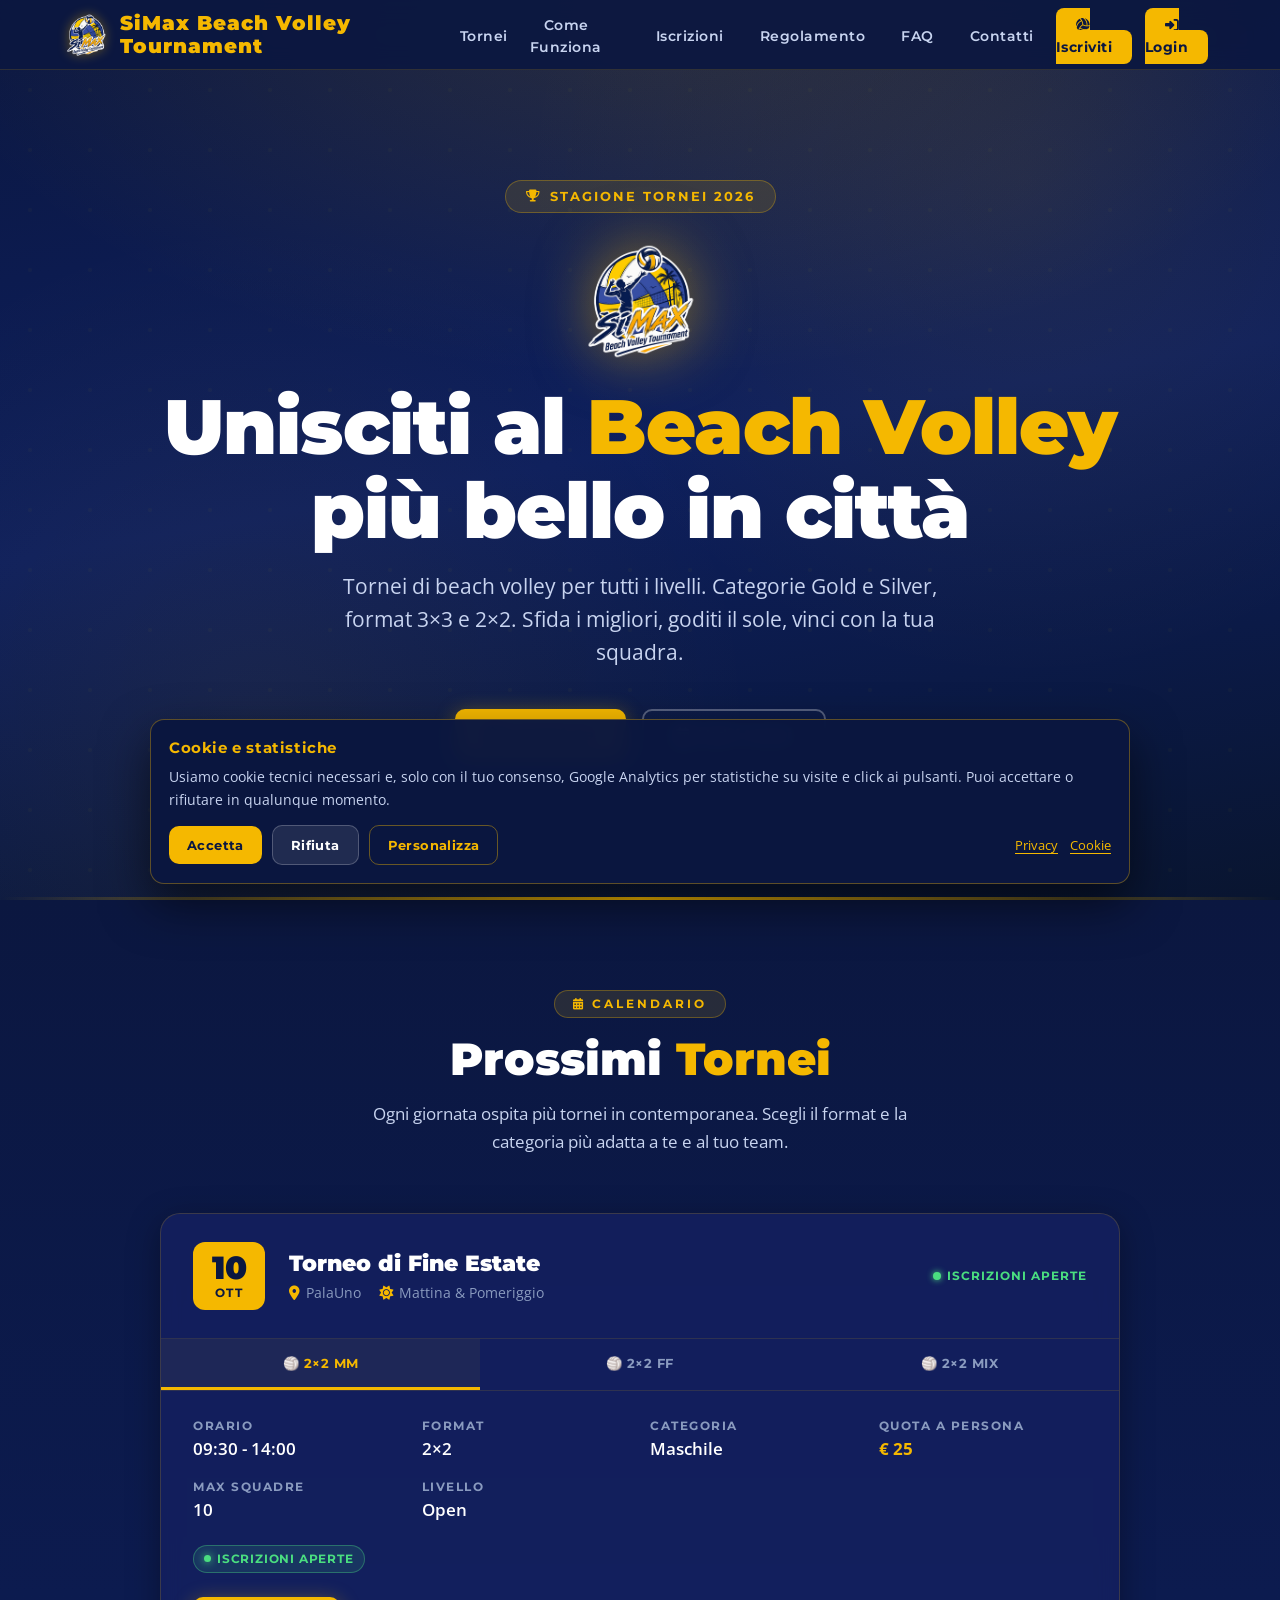
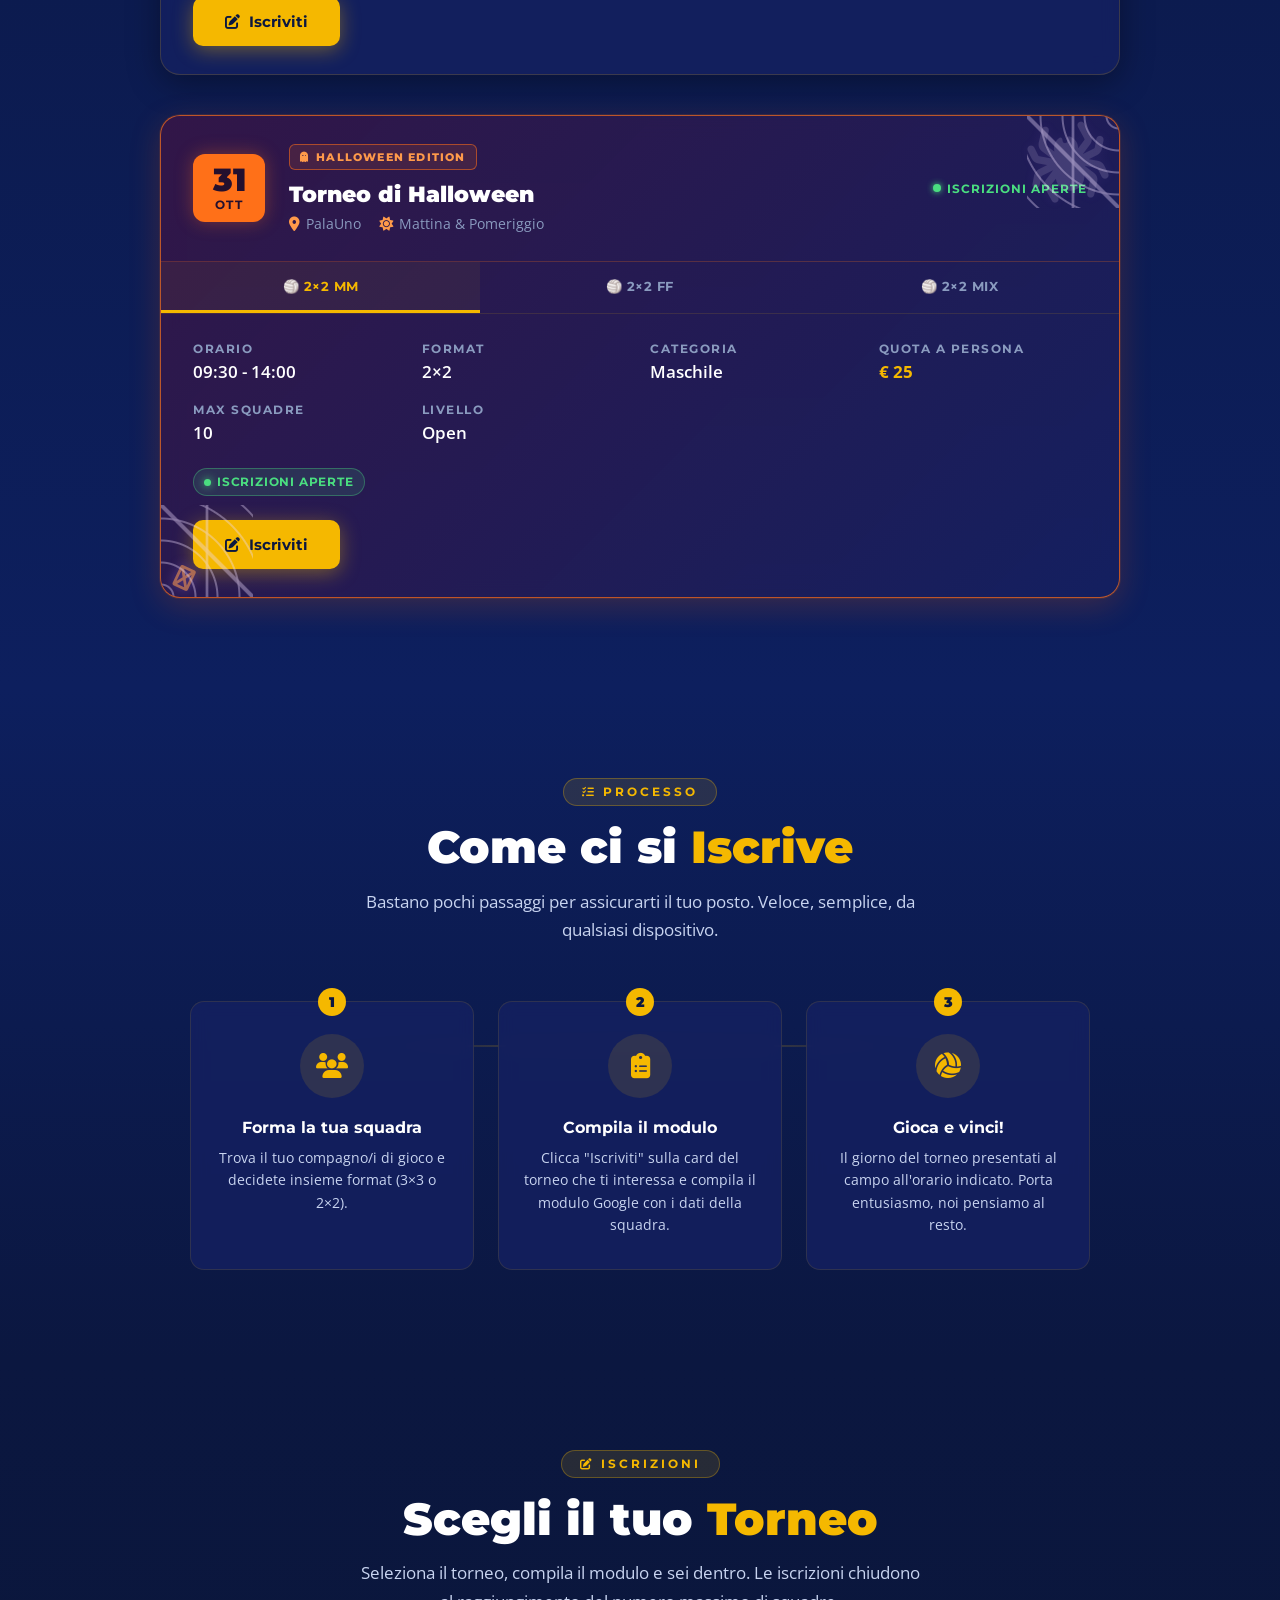
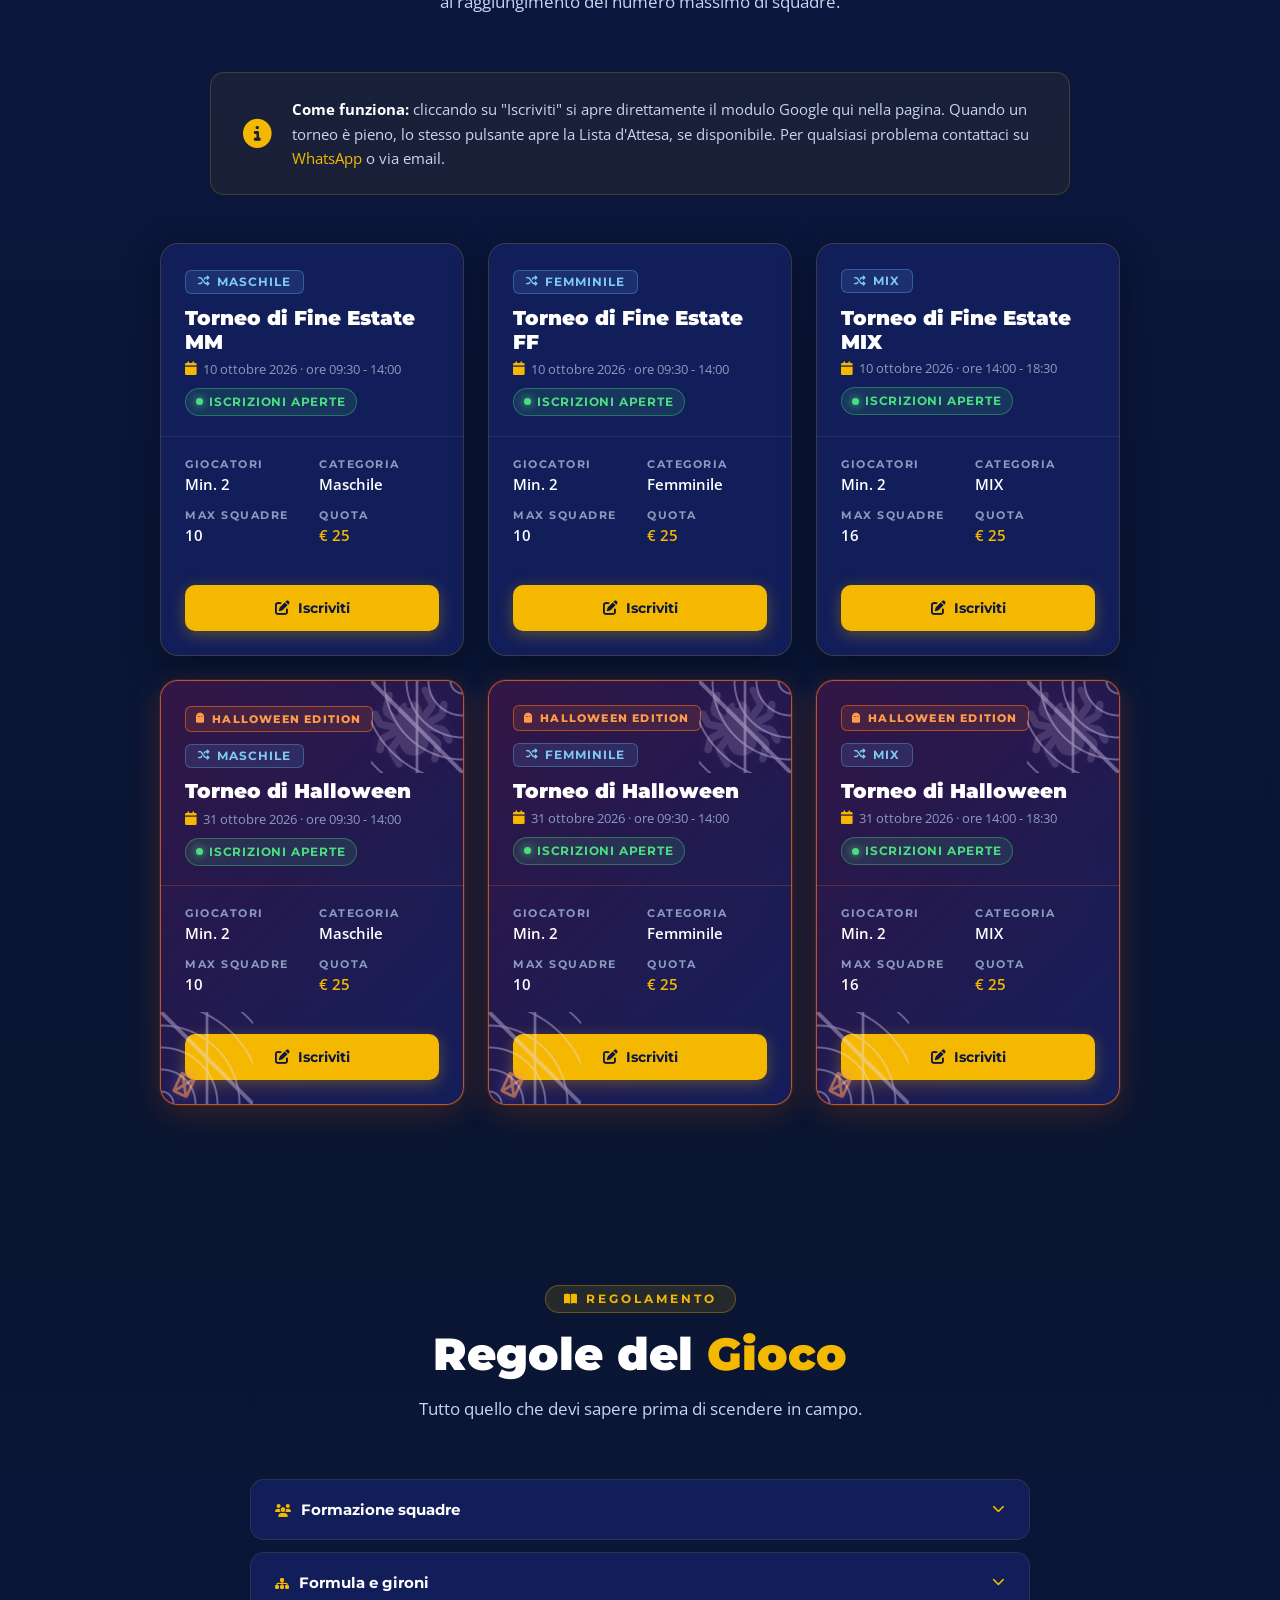
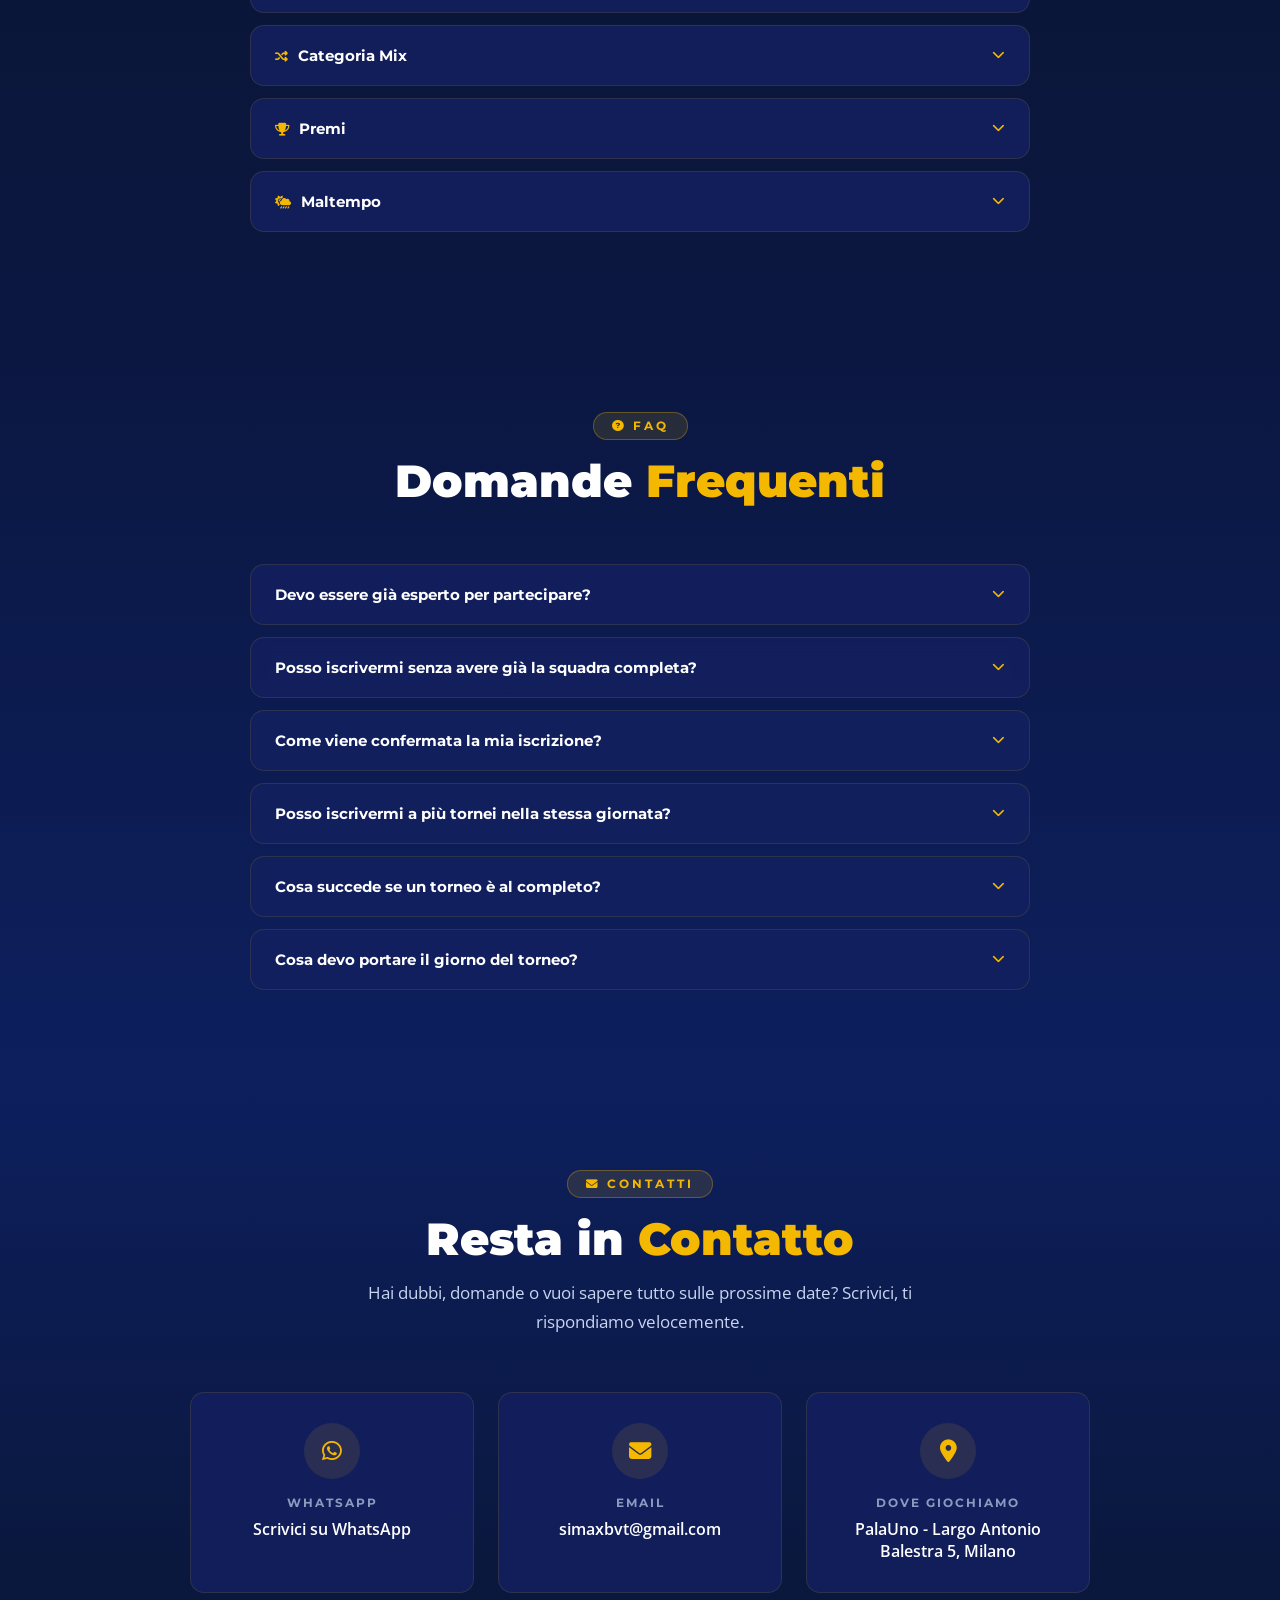
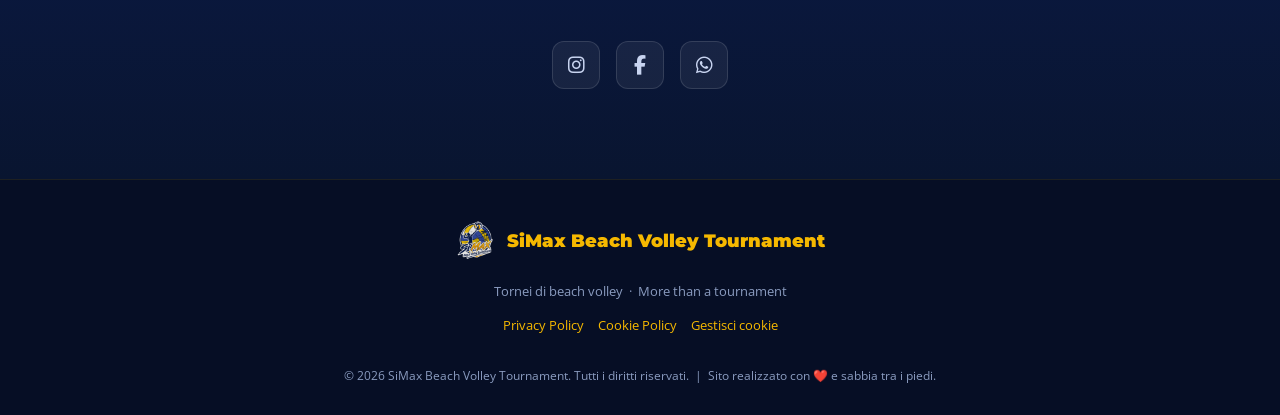
==== index.html @ d3b95872 "Fix admin link to Azure-hosted UI" ====
<!DOCTYPE html>
<html lang="it">
<head>
  <meta charset="UTF-8" />
  <meta name="viewport" content="width=device-width, initial-scale=1.0" />
  <title>SIMAX Beach Volley Tournament</title>
  <meta name="description" content="Iscriviti ai tornei di beach volley SiMax. Categorie Gold e Silver, format 3x3 e 2x2. Divertiti, vinci, fai squadra!" />
  <link rel="icon" href="Tornei/logo.png" type="image/png" />
  <link rel="preconnect" href="https://fonts.googleapis.com" />
  <link rel="preconnect" href="https://fonts.gstatic.com" crossorigin />
  <link href="https://fonts.googleapis.com/css2?family=Montserrat:wght@400;600;700;900&family=Open+Sans:wght@400;500;600&display=swap" rel="stylesheet" />
  <link rel="stylesheet" href="https://cdnjs.cloudflare.com/ajax/libs/font-awesome/6.5.0/css/all.min.css" />

  <style>
    /* ===========================
       VARIABLES & RESET
    =========================== */
    :root {
      --navy:        #0b1740;
      --navy-mid:    #152060;
      --navy-light:  #1e2f80;
      --gold:        #f5b800;
      --gold-dark:   #c99200;
      --gold-light:  #ffe066;
      --sand:        #fdf6e3;
      --white:       #ffffff;
      --text-light:  #c8d4f0;
      --text-muted:  #8a9bbf;
      --card-bg:     rgba(21, 32, 96, 0.85);
      --radius:      14px;
      --shadow:      0 8px 32px rgba(0,0,0,0.35);
      --transition:  0.3s cubic-bezier(.4,0,.2,1);
    }

    *, *::before, *::after { box-sizing: border-box; margin: 0; padding: 0; }

    html { scroll-behavior: smooth; font-size: 16px; }

    body {
      font-family: 'Open Sans', sans-serif;
      background: var(--navy);
      color: var(--white);
      overflow-x: hidden;
    }

    h1, h2, h3, h4 { font-family: 'Montserrat', sans-serif; }

    a { text-decoration: none; color: inherit; }

    img { max-width: 100%; }

    /* ===========================
       SCROLLBAR
    =========================== */
    ::-webkit-scrollbar { width: 6px; }
    ::-webkit-scrollbar-track { background: var(--navy); }
    ::-webkit-scrollbar-thumb { background: var(--gold); border-radius: 3px; }

    /* ===========================
       NAVBAR
    =========================== */
    #navbar {
      position: fixed;
      top: 0; left: 0; right: 0;
      z-index: 1000;
      display: flex;
      align-items: center;
      justify-content: space-between;
      padding: 0 5%;
      height: 70px;
      background: rgba(11, 23, 64, 0.92);
      backdrop-filter: blur(12px);
      border-bottom: 1px solid rgba(245,184,0,0.15);
      transition: box-shadow var(--transition);
    }

    #navbar.scrolled {
      box-shadow: 0 4px 24px rgba(0,0,0,0.5);
    }

    .nav-logo {
      display: flex;
      align-items: center;
      gap: 12px;
      font-family: 'Montserrat', sans-serif;
      font-weight: 900;
      font-size: 1.25rem;
      letter-spacing: 1px;
    }

    .nav-logo img {
      height: 44px;
      width: auto;
      filter: drop-shadow(0 0 6px rgba(245,184,0,0.4));
    }

    .nav-logo span {
      color: var(--gold);
      display: inline-block;
      line-height: 1.15;
    }

    .nav-links {
      display: flex;
      align-items: center;
      gap: 8px;
      list-style: none;
    }

    .nav-links a {
      padding: 8px 14px;
      border-radius: 8px;
      font-family: 'Montserrat', sans-serif;
      font-weight: 600;
      font-size: 0.85rem;
      letter-spacing: 0.5px;
      color: var(--text-light);
      transition: color var(--transition), background var(--transition);
    }

    .nav-links a:hover,
    .nav-links a.active {
      color: var(--gold);
      background: rgba(245,184,0,0.08);
    }

    .nav-links .btn-nav {
      background: var(--gold);
      color: var(--navy) !important;
      padding: 9px 20px;
      border-radius: 8px;
      font-weight: 700;
      transition: background var(--transition), transform var(--transition);
    }

    .nav-links .btn-nav:hover {
      background: var(--gold-light);
      transform: translateY(-1px);
    }

    /* Hamburger */
    #hamburger {
      display: none;
      flex-direction: column;
      gap: 5px;
      cursor: pointer;
      padding: 6px;
      border-radius: 8px;
      background: none;
      border: none;
    }

    #hamburger span {
      display: block;
      width: 24px;
      height: 2px;
      background: var(--gold);
      border-radius: 2px;
      transition: var(--transition);
    }

    #hamburger.open span:nth-child(1) { transform: translateY(7px) rotate(45deg); }
    #hamburger.open span:nth-child(2) { opacity: 0; }
    #hamburger.open span:nth-child(3) { transform: translateY(-7px) rotate(-45deg); }

    /* Mobile nav */
    #mobile-nav {
      display: none;
      position: fixed;
      top: 70px; left: 0; right: 0;
      background: rgba(11, 23, 64, 0.98);
      backdrop-filter: blur(16px);
      z-index: 999;
      padding: 20px 5% 28px;
      border-bottom: 2px solid var(--gold);
      transform: translateY(-10px);
      opacity: 0;
      transition: opacity var(--transition), transform var(--transition);
    }

    #mobile-nav.open {
      display: block;
      opacity: 1;
      transform: translateY(0);
    }

    #mobile-nav a {
      display: block;
      padding: 14px 0;
      font-family: 'Montserrat', sans-serif;
      font-weight: 600;
      font-size: 1.05rem;
      color: var(--text-light);
      border-bottom: 1px solid rgba(245,184,0,0.1);
      transition: color var(--transition);
    }

    #mobile-nav a:hover { color: var(--gold); }

    #mobile-nav .btn-mobile {
      display: block;
      margin-top: 16px;
      text-align: center;
      background: var(--gold);
      color: var(--navy) !important;
      padding: 14px;
      border-radius: 10px;
      font-weight: 700;
      font-size: 1rem;
    }

    /* ===========================
       HERO
    =========================== */
    #hero {
      min-height: 100vh;
      display: flex;
      flex-direction: column;
      align-items: center;
      justify-content: center;
      text-align: center;
      padding: 100px 5% 60px;
      position: relative;
      overflow: hidden;
      background:
        radial-gradient(ellipse 80% 60% at 50% 0%, rgba(245,184,0,0.12) 0%, transparent 70%),
        linear-gradient(170deg, #0b1740 0%, #0d1f5e 50%, #091530 100%);
    }

    /* Animated sand particles */
    #hero::before {
      content: '';
      position: absolute;
      inset: 0;
      background-image:
        radial-gradient(circle at 20% 80%, rgba(245,184,0,0.06) 0%, transparent 40%),
        radial-gradient(circle at 80% 20%, rgba(245,184,0,0.08) 0%, transparent 40%),
        url("data:image/svg+xml,%3Csvg width='60' height='60' viewBox='0 0 60 60' xmlns='http://www.w3.org/2000/svg'%3E%3Cg fill='none' fill-rule='evenodd'%3E%3Cg fill='%23f5b800' fill-opacity='0.03'%3E%3Ccircle cx='30' cy='30' r='2'/%3E%3C/g%3E%3C/g%3E%3C/svg%3E");
      pointer-events: none;
    }

    /* Volleyball net line */
    #hero::after {
      content: '';
      position: absolute;
      bottom: 0; left: 0; right: 0;
      height: 3px;
      background: linear-gradient(90deg, transparent, var(--gold), transparent);
    }

    .hero-badge {
      display: inline-flex;
      align-items: center;
      gap: 8px;
      background: rgba(245,184,0,0.12);
      border: 1px solid rgba(245,184,0,0.3);
      border-radius: 50px;
      padding: 8px 20px;
      font-family: 'Montserrat', sans-serif;
      font-weight: 700;
      font-size: 0.8rem;
      letter-spacing: 2px;
      text-transform: uppercase;
      color: var(--gold);
      margin-bottom: 28px;
      animation: fadeInDown 0.6s ease both;
    }

    .hero-badge i { font-size: 0.75rem; }

    .hero-logo {
      height: 120px;
      width: auto;
      margin-bottom: 24px;
      filter: drop-shadow(0 0 30px rgba(245,184,0,0.5));
      animation: fadeInDown 0.7s ease 0.1s both;
    }

    #hero h1 {
      font-size: clamp(2.4rem, 6vw, 5rem);
      font-weight: 900;
      line-height: 1.1;
      letter-spacing: -1px;
      margin-bottom: 16px;
      animation: fadeInUp 0.7s ease 0.2s both;
    }

    #hero h1 span { color: var(--gold); }

    .hero-sub {
      font-size: clamp(1rem, 2.5vw, 1.3rem);
      color: var(--text-light);
      max-width: 600px;
      margin: 0 auto 40px;
      line-height: 1.6;
      animation: fadeInUp 0.7s ease 0.3s both;
    }

    .hero-ctas {
      display: flex;
      gap: 16px;
      flex-wrap: wrap;
      justify-content: center;
      animation: fadeInUp 0.7s ease 0.4s both;
    }

    /* ===========================
       BUTTONS
    =========================== */
    .btn-primary {
      display: inline-flex;
      align-items: center;
      gap: 9px;
      background: var(--gold);
      color: var(--navy);
      font-family: 'Montserrat', sans-serif;
      font-weight: 700;
      font-size: 0.95rem;
      padding: 15px 32px;
      border-radius: 10px;
      border: none;
      cursor: pointer;
      transition: background var(--transition), transform var(--transition), box-shadow var(--transition);
      box-shadow: 0 4px 20px rgba(245,184,0,0.4);
    }

    .btn-primary:hover {
      background: var(--gold-light);
      transform: translateY(-2px);
      box-shadow: 0 8px 32px rgba(245,184,0,0.5);
    }

    .btn-primary.disabled {
      background: rgba(255,255,255,0.12);
      color: var(--text-muted);
      cursor: not-allowed;
      box-shadow: none;
      transform: none;
    }

    .btn-outline {
      display: inline-flex;
      align-items: center;
      gap: 9px;
      background: transparent;
      color: var(--white);
      font-family: 'Montserrat', sans-serif;
      font-weight: 700;
      font-size: 0.95rem;
      padding: 14px 32px;
      border-radius: 10px;
      border: 2px solid rgba(255,255,255,0.3);
      cursor: pointer;
      transition: border-color var(--transition), background var(--transition), transform var(--transition);
    }

    .btn-outline:hover {
      border-color: var(--gold);
      color: var(--gold);
      transform: translateY(-2px);
    }

    /* ===========================
       COUNTDOWN
    =========================== */
    #countdown-section {
      padding: 20px 5% 40px;
      text-align: center;
      background: linear-gradient(180deg, #091530 0%, #0b1740 100%);
    }

    .countdown-label {
      font-family: 'Montserrat', sans-serif;
      font-weight: 700;
      font-size: 0.8rem;
      letter-spacing: 3px;
      text-transform: uppercase;
      color: var(--gold);
      margin-bottom: 20px;
    }

    .countdown-grid {
      display: inline-flex;
      gap: 12px;
      flex-wrap: wrap;
      justify-content: center;
    }

    .countdown-box {
      display: flex;
      flex-direction: column;
      align-items: center;
      background: var(--card-bg);
      border: 1px solid rgba(245,184,0,0.2);
      border-radius: var(--radius);
      padding: 16px 24px;
      min-width: 80px;
      backdrop-filter: blur(8px);
    }

    .countdown-number {
      font-family: 'Montserrat', sans-serif;
      font-weight: 900;
      font-size: 2.2rem;
      color: var(--gold);
      line-height: 1;
    }

    .countdown-unit {
      font-family: 'Montserrat', sans-serif;
      font-size: 0.65rem;
      font-weight: 700;
      letter-spacing: 2px;
      text-transform: uppercase;
      color: var(--text-muted);
      margin-top: 6px;
    }

    /* ===========================
       SECTIONS
    =========================== */
    section { scroll-margin-top: 70px; }

    .section-header {
      text-align: center;
      margin-bottom: 56px;
    }

    .section-tag {
      display: inline-block;
      background: rgba(245,184,0,0.12);
      border: 1px solid rgba(245,184,0,0.3);
      color: var(--gold);
      font-family: 'Montserrat', sans-serif;
      font-weight: 700;
      font-size: 0.72rem;
      letter-spacing: 3px;
      text-transform: uppercase;
      padding: 6px 18px;
      border-radius: 50px;
      margin-bottom: 16px;
    }

    .section-title {
      font-size: clamp(1.9rem, 4vw, 2.8rem);
      font-weight: 900;
      line-height: 1.15;
      margin-bottom: 14px;
    }

    .section-title span { color: var(--gold); }

    .section-desc {
      color: var(--text-light);
      font-size: 1.05rem;
      max-width: 560px;
      margin: 0 auto;
      line-height: 1.7;
    }

    .section-pad { padding: 90px 5%; }

    /* ===========================
       TORNEI – CALENDAR
    =========================== */
    #tornei { background: linear-gradient(180deg, #0b1740 0%, #0d1f5e 100%); }

    .events-list { display: flex; flex-direction: column; gap: 40px; max-width: 960px; margin: 0 auto; }

    .tournament-loader {
      display: flex;
      flex-direction: column;
      align-items: center;
      justify-content: center;
      gap: 16px;
      min-height: 180px;
      color: var(--text-light);
      text-align: center;
    }

    .tournament-loader-spinner {
      width: 42px;
      height: 42px;
      border: 4px solid rgba(245,184,0,0.2);
      border-top-color: var(--gold);
      border-radius: 50%;
      animation: tournament-spin 0.8s linear infinite;
    }

    @keyframes tournament-spin {
      to { transform: rotate(360deg); }
    }

    .event-card {
      background: var(--card-bg);
      border: 1px solid rgba(245,184,0,0.18);
      border-radius: 20px;
      overflow: hidden;
      backdrop-filter: blur(10px);
      box-shadow: var(--shadow);
      transition: transform var(--transition), box-shadow var(--transition);
    }

    .event-card:hover {
      transform: translateY(-4px);
      box-shadow: 0 16px 48px rgba(0,0,0,0.45);
    }

    .event-card.halloween-event,
    .reg-card.halloween-event {
      position: relative;
      border-color: rgba(255,112,24,0.7);
      background: linear-gradient(135deg, rgba(53,22,71,0.94), rgba(21,32,96,0.88));
      box-shadow: 0 8px 32px rgba(255,91,0,0.2), 0 0 0 1px rgba(255,112,24,0.12);
    }

    .event-card.halloween-event::before,
    .event-card.halloween-event::after,
    .reg-card.halloween-event::before,
    .reg-card.halloween-event::after {
      position: absolute;
      z-index: 2;
      color: rgba(238,220,255,0.72);
      font-family: 'Font Awesome 6 Free';
      font-size: 4.8rem;
      font-weight: 900;
      line-height: 1;
      pointer-events: none;
      text-shadow: 0 0 12px rgba(183,127,255,0.35);
    }

    .event-card.halloween-event::before,
    .reg-card.halloween-event::before {
      content: '\f717';
      top: 8px;
      right: 12px;
      transform: rotate(-8deg);
      opacity: 0.22;
    }

    .event-card.halloween-event::after,
    .reg-card.halloween-event::after {
      content: '\f707';
      bottom: 8px;
      left: 14px;
      transform: rotate(25deg);
      font-size: 1.4rem;
      color: rgba(255,154,74,0.55);
    }

    .halloween-web {
      position: absolute;
      z-index: 3;
      width: 92px;
      height: 92px;
      pointer-events: none;
      opacity: 0.52;
    }

    .halloween-web::before,
    .halloween-web::after {
      content: '';
      position: absolute;
      inset: 0;
      background: repeating-radial-gradient(circle at 100% 0, transparent 0 11px, rgba(238,220,255,0.7) 12px 13px, transparent 14px 22px);
    }

    .halloween-web::after {
      background: linear-gradient(45deg, transparent 48%, rgba(238,220,255,0.72) 49% 51%, transparent 52%), linear-gradient(90deg, transparent 48%, rgba(238,220,255,0.72) 49% 51%, transparent 52%);
    }

    .halloween-web.top-right { top: 0; right: 0; }
    .halloween-web.bottom-left { bottom: 0; left: 0; transform: rotate(180deg); }

    .event-card.halloween-event:hover,
    .reg-card.halloween-event:hover {
      box-shadow: 0 16px 48px rgba(255,91,0,0.3), 0 0 0 1px rgba(255,112,24,0.22);
    }

    .halloween-ribbon {
      display: inline-flex;
      align-items: center;
      gap: 7px;
      width: fit-content;
      margin-bottom: 10px;
      padding: 5px 10px;
      border: 1px solid rgba(255,112,24,0.55);
      border-radius: 6px;
      color: #ff9a4a;
      background: rgba(255,112,24,0.12);
      font-family: 'Montserrat', sans-serif;
      font-size: 0.68rem;
      font-weight: 800;
      letter-spacing: 1.2px;
      text-transform: uppercase;
      animation: halloween-flicker 3s ease-in-out infinite;
    }

    .halloween-event .event-date-badge {
      background: #ff7018;
      color: #24102e;
      box-shadow: 0 0 18px rgba(255,112,24,0.35);
    }

    .halloween-event .event-header,
    .halloween-event .reg-card-top {
      border-color: rgba(255,112,24,0.24);
    }

    .halloween-event .event-meta span i,
    .halloween-event .event-date-small i {
      color: #ff9a4a;
    }

    @keyframes halloween-flicker {
      0%, 100% { opacity: 1; }
      48% { opacity: 1; }
      50% { opacity: 0.72; }
      52% { opacity: 1; }
    }

    .event-header {
      display: flex;
      align-items: center;
      gap: 24px;
      padding: 28px 32px;
      border-bottom: 1px solid rgba(245,184,0,0.12);
      flex-wrap: wrap;
    }

    .event-date-badge {
      display: flex;
      flex-direction: column;
      align-items: center;
      background: var(--gold);
      color: var(--navy);
      border-radius: 12px;
      padding: 10px 18px;
      min-width: 72px;
      flex-shrink: 0;
    }

    .event-date-badge .day {
      font-family: 'Montserrat', sans-serif;
      font-weight: 900;
      font-size: 2rem;
      line-height: 1;
    }

    .event-date-badge .month {
      font-family: 'Montserrat', sans-serif;
      font-weight: 700;
      font-size: 0.72rem;
      letter-spacing: 1.5px;
      text-transform: uppercase;
      margin-top: 2px;
    }

    .event-info { flex: 1; }

    .event-info h3 {
      font-size: 1.4rem;
      font-weight: 900;
      margin-bottom: 6px;
    }

    .event-meta {
      display: flex;
      gap: 18px;
      flex-wrap: wrap;
    }

    .event-meta span {
      display: flex;
      align-items: center;
      gap: 6px;
      color: var(--text-muted);
      font-size: 0.88rem;
    }

    .event-meta span i { color: var(--gold); }

    .event-status {
      display: flex;
      align-items: center;
      gap: 6px;
      font-family: 'Montserrat', sans-serif;
      font-weight: 700;
      font-size: 0.78rem;
      text-transform: uppercase;
      letter-spacing: 1px;
    }

    .status-open { color: #4ade80; }
    .status-open::before { content: ''; display: block; width: 8px; height: 8px; background: #4ade80; border-radius: 50%; box-shadow: 0 0 8px #4ade80; animation: pulse-green 1.5s infinite; }
    .status-soon { color: var(--gold); }
    .status-soon::before { content: ''; display: block; width: 8px; height: 8px; background: var(--gold); border-radius: 50%; }
    .status-blink { color: #4ade80; }
    .status-blink::before { background: #4ade80; box-shadow: 0 0 6px #4ade80; animation: pulse-green 1.1s infinite; }
    .status-full { color: #f87171; }
    .status-full::before { content: ''; display: block; width: 8px; height: 8px; background: #f87171; border-radius: 50%; }

    .tournament-status-pill {
      display: inline-flex;
      align-items: center;
      gap: 6px;
      padding: 6px 10px;
      border-radius: 999px;
      font-family: 'Montserrat', sans-serif;
      font-weight: 700;
      font-size: 0.72rem;
      letter-spacing: 0.8px;
      text-transform: uppercase;
      border: 1px solid transparent;
      width: fit-content;
      white-space: nowrap;
      vertical-align: middle;
    }

    .tournament-status-pill::before {
      content: '';
      width: 7px;
      height: 7px;
      border-radius: 50%;
      display: block;
    }

    .tournament-status-pill.open {
      color: #4ade80;
      background: rgba(74, 222, 128, 0.12);
      border-color: rgba(74, 222, 128, 0.35);
    }

    .tournament-status-pill.open::before {
      background: #4ade80;
      box-shadow: 0 0 8px #4ade80;
    }

    .tournament-status-pill.sold-out {
      color: #f87171;
      background: rgba(248, 113, 113, 0.12);
      border-color: rgba(248, 113, 113, 0.35);
      box-shadow: inset 0 0 0 1px rgba(255,255,255,0.04);
    }

    .tournament-status-pill.sold-out::before {
      background: #f87171;
      box-shadow: 0 0 8px rgba(248, 113, 113, 0.65);
    }

    .waitlist-count {
      display: inline-flex;
      align-items: center;
      gap: 6px;
      margin-top: 8px;
      padding: 7px 10px;
      color: var(--white);
      background: rgba(255,255,255,0.07);
      border: 1px solid rgba(245,184,0,0.2);
      border-radius: 999px;
      font-size: 0.76rem;
      font-weight: 700;
      letter-spacing: 0.02em;
      font-family: 'Montserrat', sans-serif;
    }

    .waitlist-count::before {
      content: '';
      width: 7px;
      height: 7px;
      border-radius: 50%;
      background: var(--gold);
      box-shadow: 0 0 8px rgba(245, 184, 0, 0.65);
    }

    .waitlist-count.hidden {
      display: none;
    }

    .waitlist-note {
      display: block;
      max-width: 560px;
      margin-top: 8px;
      padding: 10px 12px;
      color: var(--text-light);
      background: rgba(255,255,255,0.05);
      border-left: 3px solid var(--gold);
      border-radius: 8px;
      font-size: 0.84rem;
      line-height: 1.55;
    }

    .waitlist-note.hidden {
      display: none;
    }

    .reg-card-top .waitlist-count:not(.hidden) {
      display: flex;
      width: fit-content;
    }

    @keyframes pulse-green {
      0%, 100% { box-shadow: 0 0 6px #4ade80; }
      50% { box-shadow: 0 0 14px #4ade80; }
    }

    /* Tournament tabs */
    .tournament-tabs {
      display: flex;
      gap: 0;
      border-bottom: 1px solid rgba(245,184,0,0.12);
      overflow-x: auto;
    }

    .tab-btn {
      flex: 1;
      min-width: 120px;
      padding: 16px 20px;
      background: none;
      border: none;
      cursor: pointer;
      font-family: 'Montserrat', sans-serif;
      font-weight: 700;
      font-size: 0.82rem;
      letter-spacing: 0.5px;
      color: var(--text-muted);
      transition: color var(--transition), background var(--transition);
      border-bottom: 3px solid transparent;
      white-space: nowrap;
    }

    .tab-btn:hover { color: var(--white); background: rgba(255,255,255,0.03); }

    .tab-btn.active {
      color: var(--gold);
      border-bottom-color: var(--gold);
      background: rgba(245,184,0,0.05);
    }

    .tab-content { display: none; padding: 28px 32px; }
    .tab-content.active { display: block; }

    .tournament-grid {
      display: grid;
      grid-template-columns: repeat(auto-fit, minmax(180px, 1fr));
      gap: 20px;
      margin-bottom: 24px;
    }

    .info-cell {
      display: flex;
      flex-direction: column;
      gap: 4px;
    }

    .info-cell .label {
      font-size: 0.72rem;
      text-transform: uppercase;
      letter-spacing: 1.5px;
      color: var(--text-muted);
      font-family: 'Montserrat', sans-serif;
      font-weight: 700;
    }

    .info-cell .value {
      font-size: 1.05rem;
      font-weight: 600;
      color: var(--white);
    }

    .info-cell .value.gold { color: var(--gold); font-weight: 700; }

    /* Spots progress bar */
    .spots-bar-wrap { margin-bottom: 24px; }

    .spots-bar-label {
      display: flex;
      align-items: center;
      justify-content: space-between;
      margin-bottom: 8px;
      font-size: 0.82rem;
      color: var(--text-muted);
    }

    .spots-loading-spinner {
      display: inline-block;
      width: 12px;
      height: 12px;
      margin-left: 6px;
      border: 2px solid rgba(255,255,255,0.22);
      border-top-color: var(--gold);
      border-radius: 50%;
      vertical-align: -2px;
      animation: spots-spin 0.8s linear infinite;
    }

    .js-spots-available { display: none; }

    @keyframes spots-spin {
      to { transform: rotate(360deg); }
    }

    .spots-bar {
      display: none;
      height: 8px;
      background: rgba(255,255,255,0.1);
      border-radius: 4px;
      overflow: hidden;
    }

    .spots-bar-fill {
      height: 100%;
      border-radius: 4px;
      background: linear-gradient(90deg, var(--gold-dark), var(--gold));
      transition: width 1s ease;
    }

    .spots-bar-wrap.sold-out .js-spots-available,
    .spots-bar-wrap.sold-out .spots-bar {
      display: none;
    }

    .spots-bar-wrap.sold-out .spots-bar-label {
      justify-content: flex-start;
      margin-bottom: 0;
    }

    .spots-bar-wrap.sold-out .waitlist-count:not(.hidden) {
      display: flex;
      width: fit-content;
    }

    .tab-actions {
      display: flex;
      gap: 12px;
      flex-wrap: wrap;
    }

    /* ===========================
       HOW IT WORKS
    =========================== */
    #come-funziona {
      background: linear-gradient(180deg, #0d1f5e 0%, #0b1740 100%);
    }

    .steps-grid {
      display: grid;
      grid-template-columns: repeat(auto-fit, minmax(220px, 1fr));
      gap: 24px;
      max-width: 900px;
      margin: 0 auto;
      position: relative;
    }

    /* Connector line */
    .steps-grid::before {
      content: '';
      position: absolute;
      top: 44px;
      left: calc(100% / 6);
      right: calc(100% / 6);
      height: 2px;
      background: linear-gradient(90deg, transparent, var(--gold), transparent);
      opacity: 0.3;
    }

    .step-card {
      text-align: center;
      padding: 32px 24px;
      background: var(--card-bg);
      border: 1px solid rgba(245,184,0,0.12);
      border-radius: var(--radius);
      backdrop-filter: blur(8px);
      position: relative;
    }

    .step-number {
      position: absolute;
      top: -14px;
      left: 50%;
      transform: translateX(-50%);
      background: var(--gold);
      color: var(--navy);
      font-family: 'Montserrat', sans-serif;
      font-weight: 900;
      font-size: 0.85rem;
      width: 28px;
      height: 28px;
      border-radius: 50%;
      display: flex;
      align-items: center;
      justify-content: center;
    }

    .step-icon {
      width: 64px;
      height: 64px;
      background: rgba(245,184,0,0.12);
      border-radius: 50%;
      display: flex;
      align-items: center;
      justify-content: center;
      margin: 0 auto 20px;
      font-size: 1.6rem;
      color: var(--gold);
    }

    .step-card h4 {
      font-size: 1rem;
      font-weight: 700;
      margin-bottom: 10px;
    }

    .step-card p {
      font-size: 0.88rem;
      color: var(--text-light);
      line-height: 1.6;
    }

    /* ===========================
       ISCRIZIONI
    =========================== */
    #iscrizioni { background: linear-gradient(180deg, #0b1740 0%, #091530 100%); }

    .reg-intro {
      max-width: 860px;
      margin: 0 auto 48px;
      background: rgba(245,184,0,0.06);
      border: 1px solid rgba(245,184,0,0.2);
      border-radius: var(--radius);
      padding: 24px 32px;
      display: flex;
      align-items: center;
      gap: 20px;
    }

    .reg-intro i { font-size: 1.8rem; color: var(--gold); flex-shrink: 0; }

    .reg-intro p { color: var(--text-light); font-size: 0.95rem; line-height: 1.6; }

    .reg-intro p strong { color: var(--white); }

    .reg-cards {
      display: grid;
      grid-template-columns: repeat(auto-fit, minmax(280px, 1fr));
      gap: 24px;
      max-width: 960px;
      margin: 0 auto;
    }

    .reg-cards .tournament-loader {
      grid-column: 1 / -1;
      width: 100%;
    }

    .reg-card {
      background: var(--card-bg);
      border: 1px solid rgba(245,184,0,0.18);
      border-radius: 18px;
      overflow: hidden;
      backdrop-filter: blur(10px);
      box-shadow: var(--shadow);
      display: flex;
      flex-direction: column;
      transition: transform var(--transition);
    }

    .reg-card:hover { transform: translateY(-4px); }

    .reg-card-top {
      padding: 24px 24px 20px;
      border-bottom: 1px solid rgba(245,184,0,0.1);
    }

    .category-badge {
      display: inline-flex;
      align-items: center;
      gap: 6px;
      border-radius: 6px;
      padding: 4px 12px;
      font-family: 'Montserrat', sans-serif;
      font-weight: 700;
      font-size: 0.72rem;
      letter-spacing: 1px;
      text-transform: uppercase;
      margin-bottom: 12px;
    }

    .badge-silver { background: rgba(192,192,192,0.15); color: #c0c0c0; border: 1px solid rgba(192,192,192,0.3); }
    .badge-gold   { background: rgba(245,184,0,0.15);   color: var(--gold); border: 1px solid rgba(245,184,0,0.4); }
    .badge-mix    { background: rgba(100,180,255,0.12); color: #7ec8f5;    border: 1px solid rgba(100,180,255,0.35); }

    .reg-card h3 { font-size: 1.25rem; font-weight: 900; margin-bottom: 6px; }

    .reg-card .event-date-small {
      font-size: 0.83rem;
      color: var(--text-muted);
      display: flex;
      align-items: center;
      gap: 6px;
    }

    .reg-card .event-date-small i { color: var(--gold); }

    .reg-card-body { padding: 20px 24px; flex: 1; }

    .reg-detail-grid {
      display: grid;
      grid-template-columns: 1fr 1fr;
      gap: 14px;
      margin-bottom: 20px;
    }

    .reg-detail { display: flex; flex-direction: column; gap: 3px; }
    .reg-detail .lbl { font-size: 0.7rem; text-transform: uppercase; letter-spacing: 1.5px; color: var(--text-muted); font-family: 'Montserrat', sans-serif; font-weight: 700; }
    .reg-detail .val { font-size: 0.95rem; font-weight: 600; }
    .reg-detail .val.gold { color: var(--gold); }

    .reg-card-actions {
      padding: 0 24px 24px;
      display: flex;
      flex-direction: column;
      gap: 10px;
    }

    .btn-register {
      display: flex;
      align-items: center;
      justify-content: center;
      gap: 9px;
      background: var(--gold);
      color: var(--navy);
      font-family: 'Montserrat', sans-serif;
      font-weight: 700;
      font-size: 0.9rem;
      padding: 14px 20px;
      border-radius: 10px;
      border: none;
      cursor: pointer;
      transition: background var(--transition), transform var(--transition), box-shadow var(--transition);
      box-shadow: 0 4px 16px rgba(245,184,0,0.3);
    }

    .btn-register:hover {
      background: var(--gold-light);
      transform: translateY(-1px);
      box-shadow: 0 6px 24px rgba(245,184,0,0.45);
    }

    .btn-register.disabled {
      background: rgba(255,255,255,0.1);
      color: var(--text-muted);
      cursor: not-allowed;
      box-shadow: none;
    }

    .btn-outline.disabled {
      border-color: rgba(255,255,255,0.18);
      color: var(--text-muted);
      background: rgba(255,255,255,0.05);
      cursor: not-allowed;
      pointer-events: none;
    }

    /* ===========================
       REGOLAMENTO
    =========================== */
    #regolamento { background: linear-gradient(180deg, #091530 0%, #0b1740 100%); }

    .accordion-list { max-width: 780px; margin: 0 auto; display: flex; flex-direction: column; gap: 12px; }

    .accordion-item {
      background: var(--card-bg);
      border: 1px solid rgba(245,184,0,0.12);
      border-radius: var(--radius);
      overflow: hidden;
      backdrop-filter: blur(8px);
    }

    .accordion-trigger {
      width: 100%;
      background: none;
      border: none;
      display: flex;
      align-items: center;
      justify-content: space-between;
      gap: 16px;
      padding: 20px 24px;
      cursor: pointer;
      text-align: left;
      font-family: 'Montserrat', sans-serif;
      font-weight: 700;
      font-size: 0.95rem;
      color: var(--white);
      transition: color var(--transition);
    }

    .accordion-trigger:hover { color: var(--gold); }

    .accordion-trigger i {
      color: var(--gold);
      font-size: 0.8rem;
      transition: transform var(--transition);
      flex-shrink: 0;
    }

    .accordion-item.open .accordion-trigger i { transform: rotate(180deg); }

    .accordion-body {
      display: none;
      padding: 0 24px 20px;
      color: var(--text-light);
      font-size: 0.92rem;
      line-height: 1.75;
    }

    .accordion-item.open .accordion-body { display: block; }

    .accordion-body ul { padding-left: 20px; }
    .accordion-body li { margin-bottom: 6px; }
    .accordion-body strong { color: var(--white); }

    /* ===========================
       FAQ
    =========================== */
    #faq { background: linear-gradient(180deg, #0b1740 0%, #0d1f5e 100%); }

    /* ===========================
       CONTATTI
    =========================== */
    #contatti { background: linear-gradient(180deg, #0d1f5e 0%, #091530 100%); }

    .contact-grid {
      display: grid;
      grid-template-columns: repeat(auto-fit, minmax(240px, 1fr));
      gap: 24px;
      max-width: 900px;
      margin: 0 auto 48px;
    }

    .contact-card {
      background: var(--card-bg);
      border: 1px solid rgba(245,184,0,0.12);
      border-radius: var(--radius);
      padding: 30px 24px;
      text-align: center;
      backdrop-filter: blur(8px);
      transition: transform var(--transition), border-color var(--transition);
    }

    .contact-card:hover {
      transform: translateY(-4px);
      border-color: rgba(245,184,0,0.4);
    }

    .contact-icon {
      width: 56px;
      height: 56px;
      border-radius: 50%;
      background: rgba(245,184,0,0.1);
      display: flex;
      align-items: center;
      justify-content: center;
      margin: 0 auto 16px;
      font-size: 1.4rem;
      color: var(--gold);
    }

    .contact-card h4 {
      font-size: 0.78rem;
      text-transform: uppercase;
      letter-spacing: 2px;
      color: var(--text-muted);
      margin-bottom: 8px;
    }

    .contact-card a, .contact-card p {
      color: var(--white);
      font-size: 0.97rem;
      font-weight: 600;
      transition: color var(--transition);
    }

    .contact-card a:hover { color: var(--gold); }

    .social-row {
      display: flex;
      justify-content: center;
      gap: 16px;
      margin-top: 32px;
    }

    .social-btn {
      width: 48px;
      height: 48px;
      border-radius: 12px;
      background: rgba(255,255,255,0.06);
      border: 1px solid rgba(255,255,255,0.12);
      display: flex;
      align-items: center;
      justify-content: center;
      font-size: 1.2rem;
      color: var(--text-light);
      transition: background var(--transition), color var(--transition), transform var(--transition);
    }

    .social-btn:hover {
      background: var(--gold);
      color: var(--navy);
      border-color: var(--gold);
      transform: translateY(-3px);
    }

    /* ===========================
       FOOTER
    =========================== */
    footer {
      background: #060e25;
      border-top: 1px solid rgba(245,184,0,0.1);
      padding: 40px 5% 28px;
      text-align: center;
    }

    .footer-logo {
      display: flex;
      align-items: center;
      justify-content: center;
      gap: 12px;
      margin-bottom: 20px;
    }

    .footer-logo img { height: 40px; filter: brightness(0.9); }

    .footer-logo span {
      font-family: 'Montserrat', sans-serif;
      font-weight: 900;
      font-size: 1.1rem;
      color: var(--gold);
    }

    footer p {
      color: var(--text-muted);
      font-size: 0.82rem;
      line-height: 1.7;
    }

    footer a { color: var(--gold); }

    /* ===========================
       MODAL (Google Form)
    =========================== */
    .modal-overlay {
      display: none;
      position: fixed;
      inset: 0;
      background: rgba(6, 14, 37, 0.92);
      backdrop-filter: blur(8px);
      z-index: 2000;
      align-items: center;
      justify-content: center;
      padding: 20px;
    }

    .modal-overlay.open { display: flex; }

    .modal-box {
      background: var(--navy-mid);
      border: 1px solid rgba(245,184,0,0.25);
      border-radius: 20px;
      width: 100%;
      max-width: 700px;
      max-height: 90vh;
      display: flex;
      flex-direction: column;
      overflow: hidden;
      box-shadow: 0 24px 80px rgba(0,0,0,0.6);
      animation: modalIn 0.3s ease;
    }

    @keyframes modalIn {
      from { opacity: 0; transform: scale(0.95) translateY(10px); }
      to   { opacity: 1; transform: scale(1) translateY(0); }
    }

    .modal-header {
      display: flex;
      align-items: center;
      justify-content: space-between;
      padding: 20px 24px;
      border-bottom: 1px solid rgba(245,184,0,0.12);
      flex-shrink: 0;
    }

    .modal-header h3 { font-size: 1.1rem; font-weight: 700; }

    .modal-close {
      width: 36px;
      height: 36px;
      border-radius: 8px;
      background: rgba(255,255,255,0.07);
      border: none;
      cursor: pointer;
      color: var(--white);
      font-size: 1rem;
      display: flex;
      align-items: center;
      justify-content: center;
      transition: background var(--transition);
    }

    .modal-close:hover { background: rgba(255,255,255,0.15); }

    .modal-body { flex: 1; overflow-y: auto; padding: 0; }

    .modal-iframe {
      width: 100%;
      height: 600px;
      border: none;
      display: block;
    }

    .modal-fallback {
      padding: 32px 24px;
      text-align: center;
    }

    .modal-fallback p {
      color: var(--text-light);
      margin-bottom: 20px;
      line-height: 1.6;
    }

    /* ===========================
       COOKIE BANNER
    =========================== */
    .cookie-banner {
      position: fixed;
      left: 16px;
      right: 16px;
      bottom: 16px;
      z-index: 2500;
      background: rgba(11, 23, 64, 0.98);
      border: 1px solid rgba(245,184,0,0.35);
      border-radius: 14px;
      box-shadow: 0 20px 48px rgba(0,0,0,0.55);
      backdrop-filter: blur(10px);
      padding: 18px;
      display: none;
      max-width: 980px;
      margin: 0 auto;
    }

    .cookie-banner.open {
      display: block;
      animation: fadeInUp 0.25s ease both;
    }

    .cookie-banner h4 {
      font-family: 'Montserrat', sans-serif;
      font-size: 0.95rem;
      margin-bottom: 8px;
      color: var(--gold);
      letter-spacing: 0.6px;
    }

    .cookie-banner p {
      color: var(--text-light);
      line-height: 1.6;
      font-size: 0.9rem;
      margin-bottom: 14px;
    }

    .cookie-actions {
      display: flex;
      flex-wrap: wrap;
      gap: 10px;
      align-items: center;
    }

    .btn-cookie {
      border: none;
      border-radius: 10px;
      padding: 11px 18px;
      font-family: 'Montserrat', sans-serif;
      font-weight: 700;
      font-size: 0.82rem;
      letter-spacing: 0.4px;
      cursor: pointer;
      transition: transform var(--transition), background var(--transition), border-color var(--transition), color var(--transition);
    }

    .btn-cookie:hover {
      transform: translateY(-1px);
    }

    .btn-cookie.accept {
      background: var(--gold);
      color: var(--navy);
    }

    .btn-cookie.reject {
      background: rgba(255,255,255,0.09);
      color: var(--white);
      border: 1px solid rgba(255,255,255,0.22);
    }

    .btn-cookie.manage {
      background: transparent;
      color: var(--gold);
      border: 1px solid rgba(245,184,0,0.4);
    }

    .cookie-links {
      margin-left: auto;
      display: flex;
      gap: 12px;
      flex-wrap: wrap;
    }

    .cookie-links a {
      color: var(--gold);
      font-size: 0.8rem;
      text-decoration: underline;
      text-underline-offset: 3px;
    }

    .cookie-customize {
      margin-top: 14px;
      padding: 14px;
      border: 1px solid rgba(245,184,0,0.22);
      border-radius: 10px;
      background: rgba(255,255,255,0.03);
      display: none;
    }

    .cookie-customize.open {
      display: block;
    }

    .cookie-pref-row {
      display: flex;
      justify-content: space-between;
      align-items: flex-start;
      gap: 12px;
      margin-bottom: 10px;
    }

    .cookie-pref-row:last-child {
      margin-bottom: 0;
    }

    .cookie-pref-title {
      font-family: 'Montserrat', sans-serif;
      font-weight: 700;
      font-size: 0.83rem;
      margin-bottom: 3px;
      color: var(--white);
    }

    .cookie-pref-help {
      font-size: 0.78rem;
      color: var(--text-muted);
      max-width: 660px;
      line-height: 1.5;
    }

    .cookie-switch {
      width: 18px;
      height: 18px;
      accent-color: var(--gold);
      margin-top: 2px;
      cursor: pointer;
      flex-shrink: 0;
    }

    .cookie-switch[disabled] {
      cursor: not-allowed;
      opacity: 0.7;
    }

    /* ===========================
       ANIMATIONS
    =========================== */
    @keyframes fadeInDown {
      from { opacity: 0; transform: translateY(-20px); }
      to   { opacity: 1; transform: translateY(0); }
    }

    @keyframes fadeInUp {
      from { opacity: 0; transform: translateY(20px); }
      to   { opacity: 1; transform: translateY(0); }
    }

    .reveal {
      opacity: 0;
      transform: translateY(30px);
      transition: opacity 0.65s ease, transform 0.65s ease;
    }

    .reveal.visible {
      opacity: 1;
      transform: translateY(0);
    }

    /* ===========================
       RESPONSIVE
    =========================== */
    @media (max-width: 768px) {
      .nav-links { display: none; }
      #hamburger { display: flex; }

      .hero-logo { height: 90px; }
      .event-header { padding: 20px; }
      .tab-content { padding: 20px; }
      .reg-intro { flex-direction: column; text-align: center; }
      .tournament-grid { grid-template-columns: 1fr 1fr; }
      .steps-grid::before { display: none; }

      .section-pad { padding: 70px 5%; }
    }

    @media (max-width: 480px) {
      .tab-btn { font-size: 0.75rem; padding: 14px 12px; }
      .reg-detail-grid { grid-template-columns: 1fr 1fr; }
      .hero-ctas { flex-direction: column; align-items: center; }

      .cookie-actions {
        flex-direction: column;
        align-items: stretch;
      }

      .cookie-links {
        margin-left: 0;
      }

      .btn-cookie {
        width: 100%;
      }

      .cookie-pref-row {
        flex-direction: row;
      }
    }
  </style>
</head>
<body>

<!-- ============================================================
     NAVBAR
============================================================ -->
<nav id="navbar">
  <a href="#hero" class="nav-logo">
    <img src="Tornei/logo.png" alt="SIMAX Logo" onerror="this.style.display='none'" />
    <span id="nav-title">SiMax Beach Volley Tournament</span>
  </a>

  <ul class="nav-links">
    <li><a href="#tornei">Tornei</a></li>
    <li><a href="#come-funziona">Come Funziona</a></li>
    <li><a href="#iscrizioni">Iscrizioni</a></li>
    <li><a href="#regolamento">Regolamento</a></li>
    <li><a href="#faq">FAQ</a></li>
    <li><a href="#contatti">Contatti</a></li>
    <li><a href="#iscrizioni" class="btn-nav"><i class="fas fa-volleyball-ball"></i> Iscriviti</a></li>
    <li><a href="https://simax-api-bedpb4drgrhygbey.westeurope-01.azurewebsites.net/admin/index.html" class="btn-nav"><i class="fas fa-right-to-bracket"></i> Login</a></li>
  </ul>

  <button id="hamburger" aria-label="Menu" onclick="toggleMobileNav()">
    <span></span><span></span><span></span>
  </button>
</nav>

<!-- Mobile nav -->
<nav id="mobile-nav">
  <a href="#tornei" onclick="closeMobileNav()">Tornei</a>
  <a href="#come-funziona" onclick="closeMobileNav()">Come Funziona</a>
  <a href="#iscrizioni" onclick="closeMobileNav()">Iscrizioni</a>
  <a href="#regolamento" onclick="closeMobileNav()">Regolamento</a>
  <a href="#faq" onclick="closeMobileNav()">FAQ</a>
  <a href="#contatti" onclick="closeMobileNav()">Contatti</a>
  <a href="#iscrizioni" class="btn-mobile" onclick="closeMobileNav()">🏐 Iscriviti ora</a>
  <a href="https://simax-api-bedpb4drgrhygbey.westeurope-01.azurewebsites.net/admin/index.html" class="btn-mobile" onclick="closeMobileNav()"><i class="fas fa-right-to-bracket"></i> Login</a>
</nav>

<!-- ============================================================
     HERO
============================================================ -->
<section id="hero">
  <div class="hero-badge">
    <i class="fas fa-trophy"></i>
    Stagione Tornei 2026
  </div>
  <img class="hero-logo" src="Tornei/logo.png" alt="SIMAX Logo" onerror="this.style.display='none'" />
  <h1>Unisciti al <span>Beach Volley</span><br>più bello in città</h1>
  <p class="hero-sub">Tornei di beach volley per tutti i livelli. Categorie Gold e Silver, format 3×3 e 2×2. Sfida i migliori, goditi il sole, vinci con la tua squadra.</p>
  <div class="hero-ctas">
    <a href="#iscrizioni" class="btn-primary"><i class="fas fa-clipboard-list"></i> Iscriviti ora</a>
    <a href="#tornei" class="btn-outline"><i class="fas fa-calendar-alt"></i> Vedi i tornei</a>
  </div>
</section>

<!-- ============================================================
     COUNTDOWN
============================================================ -->
<div id="countdown-section">
  <p class="countdown-label"><i class="fas fa-clock"></i> &nbsp;Prossimo torneo tra</p>
  <div class="countdown-grid">
    <div class="countdown-box"><span class="countdown-number" id="cd-giorni">--</span><span class="countdown-unit">Giorni</span></div>
    <div class="countdown-box"><span class="countdown-number" id="cd-ore">--</span><span class="countdown-unit">Ore</span></div>
    <div class="countdown-box"><span class="countdown-number" id="cd-min">--</span><span class="countdown-unit">Minuti</span></div>
    <div class="countdown-box"><span class="countdown-number" id="cd-sec">--</span><span class="countdown-unit">Secondi</span></div>
  </div>
</div>

<!-- ============================================================
     TORNEI
============================================================ -->
<section id="tornei" class="section-pad">
  <div class="section-header reveal">
    <div class="section-tag"><i class="fas fa-calendar-days"></i> Calendario</div>
    <h2 class="section-title">Prossimi <span>Tornei</span></h2>
    <p class="section-desc">Ogni giornata ospita più tornei in contemporanea. Scegli il format e la categoria più adatta a te e al tuo team.</p>
  </div>

  <div class="events-list">

    <!-- ── EVENTO 2: Placeholder prossima data ── -->
    <!--
      Per aggiungere una nuova giornata, copia il blocco .event-card qui sopra,
      cambia le date, gli ID dei tab (es. ev2-t1, ev2-t2) e i link ai moduli.
    -->
    <div class="event-card reveal" style="opacity:0.55; pointer-events:none;">
      <div class="event-header">
        <div class="event-date-badge" style="background:rgba(255,255,255,0.08); color:var(--text-muted);">
          <span class="day">??</span>
          <span class="month">TBA</span>
        </div>
        <div class="event-info">
          <h3 style="color:var(--text-muted)">Prossima data – Coming Soon</h3>
          <div class="event-meta">
            <span><i class="fas fa-hourglass-half"></i> Data e dettagli in arrivo</span>
          </div>
        </div>
        <div class="event-status status-soon">Coming soon</div>
      </div>
      <div style="padding:20px 32px; color:var(--text-muted); font-size:0.9rem; text-align:center;">
        <i class="fas fa-bell" style="color:var(--gold); margin-right:8px;"></i>
        Segui i nostri social o contattaci per essere il primo a sapere quando apriranno le iscrizioni.
      </div>
    </div>

  </div>
</section>

<!-- ============================================================
     COME FUNZIONA
============================================================ -->
<section id="come-funziona" class="section-pad">
  <div class="section-header reveal">
    <div class="section-tag"><i class="fas fa-list-check"></i> Processo</div>
    <h2 class="section-title">Come ci si <span>Iscrive</span></h2>
    <p class="section-desc">Bastano pochi passaggi per assicurarti il tuo posto. Veloce, semplice, da qualsiasi dispositivo.</p>
  </div>

  <div class="steps-grid">
    <div class="step-card reveal">
      <div class="step-number">1</div>
      <div class="step-icon"><i class="fas fa-users"></i></div>
      <h4>Forma la tua squadra</h4>
      <p>Trova il tuo compagno/i di gioco e decidete insieme format (3×3 o 2×2).</p>
    </div>
    <div class="step-card reveal">
      <div class="step-number">2</div>
      <div class="step-icon"><i class="fas fa-clipboard-list"></i></div>
      <h4>Compila il modulo</h4>
      <p>Clicca "Iscriviti" sulla card del torneo che ti interessa e compila il modulo Google con i dati della squadra.</p>
    </div>
    <div class="step-card reveal">
      <div class="step-number">3</div>
      <div class="step-icon"><i class="fas fa-volleyball-ball"></i></div>
      <h4>Gioca e vinci!</h4>
      <p>Il giorno del torneo presentati al campo all'orario indicato. Porta entusiasmo, noi pensiamo al resto.</p>
    </div>
  </div>
</section>

<!-- ============================================================
     ISCRIZIONI (Schede rapide)
============================================================ -->
<section id="iscrizioni" class="section-pad">
  <div class="section-header reveal">
    <div class="section-tag"><i class="fas fa-pen-to-square"></i> Iscrizioni</div>
    <h2 class="section-title">Scegli il tuo <span>Torneo</span></h2>
    <p class="section-desc">Seleziona il torneo, compila il modulo e sei dentro. Le iscrizioni chiudono al raggiungimento del numero massimo di squadre.</p>
  </div>

  <div class="reg-intro reveal">
    <i class="fas fa-circle-info"></i>
    <p>
      <strong>Come funziona:</strong> cliccando su "Iscriviti" si apre direttamente il modulo Google qui nella pagina.
      Quando un torneo è pieno, lo stesso pulsante apre la Lista d'Attesa, se disponibile.
      Per qualsiasi problema contattaci su <a href="https://wa.me/393273521791" style="color:var(--gold);" target="_blank" rel="noopener">WhatsApp</a> o via email.
    </p>
  </div>

  <div class="reg-cards">

  </div>
</section>

<!-- ============================================================
     REGOLAMENTO
============================================================ -->
<section id="regolamento" class="section-pad">
  <div class="section-header reveal">
    <div class="section-tag"><i class="fas fa-book-open"></i> Regolamento</div>
    <h2 class="section-title">Regole del <span>Gioco</span></h2>
    <p class="section-desc">Tutto quello che devi sapere prima di scendere in campo.</p>
  </div>

  <div class="accordion-list">

    <div class="accordion-item reveal">
      <button class="accordion-trigger" onclick="toggleAccordion(this)">
        <span><i class="fas fa-users" style="color:var(--gold);margin-right:10px"></i>Formazione squadre</span>
        <i class="fas fa-chevron-down"></i>
      </button>
      <div class="accordion-body">
        <ul>
          <li>Ogni squadra deve registrare <strong>tutti i propri giocatori</strong> nel modulo di iscrizione.</li>
          <li>Format <strong>3×3 Mix</strong>: 3 giocatori titolari (almeno 1 donna), 2 riserve facoltative.</li>
          <li>Format <strong>2×2 Mix</strong>: 2 giocatori titolari.</li>
          <li>È possibile iscrivere giocatori a più tornei nella stessa giornata.</li>
        </ul>
      </div>
    </div>

    <div class="accordion-item reveal">
      <button class="accordion-trigger" onclick="toggleAccordion(this)">
        <span><i class="fas fa-sitemap" style="color:var(--gold);margin-right:10px"></i>Formula e gironi</span>
        <i class="fas fa-chevron-down"></i>
      </button>
      <div class="accordion-body">
        <ul>
          <li>Fase a <strong>gironi</strong>: le squadre vengono divise in 3 gironi da 4 squadre, si gioca tutti contro tutti.</li>
          <li>Le prime, le seconde e le 2 migliori terze classificate accedono alle <strong>fasi ad eliminazione diretta del torneo GOLD</strong>.</li>
          <li>Le ultime classificate e la peggiore terza accedono alle <strong>fasi ad eliminazione diretta del torneo SILVER</strong>.</li>
          <li>Il regolamento dettagliato sarà comunicato prima del torneo.</li>
        </ul>
      </div>
    </div>

    <div class="accordion-item reveal">
      <button class="accordion-trigger" onclick="toggleAccordion(this)">
        <span><i class="fas fa-shuffle" style="color:var(--gold);margin-right:10px"></i>Categoria Mix</span>
        <i class="fas fa-chevron-down"></i>
      </button>
      <div class="accordion-body">
        <p><strong>Mix:</strong> ogni squadra deve essere composta da giocatori di sesso diverso (uomini e donne insieme). La categoria è aperta a tutti i livelli.</p><br>
        <p>Obiettivo: divertirsi, giocare insieme e condividere il beach volley indipendentemente dal livello tecnico.</p>
      </div>
    </div>

    <div class="accordion-item reveal">
      <button class="accordion-trigger" onclick="toggleAccordion(this)">
        <span><i class="fas fa-trophy" style="color:var(--gold);margin-right:10px"></i>Premi</span>
        <i class="fas fa-chevron-down"></i>
      </button>
      <div class="accordion-body">
        <ul>
          <li>Per ciascun torneo è previsto un trofeo per i primi e secondi classificati della categoria GOLD e SILVER.</li>
          <li>Durante i tornei sono messi in palio diversi gadget sulla base di giochi e challenge.</li>
          <li>I dettagli sui premi verranno comunicati prima dell'evento.</li>
        </ul>
      </div>
    </div>

    <div class="accordion-item reveal">
      <button class="accordion-trigger" onclick="toggleAccordion(this)">
        <span><i class="fas fa-cloud-sun-rain" style="color:var(--gold);margin-right:10px"></i>Maltempo</span>
        <i class="fas fa-chevron-down"></i>
      </button>
      <div class="accordion-body">
        <p>In caso di maltempo, la decisione di rinviare o annullare il torneo sarà comunicata via WhatsApp/social almeno <strong>2 ore prima</strong> dell'orario di inizio.</p>
      </div>
    </div>

  </div>
</section>

<!-- ============================================================
     FAQ
============================================================ -->
<section id="faq" class="section-pad">
  <div class="section-header reveal">
    <div class="section-tag"><i class="fas fa-circle-question"></i> FAQ</div>
    <h2 class="section-title">Domande <span>Frequenti</span></h2>
  </div>

  <div class="accordion-list">

    <div class="accordion-item reveal">
      <button class="accordion-trigger" onclick="toggleAccordion(this)">
        <span>Devo essere già esperto per partecipare?</span>
        <i class="fas fa-chevron-down"></i>
      </button>
      <div class="accordion-body">
        <p>No! Il torneo è aperto a chiunque abbia voglia di giocare e spirito di squadra.</p>
      </div>
    </div>

    <div class="accordion-item reveal">
      <button class="accordion-trigger" onclick="toggleAccordion(this)">
        <span>Posso iscrivermi senza avere già la squadra completa?</span>
        <i class="fas fa-chevron-down"></i>
      </button>
      <div class="accordion-body">
        <p>Ti consigliamo di avere già il gruppo completo prima di iscriverti. Tuttavia, se stai cercando compagni di gioco, scrivici: proveremo a metterti in contatto con altri giocatori nella stessa situazione.</p>
      </div>
    </div>

    <div class="accordion-item reveal">
      <button class="accordion-trigger" onclick="toggleAccordion(this)">
        <span>Come viene confermata la mia iscrizione?</span>
        <i class="fas fa-chevron-down"></i>
      </button>
      <div class="accordion-body">
        <p>Dopo la compilazione del modulo, riceverai una <strong>email di conferma</strong>. Se non la ricevi entro 24 ore, contattaci sui canali social o su WhatsApp.</p>
      </div>
    </div>

    <div class="accordion-item reveal">
      <button class="accordion-trigger" onclick="toggleAccordion(this)">
        <span>Posso iscrivermi a più tornei nella stessa giornata?</span>
        <i class="fas fa-chevron-down"></i>
      </button>
      <div class="accordion-body">
        <p>Sì. Controlla gli orari nelle card dei singoli tornei prima di procedere.</p>
      </div>
    </div>

    <div class="accordion-item reveal">
      <button class="accordion-trigger" onclick="toggleAccordion(this)">
        <span>Cosa succede se un torneo è al completo?</span>
        <i class="fas fa-chevron-down"></i>
      </button>
      <div class="accordion-body">
        <p>Quando i posti sono esauriti, l'iscrizione viene chiusa. Ti consigliamo di non aspettare! Puoi contattarci per essere inserito in una <strong>lista d'attesa</strong> poichè magari il numero di squadre potrebbe essere allargato in caso di molte squadre.</p>
      </div>
    </div>

    <div class="accordion-item reveal">
      <button class="accordion-trigger" onclick="toggleAccordion(this)">
        <span>Cosa devo portare il giorno del torneo?</span>
        <i class="fas fa-chevron-down"></i>
      </button>
      <div class="accordion-body">
        <ul>
          <li>Abbigliamento da beach volley (consigliato)</li>
          <li>Acqua e snack</li>
          <li>Crema solare</li>
          <li>Spirito di squadra 🏐</li>
          <li>Tanta voglia di divertirsi</li>
        </ul>
        <p style="margin-top:10px">I palloni saranno forniti dall'organizzazione ma si raccomanda di portarne uno personale per riscaldarsi durante le attese.</p>
      </div>
    </div>

  </div>
</section>

<!-- ============================================================
     CONTATTI
============================================================ -->
<section id="contatti" class="section-pad">
  <div class="section-header reveal">
    <div class="section-tag"><i class="fas fa-envelope"></i> Contatti</div>
    <h2 class="section-title">Resta in <span>Contatto</span></h2>
    <p class="section-desc">Hai dubbi, domande o vuoi sapere tutto sulle prossime date? Scrivici, ti rispondiamo velocemente.</p>
  </div>

  <div class="contact-grid">
    <div class="contact-card reveal">
      <div class="contact-icon"><i class="fab fa-whatsapp"></i></div>
      <h4>WhatsApp</h4>
      <a href="https://wa.me/393273521791?text=Ciao!%20Vorrei%20informazioni%20sui%20tornei%20SIMAX%20🏐" target="_blank" rel="noopener">Scrivici su WhatsApp</a>
    </div>
    <div class="contact-card reveal">
      <div class="contact-icon"><i class="fas fa-envelope"></i></div>
      <h4>Email</h4>
      <!-- Sostituisci con la tua email reale -->
      <a href="mailto:simaxbvt@gmail.com">simaxbvt@gmail.com</a>
    </div>
    <div class="contact-card reveal">
      <div class="contact-icon"><i class="fas fa-map-marker-alt"></i></div>
      <h4>Dove giochiamo</h4>
      <a href="https://www.google.com/maps/search/?api=1&query=PalaUno%20-%20Largo%20Antonio%20Balestra%205%2C%20Milano" target="_blank" rel="noopener">PalaUno - Largo Antonio Balestra 5, Milano</a>
    </div>
  </div>

  <div class="social-row reveal">
    <!-- Sostituisci i # con i link reali ai profili social -->
    <a href="https://www.instagram.com/simax_beachvolley_tournament/" class="social-btn" target="_blank" rel="noopener" aria-label="Instagram"><i class="fab fa-instagram"></i></a>
    <a href="https://www.facebook.com/profile.php?id=61592584564135" class="social-btn" target="_blank" rel="noopener" aria-label="Facebook"><i class="fab fa-facebook-f"></i></a>
    <a href="https://wa.me/393273521791" class="social-btn" target="_blank" rel="noopener" aria-label="WhatsApp"><i class="fab fa-whatsapp"></i></a>
  </div>
</section>

<!-- ============================================================
     FOOTER
============================================================ -->
<footer>
  <div class="footer-logo">
    <img src="Tornei/logo.png" alt="SIMAX Logo" onerror="this.style.display='none'" />
    <span>SiMax Beach Volley Tournament</span>
  </div>
  <p>Tornei di beach volley &nbsp;·&nbsp; More than a tournament</p>
  <p style="margin-top:12px; font-size:0.8rem; display:flex; justify-content:center; gap:14px; flex-wrap:wrap;">
    <a href="privacy.html">Privacy Policy</a>
    <a href="cookie.html">Cookie Policy</a>
    <a href="#" id="manage-cookies-link">Gestisci cookie</a>
  </p>
  <br>
  <p style="font-size:0.75rem; margin-top:8px;">
    &copy; <span id="year"></span> SiMax Beach Volley Tournament. Tutti i diritti riservati.
    &nbsp;|&nbsp; Sito realizzato con ❤️ e sabbia tra i piedi.
  </p>
</footer>

<!-- ============================================================
     COOKIE BANNER
============================================================ -->
<div class="cookie-banner" id="cookie-banner" role="dialog" aria-live="polite" aria-label="Preferenze cookie">
  <h4>Cookie e statistiche</h4>
  <p>
    Usiamo cookie tecnici necessari e, solo con il tuo consenso, Google Analytics per statistiche su visite e click ai pulsanti.
    Puoi accettare o rifiutare in qualunque momento.
  </p>
  <div class="cookie-actions">
    <button class="btn-cookie accept" type="button" id="cookie-accept">Accetta</button>
    <button class="btn-cookie reject" type="button" id="cookie-reject">Rifiuta</button>
    <button class="btn-cookie manage" type="button" id="cookie-manage">Personalizza</button>
    <div class="cookie-links">
      <a href="privacy.html">Privacy</a>
      <a href="cookie.html">Cookie</a>
    </div>
  </div>
  <div class="cookie-customize" id="cookie-customize">
    <div class="cookie-pref-row">
      <div>
        <div class="cookie-pref-title">Cookie tecnici necessari</div>
        <div class="cookie-pref-help">Sempre attivi: servono al funzionamento essenziale del sito.</div>
      </div>
      <input class="cookie-switch" type="checkbox" checked disabled aria-label="Cookie tecnici necessari" />
    </div>
    <div class="cookie-pref-row">
      <div>
        <div class="cookie-pref-title">Cookie statistici (Google Analytics)</div>
        <div class="cookie-pref-help">Se attivi, raccogliamo dati aggregati su visite e click ai pulsanti principali.</div>
      </div>
      <input class="cookie-switch" type="checkbox" id="cookie-analytics-toggle" aria-label="Cookie statistici" />
    </div>
    <button class="btn-cookie accept" type="button" id="cookie-save-preferences">Salva preferenze</button>
  </div>
</div>

<!-- ============================================================
     MODAL – Google Form embed
============================================================ -->
<div class="modal-overlay" id="modal" onclick="closeModalOutside(event)">
  <div class="modal-box">
    <div class="modal-header">
      <h3 id="modal-title">Iscrizione</h3>
      <button class="modal-close" onclick="closeModal()"><i class="fas fa-times"></i></button>
    </div>
    <div class="modal-body" id="modal-body">
      <!-- L'iframe o il fallback vengono inseriti via JS -->
    </div>
  </div>
</div>

<!-- ============================================================
     JAVASCRIPT
============================================================ -->
<script>
  /* ---------- Cookie + Analytics ---------- */
  const GA_MEASUREMENT_ID = 'G-0E0QKFFMEB';
  const CONSENT_STORAGE_KEY = 'simax_analytics_consent';
  let analyticsLoaded = false;

  window.dataLayer = window.dataLayer || [];
  function gtag(){ dataLayer.push(arguments); }

  function getConsentState() {
    return localStorage.getItem(CONSENT_STORAGE_KEY);
  }

  function setConsentState(state) {
    localStorage.setItem(CONSENT_STORAGE_KEY, state);
  }

  function openCookieBanner() {
    const banner = document.getElementById('cookie-banner');
    if (banner) banner.classList.add('open');
  }

  function closeCookieBanner() {
    const banner = document.getElementById('cookie-banner');
    if (banner) banner.classList.remove('open');
  }

  function setCustomizationOpen(isOpen) {
    const box = document.getElementById('cookie-customize');
    if (!box) return;
    box.classList.toggle('open', Boolean(isOpen));
  }

  function syncCustomizationWithConsent() {
    const toggle = document.getElementById('cookie-analytics-toggle');
    if (!toggle) return;
    toggle.checked = getConsentState() === 'granted';
  }

  function loadAnalytics() {
    if (analyticsLoaded) return;

    const existing = document.querySelector('script[data-ga-loader="true"]');
    if (existing) {
      analyticsLoaded = true;
      return;
    }

    const gaScript = document.createElement('script');
    gaScript.async = true;
    gaScript.src = 'https://www.googletagmanager.com/gtag/js?id=' + encodeURIComponent(GA_MEASUREMENT_ID);
    gaScript.setAttribute('data-ga-loader', 'true');
    document.head.appendChild(gaScript);

    gtag('js', new Date());
    gtag('config', GA_MEASUREMENT_ID);

    analyticsLoaded = true;
  }

  function updateAnalyticsByConsent() {
    if (getConsentState() === 'granted') {
      loadAnalytics();
    }
  }

  function setCookieConsent(state) {
    setConsentState(state);
    syncCustomizationWithConsent();
    setCustomizationOpen(false);
    closeCookieBanner();
    updateAnalyticsByConsent();
  }

  function trackEvent(eventName, params) {
    if (!analyticsLoaded || typeof window.gtag !== 'function') return;
    gtag('event', eventName, params || {});
  }

  function setupCookieControls() {
    const acceptBtn = document.getElementById('cookie-accept');
    const rejectBtn = document.getElementById('cookie-reject');
    const manageBtn = document.getElementById('cookie-manage');
    const manageFooterLink = document.getElementById('manage-cookies-link');
    const savePreferencesBtn = document.getElementById('cookie-save-preferences');
    const analyticsToggle = document.getElementById('cookie-analytics-toggle');

    if (acceptBtn) {
      acceptBtn.addEventListener('click', () => setCookieConsent('granted'));
    }

    if (rejectBtn) {
      rejectBtn.addEventListener('click', () => setCookieConsent('denied'));
    }

    if (manageBtn) {
      manageBtn.addEventListener('click', () => {
        syncCustomizationWithConsent();
        setCustomizationOpen(true);
        openCookieBanner();
      });
    }

    if (savePreferencesBtn && analyticsToggle) {
      savePreferencesBtn.addEventListener('click', () => {
        setCookieConsent(analyticsToggle.checked ? 'granted' : 'denied');
      });
    }

    if (manageFooterLink) {
      manageFooterLink.addEventListener('click', (event) => {
        event.preventDefault();
        syncCustomizationWithConsent();
        setCustomizationOpen(true);
        openCookieBanner();
      });
    }

    const current = getConsentState();
    if (!current) {
      setCustomizationOpen(false);
      openCookieBanner();
    } else {
      syncCustomizationWithConsent();
      setCustomizationOpen(false);
      updateAnalyticsByConsent();
    }
  }

  function setupClickTracking() {
    document.addEventListener('click', (event) => {
      const target = event.target.closest('button, a');
      if (!target) return;

      const buttonText = (target.textContent || '').trim().replace(/\s+/g, ' ').slice(0, 120);
      const href = target.getAttribute('href') || '';
      const section = target.closest('section, nav, footer, .modal-box');
      const sectionId = section && section.id ? section.id : 'global';
      const commonParams = {
        button_text: buttonText,
        cta_location: sectionId,
        destination_url: href || undefined
      };

      if (target.classList.contains('social-btn')) {
        trackEvent('click_social_link', {
          ...commonParams,
          social_network: target.getAttribute('aria-label') || 'social'
        });
        return;
      }

      if (
        target.classList.contains('btn-primary') ||
        target.classList.contains('btn-outline') ||
        target.classList.contains('btn-register') ||
        target.classList.contains('btn-nav') ||
        target.classList.contains('btn-mobile')
      ) {
        trackEvent('click_cta', commonParams);
      }
    });
  }

  /* ---------- Navbar scroll ---------- */
  window.addEventListener('scroll', () => {
    document.getElementById('navbar').classList.toggle('scrolled', window.scrollY > 20);
    highlightNav();
  });

  /* ---------- Active nav highlight ---------- */
  function highlightNav() {
    const sections = document.querySelectorAll('section[id]');
    const links = document.querySelectorAll('.nav-links a');
    let current = '';
    sections.forEach(s => {
      if (window.scrollY >= s.offsetTop - 100) current = s.id;
    });
    links.forEach(a => {
      a.classList.toggle('active', a.getAttribute('href') === '#' + current);
    });
  }

  /* ---------- Mobile nav ---------- */
  function toggleMobileNav() {
    const btn = document.getElementById('hamburger');
    const nav = document.getElementById('mobile-nav');
    btn.classList.toggle('open');
    nav.classList.toggle('open');
  }

  function closeMobileNav() {
    document.getElementById('hamburger').classList.remove('open');
    document.getElementById('mobile-nav').classList.remove('open');
  }

  /* ---------- Tab switcher ---------- */
  function switchTab(btn, targetId) {
    const card = btn.closest('.event-card');
    if (!card) return;

    const targetPanel = Array.from(card.querySelectorAll('.tab-content'))
      .find(panel => panel.id === targetId);
    if (!targetPanel) return;

    card.querySelectorAll('.tab-btn').forEach(b => b.classList.remove('active'));
    card.querySelectorAll('.tab-content').forEach(c => c.classList.remove('active'));
    btn.classList.add('active');
    targetPanel.classList.add('active');
  }

  /* ---------- Accordion ---------- */
  function toggleAccordion(btn) {
    const item = btn.closest('.accordion-item');
    const isOpen = item.classList.contains('open');
    // Chiudi tutti
    document.querySelectorAll('.accordion-item.open').forEach(i => i.classList.remove('open'));
    if (!isOpen) item.classList.add('open');
  }

  /* ---------- Countdown timer ---------- */
  const ITALIAN_MONTHS = {
    gennaio: 0, febbraio: 1, marzo: 2, aprile: 3, maggio: 4, giugno: 5,
    luglio: 6, agosto: 7, settembre: 8, ottobre: 9, novembre: 10, dicembre: 11
  };
  let nextEventDate = null;

  function getEventDate(event) {
    const dateLabel = String(event.dateLabel || '').trim();
    const match = dateLabel.match(/^(\d{1,2})\s+([a-zA-Z]+)\s+(\d{4})$/);
    let eventDate;

    if (match) {
      const month = ITALIAN_MONTHS[match[2].toLowerCase()];
      if (month === undefined) return null;
      eventDate = new Date(Number(match[3]), month, Number(match[1]));
    } else {
      eventDate = new Date(dateLabel);
      if (Number.isNaN(eventDate.getTime())) return null;
    }

    const firstTournament = event.tournaments[0];
    const timeMatch = String(firstTournament && firstTournament.time || '').match(/(\d{1,2}):(\d{2})/);
    const hours = timeMatch ? Number(timeMatch[1]) : 0;
    const minutes = timeMatch ? Number(timeMatch[2]) : 0;
    eventDate.setHours(hours, minutes, 0, 0);
    return eventDate;
  }

  function setNextEvent(events) {
    const now = new Date();
    nextEventDate = events
      .map(getEventDate)
      .filter((date) => date && date > now)
      .sort((first, second) => first - second)[0] || null;

    document.getElementById('countdown-section').style.display = nextEventDate ? '' : 'none';
  }

  function isHalloweenEvent(event) {
    const eventDate = getEventDate(event);
    return Boolean(eventDate && eventDate.getMonth() === 9 && eventDate.getDate() === 31);
  }

  function updateCountdown() {
    const now = new Date();
    const diff = nextEventDate - now;
    if (diff <= 0) {
      document.getElementById('countdown-section').style.display = 'none';
      return;
    }
    const d = Math.floor(diff / 86400000);
    const h = Math.floor((diff % 86400000) / 3600000);
    const m = Math.floor((diff % 3600000) / 60000);
    const s = Math.floor((diff % 60000) / 1000);
    document.getElementById('cd-giorni').textContent = String(d).padStart(2, '0');
    document.getElementById('cd-ore').textContent    = String(h).padStart(2, '0');
    document.getElementById('cd-min').textContent    = String(m).padStart(2, '0');
    document.getElementById('cd-sec').textContent    = String(s).padStart(2, '0');
  }

  setInterval(updateCountdown, 1000);

  /* ---------- Configurazione API ---------- */
  const EVENTS_CONFIG_URL = new URL('./events.json', document.baseURI).toString();
  const EVENTS_CONFIG_REQUEST_TIMEOUT = 60000;
  const WAITLIST_NOTE_TEXT = 'Se si libera un posto o allarghiamo il torneo, ti contattiamo in ordine di Lista d\'Attesa.';

  /* ---------- Stato tornei letto dalla configurazione statica ---------- */
  const TOURNAMENT_STATUS_FALLBACK = {};
  let tournamentStatusMap = { ...TOURNAMENT_STATUS_FALLBACK };

  function escapeHtml(value) {
    return String(value || '')
      .replace(/&/g, '&amp;')
      .replace(/</g, '&lt;')
      .replace(/>/g, '&gt;')
      .replace(/"/g, '&quot;')
      .replace(/'/g, '&#39;');
  }

  function getCategoryBadgeClass(category) {
    const normalized = String(category || '').trim().toLowerCase();
    if (normalized === 'gold') return 'badge-gold';
    if (normalized === 'silver') return 'badge-silver';
    return 'badge-mix';
  }

  function normalizeEventDate(event) {
    const rawDate = String(event.date || '').trim();
    const dateMatch = rawDate.match(/^(\d{4})-(\d{2})-(\d{2})/);
    if (!dateMatch) {
      return {
        day: String(event.day || '').trim(),
        month: String(event.month || '').trim(),
        dateLabel: String(event.dateLabel || '').trim()
      };
    }

    const eventDate = new Date(Number(dateMatch[1]), Number(dateMatch[2]) - 1, Number(dateMatch[3]));
    const month = new Intl.DateTimeFormat('it-IT', { month: 'short' })
      .format(eventDate)
      .replace('.', '');
    const dateLabel = new Intl.DateTimeFormat('it-IT', {
      day: 'numeric',
      month: 'long',
      year: 'numeric'
    }).format(eventDate);

    return {
      day: String(eventDate.getDate()).padStart(2, '0'),
      month: month.charAt(0).toUpperCase() + month.slice(1),
      dateLabel: dateLabel.charAt(0).toUpperCase() + dateLabel.slice(1)
    };
  }

  function formatTournamentTime(startTime, endTime, fallback) {
    const getHoursAndMinutes = (value) => {
      const match = String(value || '').match(/(\d{1,2}):(\d{2})/);
      return match ? match[1].padStart(2, '0') + ':' + match[2] : '';
    };
    const start = getHoursAndMinutes(startTime);
    const end = getHoursAndMinutes(endTime);
    return start && end ? start + ' - ' + end : String(fallback || '').trim();
  }

  function formatTournamentPrice(price) {
    const value = String(price ?? '').trim();
    if (!value || value.startsWith('€')) return value;
    return '€ ' + value;
  }

  function normalizeJsonPropertyNames(value) {
    if (Array.isArray(value)) return value.map(normalizeJsonPropertyNames);
    if (!value || typeof value !== 'object') return value;

    return Object.fromEntries(Object.entries(value).map(([key, item]) => [
      key.charAt(0).toLowerCase() + key.slice(1),
      normalizeJsonPropertyNames(item)
    ]));
  }

  function normalizeTournamentConfig(events) {
    if (!Array.isArray(events)) return [];

    return events
      .map((event) => {
        const normalizedDate = normalizeEventDate(event);
        return {
          id: String(event.id || '').trim(),
          title: String(event.title || '').trim(),
          day: normalizedDate.day,
          month: normalizedDate.month,
          dateLabel: normalizedDate.dateLabel,
          location: String(event.location || '').trim(),
          periodLabel: String(event.periodLabel || '').trim(),
          tournaments: Array.isArray(event.tournaments) ? event.tournaments : []
        };
      })
      .filter((event) => event.id && event.tournaments.length > 0)
      .map((event) => ({
        ...event,
        tournaments: event.tournaments
          .map((tournament) => ({
            id: String(tournament.id || '').trim(),
            sortOrder: Number.isFinite(Number(tournament.sortOrder)) ? Number(tournament.sortOrder) : 999,
            tabLabel: String(tournament.tabLabel || tournament.title || '').trim(),
            title: String(tournament.title || '').trim(),
            format: String(tournament.format || '').trim(),
            category: String(tournament.category?.name || tournament.category || '').trim(),
            time: formatTournamentTime(tournament.startTime, tournament.endTime, tournament.time),
            price: formatTournamentPrice(tournament.price),
            maxTeams: Number.isFinite(Number(tournament.maxTeams)) ? Number(tournament.maxTeams) : null,
            maxTeamsLabel: String(tournament.maxTeamsLabel || '').trim(),
            level: String(tournament.level || '').trim(),
            playersLabel: Number.isFinite(Number(tournament.minPlayers))
              ? 'Min. ' + Number(tournament.minPlayers)
              : String(tournament.playersLabel || '').trim(),
            formUrl: String(tournament.formUrl || '').trim(),
            waitlistFormUrl: String(tournament.waitlistFormUrl || '').trim(),
            defaultStatus: tournament.defaultStatus ? String(tournament.defaultStatus) : 'OPEN',
            availableSpots: Number.isFinite(tournament.availableSpots) ? tournament.availableSpots : null,
            waitlistCount: Number.isFinite(tournament.waitlistCount) ? tournament.waitlistCount : 0
          }))
          .filter((tournament) => tournament.id && tournament.title)
          .sort((first, second) => first.sortOrder - second.sortOrder)
      }))
      .filter((event) => event.tournaments.length > 0);
  }

  function syncTournamentStatusConfig(events) {
    Object.keys(TOURNAMENT_STATUS_FALLBACK).forEach((key) => delete TOURNAMENT_STATUS_FALLBACK[key]);

    events.forEach((event) => {
      event.tournaments.forEach((tournament) => {
        TOURNAMENT_STATUS_FALLBACK[tournament.id] = {
          status: tournament.defaultStatus || 'OPEN',
          availableSpots: Number.isFinite(tournament.availableSpots) ? tournament.availableSpots : null,
          maxSpots: tournament.maxTeams,
          waitlistCount: Number.isFinite(tournament.waitlistCount) ? tournament.waitlistCount : 0
        };
      });
    });

    tournamentStatusMap = { ...TOURNAMENT_STATUS_FALLBACK };
    Object.entries(TOURNAMENT_STATUS_FALLBACK).forEach(([tournamentId, fallback]) => {
      if (normalizeStatus(fallback.status) !== 'SOLD_OUT') return;
      tournamentStatusMap[tournamentId] = {
        ...tournamentStatusMap[tournamentId],
        status: 'SOLD_OUT',
        availableSpots: 0
      };
    });
  }

  function renderTournamentInfoGrid(tournament) {
    return `
        <div class="tournament-grid">
          <div class="info-cell"><span class="label">Orario</span><span class="value">${escapeHtml(tournament.time || 'n/d')}</span></div>
          <div class="info-cell"><span class="label">Format</span><span class="value">${escapeHtml(tournament.format || 'n/d')}</span></div>
          <div class="info-cell"><span class="label">Categoria</span><span class="value">${escapeHtml(tournament.category || 'Open')}</span></div>
          <div class="info-cell"><span class="label">Quota a persona</span><span class="value gold">${escapeHtml(tournament.price || 'n/d')}</span></div>
          <div class="info-cell"><span class="label">Max squadre</span><span class="value">${escapeHtml(tournament.maxTeamsLabel || tournament.maxTeams || 'n/d')}</span></div>
          <div class="info-cell"><span class="label">Livello</span><span class="value">${escapeHtml(tournament.level || 'Open')}</span></div>
        </div>`;
  }

  function renderTournamentTabContent(tournament, isActive) {
    return `
      <div id="${escapeHtml(tournament.id)}" class="tab-content${isActive ? ' active' : ''}">
${renderTournamentInfoGrid(tournament)}
        <div class="spots-bar-wrap">
          <div class="spots-bar-label">
            <span class="js-spots-available" data-tournament-id="${escapeHtml(tournament.id)}" role="status" aria-label="Caricamento posti disponibili">Posti disponibili: <span class="spots-loading-spinner" aria-hidden="true"></span></span>
            <span class="tournament-status-pill js-tournament-status" data-tournament-id="${escapeHtml(tournament.id)}">Iscrizioni aperte</span>
          </div>
          <span class="waitlist-count js-waitlist-count hidden" data-tournament-id="${escapeHtml(tournament.id)}">Lista d'Attesa: non attiva</span>
          <span class="waitlist-note js-waitlist-note hidden" data-tournament-id="${escapeHtml(tournament.id)}">${escapeHtml(WAITLIST_NOTE_TEXT)}</span>
          <div class="spots-bar"><div class="spots-bar-fill js-spots-bar-fill" data-tournament-id="${escapeHtml(tournament.id)}" data-default-max-spots="${escapeHtml(tournament.maxTeams || '')}" style="width: 0%"></div></div>
        </div>
        <div class="tab-actions">
          <button class="btn-primary js-register-btn" data-tournament-id="${escapeHtml(tournament.id)}" data-title="Iscrizione ${escapeHtml(tournament.tabLabel || tournament.title)}" data-form-url="${escapeHtml(tournament.formUrl)}" data-waitlist-title="Lista d'Attesa ${escapeHtml(tournament.tabLabel || tournament.title)}" data-waitlist-form-url="${escapeHtml(tournament.waitlistFormUrl)}" onclick="handleRegisterClick(this)">
            <i class="fas fa-pen-to-square"></i> Iscriviti
          </button>
        </div>
      </div>`;
  }

  function renderEventCard(event) {
    const halloweenClass = isHalloweenEvent(event) ? ' halloween-event' : '';
    const halloweenRibbon = isHalloweenEvent(event)
      ? '<span class="halloween-ribbon"><i class="fas fa-ghost"></i> Halloween Edition</span><span class="halloween-web top-right" aria-hidden="true"></span><span class="halloween-web bottom-left" aria-hidden="true"></span>'
      : '';
    const tabs = event.tournaments.map((tournament, index) => `
        <button class="tab-btn${index === 0 ? ' active' : ''}" onclick="switchTab(this, '${escapeHtml(tournament.id)}')">🏐 ${escapeHtml(tournament.tabLabel || tournament.title)}</button>`).join('');
    const tabContents = event.tournaments.map((tournament, index) => renderTournamentTabContent(tournament, index === 0)).join('');

    return `
    <div class="event-card${halloweenClass}">
      <div class="event-header">
        <div class="event-date-badge">
          <span class="day">${escapeHtml(event.day || '??')}</span>
          <span class="month">${escapeHtml(event.month || 'TBA')}</span>
        </div>
        <div class="event-info">
          ${halloweenRibbon}
          <h3>${escapeHtml(event.title)}</h3>
          <div class="event-meta">
            <span><i class="fas fa-map-marker-alt"></i> ${escapeHtml(event.location)}</span>
            <span><i class="fas fa-sun"></i> ${escapeHtml(event.periodLabel || event.dateLabel)}</span>
          </div>
        </div>
        <div class="event-status status-soon status-blink js-event-status" data-event-id="${escapeHtml(event.id)}">Iscrizioni aperte</div>
      </div>
      <div class="tournament-tabs">${tabs}
      </div>${tabContents}
    </div>`;
  }

  function renderRegistrationCard(event, tournament) {
    const halloweenClass = isHalloweenEvent(event) ? ' halloween-event' : '';
    const halloweenRibbon = isHalloweenEvent(event)
      ? '<span class="halloween-ribbon"><i class="fas fa-ghost"></i> Halloween Edition</span><span class="halloween-web top-right" aria-hidden="true"></span><span class="halloween-web bottom-left" aria-hidden="true"></span>'
      : '';
    return `
    <div class="reg-card${halloweenClass}">
      <div class="reg-card-top">
        ${halloweenRibbon}
        <div class="category-badge ${escapeHtml(getCategoryBadgeClass(tournament.category))}"><i class="fas fa-shuffle"></i> ${escapeHtml(tournament.category || 'Open')}</div>
        <h3>${escapeHtml(tournament.title)}</h3>
        <p class="event-date-small"><i class="fas fa-calendar"></i> ${escapeHtml(event.dateLabel)} · ore ${escapeHtml(tournament.time || 'n/d')}</p>
        <span class="tournament-status-pill js-tournament-status" data-tournament-id="${escapeHtml(tournament.id)}" style="margin-top:10px;">Iscrizioni aperte</span>
        <span class="waitlist-count js-waitlist-count hidden" data-tournament-id="${escapeHtml(tournament.id)}">Lista d'Attesa: non attiva</span>
        <span class="waitlist-note js-waitlist-note hidden" data-tournament-id="${escapeHtml(tournament.id)}">${escapeHtml(WAITLIST_NOTE_TEXT)}</span>
      </div>
      <div class="reg-card-body">
        <div class="reg-detail-grid">
          <div class="reg-detail"><span class="lbl">Giocatori</span><span class="val">${escapeHtml(tournament.playersLabel || 'n/d')}</span></div>
          <div class="reg-detail"><span class="lbl">Categoria</span><span class="val">${escapeHtml(tournament.category || 'Open')}</span></div>
          <div class="reg-detail"><span class="lbl">Max squadre</span><span class="val">${escapeHtml(tournament.maxTeams || 'n/d')}</span></div>
          <div class="reg-detail"><span class="lbl">Quota</span><span class="val gold">${escapeHtml(tournament.price || 'n/d')}</span></div>
        </div>
      </div>
      <div class="reg-card-actions">
        <button class="btn-register js-register-btn" data-tournament-id="${escapeHtml(tournament.id)}" data-title="Iscrizione ${escapeHtml(tournament.tabLabel || tournament.title)}" data-form-url="${escapeHtml(tournament.formUrl)}" data-waitlist-title="Lista d'Attesa ${escapeHtml(tournament.tabLabel || tournament.title)}" data-waitlist-form-url="${escapeHtml(tournament.waitlistFormUrl)}" onclick="handleRegisterClick(this)">
          <i class="fas fa-pen-to-square"></i> Iscriviti
        </button>
      </div>
    </div>`;
  }

  function renderTournamentConfig(events) {
    const eventsList = document.querySelector('.events-list');
    const registrationCards = document.querySelector('.reg-cards');
    if (!eventsList || !registrationCards) return;

    if (events.length === 0) {
      eventsList.innerHTML = '<div class="tournament-loader" role="status">Al momento non ci sono tornei in programma.</div>';
      registrationCards.innerHTML = '<div class="tournament-loader" role="status">Non ci sono tornei disponibili per l\'iscrizione.</div>';
      return;
    }

    eventsList.innerHTML = events.map(renderEventCard).join('');
    registrationCards.innerHTML = events
      .flatMap((event) => event.tournaments.map((tournament) => renderRegistrationCard(event, tournament)))
      .join('');
  }

  function applyTournamentEvents(events) {
    syncTournamentStatusConfig(events);
    renderTournamentConfig(events);
    setNextEvent(events);
    updateCountdown();
  }

  function setTournamentLoadingState(isLoading, message) {
    const eventsList = document.querySelector('.events-list');
    const registrationCards = document.querySelector('.reg-cards');
    if (!eventsList || !registrationCards) return;

    if (isLoading) {
      const loader = `
        <div class="tournament-loader" role="status" aria-live="polite">
          <span class="tournament-loader-spinner" aria-hidden="true"></span>
          <span>Caricamento tornei...</span>
        </div>`;
      eventsList.innerHTML = loader;
      registrationCards.innerHTML = loader;
      return;
    }

    if (message) {
      const errorMessage = `<div class="tournament-loader" role="alert"><span>${escapeHtml(message)}</span></div>`;
      eventsList.innerHTML = errorMessage;
      registrationCards.innerHTML = errorMessage;
    }
  }

  async function loadTournamentConfig() {
    const controller = new AbortController();
    const timeoutId = setTimeout(() => controller.abort(), EVENTS_CONFIG_REQUEST_TIMEOUT);

    try {
      const response = await fetch(EVENTS_CONFIG_URL, { cache: 'no-store', signal: controller.signal });
      if (!response.ok) {
        throw new Error('HTTP ' + response.status);
      }

      const payload = await response.json();
      const eventData = Array.isArray(payload) ? payload : payload.events;
      const events = normalizeTournamentConfig(normalizeJsonPropertyNames(eventData));

      applyTournamentEvents(events);
      applyTournamentStatuses();
      return true;
    } finally {
      clearTimeout(timeoutId);
    }
  }

  async function initializeTournamentData() {
    setTournamentLoadingState(true);

    try {
      await loadTournamentConfig();
    } catch (error) {
      console.error('Errore caricamento tornei:', error.message || error);
      setTournamentLoadingState(false, 'Impossibile caricare il calendario dei tornei. Riprova più tardi.');
      document.getElementById('countdown-section').style.display = 'none';
    }
  }

  function normalizeStatus(status) {
    return String(status || '').trim().toUpperCase();
  }

  function isTournamentSoldOut(tournamentId) {
    const tournamentData = tournamentStatusMap[tournamentId] || {};
    return normalizeStatus(tournamentData.status) === 'SOLD_OUT';
  }

  function hasWaitlistForm(tournamentId) {
    return Array.from(document.querySelectorAll('.js-register-btn[data-tournament-id="' + tournamentId + '"]'))
      .some((button) => String(button.dataset.waitlistFormUrl || '').trim());
  }

  function updateWaitlistCountUI() {
    document.querySelectorAll('.js-waitlist-count[data-tournament-id]').forEach((label) => {
      const tournamentId = label.dataset.tournamentId;
      const tournamentData = tournamentStatusMap[tournamentId] || {};
      const waitlistCount = Number.isFinite(tournamentData.waitlistCount) ? Math.max(0, tournamentData.waitlistCount) : 0;
      const isSoldOut = isTournamentSoldOut(tournamentId);

      if (!isSoldOut || !hasWaitlistForm(tournamentId)) {
        label.textContent = 'Lista d\'Attesa: non attiva';
        label.classList.add('hidden');
        return;
      }

      if (waitlistCount > 0) {
        const suffix = waitlistCount === 1 ? 'squadra' : 'squadre';
        label.textContent = waitlistCount + ' ' + suffix + ' in Lista d\'Attesa';
      } else {
        label.textContent = 'Lista d\'Attesa attiva';
      }

      label.classList.remove('hidden');
    });

    document.querySelectorAll('.js-waitlist-note[data-tournament-id]').forEach((note) => {
      const tournamentId = note.dataset.tournamentId;
      const shouldShow = isTournamentSoldOut(tournamentId) && hasWaitlistForm(tournamentId);
      note.classList.toggle('hidden', !shouldShow);
    });
  }

  // Legge disponibilita e capienza gia normalizzate nella configurazione del torneo.
  function updateSpotsAvailabilityUI() {
    document.querySelectorAll('.spots-bar-wrap').forEach((wrap) => {
      const tournamentId = wrap.querySelector('[data-tournament-id]')?.dataset?.tournamentId;
      wrap.classList.toggle('sold-out', Boolean(tournamentId && isTournamentSoldOut(tournamentId)));
    });

    document.querySelectorAll('.js-spots-available[data-tournament-id]').forEach((label) => {
      const tournamentId = label.dataset.tournamentId;
      const tournamentData = tournamentStatusMap[tournamentId] || {};
      const availableSpots = Number.isFinite(tournamentData.availableSpots) ? tournamentData.availableSpots : null;
      const maxSpots = Number.isFinite(tournamentData.maxSpots) ? tournamentData.maxSpots : null;

      if (Number.isFinite(availableSpots) && Number.isFinite(maxSpots)) {
        label.textContent = 'Posti disponibili: ' + availableSpots + ' / ' + maxSpots;
        label.setAttribute('aria-label', 'Posti disponibili: ' + availableSpots + ' su ' + maxSpots);
      } else {
        label.textContent = Number.isFinite(maxSpots)
          ? 'Posti disponibili: n/d / ' + maxSpots
          : 'Posti disponibili: n/d';
        label.setAttribute('aria-label', 'Disponibilità posti non disponibile');
      }
    });

    document.querySelectorAll('.js-spots-bar-fill[data-tournament-id]').forEach((barFill) => {
      const tournamentId = barFill.dataset.tournamentId;
      const tournamentData = tournamentStatusMap[tournamentId] || {};
      const defaultMax = Number(barFill.dataset.defaultMaxSpots || 0);
      const maxSpots = Number.isFinite(tournamentData.maxSpots) && tournamentData.maxSpots > 0
        ? tournamentData.maxSpots
        : (defaultMax > 0 ? defaultMax : null);
      const availableSpots = Number.isFinite(tournamentData.availableSpots) ? tournamentData.availableSpots : null;

      if (!Number.isFinite(maxSpots) || !Number.isFinite(availableSpots)) {
        barFill.style.width = '0%';
        return;
      }

      // La barra rappresenta la quota occupata: (capienza - posti liberi) / capienza.
      const occupiedSpots = Math.max(0, maxSpots - availableSpots);
      const occupiedRatio = Math.min(1, occupiedSpots / maxSpots);
      barFill.style.width = String(Math.round(occupiedRatio * 100)) + '%';
    });
  }

  function setButtonSoldOut(button) {
    const waitlistUrl = String(button.dataset.waitlistFormUrl || '').trim();
    const waitlistLabel = button.dataset.waitlistTitle || 'Lista d\'Attesa';

    if (waitlistUrl) {
      button.disabled = false;
      button.classList.remove('disabled');
      button.setAttribute('aria-disabled', 'false');
      button.innerHTML = '<i class="fas fa-user-clock"></i> Iscriviti in Lista d\'Attesa';
      return;
    }

    button.disabled = true;
    button.classList.add('disabled');
    button.setAttribute('aria-disabled', 'true');
    button.innerHTML = '<i class="fas fa-ban"></i> Sold Out';
  }

  function setButtonOpen(button) {
    const title = button.dataset.title || 'Iscrizione torneo';
    button.disabled = false;
    button.classList.remove('disabled');
    button.setAttribute('aria-disabled', 'false');
    button.innerHTML = '<i class="fas fa-pen-to-square"></i> Iscriviti';
    button.setAttribute('aria-label', title);
  }

  function updateGlobalEventBadge() {
    const dynamicBadges = document.querySelectorAll('.js-event-status[data-event-id]');
    const badges = dynamicBadges.length > 0 ? dynamicBadges : [document.getElementById('status-global-ev1')].filter(Boolean);

    badges.forEach((badge) => {
      const eventCard = badge.closest('.event-card');
      const ids = Array.from(eventCard ? eventCard.querySelectorAll('.js-register-btn[data-tournament-id]') : document.querySelectorAll('.js-register-btn[data-tournament-id]'))
        .map(btn => btn.dataset.tournamentId)
        .filter((value, index, self) => value && self.indexOf(value) === index);

      if (ids.length === 0) return;

      const allSoldOut = ids.every(id => isTournamentSoldOut(id));

      if (allSoldOut) {
        badge.textContent = 'Sold Out';
        badge.classList.remove('status-soon', 'status-blink', 'status-open');
        badge.classList.add('status-full');
        return;
      }

      badge.textContent = 'Iscrizioni aperte';
      badge.classList.remove('status-full', 'status-soon');
      badge.classList.add('status-open', 'status-blink');
    });
  }

  function applyTournamentStatuses() {
    document.querySelectorAll('.js-register-btn[data-tournament-id]').forEach(button => {
      const tournamentId = button.dataset.tournamentId;
      if (isTournamentSoldOut(tournamentId)) {
        setButtonSoldOut(button);
      } else {
        setButtonOpen(button);
      }
    });

    document.querySelectorAll('.js-tournament-status[data-tournament-id]').forEach(statusTag => {
      const tournamentId = statusTag.dataset.tournamentId;
      if (isTournamentSoldOut(tournamentId)) {
        statusTag.textContent = 'Sold Out';
        statusTag.classList.remove('open');
        statusTag.classList.add('sold-out');
      } else {
        statusTag.textContent = 'Iscrizioni aperte';
        statusTag.classList.remove('sold-out');
        statusTag.classList.add('open');
      }
    });

    updateSpotsAvailabilityUI();
    updateWaitlistCountUI();
    updateGlobalEventBadge();
  }

  function handleRegisterClick(button) {
    const tournamentId = button?.dataset?.tournamentId;
    if (!tournamentId) return;

    const waitlistUrl = String(button.dataset.waitlistFormUrl || '').trim();
    const formUrl = button.dataset.formUrl;

    if (isTournamentSoldOut(tournamentId)) {
      if (waitlistUrl) {
        const title = button.dataset.waitlistTitle || (button.dataset.title ? 'Lista d\'Attesa – ' + button.dataset.title : 'Lista d\'Attesa');
        openModal(title, waitlistUrl);
      }
      return;
    }

    const title = button.dataset.title;
    if (!title || !formUrl) return;
    openModal(title, formUrl);
  }

  /* ---------- Modal (Google Form) ---------- */
  function openModal(title, formUrl) {
    document.getElementById('modal-title').textContent = title;

    const body = document.getElementById('modal-body');
    const isRealUrl = typeof formUrl === 'string' && formUrl.trim().startsWith('http');

    if (isRealUrl) {
      // Trasforma il link Google Form in versione embedded
      // Aggiunge ?embedded=true se non già presente
      const embedUrl = formUrl.includes('?')
        ? formUrl.replace('viewform', 'viewform').replace('?', '?embedded=true&')
        : formUrl + '?embedded=true';

      body.innerHTML = `<iframe class="modal-iframe" src="${embedUrl}" title="${title}">
        Caricamento del modulo...
      </iframe>`;
    } else {
      // Fallback: pulsante che apre Google Forms in nuova tab
      body.innerHTML = `
        <div class="modal-fallback">
          <p>Il modulo di iscrizione per <strong>${title}</strong> aprirà su Google Forms.<br>
          Clicca il pulsante qui sotto per procedere.</p>
          <a href="${formUrl}" target="_blank" rel="noopener" class="btn-primary" style="display:inline-flex;gap:9px;">
            <i class="fas fa-external-link-alt"></i> Apri modulo Google
          </a>
          <p style="margin-top:20px; font-size:0.82rem;">
            ⚙️ L'organizzatore non ha ancora configurato il link. Contattaci se hai urgenza.
          </p>
        </div>`;
    }

    document.getElementById('modal').classList.add('open');
    document.body.style.overflow = 'hidden';
  }

  function closeModal() {
    document.getElementById('modal').classList.remove('open');
    document.getElementById('modal-body').innerHTML = '';
    document.body.style.overflow = '';
  }

  function closeModalOutside(e) {
    if (e.target === document.getElementById('modal')) closeModal();
  }

  document.addEventListener('keydown', e => { if (e.key === 'Escape') closeModal(); });

  /* ---------- Scroll reveal ---------- */
  const observer = new IntersectionObserver((entries) => {
    entries.forEach(e => {
      if (e.isIntersecting) {
        e.target.classList.add('visible');
        observer.unobserve(e.target);
      }
    });
  }, { threshold: 0.1, rootMargin: '0px 0px -40px 0px' });

  document.querySelectorAll('.reveal').forEach(el => observer.observe(el));

  /* ---------- Footer year ---------- */
  document.getElementById('year').textContent = new Date().getFullYear();

  /* ---------- Dynamic nav title ---------- */
  const NAV_TITLE_FULL = 'SiMax Beach Volley Tournament';
  const NAV_TITLE_SHORT = 'SiMax BVT';

  function updateNavTitle() {
    const navTitle = document.getElementById('nav-title');
    if (!navTitle) return;

    navTitle.textContent = NAV_TITLE_FULL;
    const titleStyle = window.getComputedStyle(navTitle);
    const fontSize = parseFloat(titleStyle.fontSize) || 16;
    const lineHeight = parseFloat(titleStyle.lineHeight) || (fontSize * 1.15);
    const titleHeight = navTitle.getBoundingClientRect().height;
    const lines = Math.round(titleHeight / lineHeight);

    if (lines >= 3) {
      navTitle.textContent = NAV_TITLE_SHORT;
    }
  }

  updateNavTitle();
  window.addEventListener('resize', updateNavTitle);
  if (document.fonts && document.fonts.ready) {
    document.fonts.ready.then(updateNavTitle);
  }

  setupCookieControls();
  setupClickTracking();
  initializeTournamentData();
</script>

</body>
</html>
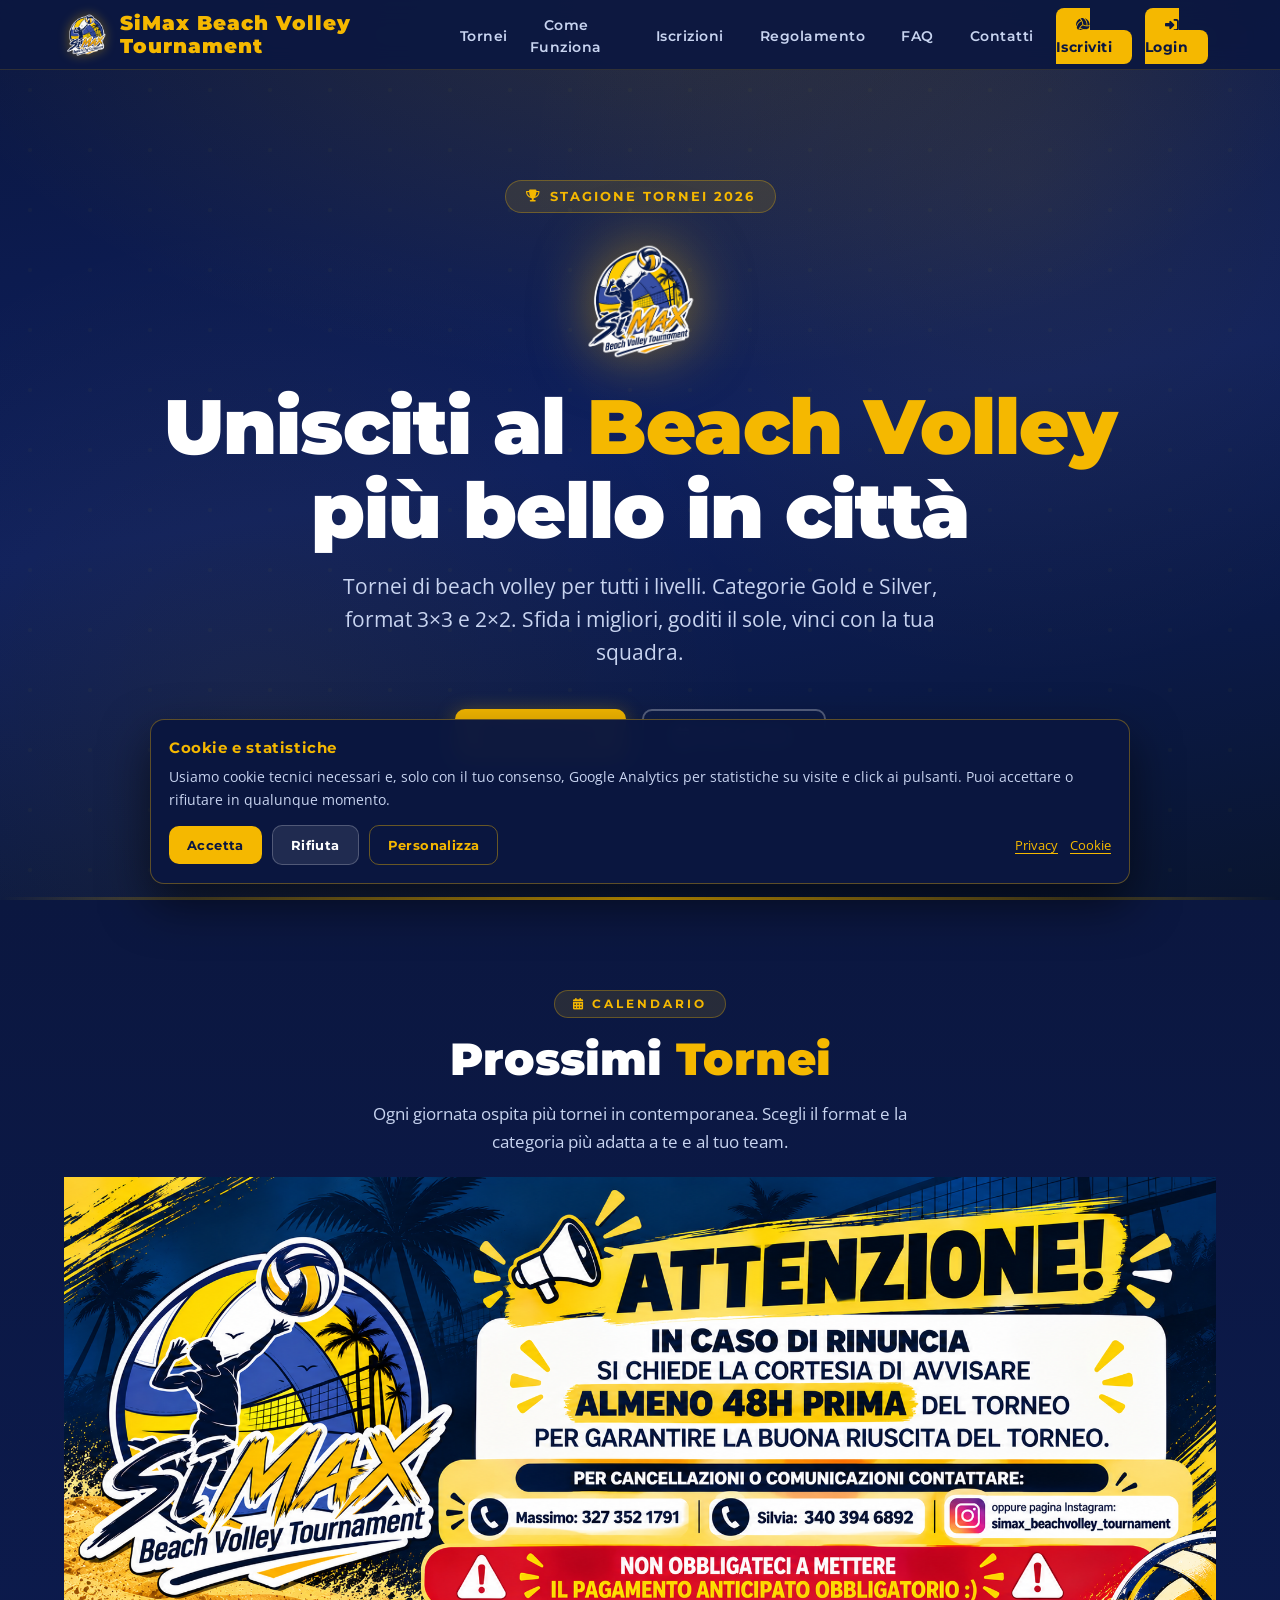
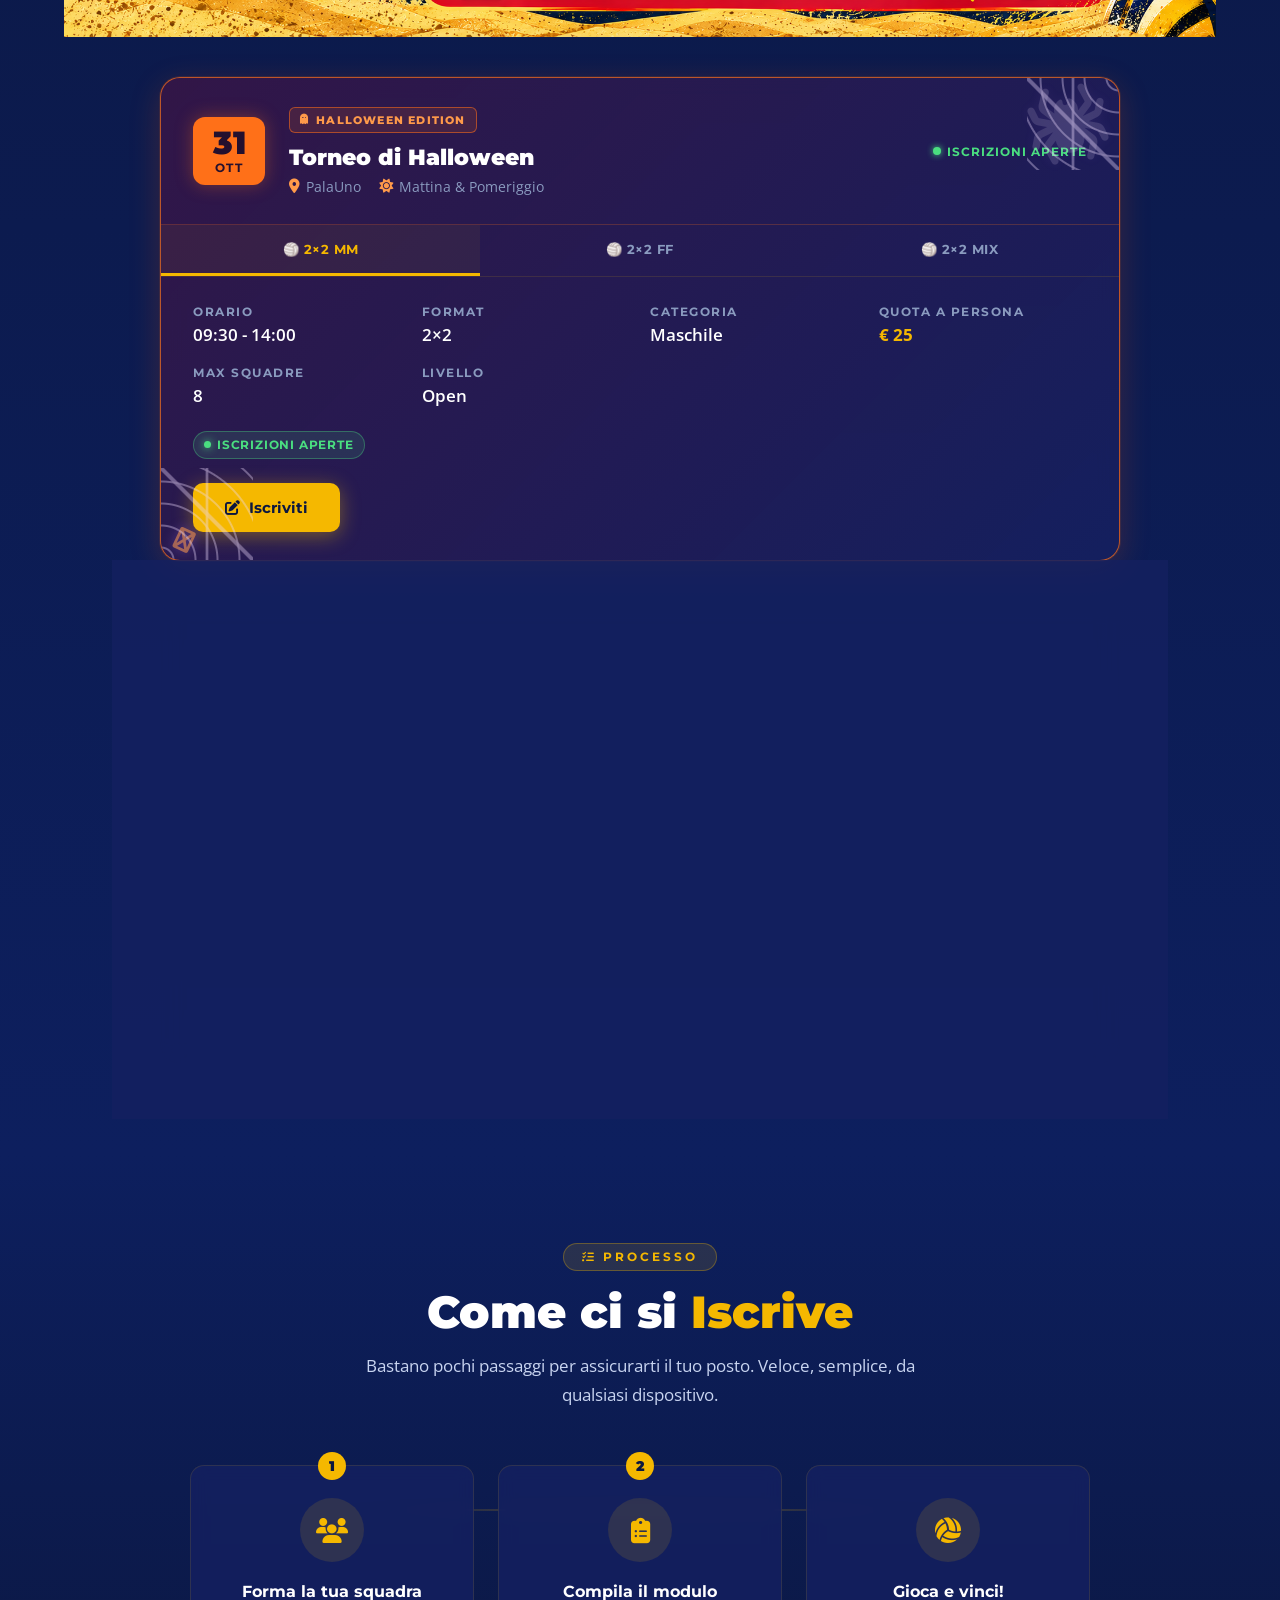
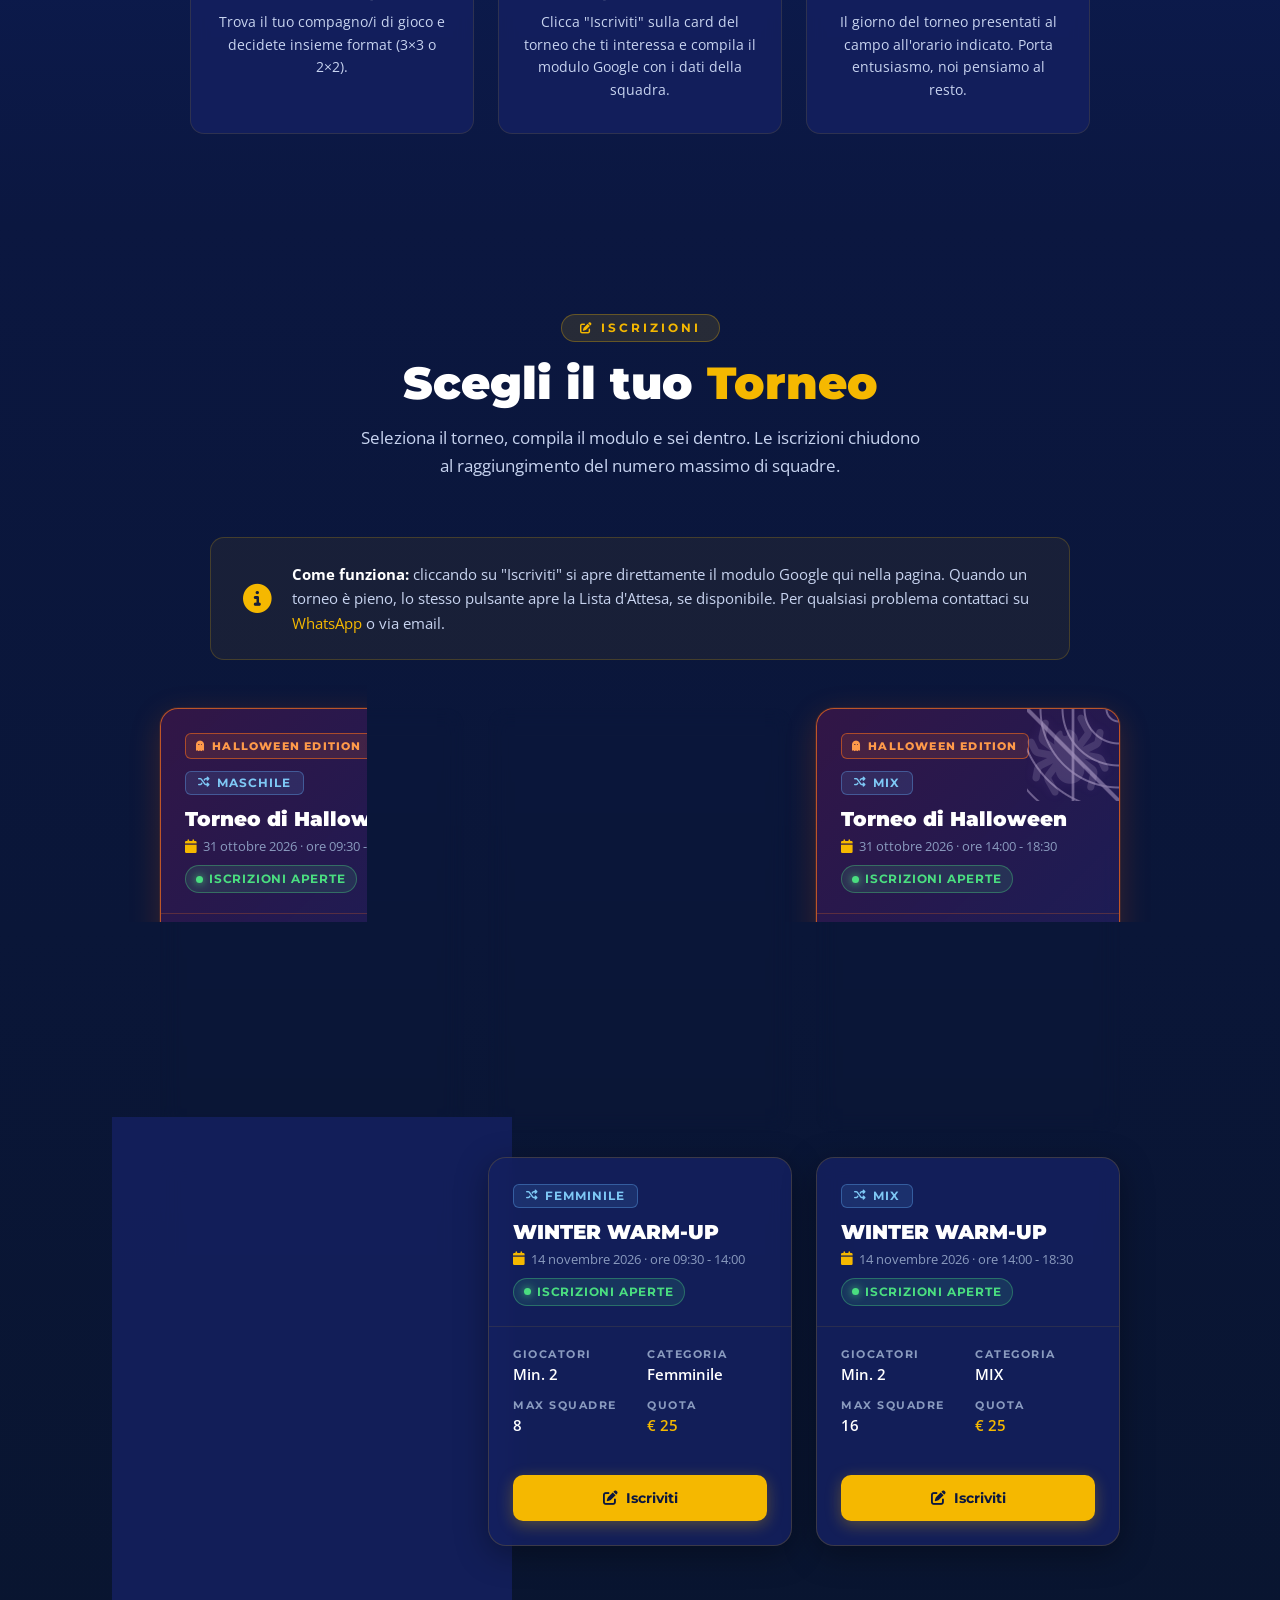
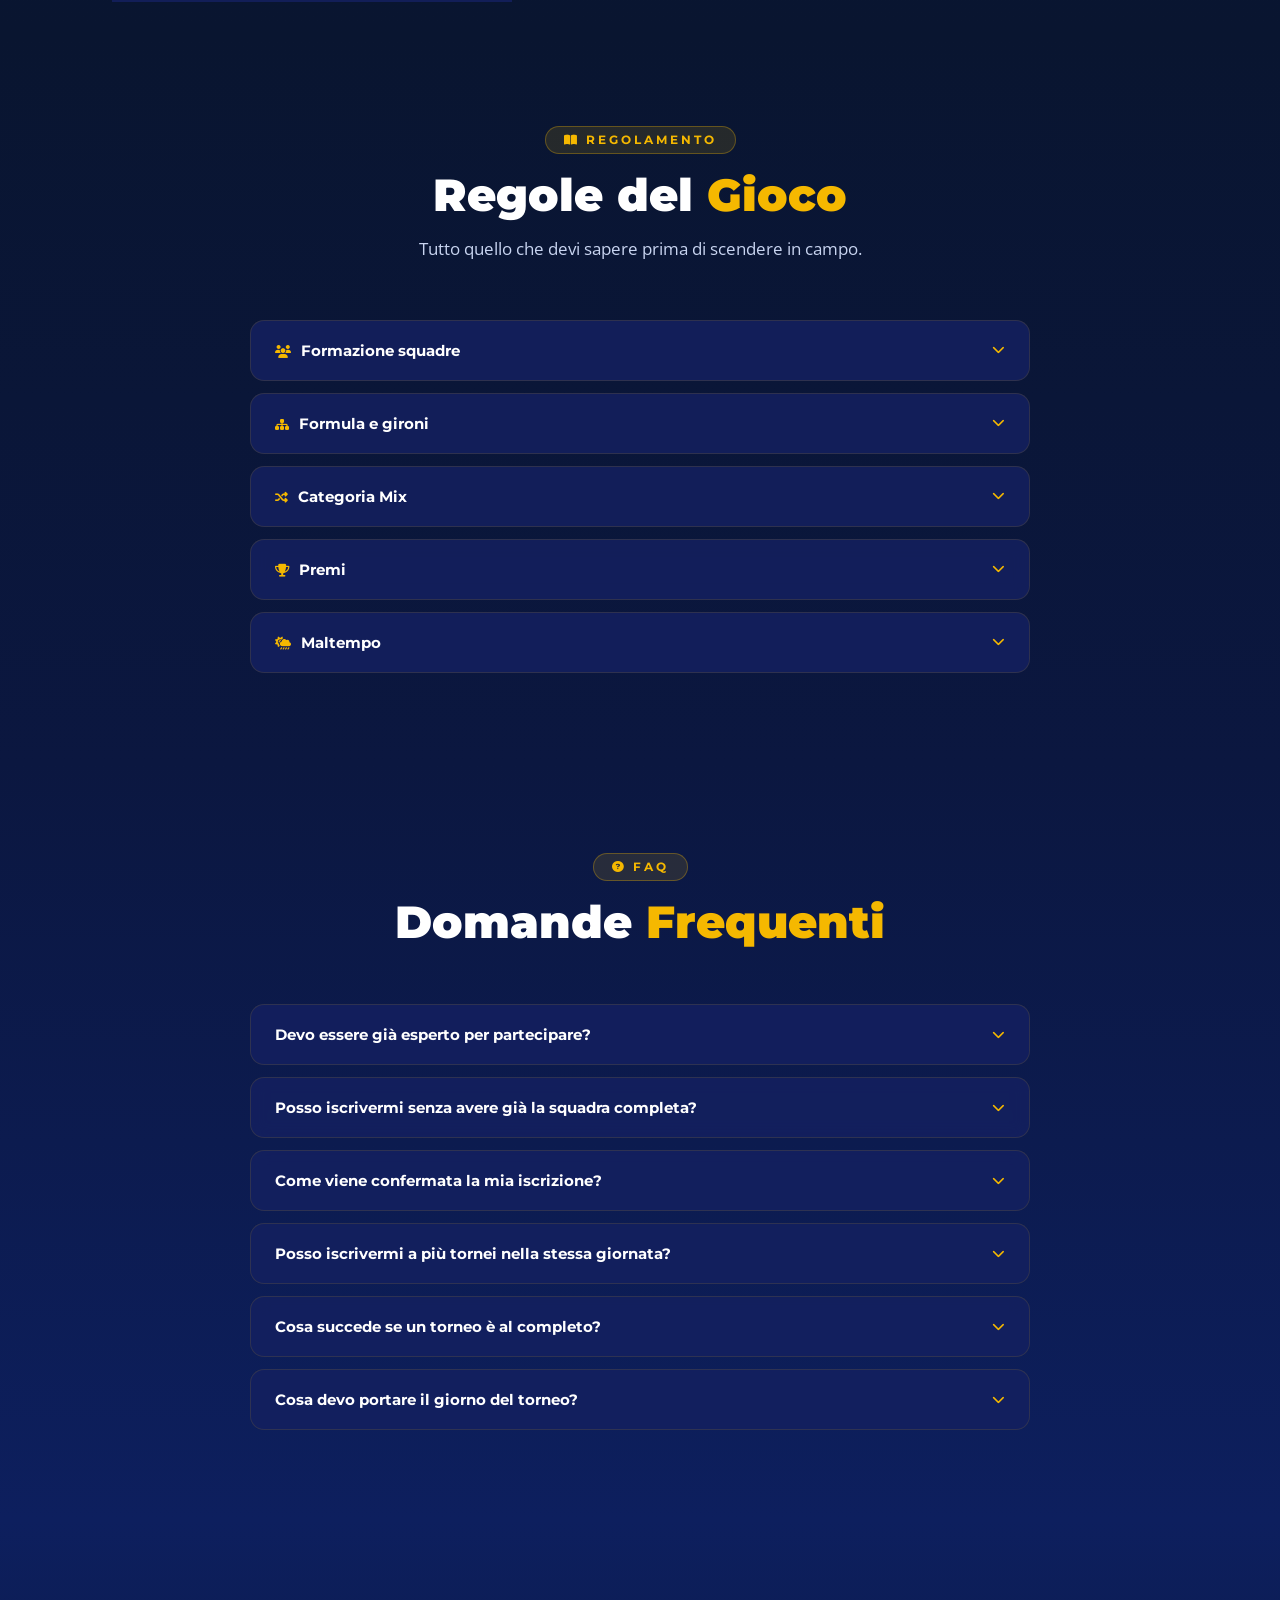
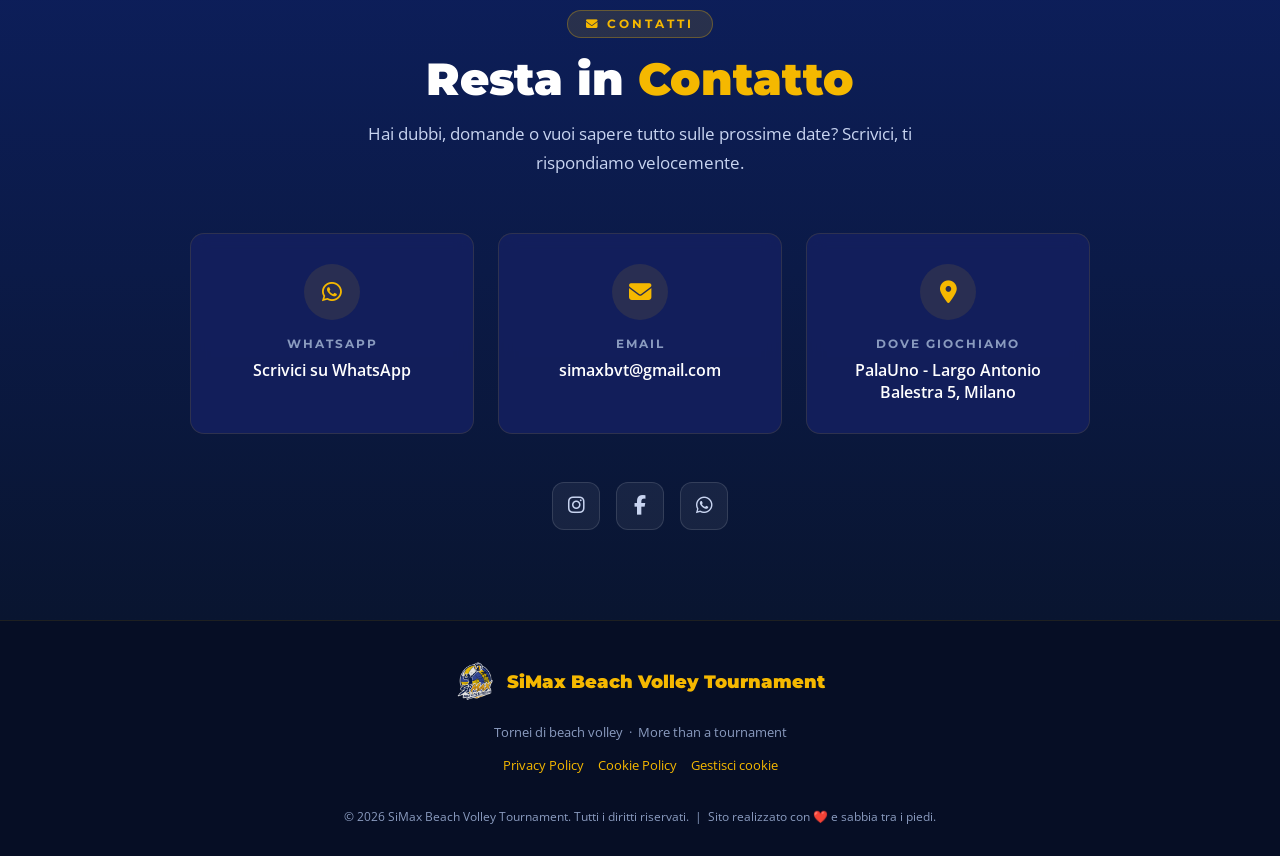
==== commit 25d60b8b: "Add tournament cancellation notice banner" ====
--- a/index.html
+++ b/index.html
@@ -465,6 +465,16 @@
     =========================== */
     #tornei { background: linear-gradient(180deg, #0b1740 0%, #0d1f5e 100%); }
 
+    #tornei .section-header { margin-bottom: 20px; }
+
+    .tournament-notice {
+      display: block;
+      width: 100%;
+      max-width: 1280px;
+      height: auto;
+      margin: 0 auto 40px;
+    }
+
     .events-list { display: flex; flex-direction: column; gap: 40px; max-width: 960px; margin: 0 auto; }
 
     .tournament-loader {
@@ -1721,6 +1731,8 @@
     <h2 class="section-title">Prossimi <span>Tornei</span></h2>
     <p class="section-desc">Ogni giornata ospita più tornei in contemporanea. Scegli il format e la categoria più adatta a te e al tuo team.</p>
   </div>
+
+  <img class="tournament-notice" src="Tornei/banner-rinunce.png" alt="Attenzione: in caso di rinuncia, avvisare almeno 48 ore prima del torneo." />
 
   <div class="events-list">
 
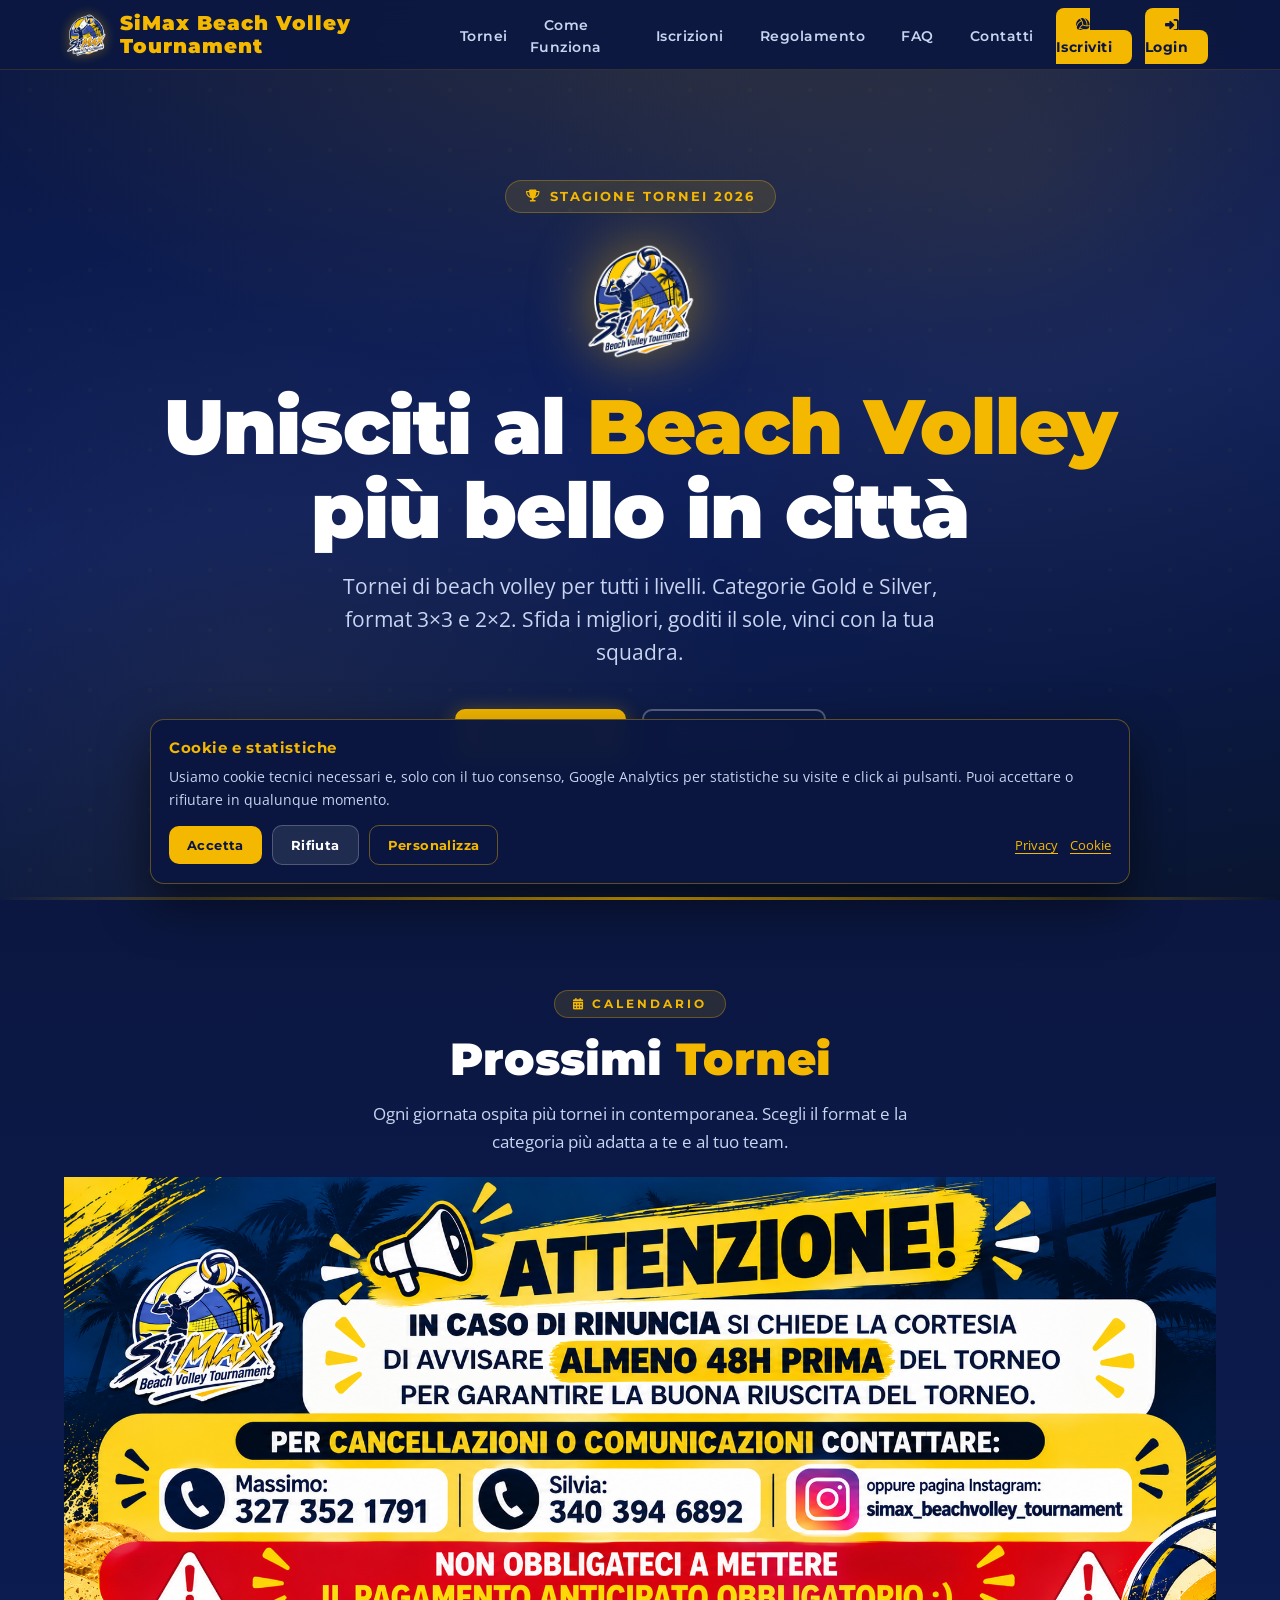
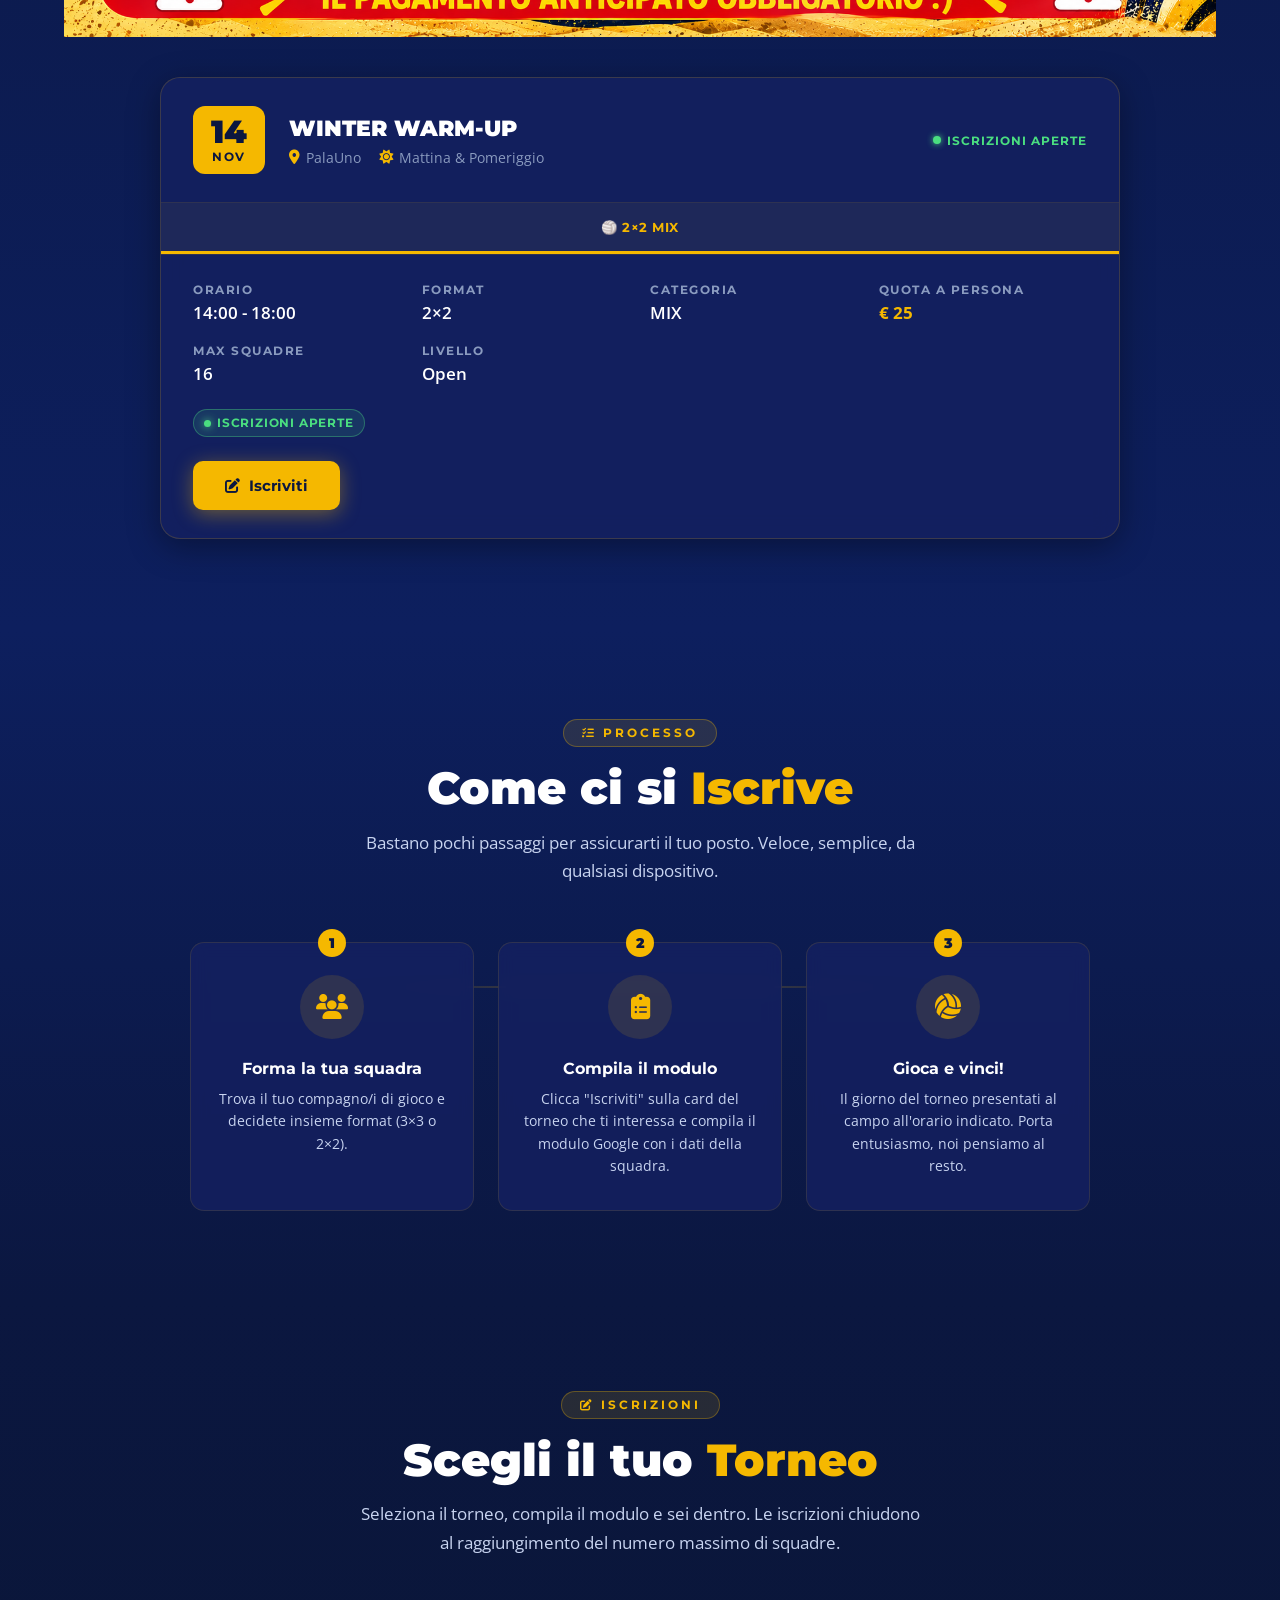
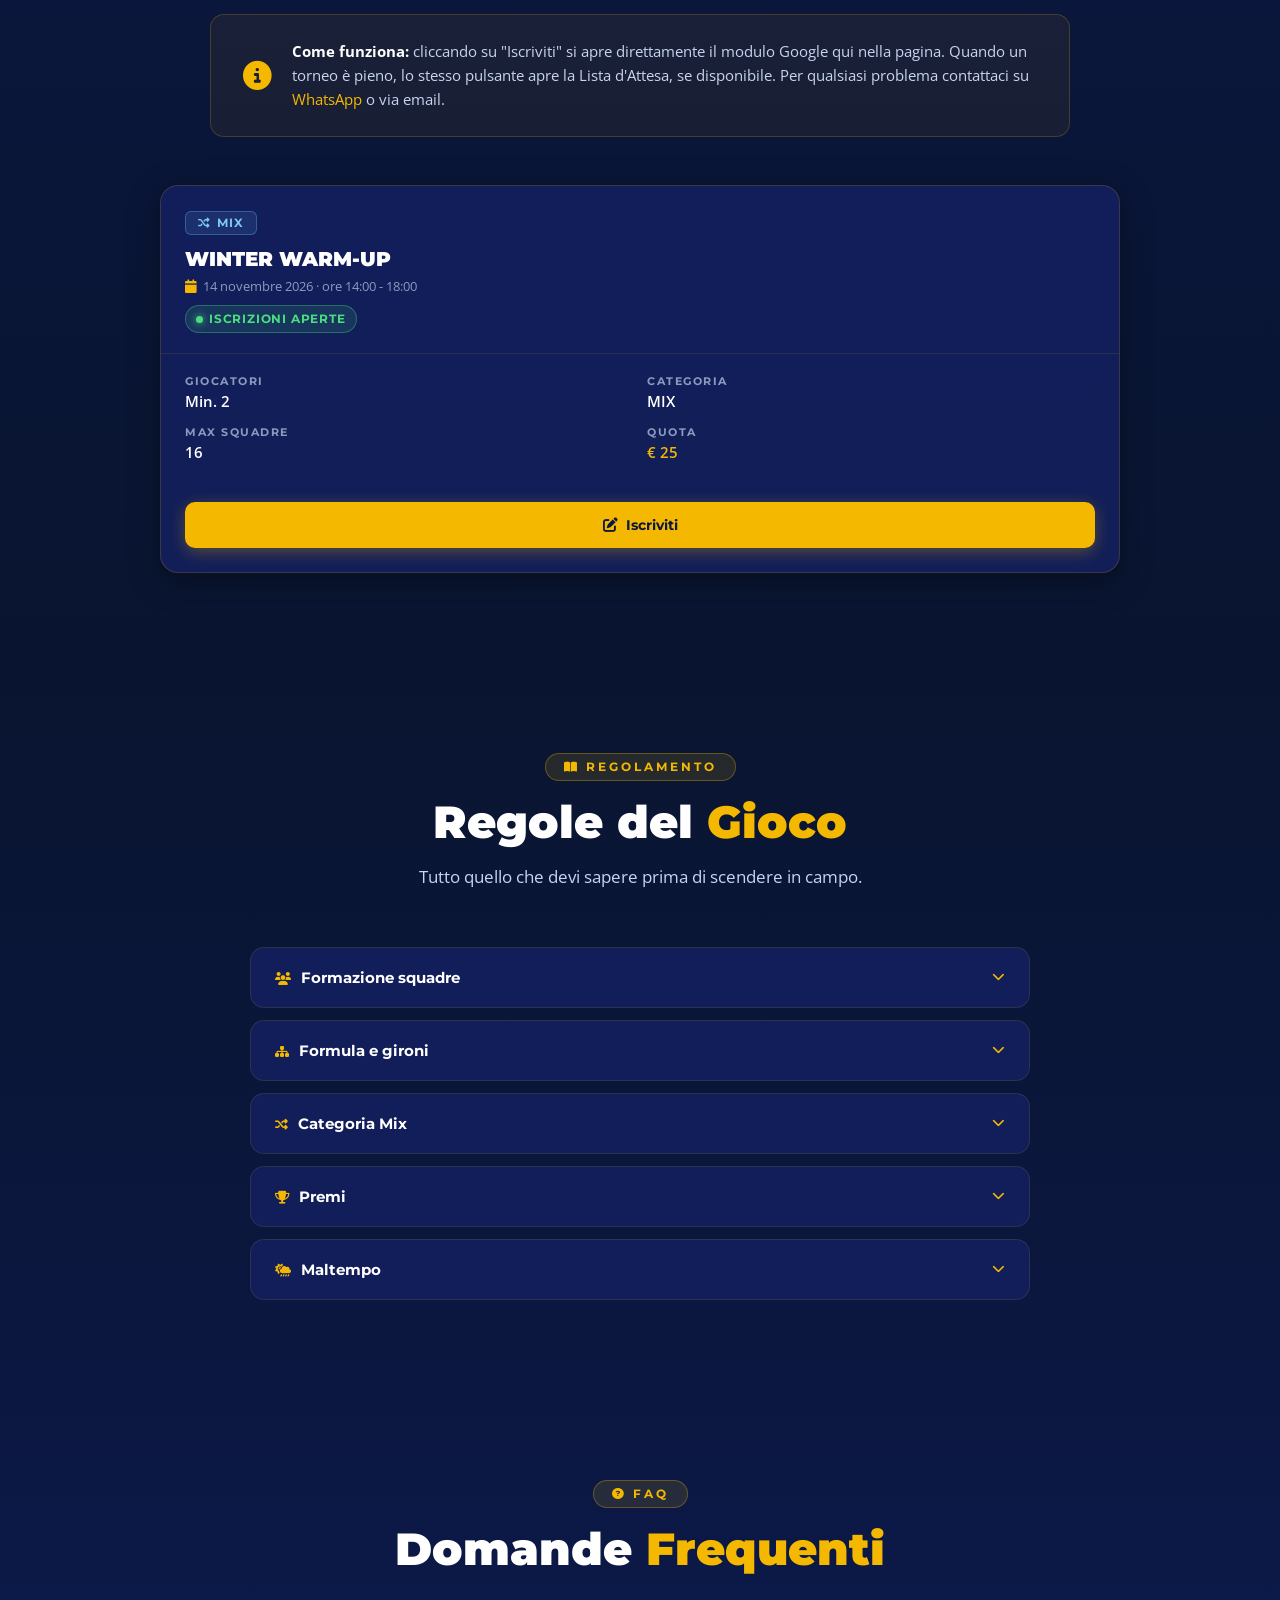
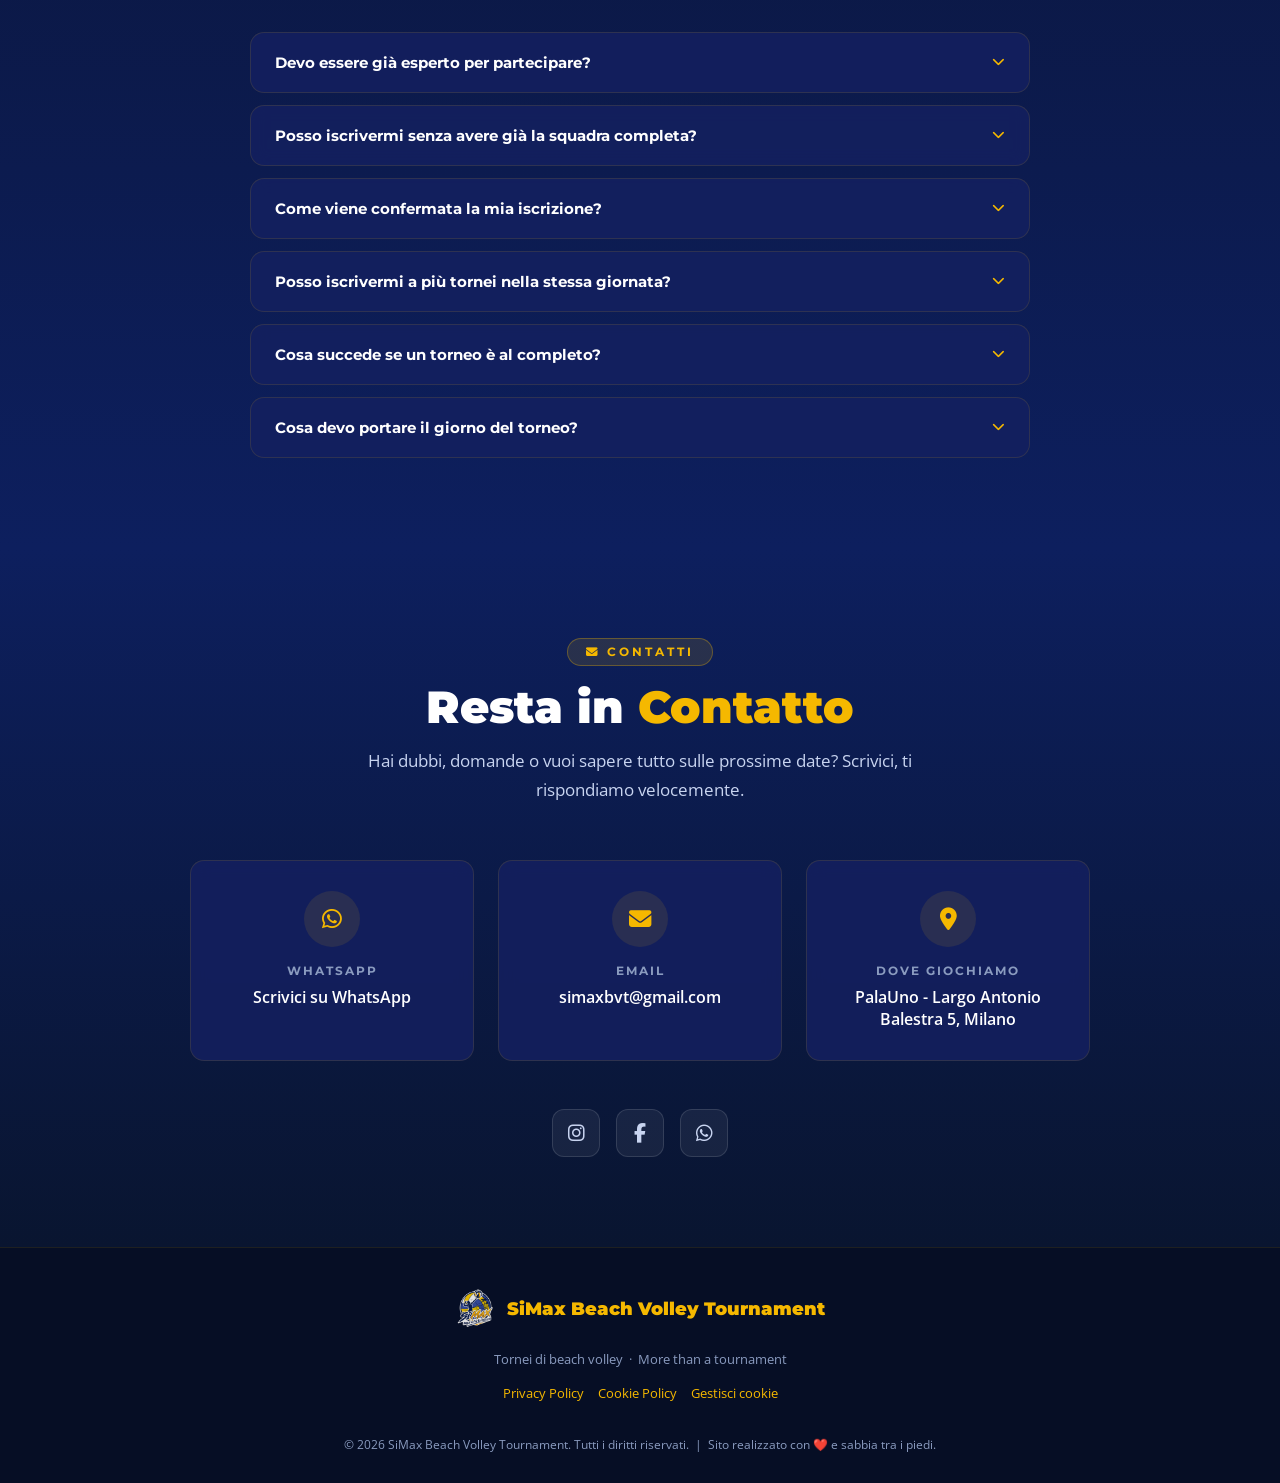
==== commit ea6fe627: "Add single tournament registration option" ====
--- a/index.html
+++ b/index.html
@@ -1161,6 +1161,19 @@
       background: rgba(255,255,255,0.1);
       color: var(--text-muted);
       cursor: not-allowed;
+      box-shadow: none;
+    }
+
+    .btn-single-register {
+      background: transparent;
+      color: var(--gold);
+      border: 1px solid var(--gold);
+      box-shadow: none;
+    }
+
+    .btn-single-register:hover {
+      background: rgba(245,184,0,0.12);
+      color: var(--gold-light);
       box-shadow: none;
     }
 
@@ -2493,6 +2506,7 @@
               ? 'Min. ' + Number(tournament.minPlayers)
               : String(tournament.playersLabel || '').trim(),
             formUrl: String(tournament.formUrl || '').trim(),
+            singleRegistrationFormUrl: String(tournament.singleRegistrationFormUrl || '').trim(),
             waitlistFormUrl: String(tournament.waitlistFormUrl || '').trim(),
             defaultStatus: tournament.defaultStatus ? String(tournament.defaultStatus) : 'OPEN',
             availableSpots: Number.isFinite(tournament.availableSpots) ? tournament.availableSpots : null,
@@ -2558,6 +2572,7 @@
           <button class="btn-primary js-register-btn" data-tournament-id="${escapeHtml(tournament.id)}" data-title="Iscrizione ${escapeHtml(tournament.tabLabel || tournament.title)}" data-form-url="${escapeHtml(tournament.formUrl)}" data-waitlist-title="Lista d'Attesa ${escapeHtml(tournament.tabLabel || tournament.title)}" data-waitlist-form-url="${escapeHtml(tournament.waitlistFormUrl)}" onclick="handleRegisterClick(this)">
             <i class="fas fa-pen-to-square"></i> Iscriviti
           </button>
+          ${tournament.singleRegistrationFormUrl ? `<button class="btn-primary btn-single-register" data-single-title="Iscrizione Singola ${escapeHtml(tournament.tabLabel || tournament.title)}" data-single-form-url="${escapeHtml(tournament.singleRegistrationFormUrl)}" onclick="handleSingleRegisterClick(this)"><i class="fas fa-user-plus"></i> Iscrizione Singola</button>` : ''}
         </div>
       </div>`;
   }
@@ -2621,6 +2636,7 @@
         <button class="btn-register js-register-btn" data-tournament-id="${escapeHtml(tournament.id)}" data-title="Iscrizione ${escapeHtml(tournament.tabLabel || tournament.title)}" data-form-url="${escapeHtml(tournament.formUrl)}" data-waitlist-title="Lista d'Attesa ${escapeHtml(tournament.tabLabel || tournament.title)}" data-waitlist-form-url="${escapeHtml(tournament.waitlistFormUrl)}" onclick="handleRegisterClick(this)">
           <i class="fas fa-pen-to-square"></i> Iscriviti
         </button>
+        ${tournament.singleRegistrationFormUrl ? `<button class="btn-register btn-single-register" data-single-title="Iscrizione Singola ${escapeHtml(tournament.tabLabel || tournament.title)}" data-single-form-url="${escapeHtml(tournament.singleRegistrationFormUrl)}" onclick="handleSingleRegisterClick(this)"><i class="fas fa-user-plus"></i> Iscrizione Singola</button>` : ''}
       </div>
     </div>`;
   }
@@ -2895,6 +2911,12 @@
     const title = button.dataset.title;
     if (!title || !formUrl) return;
     openModal(title, formUrl);
+  }
+
+  function handleSingleRegisterClick(button) {
+    const formUrl = String(button?.dataset?.singleFormUrl || '').trim();
+    if (!formUrl) return;
+    openModal(button.dataset.singleTitle || 'Iscrizione Singola', formUrl);
   }
 
   /* ---------- Modal (Google Form) ---------- */
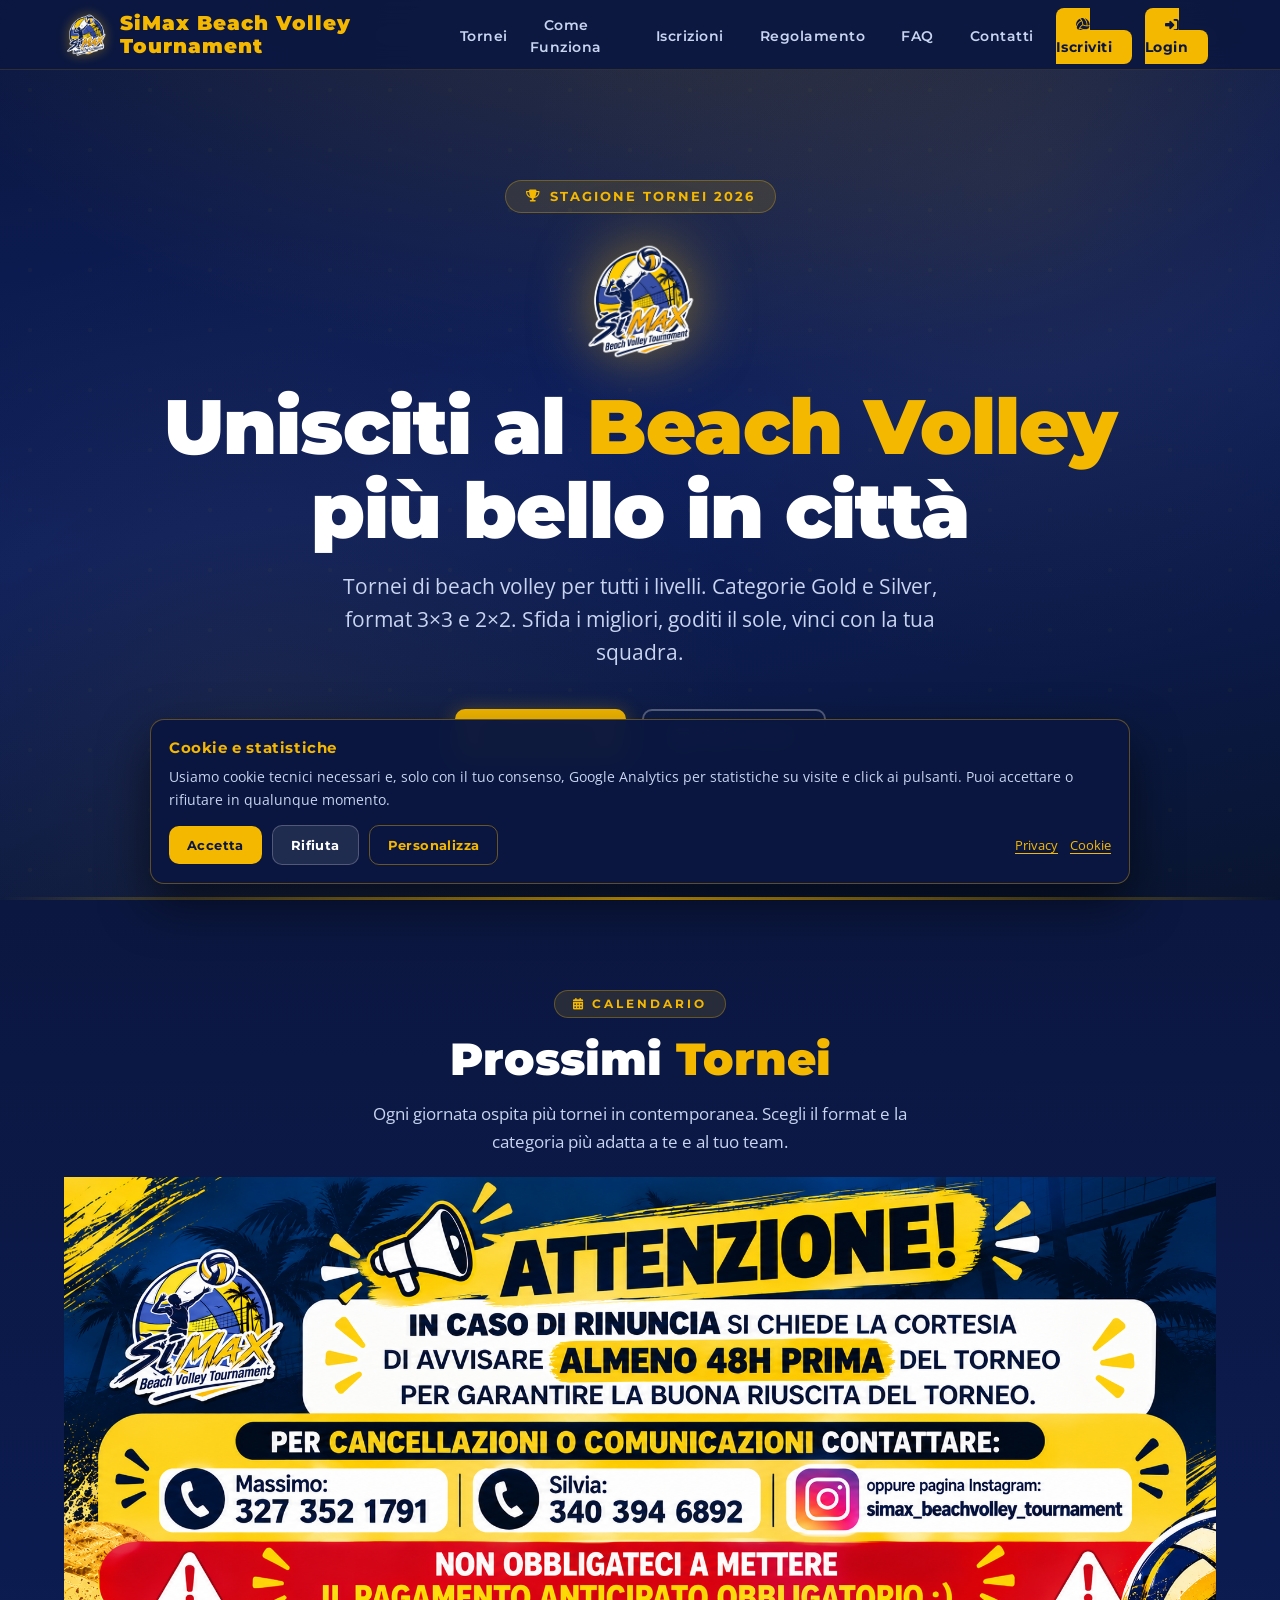
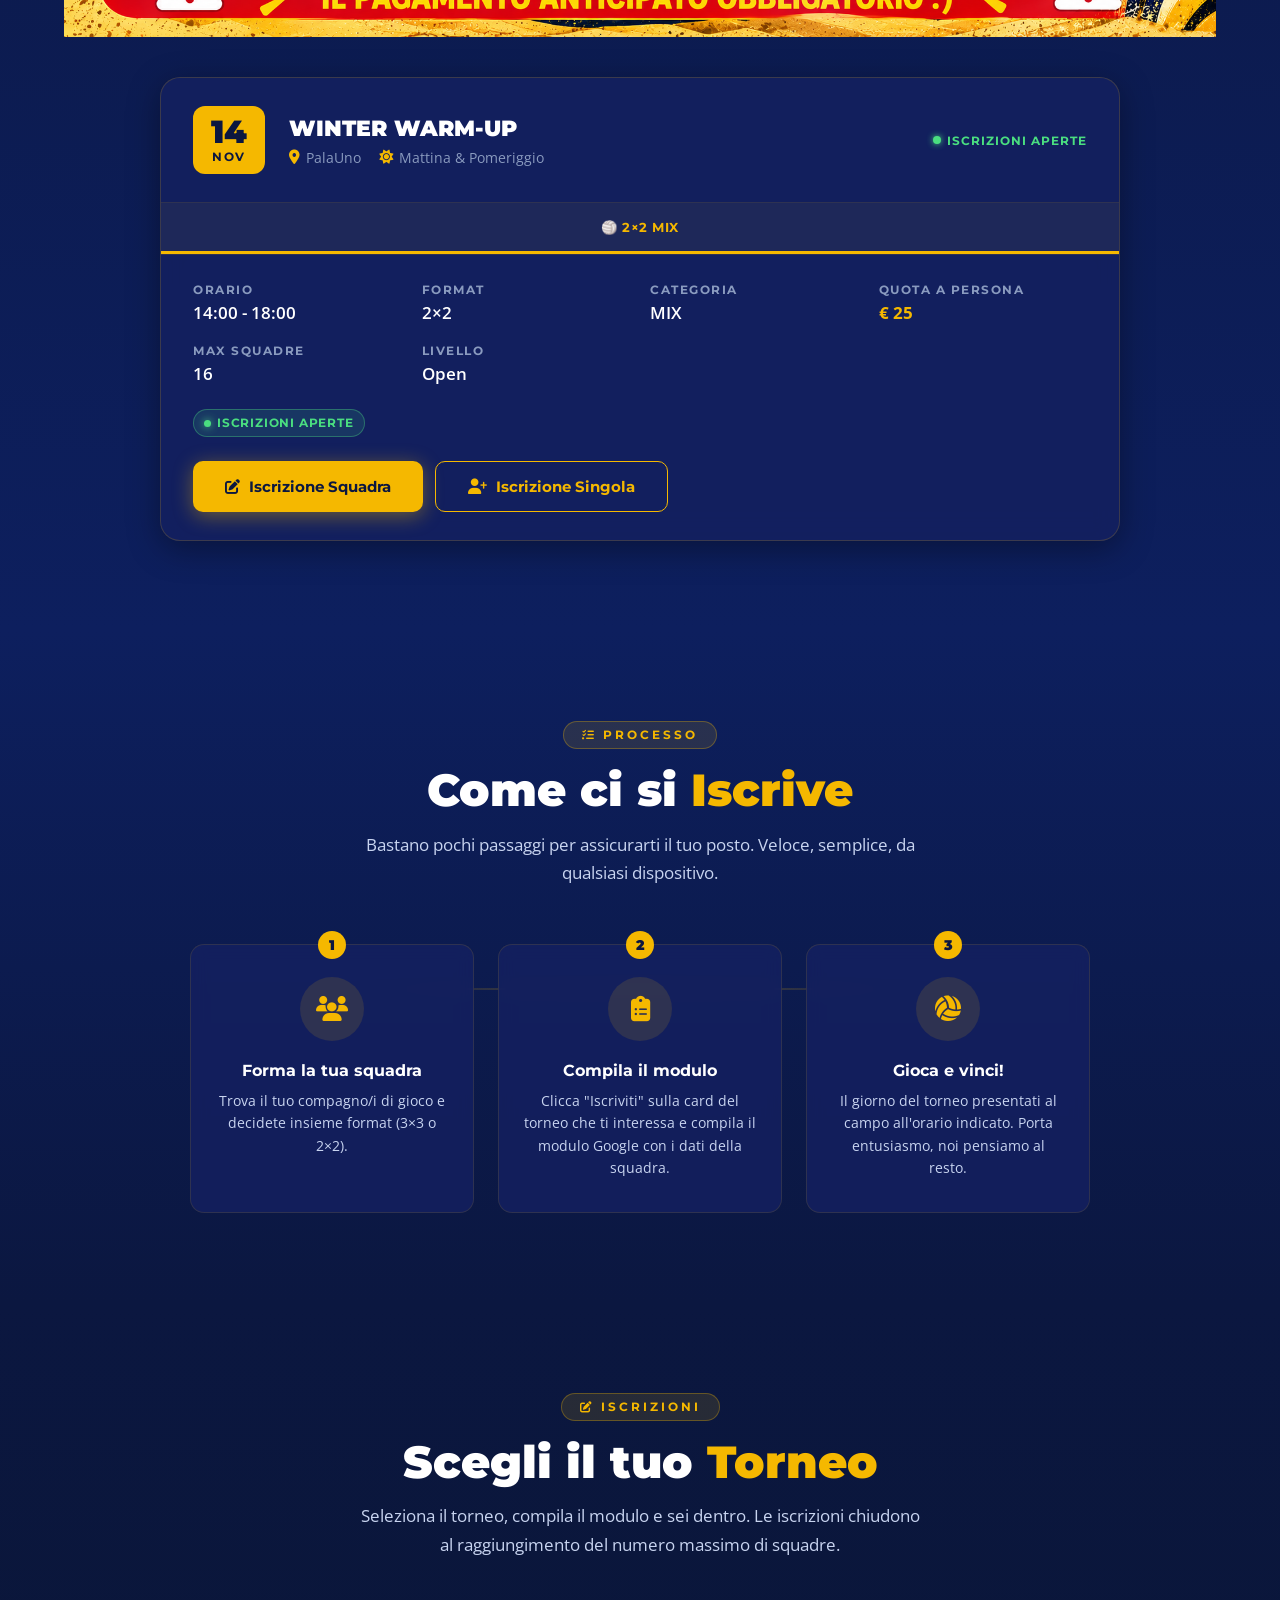
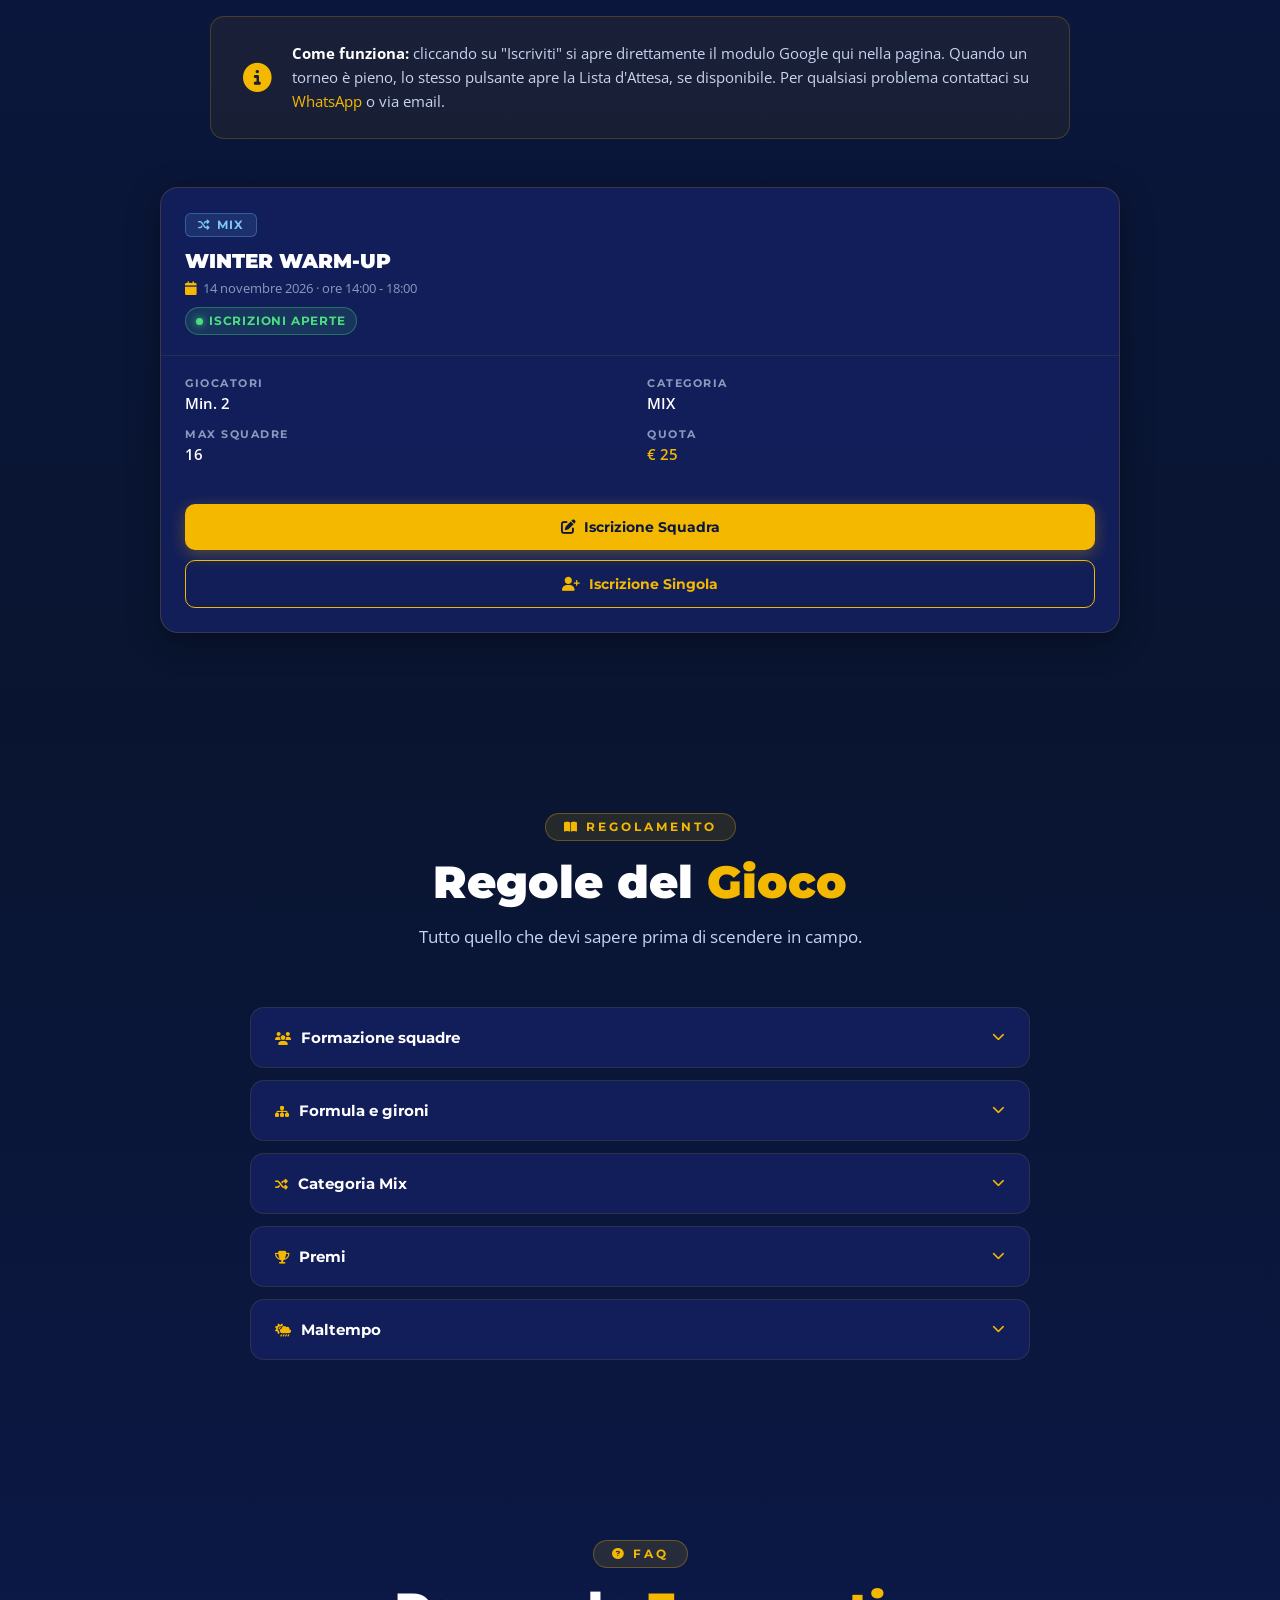
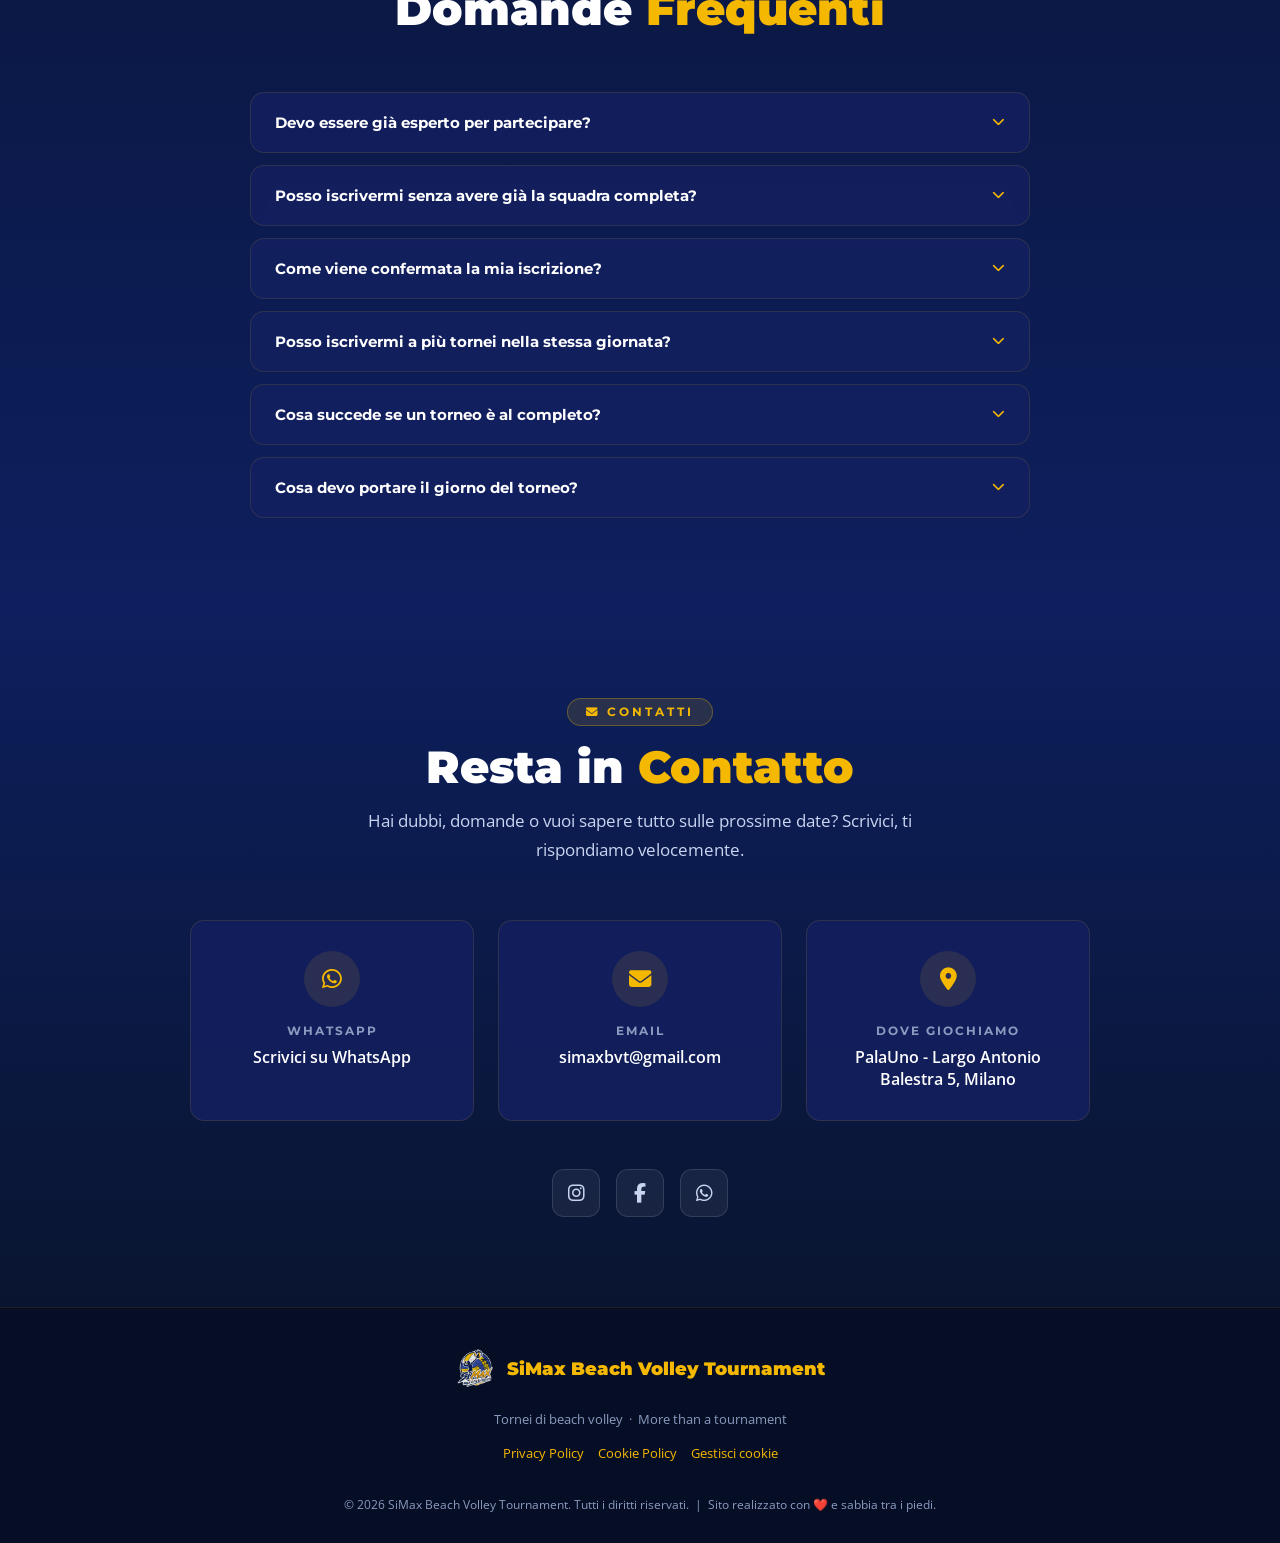
==== commit 9533857a: "Clarify team registration button label" ====
--- a/index.html
+++ b/index.html
@@ -2569,8 +2569,8 @@
           <div class="spots-bar"><div class="spots-bar-fill js-spots-bar-fill" data-tournament-id="${escapeHtml(tournament.id)}" data-default-max-spots="${escapeHtml(tournament.maxTeams || '')}" style="width: 0%"></div></div>
         </div>
         <div class="tab-actions">
-          <button class="btn-primary js-register-btn" data-tournament-id="${escapeHtml(tournament.id)}" data-title="Iscrizione ${escapeHtml(tournament.tabLabel || tournament.title)}" data-form-url="${escapeHtml(tournament.formUrl)}" data-waitlist-title="Lista d'Attesa ${escapeHtml(tournament.tabLabel || tournament.title)}" data-waitlist-form-url="${escapeHtml(tournament.waitlistFormUrl)}" onclick="handleRegisterClick(this)">
-            <i class="fas fa-pen-to-square"></i> Iscriviti
+          <button class="btn-primary js-register-btn" data-tournament-id="${escapeHtml(tournament.id)}" data-title="Iscrizione Squadra ${escapeHtml(tournament.tabLabel || tournament.title)}" data-form-url="${escapeHtml(tournament.formUrl)}" data-waitlist-title="Lista d'Attesa ${escapeHtml(tournament.tabLabel || tournament.title)}" data-waitlist-form-url="${escapeHtml(tournament.waitlistFormUrl)}" onclick="handleRegisterClick(this)">
+            <i class="fas fa-pen-to-square"></i> Iscrizione Squadra
           </button>
           ${tournament.singleRegistrationFormUrl ? `<button class="btn-primary btn-single-register" data-single-title="Iscrizione Singola ${escapeHtml(tournament.tabLabel || tournament.title)}" data-single-form-url="${escapeHtml(tournament.singleRegistrationFormUrl)}" onclick="handleSingleRegisterClick(this)"><i class="fas fa-user-plus"></i> Iscrizione Singola</button>` : ''}
         </div>
@@ -2633,8 +2633,8 @@
         </div>
       </div>
       <div class="reg-card-actions">
-        <button class="btn-register js-register-btn" data-tournament-id="${escapeHtml(tournament.id)}" data-title="Iscrizione ${escapeHtml(tournament.tabLabel || tournament.title)}" data-form-url="${escapeHtml(tournament.formUrl)}" data-waitlist-title="Lista d'Attesa ${escapeHtml(tournament.tabLabel || tournament.title)}" data-waitlist-form-url="${escapeHtml(tournament.waitlistFormUrl)}" onclick="handleRegisterClick(this)">
-          <i class="fas fa-pen-to-square"></i> Iscriviti
+        <button class="btn-register js-register-btn" data-tournament-id="${escapeHtml(tournament.id)}" data-title="Iscrizione Squadra ${escapeHtml(tournament.tabLabel || tournament.title)}" data-form-url="${escapeHtml(tournament.formUrl)}" data-waitlist-title="Lista d'Attesa ${escapeHtml(tournament.tabLabel || tournament.title)}" data-waitlist-form-url="${escapeHtml(tournament.waitlistFormUrl)}" onclick="handleRegisterClick(this)">
+          <i class="fas fa-pen-to-square"></i> Iscrizione Squadra
         </button>
         ${tournament.singleRegistrationFormUrl ? `<button class="btn-register btn-single-register" data-single-title="Iscrizione Singola ${escapeHtml(tournament.tabLabel || tournament.title)}" data-single-form-url="${escapeHtml(tournament.singleRegistrationFormUrl)}" onclick="handleSingleRegisterClick(this)"><i class="fas fa-user-plus"></i> Iscrizione Singola</button>` : ''}
       </div>
@@ -2834,7 +2834,7 @@
     button.disabled = false;
     button.classList.remove('disabled');
     button.setAttribute('aria-disabled', 'false');
-    button.innerHTML = '<i class="fas fa-pen-to-square"></i> Iscriviti';
+    button.innerHTML = '<i class="fas fa-pen-to-square"></i> Iscrizione Squadra';
     button.setAttribute('aria-label', title);
   }
 
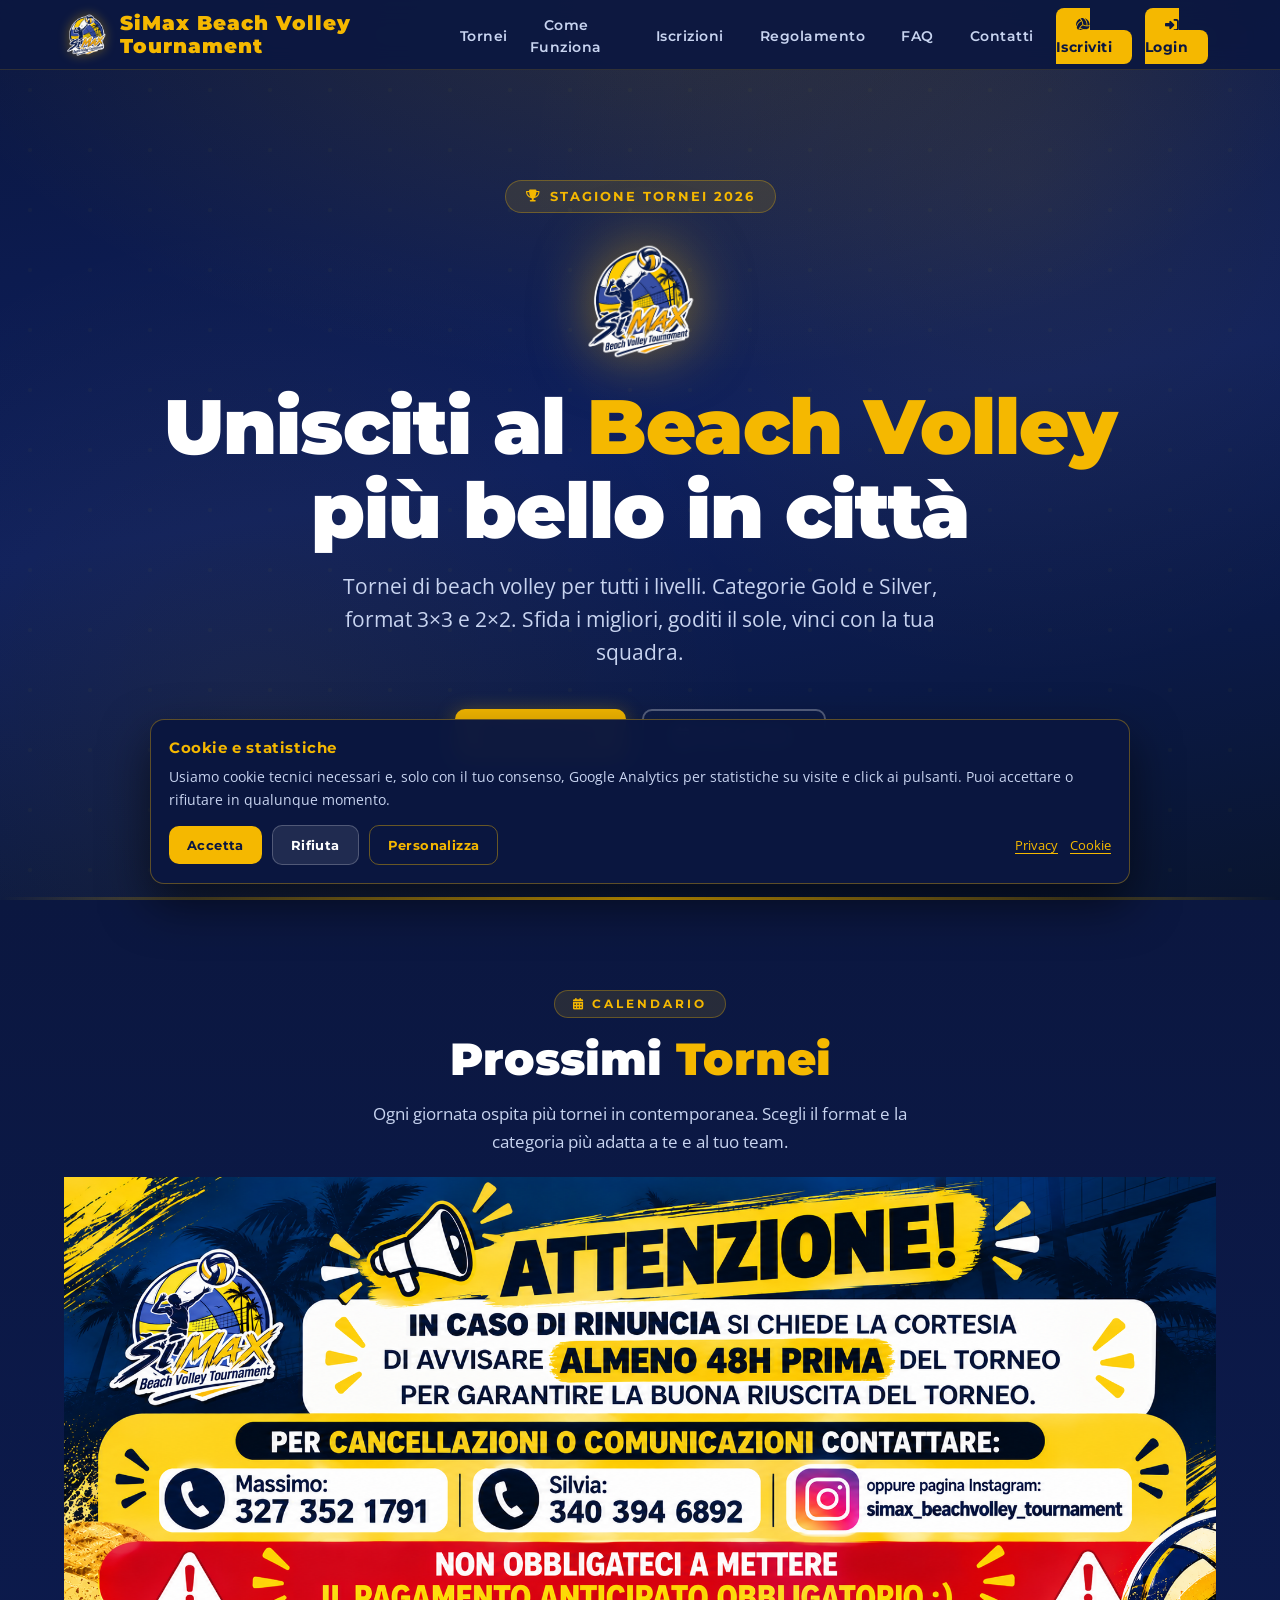
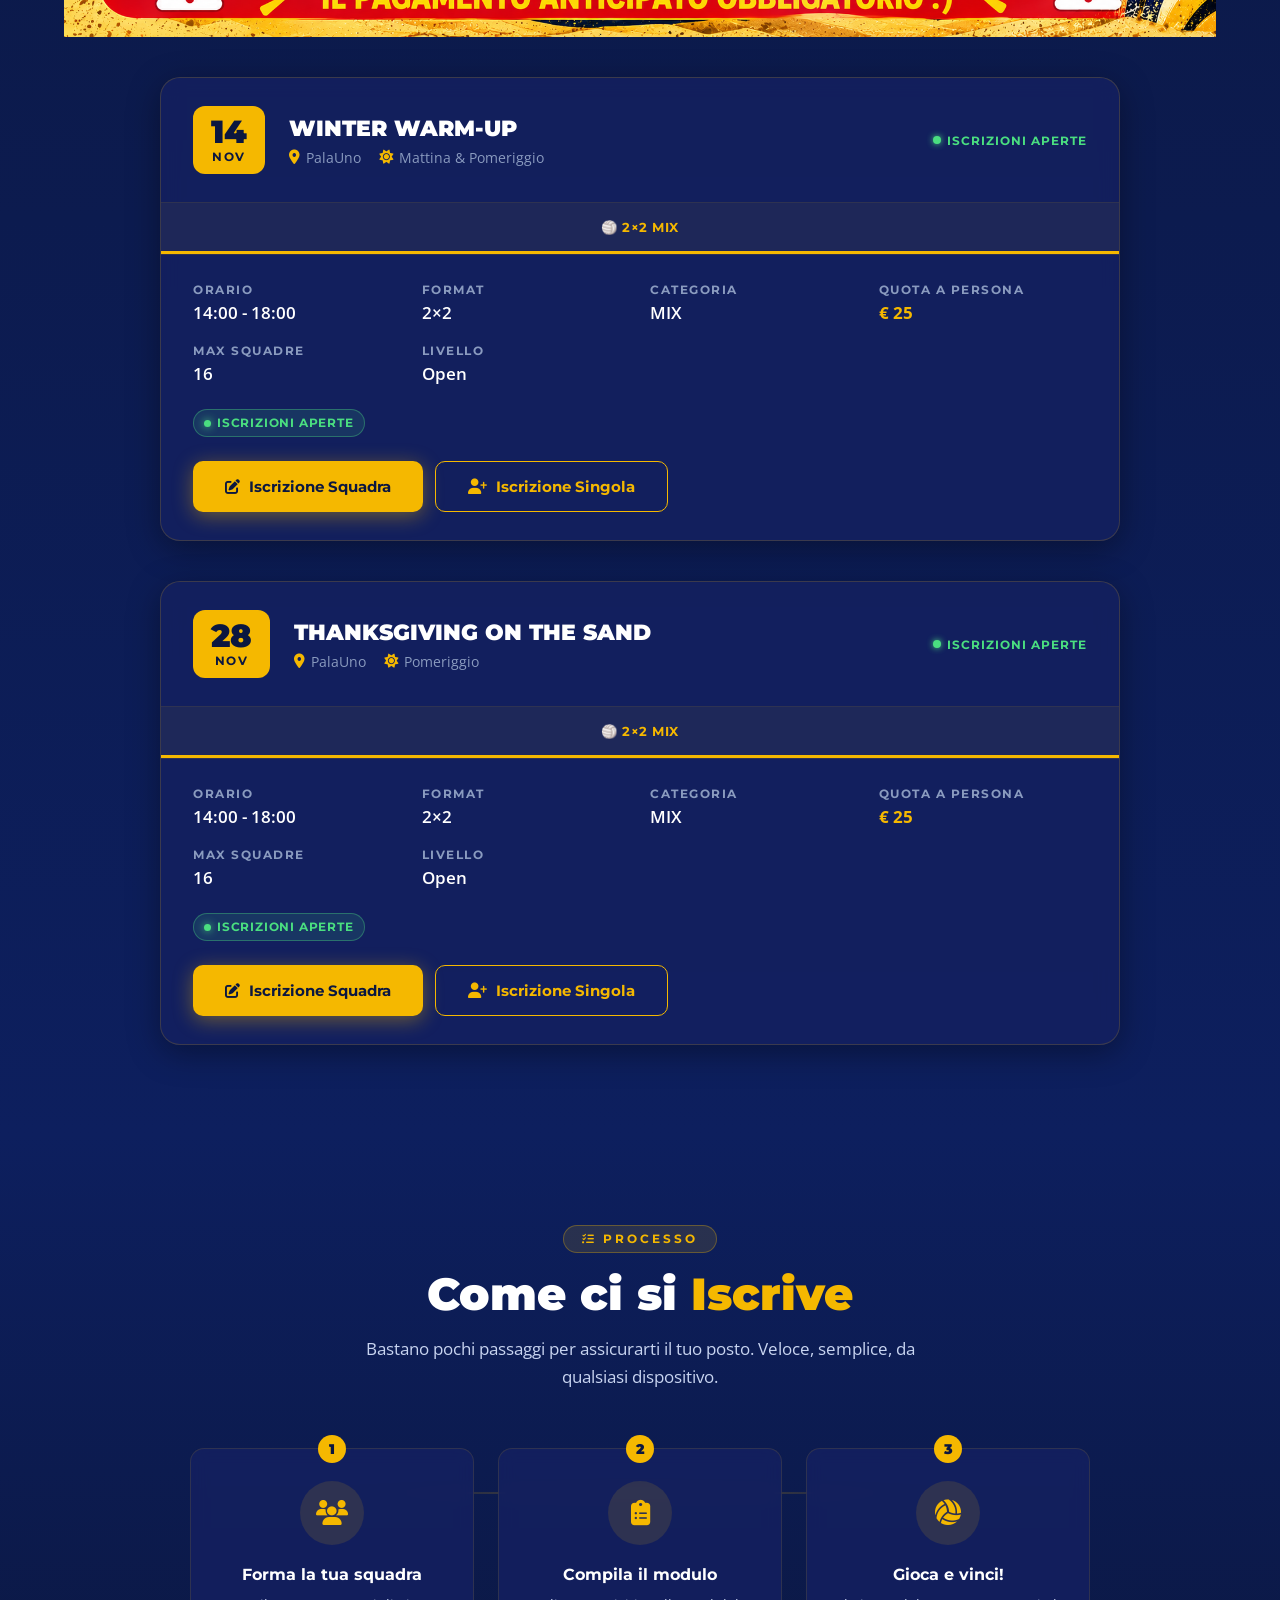
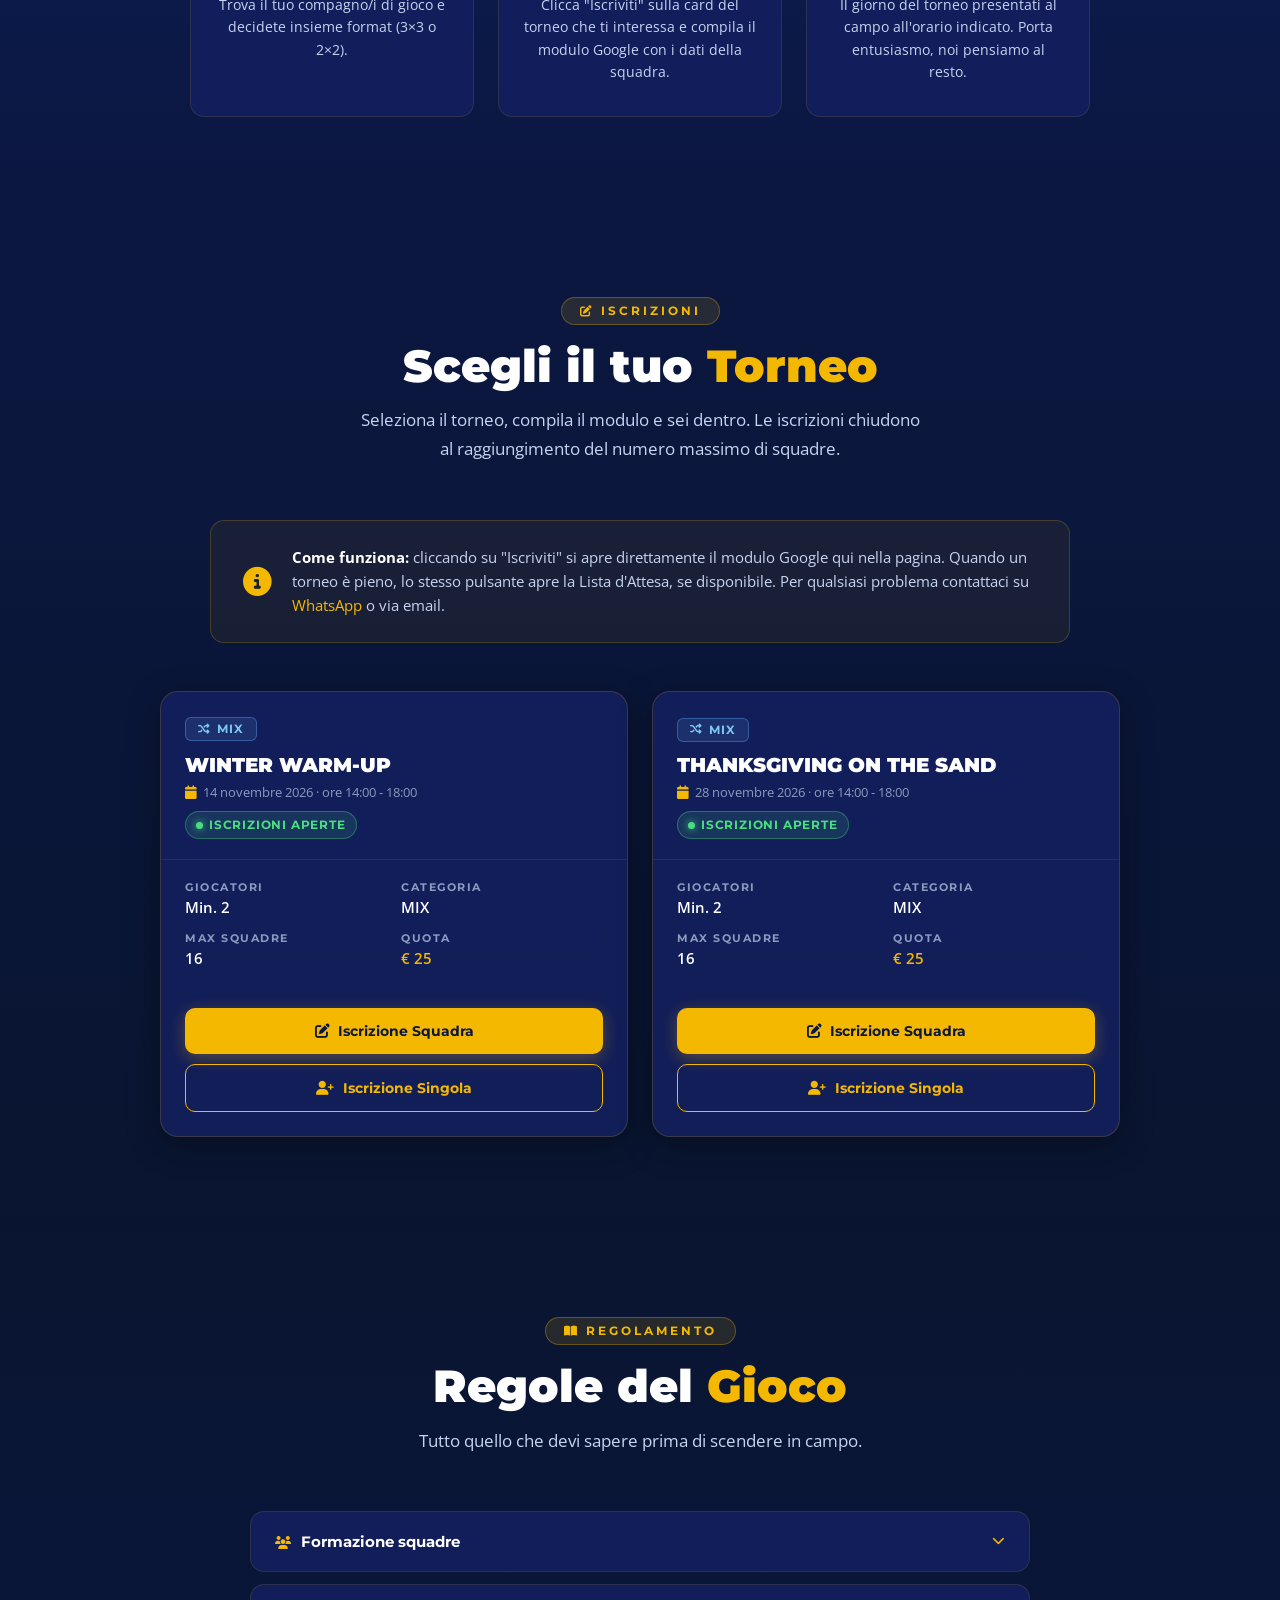
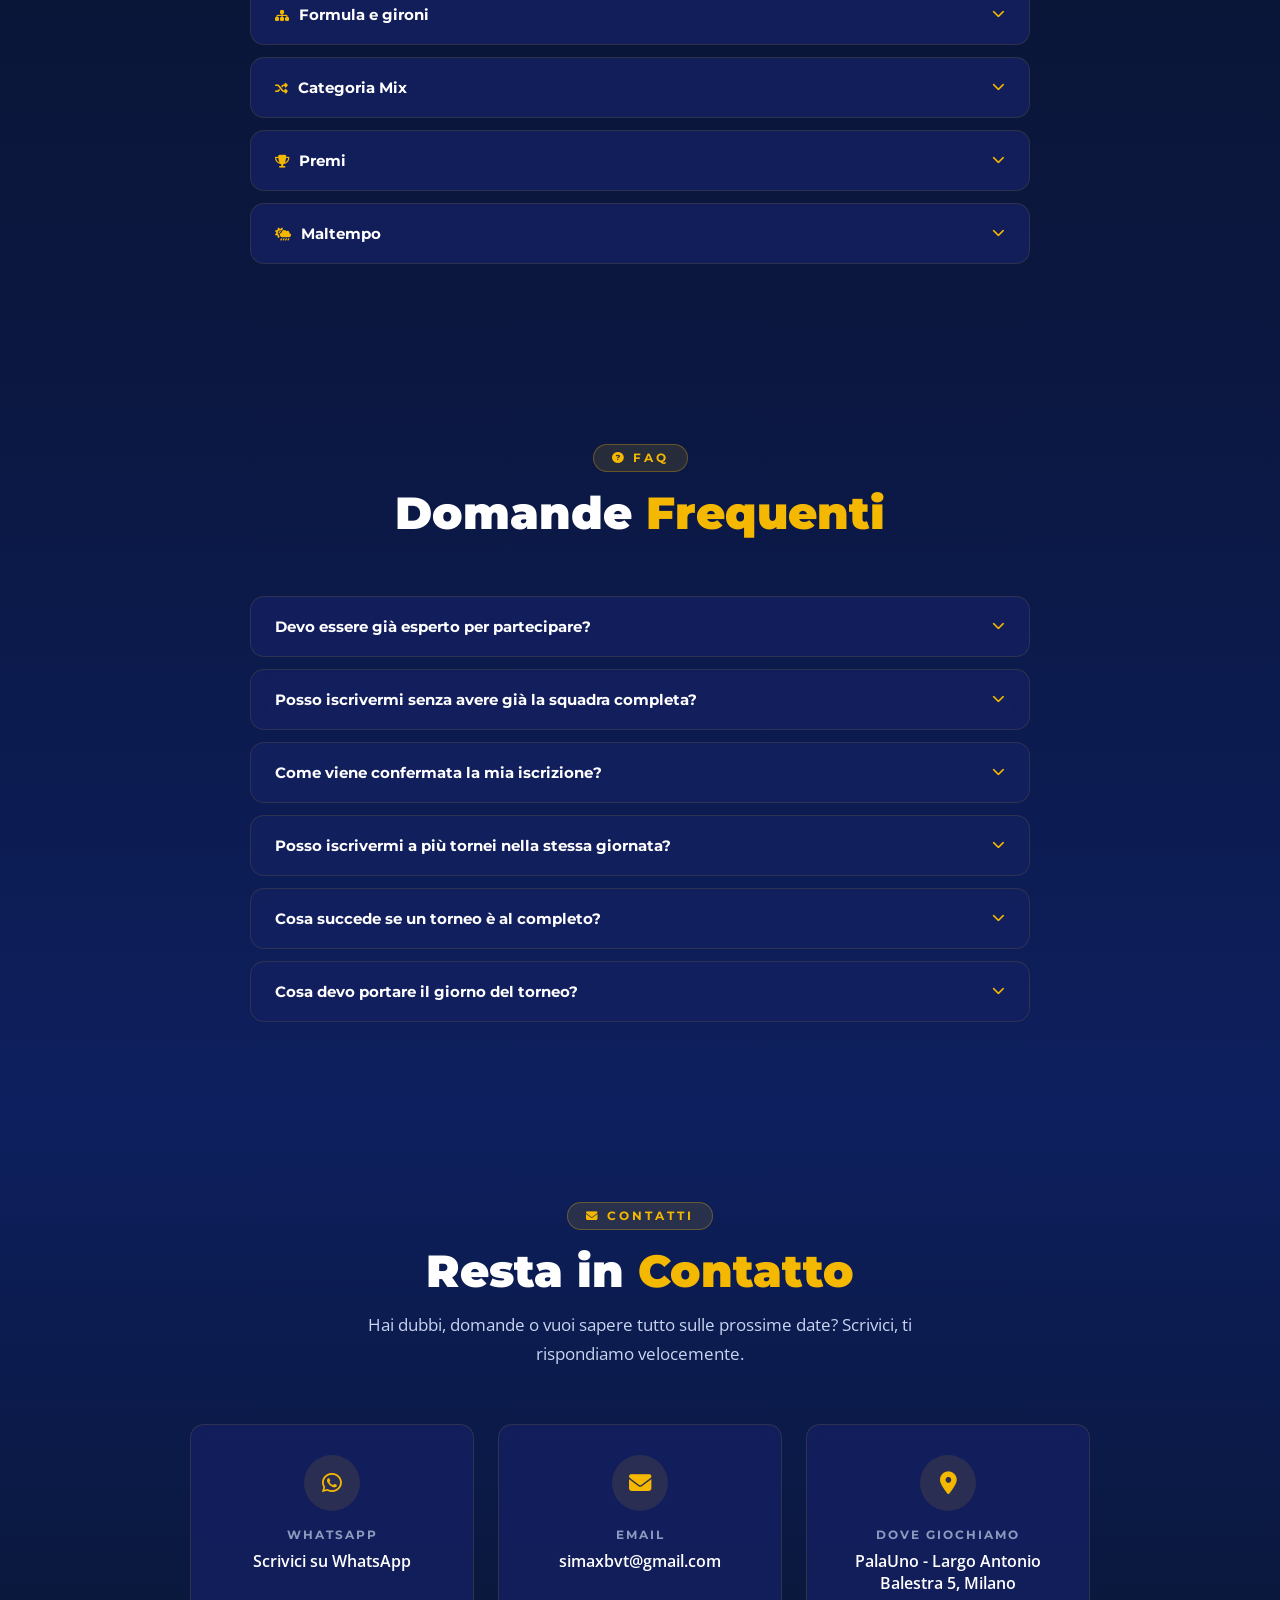
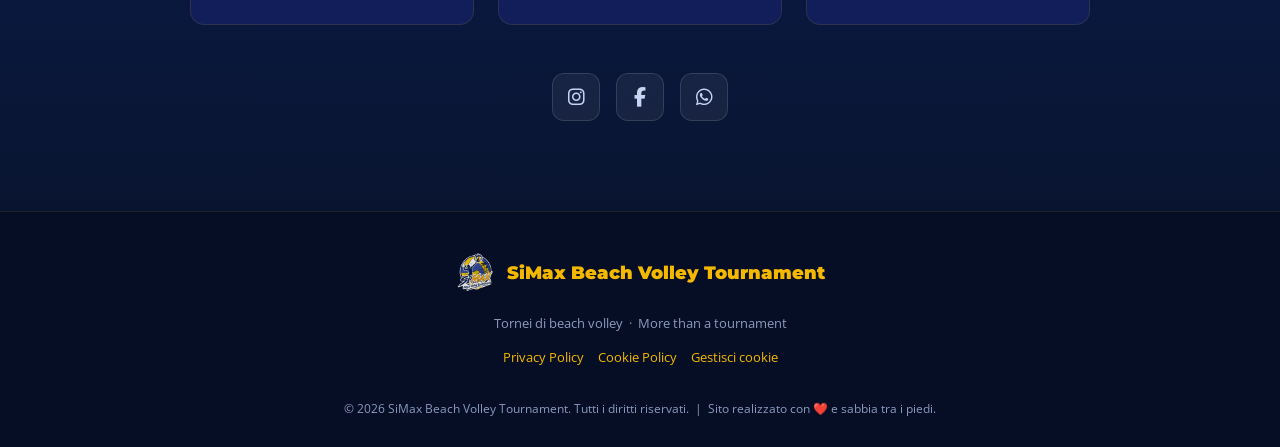
==== commit 8149f04c: "Add SiMax AI chatbot widget" ====
--- a/index.html
+++ b/index.html
@@ -10,6 +10,7 @@
   <link rel="preconnect" href="https://fonts.gstatic.com" crossorigin />
   <link href="https://fonts.googleapis.com/css2?family=Montserrat:wght@400;600;700;900&family=Open+Sans:wght@400;500;600&display=swap" rel="stylesheet" />
   <link rel="stylesheet" href="https://cdnjs.cloudflare.com/ajax/libs/font-awesome/6.5.0/css/all.min.css" />
+  <link rel="stylesheet" href="chatbot.css" />
 
   <style>
     /* ===========================
@@ -2103,6 +2104,12 @@
     </div>
   </div>
 </div>
+
+<!-- ============================================================
+     CHATBOT SiMax AI (markup generato da chatbot.js)
+============================================================ -->
+<div id="simax-chat-root"></div>
+<script src="chatbot.js" defer></script>
 
 <!-- ============================================================
      JAVASCRIPT
--- a/chatbot.css
+++ b/chatbot.css
@@ -0,0 +1,503 @@
+/* ============================================================
+   SiMax AI – chatbot widget
+============================================================ */
+.sxc-root {
+  --sxc-navy: var(--navy, #0b1740);
+  --sxc-navy-mid: var(--navy-mid, #152060);
+  --sxc-navy-light: var(--navy-light, #1e2f80);
+  --sxc-gold: var(--gold, #f5b800);
+  --sxc-gold-dark: var(--gold-dark, #c99200);
+  --sxc-white: var(--white, #ffffff);
+  --sxc-text-light: var(--text-light, #c8d4f0);
+  --sxc-text-muted: var(--text-muted, #8a9bbf);
+  --sxc-safe-bottom: env(safe-area-inset-bottom, 0px);
+  --sxc-safe-right: env(safe-area-inset-right, 0px);
+  font-family: 'Open Sans', sans-serif;
+}
+
+.sxc-sr-only {
+  position: absolute !important;
+  width: 1px;
+  height: 1px;
+  padding: 0;
+  margin: -1px;
+  overflow: hidden;
+  clip: rect(0, 0, 0, 0);
+  white-space: nowrap;
+  border: 0;
+}
+
+/* ---------- Launcher ---------- */
+.sxc-launcher {
+  position: fixed;
+  right: calc(20px + var(--sxc-safe-right));
+  bottom: calc(20px + var(--sxc-safe-bottom));
+  z-index: 1500;
+  width: 60px;
+  height: 60px;
+  border-radius: 50%;
+  border: 2px solid rgba(255, 255, 255, 0.85);
+  background: linear-gradient(135deg, var(--sxc-gold) 0%, var(--sxc-gold-dark) 100%);
+  color: var(--sxc-navy);
+  font-size: 1.5rem;
+  cursor: pointer;
+  display: flex;
+  align-items: center;
+  justify-content: center;
+  box-shadow: 0 10px 28px rgba(0, 0, 0, 0.4), 0 0 0 0 rgba(245, 184, 0, 0.5);
+  transition: transform 0.25s ease, box-shadow 0.25s ease;
+  animation: sxc-pop-in 0.45s ease both, sxc-pulse 2.8s ease-out 1s 2;
+}
+
+.sxc-launcher:hover { transform: translateY(-2px) scale(1.04); }
+
+.sxc-launcher:focus-visible,
+.sxc-root button:focus-visible,
+.sxc-root a:focus-visible,
+.sxc-input:focus-visible {
+  outline: 3px solid var(--sxc-white);
+  outline-offset: 2px;
+}
+
+.sxc-launcher .sxc-icon-close { display: none; }
+.sxc-root.is-open .sxc-launcher .sxc-icon-chat { display: none; }
+.sxc-root.is-open .sxc-launcher .sxc-icon-close { display: inline; }
+
+.sxc-launcher-badge {
+  position: absolute;
+  top: 2px;
+  right: 2px;
+  width: 14px;
+  height: 14px;
+  border-radius: 50%;
+  background: #e5484d;
+  border: 2px solid var(--sxc-white);
+  display: none;
+}
+
+.sxc-root.has-unread .sxc-launcher-badge { display: block; }
+
+.sxc-tooltip {
+  position: absolute;
+  right: calc(100% + 12px);
+  top: 50%;
+  transform: translateY(-50%) translateX(6px);
+  background: var(--sxc-navy);
+  color: var(--sxc-white);
+  border: 1px solid rgba(245, 184, 0, 0.4);
+  font-family: 'Montserrat', sans-serif;
+  font-size: 0.78rem;
+  font-weight: 700;
+  white-space: nowrap;
+  padding: 7px 12px;
+  border-radius: 8px;
+  box-shadow: 0 6px 18px rgba(0, 0, 0, 0.35);
+  opacity: 0;
+  pointer-events: none;
+  transition: opacity 0.2s ease, transform 0.2s ease;
+}
+
+.sxc-launcher:hover .sxc-tooltip,
+.sxc-launcher:focus-visible .sxc-tooltip {
+  opacity: 1;
+  transform: translateY(-50%) translateX(0);
+}
+
+.sxc-root.is-open .sxc-tooltip { display: none; }
+
+/* Hide launcher while the cookie banner occupies the bottom of the page */
+body:has(.cookie-banner.open) .sxc-root:not(.is-open) .sxc-launcher { display: none; }
+
+/* ---------- Panel ---------- */
+.sxc-panel {
+  position: fixed;
+  right: calc(20px + var(--sxc-safe-right));
+  bottom: calc(92px + var(--sxc-safe-bottom));
+  z-index: 1600;
+  width: min(400px, calc(100vw - 32px));
+  height: min(620px, calc(100vh - 130px));
+  height: min(620px, calc(100dvh - 130px));
+  display: flex;
+  flex-direction: column;
+  background: var(--sxc-navy);
+  color: var(--sxc-white);
+  border: 1px solid rgba(245, 184, 0, 0.3);
+  border-radius: 18px;
+  box-shadow: 0 24px 64px rgba(0, 0, 0, 0.55);
+  overflow: hidden;
+  transform-origin: bottom right;
+}
+
+.sxc-panel[hidden] { display: none; }
+
+.sxc-root.is-open .sxc-panel { animation: sxc-panel-in 0.28s cubic-bezier(.4, 0, .2, 1) both; }
+
+/* ---------- Header ---------- */
+.sxc-header {
+  display: flex;
+  align-items: center;
+  gap: 10px;
+  padding: 12px 12px 12px 16px;
+  background: linear-gradient(135deg, var(--sxc-navy-mid) 0%, var(--sxc-navy-light) 100%);
+  border-bottom: 1px solid rgba(245, 184, 0, 0.22);
+  flex-shrink: 0;
+}
+
+.sxc-avatar {
+  position: relative;
+  width: 40px;
+  height: 40px;
+  border-radius: 50%;
+  background: var(--sxc-gold);
+  color: var(--sxc-navy);
+  display: flex;
+  align-items: center;
+  justify-content: center;
+  font-size: 1.1rem;
+  flex-shrink: 0;
+}
+
+.sxc-avatar::after {
+  content: '';
+  position: absolute;
+  right: 0;
+  bottom: 0;
+  width: 11px;
+  height: 11px;
+  border-radius: 50%;
+  background: #3ddc84;
+  border: 2px solid var(--sxc-navy-mid);
+}
+
+.sxc-heading { flex: 1; min-width: 0; }
+
+.sxc-title {
+  font-family: 'Montserrat', sans-serif;
+  font-weight: 900;
+  font-size: 1rem;
+  letter-spacing: 0.4px;
+  margin: 0;
+  color: var(--sxc-white);
+}
+
+.sxc-title:focus { outline: none; }
+
+.sxc-subtitle {
+  font-size: 0.74rem;
+  color: var(--sxc-text-light);
+  margin: 1px 0 0;
+  white-space: nowrap;
+  overflow: hidden;
+  text-overflow: ellipsis;
+}
+
+.sxc-header-actions {
+  display: flex;
+  align-items: center;
+  gap: 6px;
+  flex-shrink: 0;
+}
+
+.sxc-lang {
+  display: inline-flex;
+  border: 1px solid rgba(255, 255, 255, 0.2);
+  border-radius: 8px;
+  overflow: hidden;
+}
+
+.sxc-lang button {
+  border: none;
+  background: transparent;
+  color: var(--sxc-text-light);
+  font-family: 'Montserrat', sans-serif;
+  font-size: 0.7rem;
+  font-weight: 700;
+  padding: 6px 7px;
+  cursor: pointer;
+  line-height: 1;
+}
+
+.sxc-lang button[aria-pressed="true"] {
+  background: var(--sxc-gold);
+  color: var(--sxc-navy);
+}
+
+.sxc-icon-btn {
+  width: 34px;
+  height: 34px;
+  border-radius: 8px;
+  border: none;
+  background: rgba(255, 255, 255, 0.08);
+  color: var(--sxc-white);
+  cursor: pointer;
+  display: inline-flex;
+  align-items: center;
+  justify-content: center;
+  font-size: 0.9rem;
+  transition: background 0.2s ease;
+}
+
+.sxc-icon-btn:hover { background: rgba(255, 255, 255, 0.18); }
+
+/* ---------- Messages ---------- */
+.sxc-messages {
+  flex: 1;
+  overflow-y: auto;
+  overscroll-behavior: contain;
+  -webkit-overflow-scrolling: touch;
+  padding: 16px 14px 8px;
+  display: flex;
+  flex-direction: column;
+  gap: 10px;
+  background:
+    radial-gradient(circle at 100% 0%, rgba(245, 184, 0, 0.06), transparent 45%),
+    var(--sxc-navy);
+}
+
+.sxc-msg {
+  display: flex;
+  max-width: 88%;
+  animation: sxc-msg-in 0.22s ease both;
+}
+
+.sxc-msg--user { align-self: flex-end; }
+.sxc-msg--assistant { align-self: flex-start; }
+
+.sxc-bubble {
+  padding: 10px 13px;
+  border-radius: 14px;
+  font-size: 0.9rem;
+  line-height: 1.55;
+  white-space: pre-wrap;
+  overflow-wrap: anywhere;
+}
+
+.sxc-msg--user .sxc-bubble {
+  background: var(--sxc-gold);
+  color: var(--sxc-navy);
+  border-bottom-right-radius: 4px;
+  font-weight: 500;
+}
+
+.sxc-msg--assistant .sxc-bubble {
+  background: var(--sxc-navy-mid);
+  color: var(--sxc-white);
+  border: 1px solid rgba(255, 255, 255, 0.08);
+  border-bottom-left-radius: 4px;
+}
+
+.sxc-msg--error .sxc-bubble {
+  border-color: rgba(245, 184, 0, 0.45);
+}
+
+.sxc-bubble a {
+  color: var(--sxc-gold);
+  font-weight: 600;
+  text-decoration: underline;
+  text-underline-offset: 2px;
+}
+
+.sxc-bubble a:hover { color: #ffe066; }
+
+.sxc-bubble strong { font-weight: 700; }
+
+.sxc-retry {
+  display: inline-flex;
+  align-items: center;
+  gap: 7px;
+  margin-top: 10px;
+  padding: 7px 13px;
+  border-radius: 8px;
+  border: 1px solid rgba(245, 184, 0, 0.55);
+  background: transparent;
+  color: var(--sxc-gold);
+  font-family: 'Montserrat', sans-serif;
+  font-weight: 700;
+  font-size: 0.78rem;
+  cursor: pointer;
+}
+
+.sxc-retry:hover { background: rgba(245, 184, 0, 0.12); }
+
+.sxc-suggestions {
+  display: flex;
+  flex-wrap: wrap;
+  gap: 8px;
+  padding-left: 2px;
+}
+
+.sxc-chip {
+  border: 1px solid rgba(245, 184, 0, 0.5);
+  background: rgba(245, 184, 0, 0.08);
+  color: var(--sxc-gold);
+  border-radius: 999px;
+  padding: 7px 13px;
+  font-family: 'Montserrat', sans-serif;
+  font-size: 0.76rem;
+  font-weight: 700;
+  cursor: pointer;
+  transition: background 0.2s ease, transform 0.2s ease;
+}
+
+.sxc-chip:hover { background: rgba(245, 184, 0, 0.18); transform: translateY(-1px); }
+.sxc-chip:disabled { opacity: 0.5; cursor: not-allowed; transform: none; }
+
+/* ---------- Typing indicator ---------- */
+.sxc-typing .sxc-bubble {
+  display: flex;
+  flex-direction: column;
+  gap: 6px;
+  white-space: normal;
+}
+
+.sxc-dots { display: inline-flex; gap: 5px; padding: 3px 0; }
+
+.sxc-dots span {
+  width: 8px;
+  height: 8px;
+  border-radius: 50%;
+  background: var(--sxc-gold);
+  animation: sxc-dot 1.2s infinite ease-in-out;
+}
+
+.sxc-dots span:nth-child(2) { animation-delay: 0.15s; }
+.sxc-dots span:nth-child(3) { animation-delay: 0.3s; }
+
+.sxc-typing-text {
+  font-size: 0.78rem;
+  color: var(--sxc-text-light);
+  font-style: italic;
+}
+
+/* ---------- Composer ---------- */
+.sxc-composer {
+  flex-shrink: 0;
+  padding: 10px 12px calc(10px + var(--sxc-safe-bottom));
+  border-top: 1px solid rgba(245, 184, 0, 0.18);
+  background: var(--sxc-navy-mid);
+}
+
+.sxc-form {
+  display: flex;
+  align-items: flex-end;
+  gap: 8px;
+}
+
+.sxc-input {
+  flex: 1;
+  resize: none;
+  min-height: 42px;
+  max-height: 120px;
+  padding: 10px 12px;
+  border-radius: 12px;
+  border: 1px solid rgba(255, 255, 255, 0.18);
+  background: rgba(255, 255, 255, 0.06);
+  color: var(--sxc-white);
+  font-family: inherit;
+  font-size: 0.9rem;
+  line-height: 1.4;
+}
+
+.sxc-input::placeholder { color: var(--sxc-text-muted); }
+.sxc-input:focus { border-color: var(--sxc-gold); outline: none; }
+.sxc-input:disabled { opacity: 0.6; }
+
+.sxc-send {
+  width: 42px;
+  height: 42px;
+  border-radius: 12px;
+  border: none;
+  background: var(--sxc-gold);
+  color: var(--sxc-navy);
+  font-size: 1rem;
+  cursor: pointer;
+  flex-shrink: 0;
+  display: inline-flex;
+  align-items: center;
+  justify-content: center;
+  transition: background 0.2s ease, transform 0.2s ease;
+}
+
+.sxc-send:hover:not(:disabled) { background: #ffe066; transform: translateY(-1px); }
+.sxc-send:disabled { opacity: 0.45; cursor: not-allowed; }
+
+.sxc-meta {
+  display: flex;
+  justify-content: space-between;
+  gap: 8px;
+  margin-top: 6px;
+  font-size: 0.7rem;
+  color: var(--sxc-text-muted);
+  min-height: 1em;
+}
+
+.sxc-notice { color: #ffb4b4; }
+.sxc-counter[hidden] { display: none; }
+.sxc-counter.is-over { color: #ffb4b4; font-weight: 700; }
+
+/* ---------- Mobile ---------- */
+@media (max-width: 600px) {
+  .sxc-launcher {
+    width: 54px;
+    height: 54px;
+    right: calc(14px + var(--sxc-safe-right));
+    bottom: calc(14px + var(--sxc-safe-bottom));
+  }
+
+  .sxc-tooltip { display: none; }
+
+  .sxc-root.is-open .sxc-launcher { display: none; }
+
+  .sxc-panel {
+    left: 0;
+    right: 0;
+    top: var(--sxc-vv-top, 0px);
+    bottom: auto;
+    width: 100%;
+    height: 100vh;
+    height: var(--sxc-vv-height, 100dvh);
+    border-radius: 0;
+    border: none;
+  }
+
+  .sxc-header { padding-top: calc(12px + env(safe-area-inset-top, 0px)); }
+
+  .sxc-input { font-size: 16px; }
+
+  html.sxc-lock-scroll,
+  html.sxc-lock-scroll body { overflow: hidden; }
+}
+
+/* ---------- Animations ---------- */
+@keyframes sxc-pop-in {
+  from { opacity: 0; transform: scale(0.6); }
+  to   { opacity: 1; transform: scale(1); }
+}
+
+@keyframes sxc-pulse {
+  0%   { box-shadow: 0 10px 28px rgba(0, 0, 0, 0.4), 0 0 0 0 rgba(245, 184, 0, 0.55); }
+  70%  { box-shadow: 0 10px 28px rgba(0, 0, 0, 0.4), 0 0 0 16px rgba(245, 184, 0, 0); }
+  100% { box-shadow: 0 10px 28px rgba(0, 0, 0, 0.4), 0 0 0 0 rgba(245, 184, 0, 0); }
+}
+
+@keyframes sxc-panel-in {
+  from { opacity: 0; transform: translateY(14px) scale(0.97); }
+  to   { opacity: 1; transform: translateY(0) scale(1); }
+}
+
+@keyframes sxc-msg-in {
+  from { opacity: 0; transform: translateY(6px); }
+  to   { opacity: 1; transform: translateY(0); }
+}
+
+@keyframes sxc-dot {
+  0%, 80%, 100% { transform: scale(0.6); opacity: 0.4; }
+  40%           { transform: scale(1); opacity: 1; }
+}
+
+@media (prefers-reduced-motion: reduce) {
+  .sxc-launcher,
+  .sxc-root.is-open .sxc-panel,
+  .sxc-msg,
+  .sxc-dots span { animation: none !important; }
+}
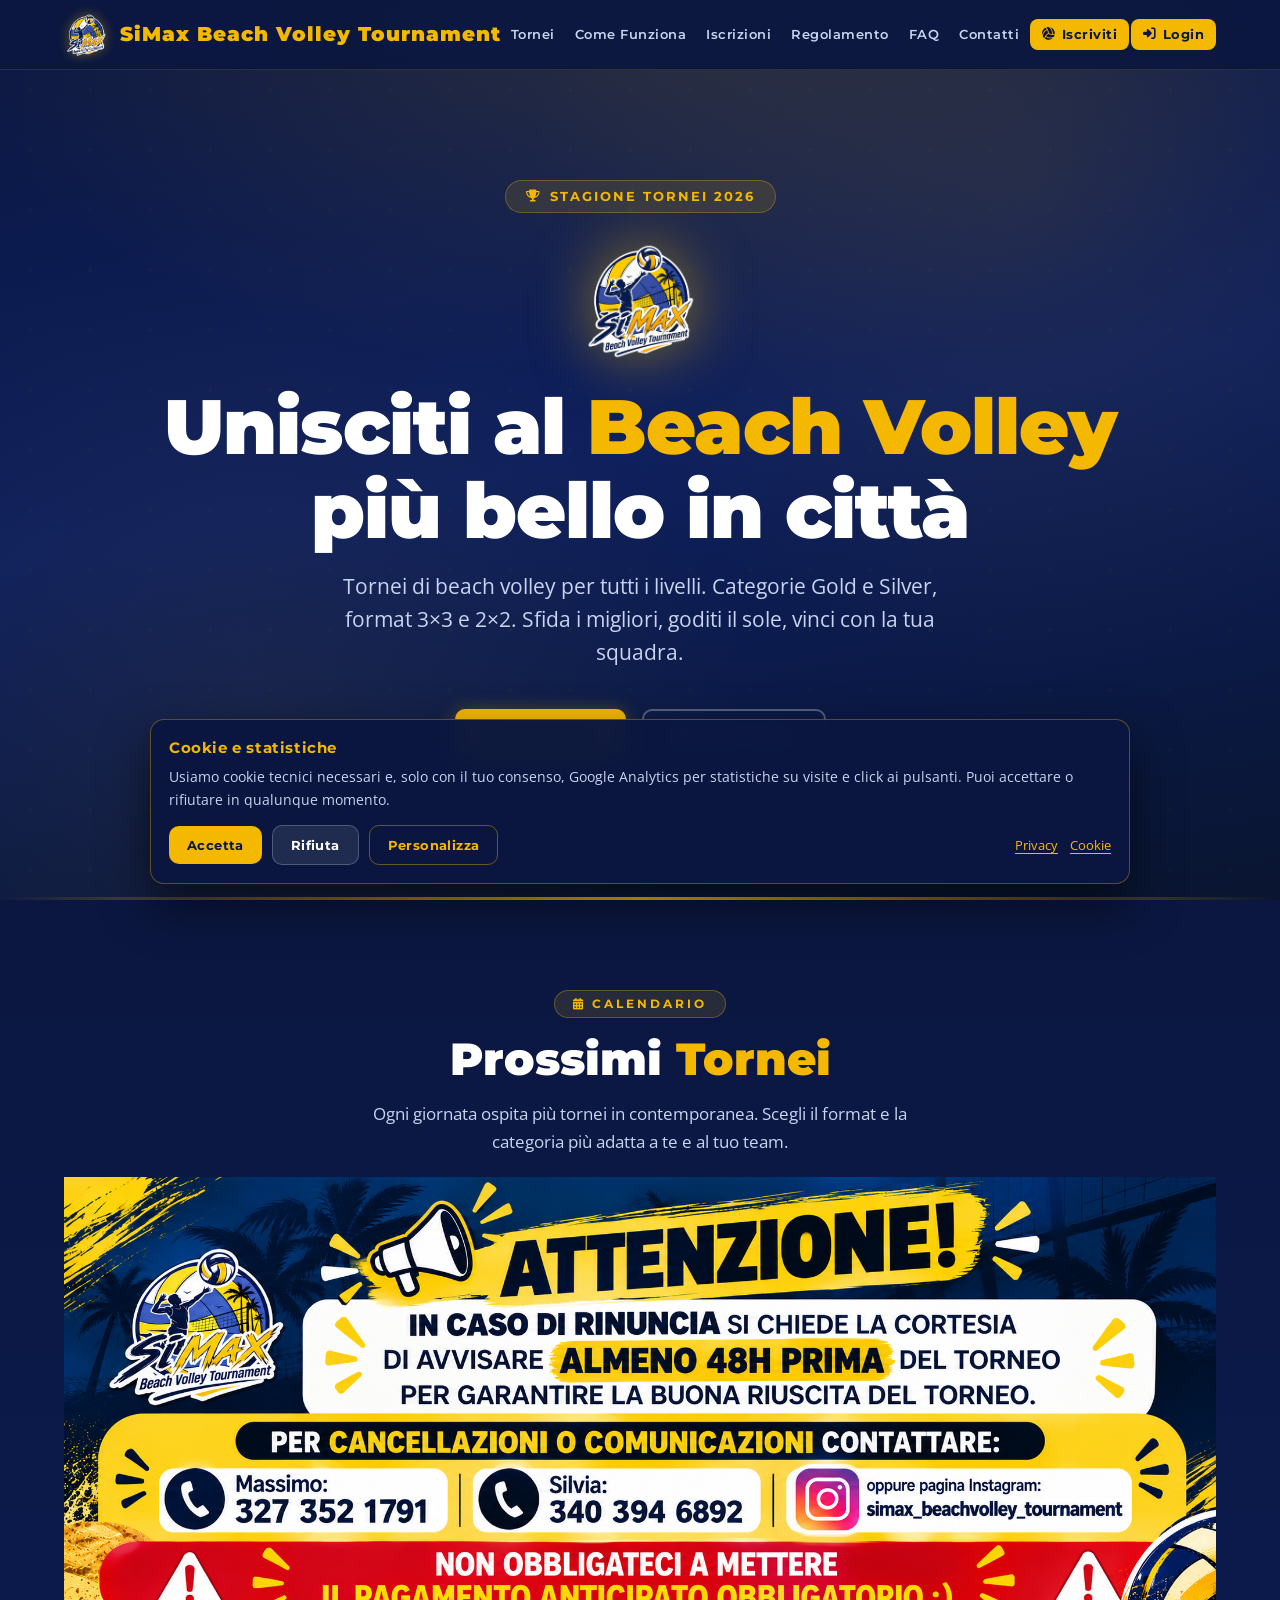
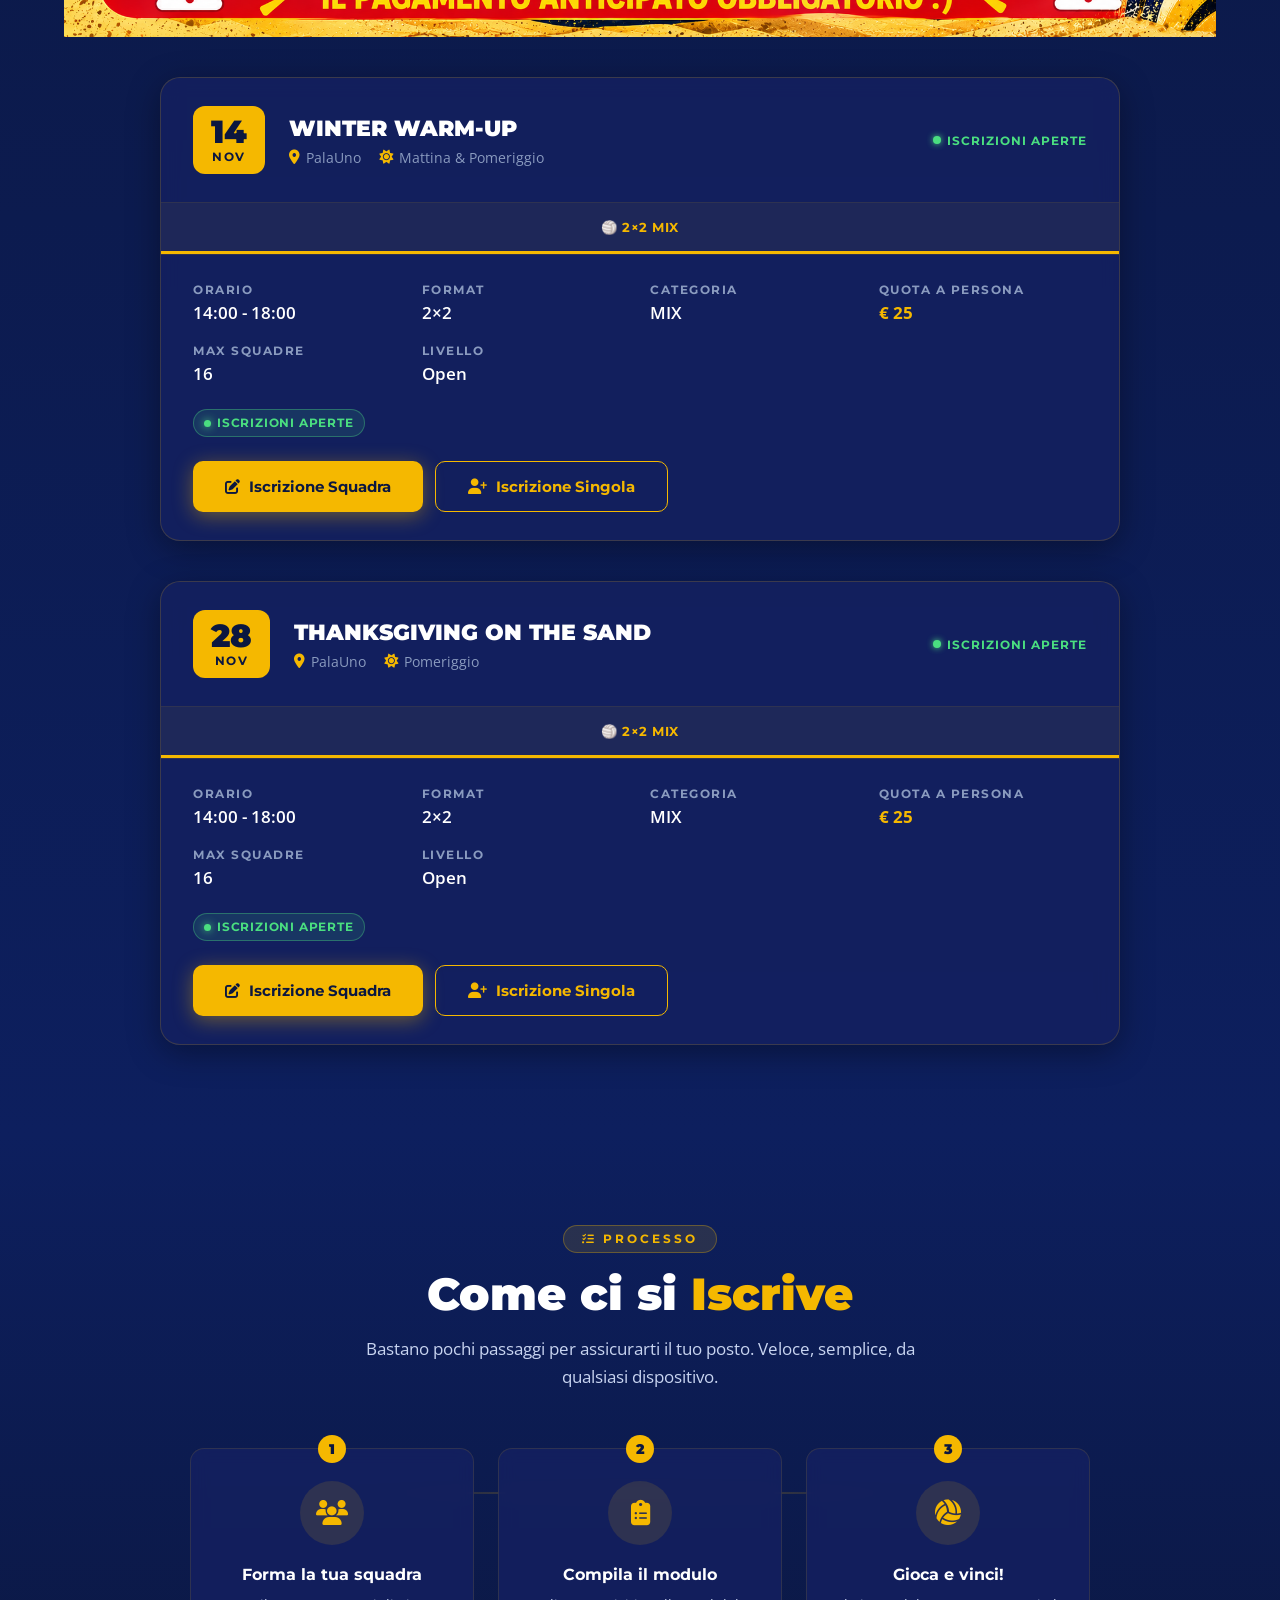
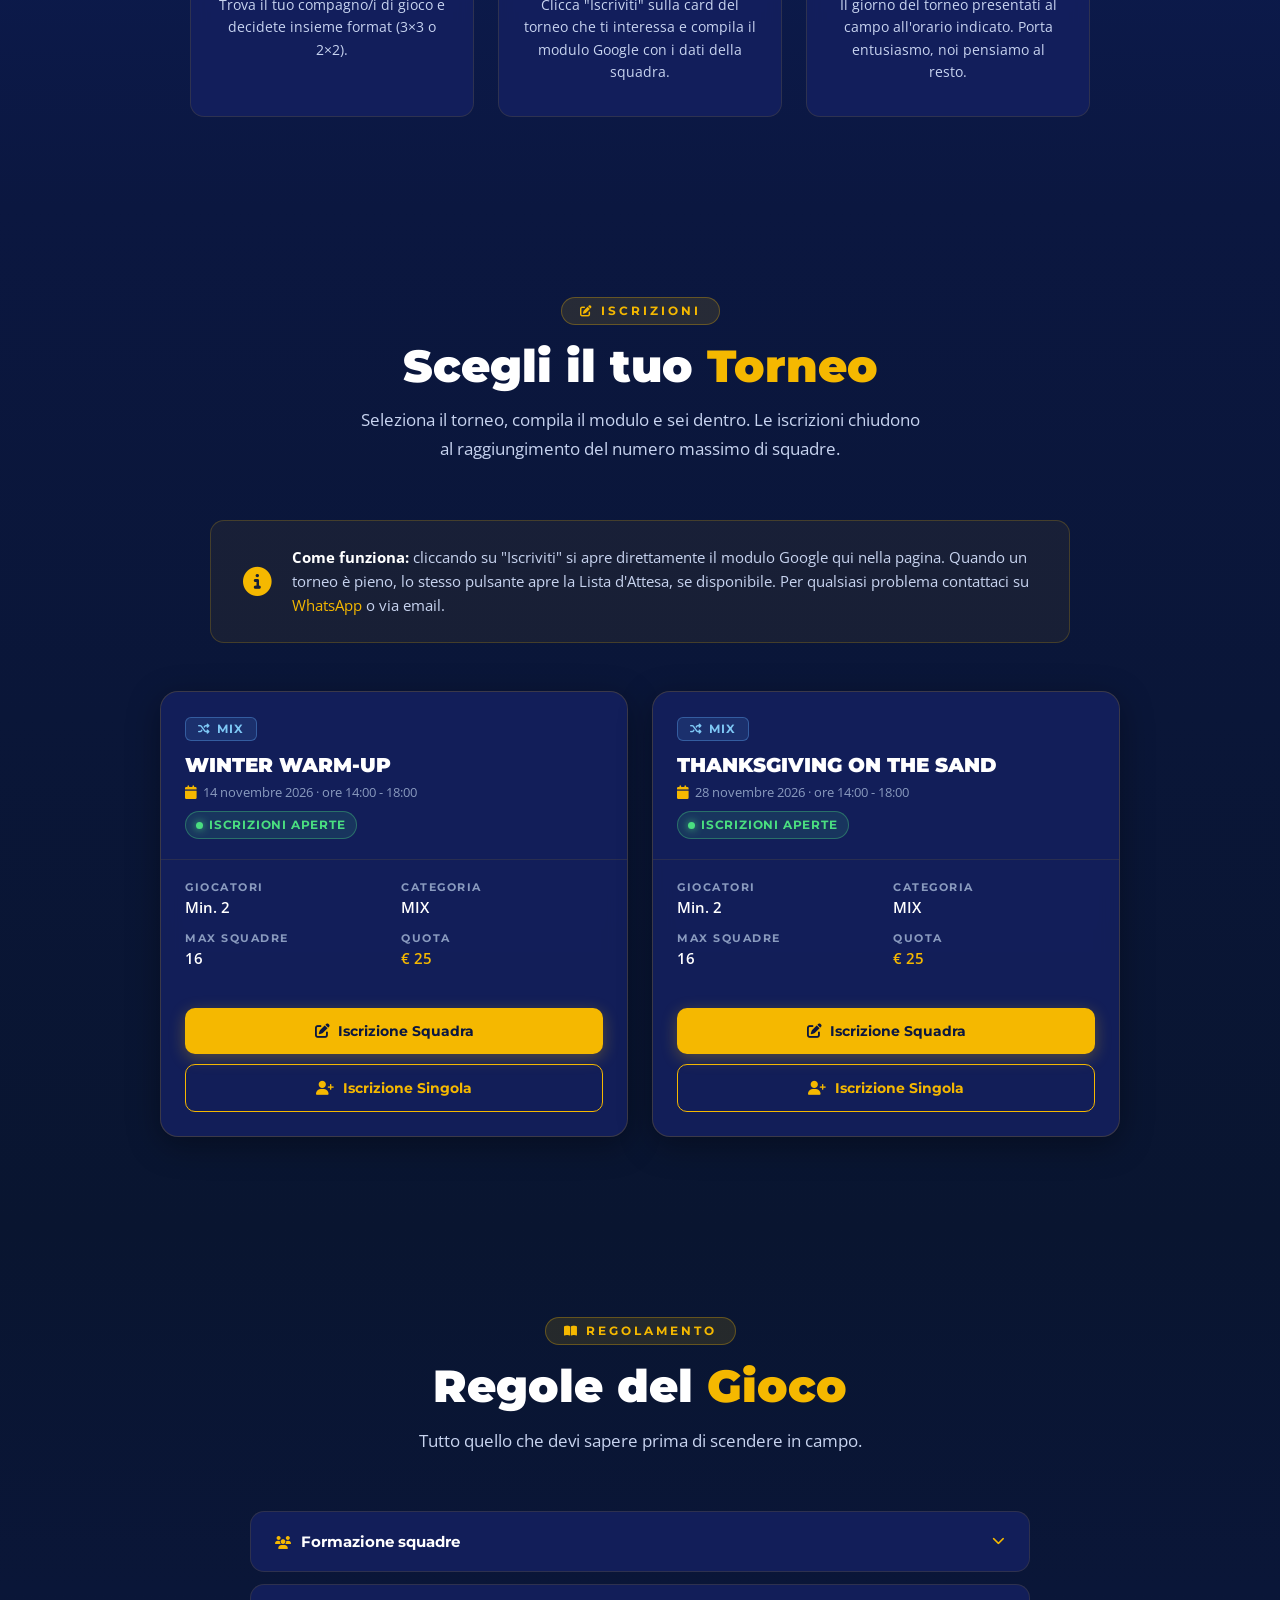
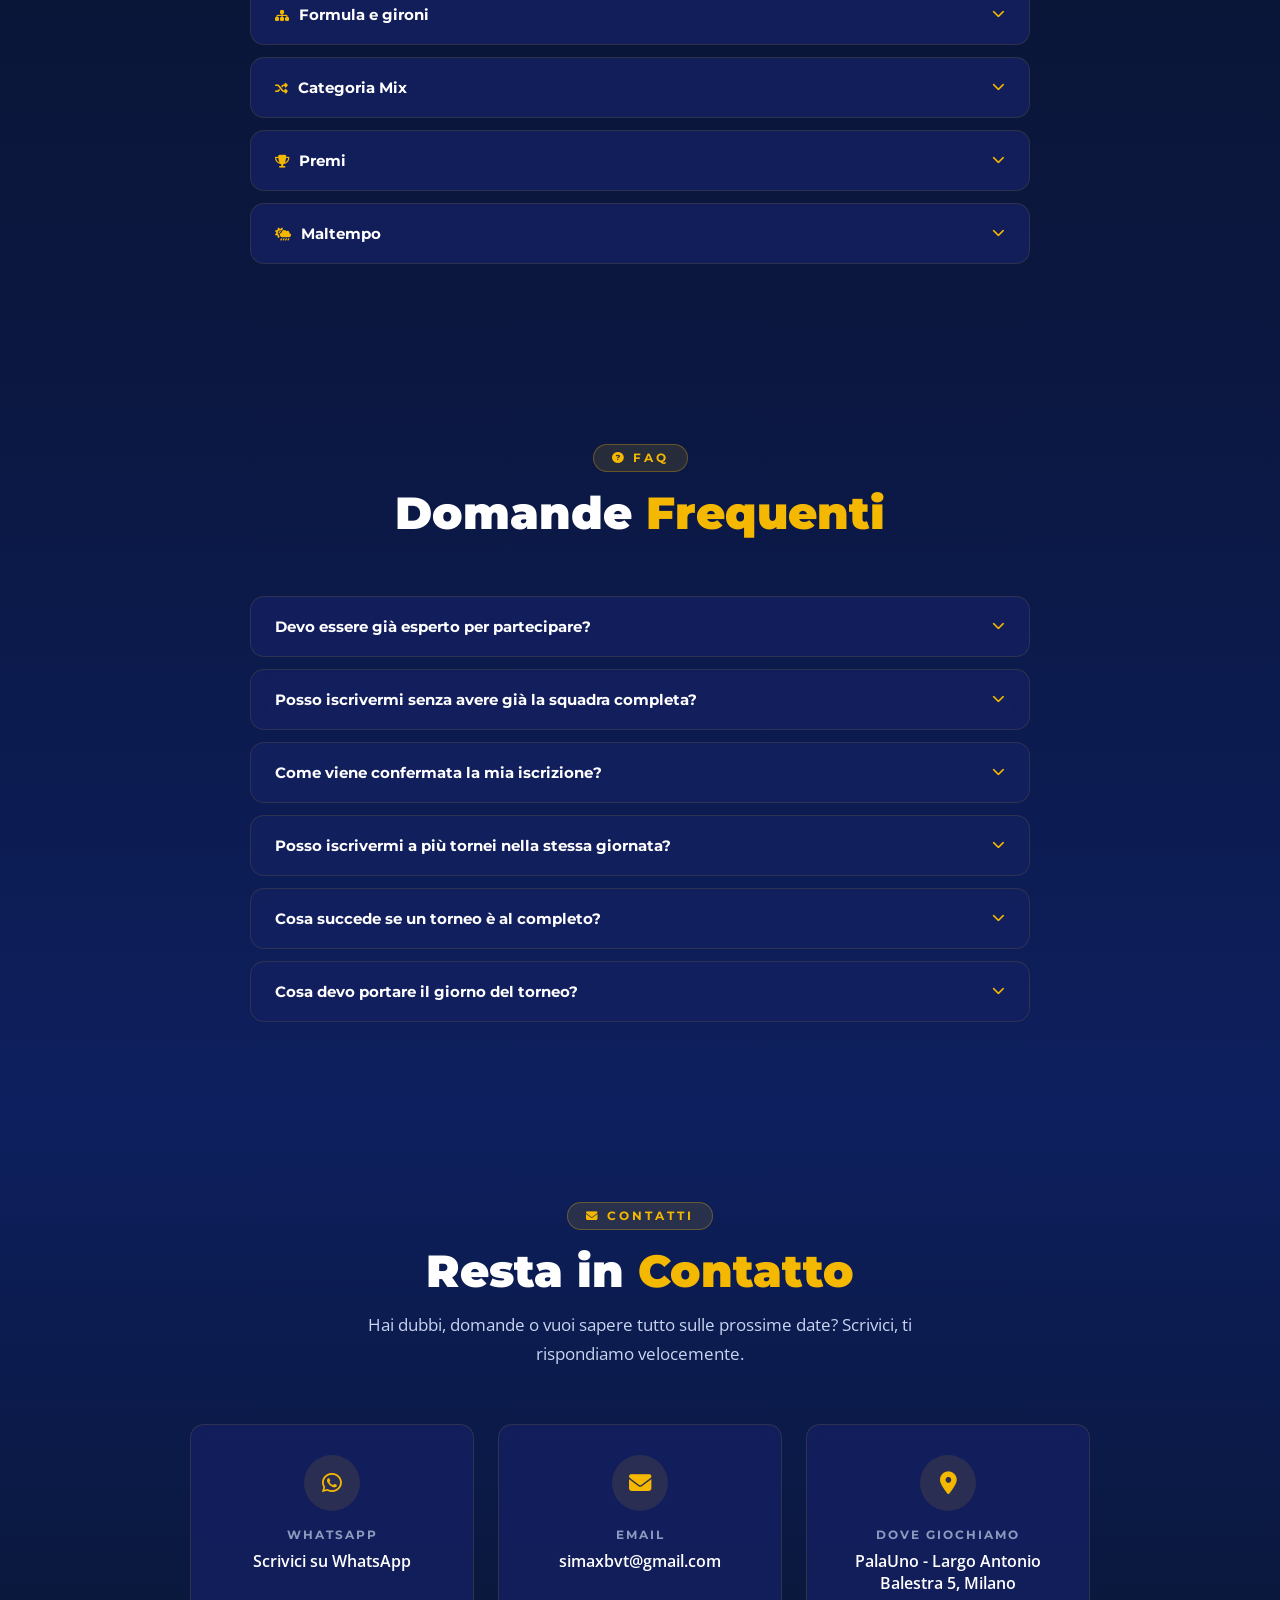
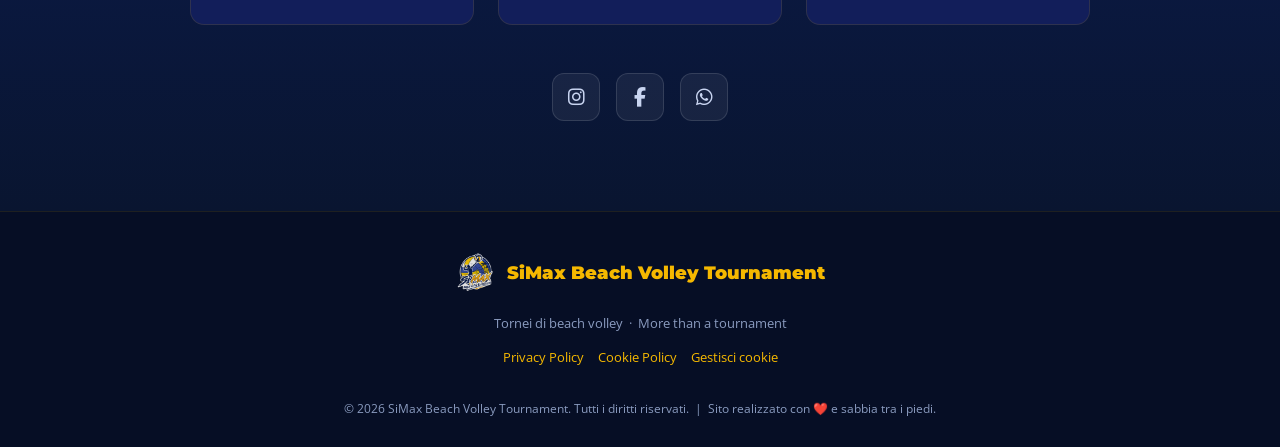
==== commit f030b4ec: "Navbar: prevent button wrapping at intermediate widths/zoom" ====
--- a/index.html
+++ b/index.html
@@ -109,6 +109,10 @@
     }
 
     .nav-links a {
+      display: inline-flex;
+      align-items: center;
+      gap: 6px;
+      white-space: nowrap;
       padding: 8px 14px;
       border-radius: 8px;
       font-family: 'Montserrat', sans-serif;
@@ -137,6 +141,12 @@
     .nav-links .btn-nav:hover {
       background: var(--gold-light);
       transform: translateY(-1px);
+    }
+
+    @media (max-width: 1280px) {
+      .nav-links { gap: 2px; }
+      .nav-links a { padding: 8px 9px; font-size: 0.8rem; }
+      .nav-links .btn-nav { padding: 8px 12px; }
     }
 
     /* Hamburger */
@@ -163,6 +173,12 @@
     #hamburger.open span:nth-child(1) { transform: translateY(7px) rotate(45deg); }
     #hamburger.open span:nth-child(2) { opacity: 0; }
     #hamburger.open span:nth-child(3) { transform: translateY(-7px) rotate(-45deg); }
+
+    /* Full menu no longer fits on one line: switch to hamburger */
+    @media (max-width: 1060px) {
+      .nav-links { display: none; }
+      #hamburger { display: flex; }
+    }
 
     /* Mobile nav */
     #mobile-nav {
--- a/chatbot.css
+++ b/chatbot.css
@@ -215,6 +215,17 @@
   padding: 6px 7px;
   cursor: pointer;
   line-height: 1;
+  display: inline-flex;
+  align-items: center;
+  gap: 4px;
+}
+
+.sxc-flag {
+  width: 16px;
+  height: 11px;
+  border-radius: 2px;
+  box-shadow: 0 0 0 1px rgba(255, 255, 255, 0.35);
+  flex-shrink: 0;
 }
 
 .sxc-lang button[aria-pressed="true"] {
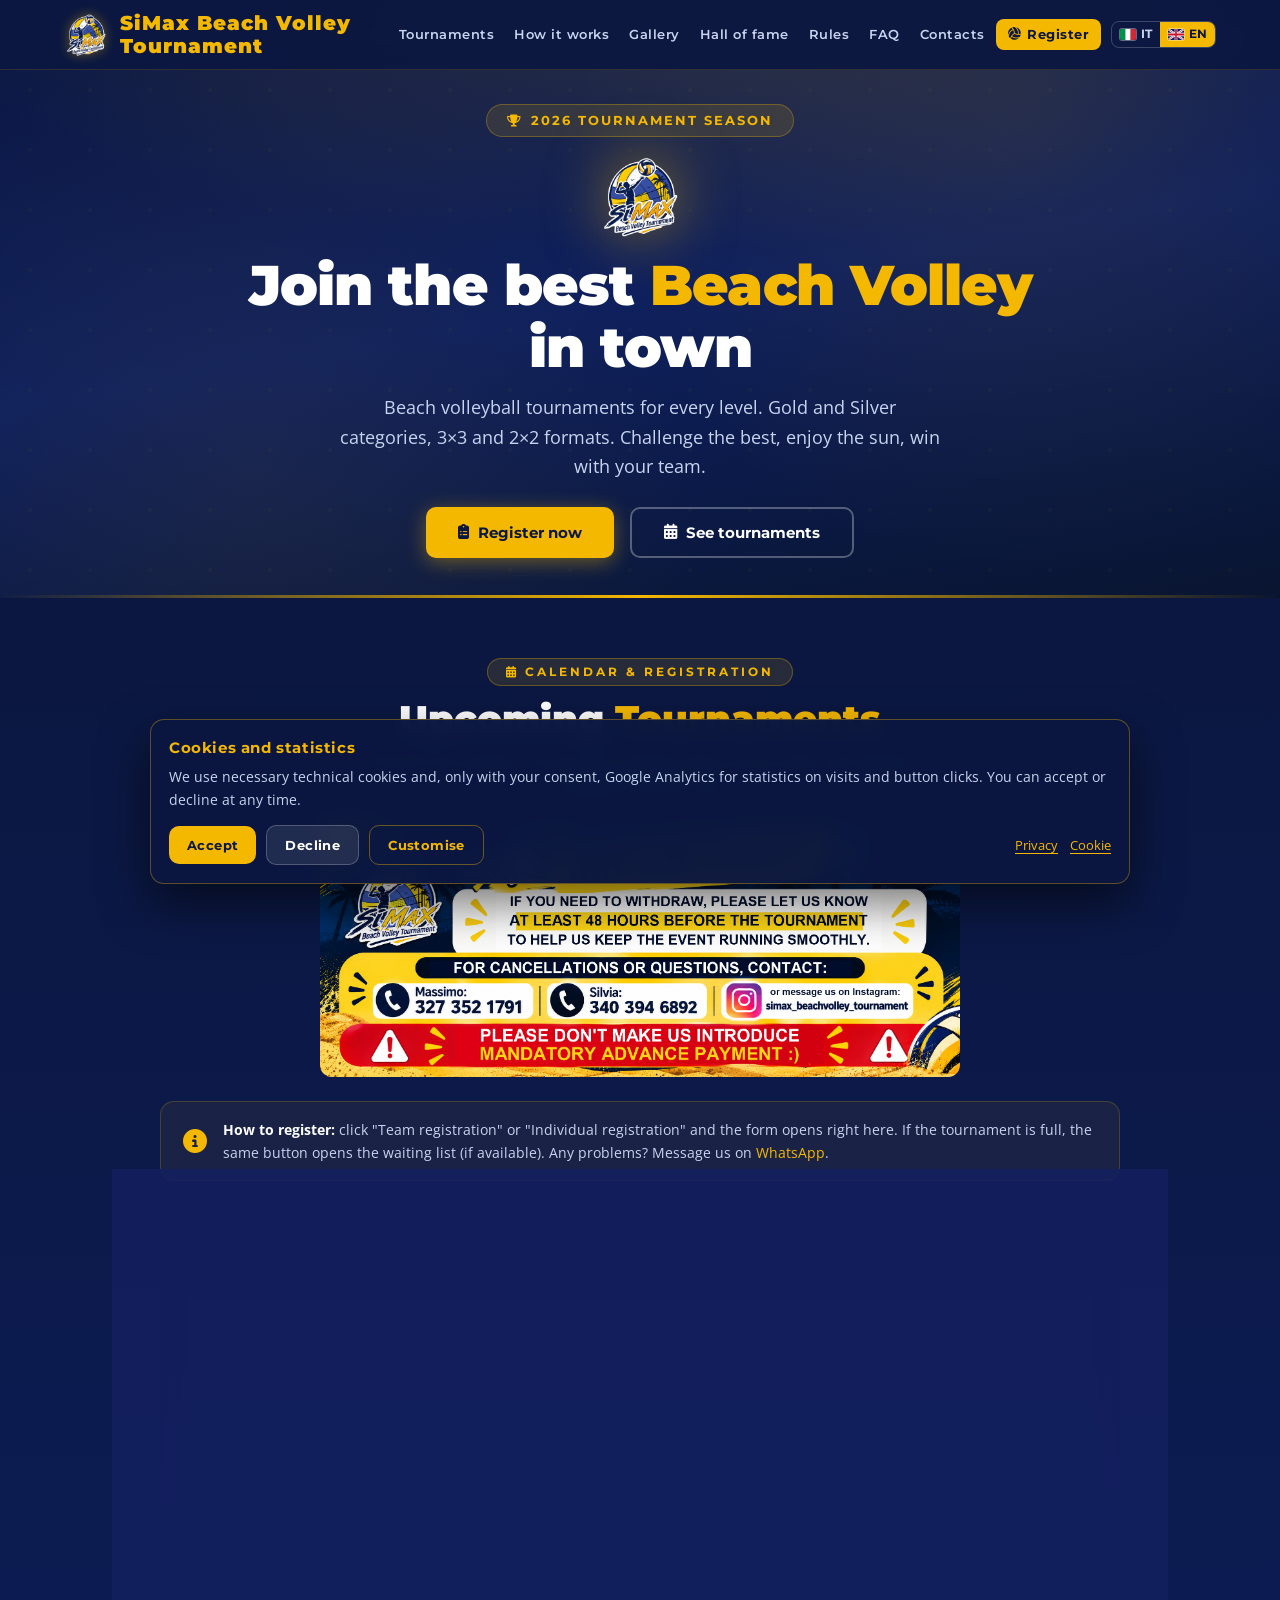
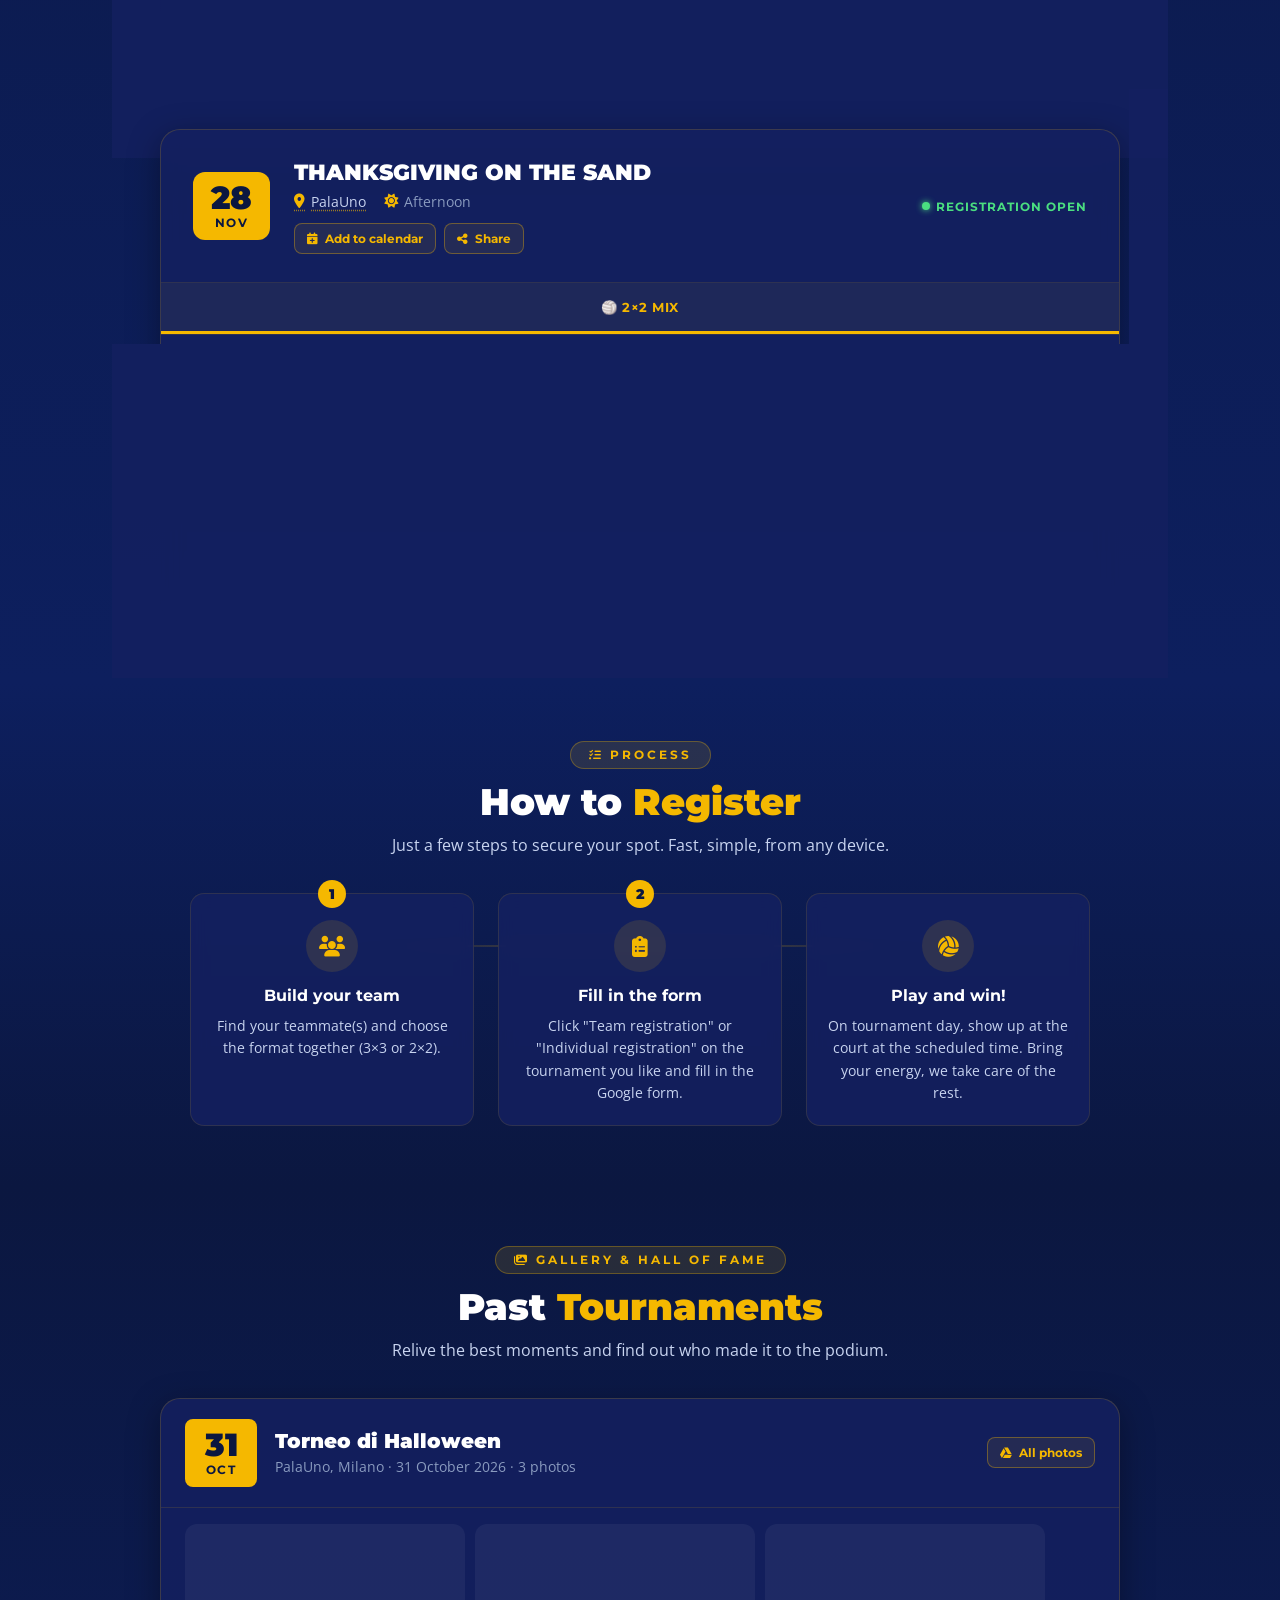
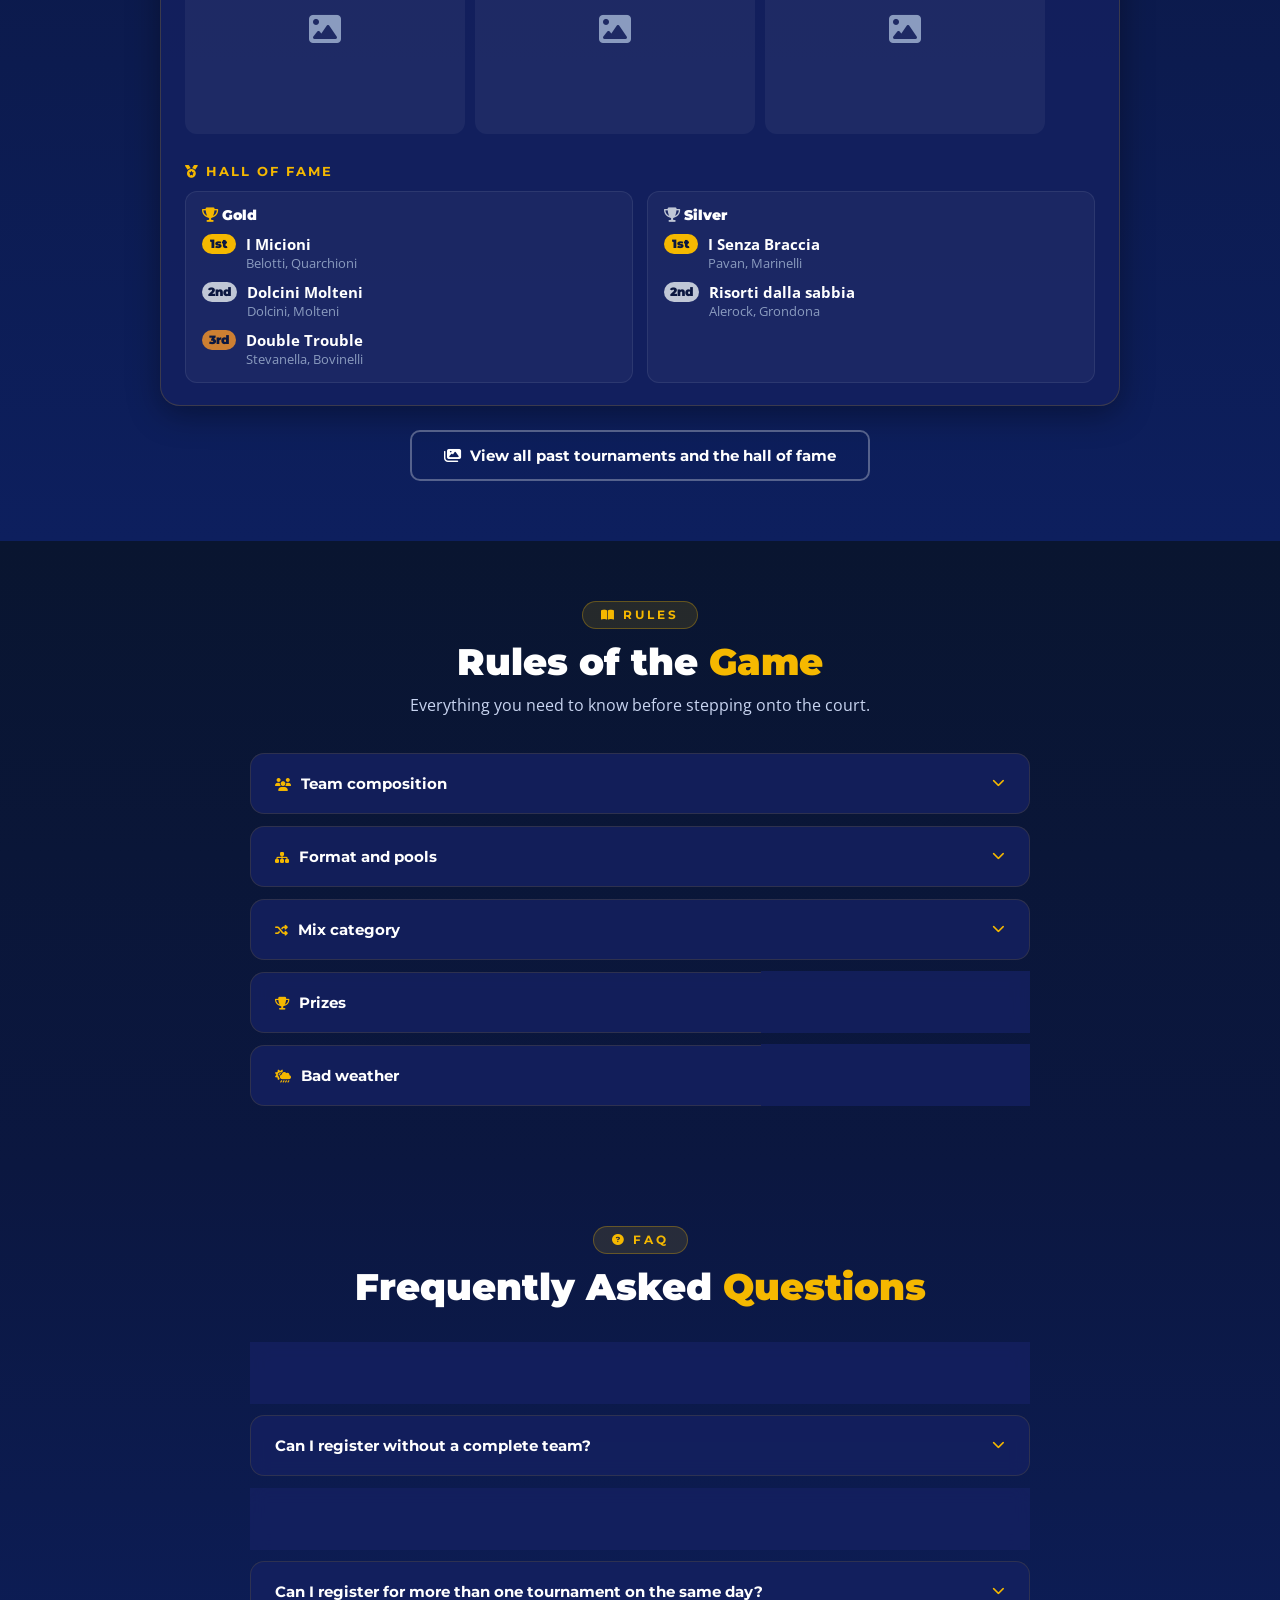
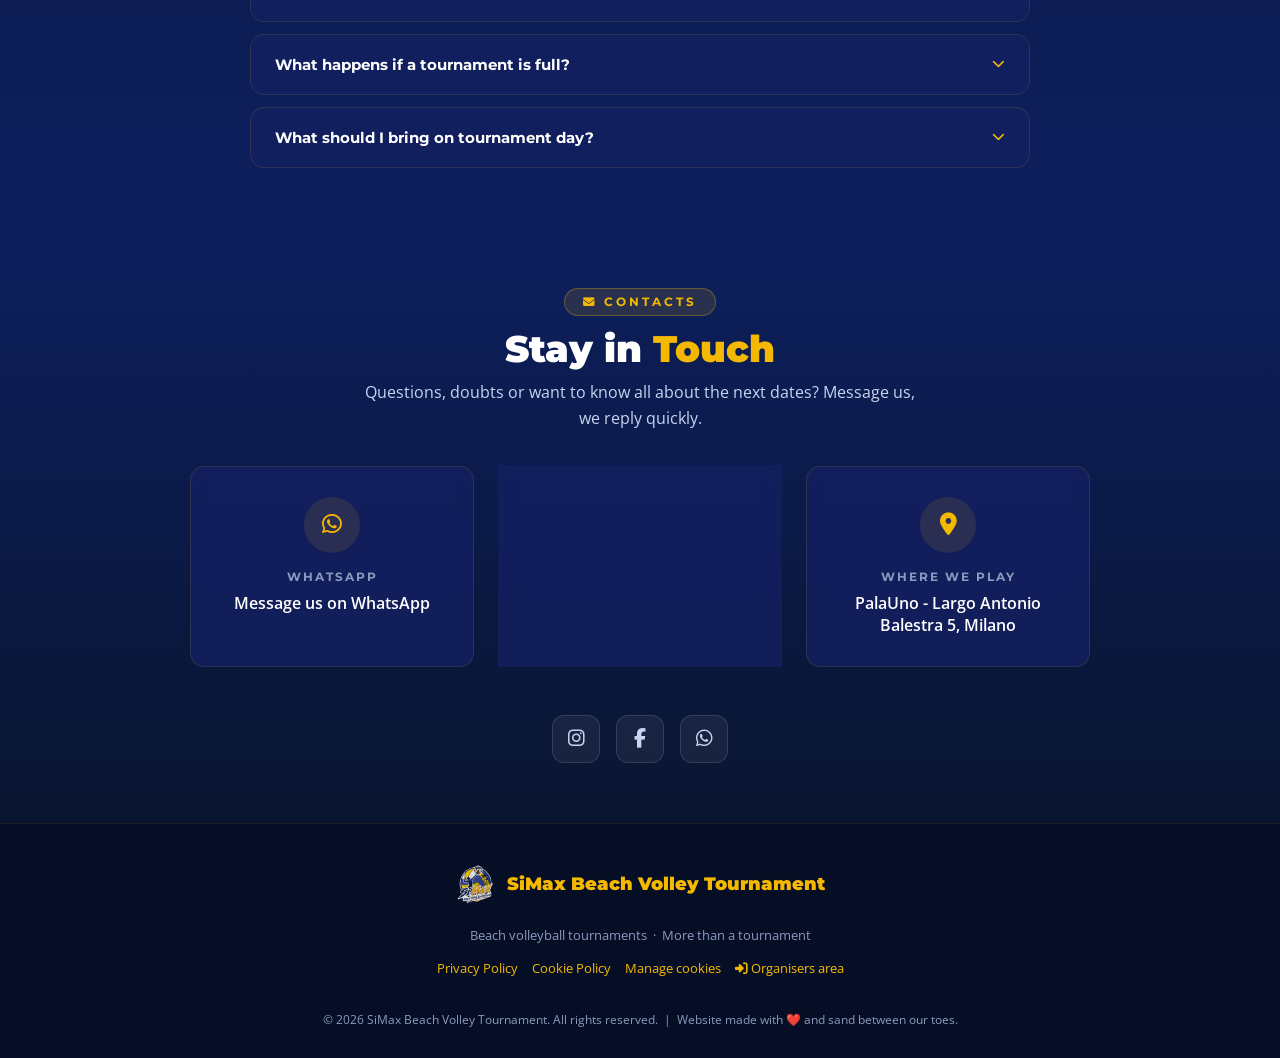
==== commit e46e92bb: "Redesign site with bilingual UI, gallery archive and team hall of fame" ====
--- a/index.html
+++ b/index.html
@@ -5,12 +5,29 @@
   <meta name="viewport" content="width=device-width, initial-scale=1.0" />
   <title>SIMAX Beach Volley Tournament</title>
   <meta name="description" content="Iscriviti ai tornei di beach volley SiMax. Categorie Gold e Silver, format 3x3 e 2x2. Divertiti, vinci, fai squadra!" />
+  <link rel="canonical" href="https://tommyfarnese.github.io/simax_beachvolley_tournament/" />
+  <meta name="theme-color" content="#0b1740" />
+  <meta property="og:type" content="website" />
+  <meta property="og:locale" content="it_IT" />
+  <meta property="og:site_name" content="SiMax Beach Volley Tournament" />
+  <meta property="og:title" content="SiMax Beach Volley Tournament – Tornei di beach volley a Milano" />
+  <meta property="og:description" content="Tornei 2x2 e 3x3 per tutti i livelli al PalaUno di Milano. Guarda il calendario e iscriviti online!" />
+  <meta property="og:url" content="https://tommyfarnese.github.io/simax_beachvolley_tournament/" />
+  <meta property="og:image" content="https://tommyfarnese.github.io/simax_beachvolley_tournament/Tornei/og-image.jpg" />
+  <meta property="og:image:width" content="1200" />
+  <meta property="og:image:height" content="630" />
+  <meta property="og:image:alt" content="Logo SiMax Beach Volley Tournament" />
+  <meta name="twitter:card" content="summary_large_image" />
+  <meta name="twitter:title" content="SiMax Beach Volley Tournament" />
+  <meta name="twitter:description" content="Tornei 2x2 e 3x3 per tutti i livelli al PalaUno di Milano. Iscriviti online!" />
+  <meta name="twitter:image" content="https://tommyfarnese.github.io/simax_beachvolley_tournament/Tornei/og-image.jpg" />
   <link rel="icon" href="Tornei/logo.png" type="image/png" />
   <link rel="preconnect" href="https://fonts.googleapis.com" />
   <link rel="preconnect" href="https://fonts.gstatic.com" crossorigin />
   <link href="https://fonts.googleapis.com/css2?family=Montserrat:wght@400;600;700;900&family=Open+Sans:wght@400;500;600&display=swap" rel="stylesheet" />
   <link rel="stylesheet" href="https://cdnjs.cloudflare.com/ajax/libs/font-awesome/6.5.0/css/all.min.css" />
   <link rel="stylesheet" href="chatbot.css" />
+  <link rel="stylesheet" href="gallery.css" />
 
   <style>
     /* ===========================
@@ -175,9 +192,10 @@
     #hamburger.open span:nth-child(3) { transform: translateY(-7px) rotate(-45deg); }
 
     /* Full menu no longer fits on one line: switch to hamburger */
-    @media (max-width: 1060px) {
+    @media (max-width: 1000px) {
       .nav-links { display: none; }
       #hamburger { display: flex; }
+      #navbar .lang-switch { margin-left: auto; margin-right: 10px; }
     }
 
     /* Mobile nav */
@@ -230,13 +248,12 @@
        HERO
     =========================== */
     #hero {
-      min-height: 100vh;
       display: flex;
       flex-direction: column;
       align-items: center;
       justify-content: center;
       text-align: center;
-      padding: 100px 5% 60px;
+      padding: 104px 5% 40px;
       position: relative;
       overflow: hidden;
       background:
@@ -279,36 +296,36 @@
       letter-spacing: 2px;
       text-transform: uppercase;
       color: var(--gold);
-      margin-bottom: 28px;
+      margin-bottom: 18px;
       animation: fadeInDown 0.6s ease both;
     }
 
     .hero-badge i { font-size: 0.75rem; }
 
     .hero-logo {
-      height: 120px;
+      height: 84px;
       width: auto;
-      margin-bottom: 24px;
+      margin-bottom: 16px;
       filter: drop-shadow(0 0 30px rgba(245,184,0,0.5));
       animation: fadeInDown 0.7s ease 0.1s both;
     }
 
     #hero h1 {
-      font-size: clamp(2.4rem, 6vw, 5rem);
+      font-size: clamp(2rem, 4.6vw, 3.5rem);
       font-weight: 900;
       line-height: 1.1;
       letter-spacing: -1px;
-      margin-bottom: 16px;
+      margin-bottom: 14px;
       animation: fadeInUp 0.7s ease 0.2s both;
     }
 
     #hero h1 span { color: var(--gold); }
 
     .hero-sub {
-      font-size: clamp(1rem, 2.5vw, 1.3rem);
+      font-size: clamp(0.98rem, 2vw, 1.15rem);
       color: var(--text-light);
       max-width: 600px;
-      margin: 0 auto 40px;
+      margin: 0 auto 26px;
       line-height: 1.6;
       animation: fadeInUp 0.7s ease 0.3s both;
     }
@@ -381,24 +398,25 @@
        COUNTDOWN
     =========================== */
     #countdown-section {
-      padding: 20px 5% 40px;
+      margin-top: 30px;
       text-align: center;
-      background: linear-gradient(180deg, #091530 0%, #0b1740 100%);
+      position: relative;
+      animation: fadeInUp 0.7s ease 0.5s both;
     }
 
     .countdown-label {
       font-family: 'Montserrat', sans-serif;
       font-weight: 700;
-      font-size: 0.8rem;
+      font-size: 0.75rem;
       letter-spacing: 3px;
       text-transform: uppercase;
       color: var(--gold);
-      margin-bottom: 20px;
+      margin-bottom: 12px;
     }
 
     .countdown-grid {
       display: inline-flex;
-      gap: 12px;
+      gap: 10px;
       flex-wrap: wrap;
       justify-content: center;
     }
@@ -410,15 +428,15 @@
       background: var(--card-bg);
       border: 1px solid rgba(245,184,0,0.2);
       border-radius: var(--radius);
-      padding: 16px 24px;
-      min-width: 80px;
+      padding: 10px 16px;
+      min-width: 70px;
       backdrop-filter: blur(8px);
     }
 
     .countdown-number {
       font-family: 'Montserrat', sans-serif;
       font-weight: 900;
-      font-size: 2.2rem;
+      font-size: 1.7rem;
       color: var(--gold);
       line-height: 1;
     }
@@ -440,7 +458,7 @@
 
     .section-header {
       text-align: center;
-      margin-bottom: 56px;
+      margin-bottom: 34px;
     }
 
     .section-tag {
@@ -455,27 +473,27 @@
       text-transform: uppercase;
       padding: 6px 18px;
       border-radius: 50px;
-      margin-bottom: 16px;
+      margin-bottom: 12px;
     }
 
     .section-title {
-      font-size: clamp(1.9rem, 4vw, 2.8rem);
+      font-size: clamp(1.7rem, 3.2vw, 2.3rem);
       font-weight: 900;
       line-height: 1.15;
-      margin-bottom: 14px;
+      margin-bottom: 10px;
     }
 
     .section-title span { color: var(--gold); }
 
     .section-desc {
       color: var(--text-light);
-      font-size: 1.05rem;
+      font-size: 1rem;
       max-width: 560px;
       margin: 0 auto;
-      line-height: 1.7;
-    }
-
-    .section-pad { padding: 90px 5%; }
+      line-height: 1.6;
+    }
+
+    .section-pad { padding: 60px 5%; }
 
     /* ===========================
        TORNEI – CALENDAR
@@ -484,15 +502,29 @@
 
     #tornei .section-header { margin-bottom: 20px; }
 
+    .tournament-notice-link {
+      display: block;
+      max-width: 640px;
+      margin: 0 auto 24px;
+      border-radius: 12px;
+      overflow: hidden;
+      transition: transform var(--transition), box-shadow var(--transition);
+    }
+
+    .tournament-notice-link:hover {
+      transform: translateY(-2px);
+      box-shadow: 0 10px 30px rgba(0,0,0,0.4);
+    }
+
     .tournament-notice {
       display: block;
       width: 100%;
-      max-width: 1280px;
       height: auto;
-      margin: 0 auto 40px;
-    }
-
-    .events-list { display: flex; flex-direction: column; gap: 40px; max-width: 960px; margin: 0 auto; }
+    }
+
+    #iscrizioni { scroll-margin-top: 84px; }
+
+    .events-list { display: flex; flex-direction: column; gap: 28px; max-width: 960px; margin: 0 auto; }
 
     .tournament-loader {
       display: flex;
@@ -693,7 +725,7 @@
 
     .event-meta {
       display: flex;
-      gap: 18px;
+      gap: 6px 18px;
       flex-wrap: wrap;
     }
 
@@ -706,6 +738,45 @@
     }
 
     .event-meta span i { color: var(--gold); }
+
+    .event-meta .event-map-link {
+      display: flex;
+      align-items: center;
+      gap: 6px;
+      color: var(--text-light);
+      font-size: 0.88rem;
+      text-decoration: underline dotted rgba(245,184,0,0.6);
+      text-underline-offset: 3px;
+      transition: color var(--transition);
+    }
+
+    .event-meta .event-map-link i { color: var(--gold); }
+    .event-meta .event-map-link:hover { color: var(--gold); }
+
+    .event-quick-actions {
+      display: flex;
+      flex-wrap: wrap;
+      gap: 8px;
+      margin-top: 12px;
+    }
+
+    .event-action-btn {
+      display: inline-flex;
+      align-items: center;
+      gap: 7px;
+      padding: 7px 12px;
+      border-radius: 8px;
+      border: 1px solid rgba(245,184,0,0.35);
+      background: rgba(245,184,0,0.08);
+      color: var(--gold);
+      font-family: 'Montserrat', sans-serif;
+      font-weight: 700;
+      font-size: 0.75rem;
+      cursor: pointer;
+      transition: background var(--transition), transform var(--transition);
+    }
+
+    .event-action-btn:hover { background: rgba(245,184,0,0.18); transform: translateY(-1px); }
 
     .event-status {
       display: flex;
@@ -983,7 +1054,7 @@
     .steps-grid::before {
       content: '';
       position: absolute;
-      top: 44px;
+      top: 52px;
       left: calc(100% / 6);
       right: calc(100% / 6);
       height: 2px;
@@ -993,7 +1064,7 @@
 
     .step-card {
       text-align: center;
-      padding: 32px 24px;
+      padding: 26px 20px 20px;
       background: var(--card-bg);
       border: 1px solid rgba(245,184,0,0.12);
       border-radius: var(--radius);
@@ -1020,15 +1091,15 @@
     }
 
     .step-icon {
-      width: 64px;
-      height: 64px;
+      width: 52px;
+      height: 52px;
       background: rgba(245,184,0,0.12);
       border-radius: 50%;
       display: flex;
       align-items: center;
       justify-content: center;
-      margin: 0 auto 20px;
-      font-size: 1.6rem;
+      margin: 0 auto 14px;
+      font-size: 1.3rem;
       color: var(--gold);
     }
 
@@ -1047,23 +1118,21 @@
     /* ===========================
        ISCRIZIONI
     =========================== */
-    #iscrizioni { background: linear-gradient(180deg, #0b1740 0%, #091530 100%); }
-
     .reg-intro {
-      max-width: 860px;
-      margin: 0 auto 48px;
+      max-width: 960px;
+      margin: 0 auto 28px;
       background: rgba(245,184,0,0.06);
       border: 1px solid rgba(245,184,0,0.2);
       border-radius: var(--radius);
-      padding: 24px 32px;
-      display: flex;
-      align-items: center;
-      gap: 20px;
-    }
-
-    .reg-intro i { font-size: 1.8rem; color: var(--gold); flex-shrink: 0; }
-
-    .reg-intro p { color: var(--text-light); font-size: 0.95rem; line-height: 1.6; }
+      padding: 16px 22px;
+      display: flex;
+      align-items: center;
+      gap: 16px;
+    }
+
+    .reg-intro i { font-size: 1.5rem; color: var(--gold); flex-shrink: 0; }
+
+    .reg-intro p { color: var(--text-light); font-size: 0.9rem; line-height: 1.6; }
 
     .reg-intro p strong { color: var(--white); }
 
@@ -1643,26 +1712,120 @@
     }
 
     /* ===========================
+       LANGUAGE SWITCH
+    =========================== */
+    [hidden] { display: none !important; }
+
+    .lang-switch {
+      display: inline-flex;
+      border: 1px solid rgba(255,255,255,0.2);
+      border-radius: 8px;
+      overflow: hidden;
+      margin-left: 10px;
+      flex-shrink: 0;
+    }
+
+    .lang-switch button {
+      display: inline-flex;
+      align-items: center;
+      gap: 5px;
+      border: none;
+      background: transparent;
+      color: var(--text-light);
+      font-family: 'Montserrat', sans-serif;
+      font-size: 0.72rem;
+      font-weight: 700;
+      padding: 7px 8px;
+      cursor: pointer;
+      line-height: 1;
+    }
+
+    .lang-switch button[aria-pressed="true"] { background: var(--gold); color: var(--navy); }
+    .lang-switch button:focus-visible { outline: 2px solid var(--white); outline-offset: -2px; }
+
+    .lang-flag {
+      width: 16px;
+      height: 11px;
+      border-radius: 2px;
+      box-shadow: 0 0 0 1px rgba(255,255,255,0.35);
+    }
+
+    /* ===========================
+       MOBILE CTA
+    =========================== */
+    .mobile-cta { display: none; }
+
+    /* ===========================
        RESPONSIVE
     =========================== */
     @media (max-width: 768px) {
       .nav-links { display: none; }
       #hamburger { display: flex; }
 
-      .hero-logo { height: 90px; }
-      .event-header { padding: 20px; }
-      .tab-content { padding: 20px; }
-      .reg-intro { flex-direction: column; text-align: center; }
+      #hero { padding: 92px 5% 32px; }
+      .hero-logo { height: 64px; margin-bottom: 12px; }
+      .hero-badge { margin-bottom: 14px; }
+      .event-header { padding: 18px; }
+      .tab-content { padding: 18px; }
+      .reg-intro { padding: 14px 16px; gap: 12px; }
+      .reg-intro i { font-size: 1.2rem; }
       .tournament-grid { grid-template-columns: 1fr 1fr; }
       .steps-grid::before { display: none; }
-
-      .section-pad { padding: 70px 5%; }
+      .steps-grid { gap: 22px; }
+
+      .section-pad { padding: 44px 5%; }
+      .section-header { margin-bottom: 24px; }
+
+      .gallery-card-header { padding: 16px; gap: 14px; }
+      .carousel-track { padding: 0 16px; scroll-padding: 0 16px; }
+      .carousel-slide { width: 72vw; height: 54vw; max-height: 280px; }
+      .carousel-nav { display: none; }
+      .podium { padding: 4px 16px 18px; }
+      .lightbox { padding: 60px 8px; }
+      .lightbox-prev, .lightbox-next { top: auto; bottom: 14px; transform: none; }
+
+      .mobile-cta {
+        display: flex;
+        position: fixed;
+        left: 14px;
+        right: 82px;
+        bottom: calc(14px + env(safe-area-inset-bottom, 0px));
+        height: 54px;
+        z-index: 1400;
+        align-items: center;
+        justify-content: center;
+        gap: 9px;
+        background: var(--gold);
+        color: var(--navy);
+        font-family: 'Montserrat', sans-serif;
+        font-weight: 700;
+        font-size: 0.9rem;
+        border-radius: 14px;
+        box-shadow: 0 10px 28px rgba(0,0,0,0.45);
+        opacity: 0;
+        transform: translateY(140%);
+        pointer-events: none;
+        transition: opacity var(--transition), transform var(--transition);
+      }
+
+      .mobile-cta.show {
+        opacity: 1;
+        transform: translateY(0);
+        pointer-events: auto;
+      }
+
+      body:has(.cookie-banner.open) .mobile-cta { display: none; }
+
+      footer { padding-bottom: 96px; }
     }
 
     @media (max-width: 480px) {
       .tab-btn { font-size: 0.75rem; padding: 14px 12px; }
       .reg-detail-grid { grid-template-columns: 1fr 1fr; }
-      .hero-ctas { flex-direction: column; align-items: center; }
+      .hero-ctas { flex-direction: column; align-items: stretch; width: 100%; max-width: 320px; gap: 10px; }
+      .hero-ctas a { justify-content: center; padding-top: 13px; padding-bottom: 13px; }
+      .countdown-box { min-width: 64px; padding: 8px 12px; }
+      .countdown-number { font-size: 1.45rem; }
 
       .cookie-actions {
         flex-direction: column;
@@ -1695,15 +1858,24 @@
   </a>
 
   <ul class="nav-links">
-    <li><a href="#tornei">Tornei</a></li>
-    <li><a href="#come-funziona">Come Funziona</a></li>
-    <li><a href="#iscrizioni">Iscrizioni</a></li>
-    <li><a href="#regolamento">Regolamento</a></li>
+    <li><a href="#tornei" data-i18n="nav.tournaments">Tornei</a></li>
+    <li><a href="#come-funziona" data-i18n="nav.how">Come Funziona</a></li>
+    <li class="js-gallery-link" hidden><a href="#gallery">Gallery</a></li>
+    <li><a href="gallery.html#hall-of-fame" class="js-standings-link" data-i18n="nav.standings">Albo d'oro</a></li>
+    <li><a href="#regolamento" data-i18n="nav.rules">Regolamento</a></li>
     <li><a href="#faq">FAQ</a></li>
-    <li><a href="#contatti">Contatti</a></li>
-    <li><a href="#iscrizioni" class="btn-nav"><i class="fas fa-volleyball-ball"></i> Iscriviti</a></li>
-    <li><a href="https://simax-api-bedpb4drgrhygbey.westeurope-01.azurewebsites.net/admin/index.html" class="btn-nav"><i class="fas fa-right-to-bracket"></i> Login</a></li>
+    <li><a href="#contatti" data-i18n="nav.contacts">Contatti</a></li>
+    <li><a href="#iscrizioni" class="btn-nav"><i class="fas fa-volleyball-ball"></i> <span data-i18n="nav.register">Iscriviti</span></a></li>
   </ul>
+
+  <div class="lang-switch" role="group" aria-label="Lingua / Language">
+    <button type="button" data-lang-switch="it" lang="it" aria-label="Italiano">
+      <svg class="lang-flag" viewBox="0 0 3 2" preserveAspectRatio="none" aria-hidden="true" focusable="false"><rect width="1" height="2" fill="#009246"/><rect x="1" width="1" height="2" fill="#fff"/><rect x="2" width="1" height="2" fill="#ce2b37"/></svg>IT
+    </button>
+    <button type="button" data-lang-switch="en" lang="en" aria-label="English">
+      <svg class="lang-flag" viewBox="0 0 60 30" preserveAspectRatio="none" aria-hidden="true" focusable="false"><rect width="60" height="30" fill="#012169"/><path d="M0,0 L60,30 M60,0 L0,30" stroke="#fff" stroke-width="6"/><path d="M0,0 L60,30 M60,0 L0,30" stroke="#c8102e" stroke-width="2"/><path d="M30,0 V30 M0,15 H60" stroke="#fff" stroke-width="10"/><path d="M30,0 V30 M0,15 H60" stroke="#c8102e" stroke-width="6"/></svg>EN
+    </button>
+  </div>
 
   <button id="hamburger" aria-label="Menu" onclick="toggleMobileNav()">
     <span></span><span></span><span></span>
@@ -1712,14 +1884,14 @@
 
 <!-- Mobile nav -->
 <nav id="mobile-nav">
-  <a href="#tornei" onclick="closeMobileNav()">Tornei</a>
-  <a href="#come-funziona" onclick="closeMobileNav()">Come Funziona</a>
-  <a href="#iscrizioni" onclick="closeMobileNav()">Iscrizioni</a>
-  <a href="#regolamento" onclick="closeMobileNav()">Regolamento</a>
+  <a href="#tornei" onclick="closeMobileNav()" data-i18n="nav.tournaments">Tornei</a>
+  <a href="#come-funziona" onclick="closeMobileNav()" data-i18n="nav.how">Come Funziona</a>
+  <a href="#gallery" onclick="closeMobileNav()" class="js-gallery-link" hidden>Gallery</a>
+  <a href="gallery.html#hall-of-fame" onclick="closeMobileNav()" class="js-standings-link" data-i18n="nav.standings">Albo d'oro</a>
+  <a href="#regolamento" onclick="closeMobileNav()" data-i18n="nav.rules">Regolamento</a>
   <a href="#faq" onclick="closeMobileNav()">FAQ</a>
-  <a href="#contatti" onclick="closeMobileNav()">Contatti</a>
-  <a href="#iscrizioni" class="btn-mobile" onclick="closeMobileNav()">🏐 Iscriviti ora</a>
-  <a href="https://simax-api-bedpb4drgrhygbey.westeurope-01.azurewebsites.net/admin/index.html" class="btn-mobile" onclick="closeMobileNav()"><i class="fas fa-right-to-bracket"></i> Login</a>
+  <a href="#contatti" onclick="closeMobileNav()" data-i18n="nav.contacts">Contatti</a>
+  <a href="#iscrizioni" class="btn-mobile" onclick="closeMobileNav()" data-i18n="nav.registerNow">🏐 Iscriviti ora</a>
 </nav>
 
 <!-- ============================================================
@@ -1728,41 +1900,49 @@
 <section id="hero">
   <div class="hero-badge">
     <i class="fas fa-trophy"></i>
-    Stagione Tornei 2026
+    <span data-i18n="hero.badge">Stagione Tornei 2026</span>
   </div>
   <img class="hero-logo" src="Tornei/logo.png" alt="SIMAX Logo" onerror="this.style.display='none'" />
-  <h1>Unisciti al <span>Beach Volley</span><br>più bello in città</h1>
-  <p class="hero-sub">Tornei di beach volley per tutti i livelli. Categorie Gold e Silver, format 3×3 e 2×2. Sfida i migliori, goditi il sole, vinci con la tua squadra.</p>
+  <h1 data-i18n="hero.title">Unisciti al <span>Beach Volley</span><br>più bello in città</h1>
+  <p class="hero-sub" data-i18n="hero.sub">Tornei di beach volley per tutti i livelli. Categorie Gold e Silver, format 3×3 e 2×2. Sfida i migliori, goditi il sole, vinci con la tua squadra.</p>
   <div class="hero-ctas">
-    <a href="#iscrizioni" class="btn-primary"><i class="fas fa-clipboard-list"></i> Iscriviti ora</a>
-    <a href="#tornei" class="btn-outline"><i class="fas fa-calendar-alt"></i> Vedi i tornei</a>
+    <a href="#iscrizioni" class="btn-primary"><i class="fas fa-clipboard-list"></i> <span data-i18n="hero.cta">Iscriviti ora</span></a>
+    <a href="#tornei" class="btn-outline"><i class="fas fa-calendar-alt"></i> <span data-i18n="hero.cta2">Vedi i tornei</span></a>
+  </div>
+
+  <div id="countdown-section">
+    <p class="countdown-label"><i class="fas fa-clock"></i> &nbsp;<span data-i18n="cd.label">Prossimo torneo tra</span></p>
+    <div class="countdown-grid">
+      <div class="countdown-box"><span class="countdown-number" id="cd-giorni">--</span><span class="countdown-unit" data-i18n="cd.days">Giorni</span></div>
+      <div class="countdown-box"><span class="countdown-number" id="cd-ore">--</span><span class="countdown-unit" data-i18n="cd.hours">Ore</span></div>
+      <div class="countdown-box"><span class="countdown-number" id="cd-min">--</span><span class="countdown-unit" data-i18n="cd.minutes">Minuti</span></div>
+      <div class="countdown-box"><span class="countdown-number" id="cd-sec">--</span><span class="countdown-unit" data-i18n="cd.seconds">Secondi</span></div>
+    </div>
   </div>
 </section>
 
 <!-- ============================================================
-     COUNTDOWN
-============================================================ -->
-<div id="countdown-section">
-  <p class="countdown-label"><i class="fas fa-clock"></i> &nbsp;Prossimo torneo tra</p>
-  <div class="countdown-grid">
-    <div class="countdown-box"><span class="countdown-number" id="cd-giorni">--</span><span class="countdown-unit">Giorni</span></div>
-    <div class="countdown-box"><span class="countdown-number" id="cd-ore">--</span><span class="countdown-unit">Ore</span></div>
-    <div class="countdown-box"><span class="countdown-number" id="cd-min">--</span><span class="countdown-unit">Minuti</span></div>
-    <div class="countdown-box"><span class="countdown-number" id="cd-sec">--</span><span class="countdown-unit">Secondi</span></div>
-  </div>
-</div>
-
-<!-- ============================================================
-     TORNEI
+     TORNEI + ISCRIZIONI
 ============================================================ -->
 <section id="tornei" class="section-pad">
   <div class="section-header reveal">
-    <div class="section-tag"><i class="fas fa-calendar-days"></i> Calendario</div>
-    <h2 class="section-title">Prossimi <span>Tornei</span></h2>
-    <p class="section-desc">Ogni giornata ospita più tornei in contemporanea. Scegli il format e la categoria più adatta a te e al tuo team.</p>
+    <div class="section-tag"><i class="fas fa-calendar-days"></i> <span data-i18n="tournaments.tag">Calendario &amp; Iscrizioni</span></div>
+    <h2 class="section-title" data-i18n="tournaments.title">Prossimi <span>Tornei</span></h2>
+    <p class="section-desc" data-i18n="tournaments.desc">Scegli il torneo, il format e la categoria più adatta a te e iscriviti direttamente dalla card.</p>
   </div>
 
-  <img class="tournament-notice" src="Tornei/banner-rinunce.png" alt="Attenzione: in caso di rinuncia, avvisare almeno 48 ore prima del torneo." />
+  <a class="tournament-notice-link" href="Tornei/banner-rinunce.png" target="_blank" rel="noopener" title="Apri l'immagine a dimensione intera" data-i18n-attr="title:notice.open;href:notice.image">
+    <img class="tournament-notice" src="Tornei/banner-rinunce.png" alt="In caso di rinuncia, avvisare almeno 48 ore prima del torneo. Contatti: Massimo 327 352 1791, Silvia 340 394 6892 o Instagram simax_beachvolley_tournament. Non obbligateci a introdurre il pagamento anticipato obbligatorio." data-i18n-attr="alt:notice.alt;src:notice.image" />
+  </a>
+
+  <div id="iscrizioni" class="reg-intro reveal">
+    <i class="fas fa-circle-info"></i>
+    <p data-i18n="reg.intro">
+      <strong>Come iscriversi:</strong> clicca su "Iscrizione Squadra" o "Iscrizione Singola" e il modulo si apre direttamente qui.
+      Se il torneo è pieno, lo stesso pulsante apre la Lista d'Attesa (se disponibile).
+      Problemi? Scrivici su <a href="https://wa.me/393273521791" style="color:var(--gold);" target="_blank" rel="noopener">WhatsApp</a>.
+    </p>
+  </div>
 
   <div class="events-list">
 
@@ -1799,54 +1979,45 @@
 ============================================================ -->
 <section id="come-funziona" class="section-pad">
   <div class="section-header reveal">
-    <div class="section-tag"><i class="fas fa-list-check"></i> Processo</div>
-    <h2 class="section-title">Come ci si <span>Iscrive</span></h2>
-    <p class="section-desc">Bastano pochi passaggi per assicurarti il tuo posto. Veloce, semplice, da qualsiasi dispositivo.</p>
+    <div class="section-tag"><i class="fas fa-list-check"></i> <span data-i18n="how.tag">Processo</span></div>
+    <h2 class="section-title" data-i18n="how.title">Come ci si <span>Iscrive</span></h2>
+    <p class="section-desc" data-i18n="how.desc">Bastano pochi passaggi per assicurarti il tuo posto. Veloce, semplice, da qualsiasi dispositivo.</p>
   </div>
 
   <div class="steps-grid">
     <div class="step-card reveal">
       <div class="step-number">1</div>
       <div class="step-icon"><i class="fas fa-users"></i></div>
-      <h4>Forma la tua squadra</h4>
-      <p>Trova il tuo compagno/i di gioco e decidete insieme format (3×3 o 2×2).</p>
+      <h4 data-i18n="how.s1t">Forma la tua squadra</h4>
+      <p data-i18n="how.s1d">Trova il tuo compagno/i di gioco e decidete insieme format (3×3 o 2×2).</p>
     </div>
     <div class="step-card reveal">
       <div class="step-number">2</div>
       <div class="step-icon"><i class="fas fa-clipboard-list"></i></div>
-      <h4>Compila il modulo</h4>
-      <p>Clicca "Iscriviti" sulla card del torneo che ti interessa e compila il modulo Google con i dati della squadra.</p>
+      <h4 data-i18n="how.s2t">Compila il modulo</h4>
+      <p data-i18n="how.s2d">Clicca "Iscrizione Squadra" o "Iscrizione Singola" sul torneo che ti interessa e compila il modulo Google.</p>
     </div>
     <div class="step-card reveal">
       <div class="step-number">3</div>
       <div class="step-icon"><i class="fas fa-volleyball-ball"></i></div>
-      <h4>Gioca e vinci!</h4>
-      <p>Il giorno del torneo presentati al campo all'orario indicato. Porta entusiasmo, noi pensiamo al resto.</p>
+      <h4 data-i18n="how.s3t">Gioca e vinci!</h4>
+      <p data-i18n="how.s3d">Il giorno del torneo presentati al campo all'orario indicato. Porta entusiasmo, noi pensiamo al resto.</p>
     </div>
   </div>
 </section>
 
 <!-- ============================================================
-     ISCRIZIONI (Schede rapide)
+     GALLERY + ALBO D'ORO (contenuti da gallery.json)
 ============================================================ -->
-<section id="iscrizioni" class="section-pad">
+<section id="gallery" class="section-pad" hidden>
   <div class="section-header reveal">
-    <div class="section-tag"><i class="fas fa-pen-to-square"></i> Iscrizioni</div>
-    <h2 class="section-title">Scegli il tuo <span>Torneo</span></h2>
-    <p class="section-desc">Seleziona il torneo, compila il modulo e sei dentro. Le iscrizioni chiudono al raggiungimento del numero massimo di squadre.</p>
+    <div class="section-tag"><i class="fas fa-images"></i> <span data-i18n="gallery.tag">Gallery &amp; Albo d'oro</span></div>
+    <h2 class="section-title" data-i18n="gallery.title">Tornei <span>passati</span></h2>
+    <p class="section-desc" data-i18n="gallery.desc">Rivivi i momenti più belli e scopri chi ha conquistato il podio.</p>
   </div>
-
-  <div class="reg-intro reveal">
-    <i class="fas fa-circle-info"></i>
-    <p>
-      <strong>Come funziona:</strong> cliccando su "Iscriviti" si apre direttamente il modulo Google qui nella pagina.
-      Quando un torneo è pieno, lo stesso pulsante apre la Lista d'Attesa, se disponibile.
-      Per qualsiasi problema contattaci su <a href="https://wa.me/393273521791" style="color:var(--gold);" target="_blank" rel="noopener">WhatsApp</a> o via email.
-    </p>
-  </div>
-
-  <div class="reg-cards">
-
+  <div class="gallery-list"></div>
+  <div class="gallery-archive-action">
+    <a class="btn-outline" id="gallery-archive-link" href="gallery.html"><i class="fas fa-images" aria-hidden="true"></i> <span data-i18n="archive.viewAll">Vedi tutti i tornei passati e l'albo d'oro</span></a>
   </div>
 </section>
 
@@ -1855,19 +2026,19 @@
 ============================================================ -->
 <section id="regolamento" class="section-pad">
   <div class="section-header reveal">
-    <div class="section-tag"><i class="fas fa-book-open"></i> Regolamento</div>
-    <h2 class="section-title">Regole del <span>Gioco</span></h2>
-    <p class="section-desc">Tutto quello che devi sapere prima di scendere in campo.</p>
+    <div class="section-tag"><i class="fas fa-book-open"></i> <span data-i18n="rules.tag">Regolamento</span></div>
+    <h2 class="section-title" data-i18n="rules.title">Regole del <span>Gioco</span></h2>
+    <p class="section-desc" data-i18n="rules.desc">Tutto quello che devi sapere prima di scendere in campo.</p>
   </div>
 
   <div class="accordion-list">
 
     <div class="accordion-item reveal">
       <button class="accordion-trigger" onclick="toggleAccordion(this)">
-        <span><i class="fas fa-users" style="color:var(--gold);margin-right:10px"></i>Formazione squadre</span>
+        <span><i class="fas fa-users" style="color:var(--gold);margin-right:10px"></i><span data-i18n="rules.1t">Formazione squadre</span></span>
         <i class="fas fa-chevron-down"></i>
       </button>
-      <div class="accordion-body">
+      <div class="accordion-body" data-i18n="rules.1b">
         <ul>
           <li>Ogni squadra deve registrare <strong>tutti i propri giocatori</strong> nel modulo di iscrizione.</li>
           <li>Format <strong>3×3 Mix</strong>: 3 giocatori titolari (almeno 1 donna), 2 riserve facoltative.</li>
@@ -1879,10 +2050,10 @@
 
     <div class="accordion-item reveal">
       <button class="accordion-trigger" onclick="toggleAccordion(this)">
-        <span><i class="fas fa-sitemap" style="color:var(--gold);margin-right:10px"></i>Formula e gironi</span>
+        <span><i class="fas fa-sitemap" style="color:var(--gold);margin-right:10px"></i><span data-i18n="rules.2t">Formula e gironi</span></span>
         <i class="fas fa-chevron-down"></i>
       </button>
-      <div class="accordion-body">
+      <div class="accordion-body" data-i18n="rules.2b">
         <ul>
           <li>Fase a <strong>gironi</strong>: le squadre vengono divise in 3 gironi da 4 squadre, si gioca tutti contro tutti.</li>
           <li>Le prime, le seconde e le 2 migliori terze classificate accedono alle <strong>fasi ad eliminazione diretta del torneo GOLD</strong>.</li>
@@ -1894,10 +2065,10 @@
 
     <div class="accordion-item reveal">
       <button class="accordion-trigger" onclick="toggleAccordion(this)">
-        <span><i class="fas fa-shuffle" style="color:var(--gold);margin-right:10px"></i>Categoria Mix</span>
+        <span><i class="fas fa-shuffle" style="color:var(--gold);margin-right:10px"></i><span data-i18n="rules.3t">Categoria Mix</span></span>
         <i class="fas fa-chevron-down"></i>
       </button>
-      <div class="accordion-body">
+      <div class="accordion-body" data-i18n="rules.3b">
         <p><strong>Mix:</strong> ogni squadra deve essere composta da giocatori di sesso diverso (uomini e donne insieme). La categoria è aperta a tutti i livelli.</p><br>
         <p>Obiettivo: divertirsi, giocare insieme e condividere il beach volley indipendentemente dal livello tecnico.</p>
       </div>
@@ -1905,10 +2076,10 @@
 
     <div class="accordion-item reveal">
       <button class="accordion-trigger" onclick="toggleAccordion(this)">
-        <span><i class="fas fa-trophy" style="color:var(--gold);margin-right:10px"></i>Premi</span>
+        <span><i class="fas fa-trophy" style="color:var(--gold);margin-right:10px"></i><span data-i18n="rules.4t">Premi</span></span>
         <i class="fas fa-chevron-down"></i>
       </button>
-      <div class="accordion-body">
+      <div class="accordion-body" data-i18n="rules.4b">
         <ul>
           <li>Per ciascun torneo è previsto un trofeo per i primi e secondi classificati della categoria GOLD e SILVER.</li>
           <li>Durante i tornei sono messi in palio diversi gadget sulla base di giochi e challenge.</li>
@@ -1919,10 +2090,10 @@
 
     <div class="accordion-item reveal">
       <button class="accordion-trigger" onclick="toggleAccordion(this)">
-        <span><i class="fas fa-cloud-sun-rain" style="color:var(--gold);margin-right:10px"></i>Maltempo</span>
+        <span><i class="fas fa-cloud-sun-rain" style="color:var(--gold);margin-right:10px"></i><span data-i18n="rules.5t">Maltempo</span></span>
         <i class="fas fa-chevron-down"></i>
       </button>
-      <div class="accordion-body">
+      <div class="accordion-body" data-i18n="rules.5b">
         <p>In caso di maltempo, la decisione di rinviare o annullare il torneo sarà comunicata via WhatsApp/social almeno <strong>2 ore prima</strong> dell'orario di inizio.</p>
       </div>
     </div>
@@ -1936,67 +2107,67 @@
 <section id="faq" class="section-pad">
   <div class="section-header reveal">
     <div class="section-tag"><i class="fas fa-circle-question"></i> FAQ</div>
-    <h2 class="section-title">Domande <span>Frequenti</span></h2>
+    <h2 class="section-title" data-i18n="faq.title">Domande <span>Frequenti</span></h2>
   </div>
 
   <div class="accordion-list">
 
     <div class="accordion-item reveal">
       <button class="accordion-trigger" onclick="toggleAccordion(this)">
-        <span>Devo essere già esperto per partecipare?</span>
+        <span data-i18n="faq.1q">Devo essere già esperto per partecipare?</span>
         <i class="fas fa-chevron-down"></i>
       </button>
-      <div class="accordion-body">
+      <div class="accordion-body" data-i18n="faq.1a">
         <p>No! Il torneo è aperto a chiunque abbia voglia di giocare e spirito di squadra.</p>
       </div>
     </div>
 
     <div class="accordion-item reveal">
       <button class="accordion-trigger" onclick="toggleAccordion(this)">
-        <span>Posso iscrivermi senza avere già la squadra completa?</span>
+        <span data-i18n="faq.2q">Posso iscrivermi senza avere già la squadra completa?</span>
         <i class="fas fa-chevron-down"></i>
       </button>
-      <div class="accordion-body">
+      <div class="accordion-body" data-i18n="faq.2a">
         <p>Ti consigliamo di avere già il gruppo completo prima di iscriverti. Tuttavia, se stai cercando compagni di gioco, scrivici: proveremo a metterti in contatto con altri giocatori nella stessa situazione.</p>
       </div>
     </div>
 
     <div class="accordion-item reveal">
       <button class="accordion-trigger" onclick="toggleAccordion(this)">
-        <span>Come viene confermata la mia iscrizione?</span>
+        <span data-i18n="faq.3q">Come viene confermata la mia iscrizione?</span>
         <i class="fas fa-chevron-down"></i>
       </button>
-      <div class="accordion-body">
+      <div class="accordion-body" data-i18n="faq.3a">
         <p>Dopo la compilazione del modulo, riceverai una <strong>email di conferma</strong>. Se non la ricevi entro 24 ore, contattaci sui canali social o su WhatsApp.</p>
       </div>
     </div>
 
     <div class="accordion-item reveal">
       <button class="accordion-trigger" onclick="toggleAccordion(this)">
-        <span>Posso iscrivermi a più tornei nella stessa giornata?</span>
+        <span data-i18n="faq.4q">Posso iscrivermi a più tornei nella stessa giornata?</span>
         <i class="fas fa-chevron-down"></i>
       </button>
-      <div class="accordion-body">
+      <div class="accordion-body" data-i18n="faq.4a">
         <p>Sì. Controlla gli orari nelle card dei singoli tornei prima di procedere.</p>
       </div>
     </div>
 
     <div class="accordion-item reveal">
       <button class="accordion-trigger" onclick="toggleAccordion(this)">
-        <span>Cosa succede se un torneo è al completo?</span>
+        <span data-i18n="faq.5q">Cosa succede se un torneo è al completo?</span>
         <i class="fas fa-chevron-down"></i>
       </button>
-      <div class="accordion-body">
+      <div class="accordion-body" data-i18n="faq.5a">
         <p>Quando i posti sono esauriti, l'iscrizione viene chiusa. Ti consigliamo di non aspettare! Puoi contattarci per essere inserito in una <strong>lista d'attesa</strong> poichè magari il numero di squadre potrebbe essere allargato in caso di molte squadre.</p>
       </div>
     </div>
 
     <div class="accordion-item reveal">
       <button class="accordion-trigger" onclick="toggleAccordion(this)">
-        <span>Cosa devo portare il giorno del torneo?</span>
+        <span data-i18n="faq.6q">Cosa devo portare il giorno del torneo?</span>
         <i class="fas fa-chevron-down"></i>
       </button>
-      <div class="accordion-body">
+      <div class="accordion-body" data-i18n="faq.6a">
         <ul>
           <li>Abbigliamento da beach volley (consigliato)</li>
           <li>Acqua e snack</li>
@@ -2016,16 +2187,16 @@
 ============================================================ -->
 <section id="contatti" class="section-pad">
   <div class="section-header reveal">
-    <div class="section-tag"><i class="fas fa-envelope"></i> Contatti</div>
-    <h2 class="section-title">Resta in <span>Contatto</span></h2>
-    <p class="section-desc">Hai dubbi, domande o vuoi sapere tutto sulle prossime date? Scrivici, ti rispondiamo velocemente.</p>
+    <div class="section-tag"><i class="fas fa-envelope"></i> <span data-i18n="contact.tag">Contatti</span></div>
+    <h2 class="section-title" data-i18n="contact.title">Resta in <span>Contatto</span></h2>
+    <p class="section-desc" data-i18n="contact.desc">Hai dubbi, domande o vuoi sapere tutto sulle prossime date? Scrivici, ti rispondiamo velocemente.</p>
   </div>
 
   <div class="contact-grid">
     <div class="contact-card reveal">
       <div class="contact-icon"><i class="fab fa-whatsapp"></i></div>
       <h4>WhatsApp</h4>
-      <a href="https://wa.me/393273521791?text=Ciao!%20Vorrei%20informazioni%20sui%20tornei%20SIMAX%20🏐" target="_blank" rel="noopener">Scrivici su WhatsApp</a>
+      <a href="https://wa.me/393273521791?text=Ciao!%20Vorrei%20informazioni%20sui%20tornei%20SIMAX%20🏐" target="_blank" rel="noopener" data-i18n="contact.wa">Scrivici su WhatsApp</a>
     </div>
     <div class="contact-card reveal">
       <div class="contact-icon"><i class="fas fa-envelope"></i></div>
@@ -2035,7 +2206,7 @@
     </div>
     <div class="contact-card reveal">
       <div class="contact-icon"><i class="fas fa-map-marker-alt"></i></div>
-      <h4>Dove giochiamo</h4>
+      <h4 data-i18n="contact.where">Dove giochiamo</h4>
       <a href="https://www.google.com/maps/search/?api=1&query=PalaUno%20-%20Largo%20Antonio%20Balestra%205%2C%20Milano" target="_blank" rel="noopener">PalaUno - Largo Antonio Balestra 5, Milano</a>
     </div>
   </div>
@@ -2056,32 +2227,49 @@
     <img src="Tornei/logo.png" alt="SIMAX Logo" onerror="this.style.display='none'" />
     <span>SiMax Beach Volley Tournament</span>
   </div>
-  <p>Tornei di beach volley &nbsp;·&nbsp; More than a tournament</p>
+  <p data-i18n="footer.tagline">Tornei di beach volley &nbsp;·&nbsp; More than a tournament</p>
   <p style="margin-top:12px; font-size:0.8rem; display:flex; justify-content:center; gap:14px; flex-wrap:wrap;">
     <a href="privacy.html">Privacy Policy</a>
     <a href="cookie.html">Cookie Policy</a>
-    <a href="#" id="manage-cookies-link">Gestisci cookie</a>
+    <a href="#" id="manage-cookies-link" data-i18n="footer.manageCookies">Gestisci cookie</a>
+    <a href="https://simax-api-bedpb4drgrhygbey.westeurope-01.azurewebsites.net/admin/index.html"><i class="fas fa-right-to-bracket"></i> <span data-i18n="footer.admin">Area organizzatori</span></a>
   </p>
   <br>
   <p style="font-size:0.75rem; margin-top:8px;">
-    &copy; <span id="year"></span> SiMax Beach Volley Tournament. Tutti i diritti riservati.
-    &nbsp;|&nbsp; Sito realizzato con ❤️ e sabbia tra i piedi.
+    &copy; <span id="year"></span> SiMax Beach Volley Tournament. <span data-i18n="footer.rights">Tutti i diritti riservati.</span>
+    &nbsp;|&nbsp; <span data-i18n="footer.made">Sito realizzato con ❤️ e sabbia tra i piedi.</span>
   </p>
 </footer>
+
+<!-- CTA iscrizione fissa (solo mobile) -->
+<a href="#iscrizioni" class="mobile-cta" id="mobile-cta" aria-hidden="true" tabindex="-1">
+  <i class="fas fa-volleyball-ball"></i> <span data-i18n="cta.mobile">Iscriviti al prossimo torneo</span>
+</a>
+
+<!-- Lightbox foto Gallery -->
+<div class="lightbox" id="lightbox" role="dialog" aria-modal="true" aria-label="Foto" hidden>
+  <button type="button" class="lightbox-btn lightbox-close" aria-label="Chiudi" data-i18n-attr="aria-label:lightbox.close"><i class="fas fa-times"></i></button>
+  <button type="button" class="lightbox-btn lightbox-prev" aria-label="Foto precedente" data-i18n-attr="aria-label:lightbox.prev"><i class="fas fa-chevron-left"></i></button>
+  <figure class="lightbox-figure">
+    <img class="lightbox-img" alt="" referrerpolicy="no-referrer" />
+    <figcaption class="lightbox-caption"></figcaption>
+  </figure>
+  <button type="button" class="lightbox-btn lightbox-next" aria-label="Foto successiva" data-i18n-attr="aria-label:lightbox.next"><i class="fas fa-chevron-right"></i></button>
+</div>
 
 <!-- ============================================================
      COOKIE BANNER
 ============================================================ -->
-<div class="cookie-banner" id="cookie-banner" role="dialog" aria-live="polite" aria-label="Preferenze cookie">
-  <h4>Cookie e statistiche</h4>
-  <p>
+<div class="cookie-banner" id="cookie-banner" role="dialog" aria-live="polite" aria-label="Preferenze cookie" data-i18n-attr="aria-label:cookie.aria">
+  <h4 data-i18n="cookie.title">Cookie e statistiche</h4>
+  <p data-i18n="cookie.text">
     Usiamo cookie tecnici necessari e, solo con il tuo consenso, Google Analytics per statistiche su visite e click ai pulsanti.
     Puoi accettare o rifiutare in qualunque momento.
   </p>
   <div class="cookie-actions">
-    <button class="btn-cookie accept" type="button" id="cookie-accept">Accetta</button>
-    <button class="btn-cookie reject" type="button" id="cookie-reject">Rifiuta</button>
-    <button class="btn-cookie manage" type="button" id="cookie-manage">Personalizza</button>
+    <button class="btn-cookie accept" type="button" id="cookie-accept" data-i18n="cookie.accept">Accetta</button>
+    <button class="btn-cookie reject" type="button" id="cookie-reject" data-i18n="cookie.reject">Rifiuta</button>
+    <button class="btn-cookie manage" type="button" id="cookie-manage" data-i18n="cookie.manage">Personalizza</button>
     <div class="cookie-links">
       <a href="privacy.html">Privacy</a>
       <a href="cookie.html">Cookie</a>
@@ -2090,19 +2278,19 @@
   <div class="cookie-customize" id="cookie-customize">
     <div class="cookie-pref-row">
       <div>
-        <div class="cookie-pref-title">Cookie tecnici necessari</div>
-        <div class="cookie-pref-help">Sempre attivi: servono al funzionamento essenziale del sito.</div>
+        <div class="cookie-pref-title" data-i18n="cookie.techTitle">Cookie tecnici necessari</div>
+        <div class="cookie-pref-help" data-i18n="cookie.techHelp">Sempre attivi: servono al funzionamento essenziale del sito.</div>
       </div>
-      <input class="cookie-switch" type="checkbox" checked disabled aria-label="Cookie tecnici necessari" />
+      <input class="cookie-switch" type="checkbox" checked disabled aria-label="Cookie tecnici necessari" data-i18n-attr="aria-label:cookie.techTitle" />
     </div>
     <div class="cookie-pref-row">
       <div>
-        <div class="cookie-pref-title">Cookie statistici (Google Analytics)</div>
-        <div class="cookie-pref-help">Se attivi, raccogliamo dati aggregati su visite e click ai pulsanti principali.</div>
+        <div class="cookie-pref-title" data-i18n="cookie.statsTitle">Cookie statistici (Google Analytics)</div>
+        <div class="cookie-pref-help" data-i18n="cookie.statsHelp">Se attivi, raccogliamo dati aggregati su visite e click ai pulsanti principali.</div>
       </div>
-      <input class="cookie-switch" type="checkbox" id="cookie-analytics-toggle" aria-label="Cookie statistici" />
+      <input class="cookie-switch" type="checkbox" id="cookie-analytics-toggle" aria-label="Cookie statistici" data-i18n-attr="aria-label:cookie.statsTitle" />
     </div>
-    <button class="btn-cookie accept" type="button" id="cookie-save-preferences">Salva preferenze</button>
+    <button class="btn-cookie accept" type="button" id="cookie-save-preferences" data-i18n="cookie.save">Salva preferenze</button>
   </div>
 </div>
 
@@ -2125,12 +2313,24 @@
      CHATBOT SiMax AI (markup generato da chatbot.js)
 ============================================================ -->
 <div id="simax-chat-root"></div>
+<script src="i18n.js"></script>
+<script src="gallery.js"></script>
 <script src="chatbot.js" defer></script>
 
 <!-- ============================================================
      JAVASCRIPT
 ============================================================ -->
 <script>
+  /* ---------- Lingua (vedi i18n.js) ---------- */
+  function T(key, italian, vars) {
+    if (window.SiteI18n) return window.SiteI18n.t(key, italian, vars);
+    return vars ? String(italian).replace(/\{(\w+)\}/g, (m, name) => (name in vars ? vars[name] : m)) : italian;
+  }
+
+  function currentLocale() {
+    return window.SiteI18n ? window.SiteI18n.locale : 'it-IT';
+  }
+
   /* ---------- Cookie + Analytics ---------- */
   const GA_MEASUREMENT_ID = 'G-0E0QKFFMEB';
   const CONSENT_STORAGE_KEY = 'simax_analytics_consent';
@@ -2287,7 +2487,8 @@
         target.classList.contains('btn-outline') ||
         target.classList.contains('btn-register') ||
         target.classList.contains('btn-nav') ||
-        target.classList.contains('btn-mobile')
+        target.classList.contains('btn-mobile') ||
+        target.classList.contains('mobile-cta')
       ) {
         trackEvent('click_cta', commonParams);
       }
@@ -2416,7 +2617,7 @@
   /* ---------- Configurazione API ---------- */
   const EVENTS_CONFIG_URL = new URL('./events.json', document.baseURI).toString();
   const EVENTS_CONFIG_REQUEST_TIMEOUT = 60000;
-  const WAITLIST_NOTE_TEXT = 'Se si libera un posto o allarghiamo il torneo, ti contattiamo in ordine di Lista d\'Attesa.';
+  const WAITLIST_NOTE_TEXT = () => T('tournaments.waitlistNote', 'Se si libera un posto o allarghiamo il torneo, ti contattiamo in ordine di Lista d\'Attesa.');
 
   /* ---------- Stato tornei letto dalla configurazione statica ---------- */
   const TOURNAMENT_STATUS_FALLBACK = {};
@@ -2429,13 +2630,6 @@
       .replace(/>/g, '&gt;')
       .replace(/"/g, '&quot;')
       .replace(/'/g, '&#39;');
-  }
-
-  function getCategoryBadgeClass(category) {
-    const normalized = String(category || '').trim().toLowerCase();
-    if (normalized === 'gold') return 'badge-gold';
-    if (normalized === 'silver') return 'badge-silver';
-    return 'badge-mix';
   }
 
   function normalizeEventDate(event) {
@@ -2450,10 +2644,10 @@
     }
 
     const eventDate = new Date(Number(dateMatch[1]), Number(dateMatch[2]) - 1, Number(dateMatch[3]));
-    const month = new Intl.DateTimeFormat('it-IT', { month: 'short' })
+    const month = new Intl.DateTimeFormat(currentLocale(), { month: 'short' })
       .format(eventDate)
       .replace('.', '');
-    const dateLabel = new Intl.DateTimeFormat('it-IT', {
+    const dateLabel = new Intl.DateTimeFormat(currentLocale(), {
       day: 'numeric',
       month: 'long',
       year: 'numeric'
@@ -2462,7 +2656,8 @@
     return {
       day: String(eventDate.getDate()).padStart(2, '0'),
       month: month.charAt(0).toUpperCase() + month.slice(1),
-      dateLabel: dateLabel.charAt(0).toUpperCase() + dateLabel.slice(1)
+      dateLabel: dateLabel.charAt(0).toUpperCase() + dateLabel.slice(1),
+      isoDate: dateMatch[1] + dateMatch[2] + dateMatch[3]
     };
   }
 
@@ -2480,6 +2675,12 @@
     const value = String(price ?? '').trim();
     if (!value || value.startsWith('€')) return value;
     return '€ ' + value;
+  }
+
+  function translatePeriod(label) {
+    const value = String(label || '');
+    if (!value || currentLocale() === 'it-IT') return value;
+    return value.replace(/Giornata intera|Mattina|Pomeriggio|Sera/g, (word) => T('period.' + word, word));
   }
 
   function normalizeJsonPropertyNames(value) {
@@ -2504,7 +2705,9 @@
           day: normalizedDate.day,
           month: normalizedDate.month,
           dateLabel: normalizedDate.dateLabel,
+          isoDate: normalizedDate.isoDate || '',
           location: String(event.location || '').trim(),
+          address: String(event.address || '').trim(),
           periodLabel: String(event.periodLabel || '').trim(),
           tournaments: Array.isArray(event.tournaments) ? event.tournaments : []
         };
@@ -2521,6 +2724,8 @@
             format: String(tournament.format || '').trim(),
             category: String(tournament.category?.name || tournament.category || '').trim(),
             time: formatTournamentTime(tournament.startTime, tournament.endTime, tournament.time),
+            startTime: String(tournament.startTime || '').slice(0, 5),
+            endTime: String(tournament.endTime || '').slice(0, 5),
             price: formatTournamentPrice(tournament.price),
             maxTeams: Number.isFinite(Number(tournament.maxTeams)) ? Number(tournament.maxTeams) : null,
             maxTeamsLabel: String(tournament.maxTeamsLabel || '').trim(),
@@ -2567,37 +2772,157 @@
   }
 
   function renderTournamentInfoGrid(tournament) {
+    const na = T('tournaments.na', 'n/d');
     return `
         <div class="tournament-grid">
-          <div class="info-cell"><span class="label">Orario</span><span class="value">${escapeHtml(tournament.time || 'n/d')}</span></div>
-          <div class="info-cell"><span class="label">Format</span><span class="value">${escapeHtml(tournament.format || 'n/d')}</span></div>
-          <div class="info-cell"><span class="label">Categoria</span><span class="value">${escapeHtml(tournament.category || 'Open')}</span></div>
-          <div class="info-cell"><span class="label">Quota a persona</span><span class="value gold">${escapeHtml(tournament.price || 'n/d')}</span></div>
-          <div class="info-cell"><span class="label">Max squadre</span><span class="value">${escapeHtml(tournament.maxTeamsLabel || tournament.maxTeams || 'n/d')}</span></div>
-          <div class="info-cell"><span class="label">Livello</span><span class="value">${escapeHtml(tournament.level || 'Open')}</span></div>
+          <div class="info-cell"><span class="label">${T('tournaments.time', 'Orario')}</span><span class="value">${escapeHtml(tournament.time || na)}</span></div>
+          <div class="info-cell"><span class="label">${T('tournaments.format', 'Format')}</span><span class="value">${escapeHtml(tournament.format || na)}</span></div>
+          <div class="info-cell"><span class="label">${T('tournaments.category', 'Categoria')}</span><span class="value">${escapeHtml(tournament.category || 'Open')}</span></div>
+          <div class="info-cell"><span class="label">${T('tournaments.price', 'Quota a persona')}</span><span class="value gold">${escapeHtml(tournament.price || na)}</span></div>
+          <div class="info-cell"><span class="label">${T('tournaments.maxTeams', 'Max squadre')}</span><span class="value">${escapeHtml(tournament.maxTeamsLabel || tournament.maxTeams || na)}</span></div>
+          <div class="info-cell"><span class="label">${T('tournaments.level', 'Livello')}</span><span class="value">${escapeHtml(tournament.level || 'Open')}</span></div>
         </div>`;
   }
 
   function renderTournamentTabContent(tournament, isActive) {
+    const name = escapeHtml(tournament.tabLabel || tournament.title);
     return `
       <div id="${escapeHtml(tournament.id)}" class="tab-content${isActive ? ' active' : ''}">
 ${renderTournamentInfoGrid(tournament)}
         <div class="spots-bar-wrap">
           <div class="spots-bar-label">
-            <span class="js-spots-available" data-tournament-id="${escapeHtml(tournament.id)}" role="status" aria-label="Caricamento posti disponibili">Posti disponibili: <span class="spots-loading-spinner" aria-hidden="true"></span></span>
-            <span class="tournament-status-pill js-tournament-status" data-tournament-id="${escapeHtml(tournament.id)}">Iscrizioni aperte</span>
+            <span class="js-spots-available" data-tournament-id="${escapeHtml(tournament.id)}" role="status" aria-label="${T('tournaments.spotsLoading', 'Caricamento posti disponibili')}">${T('tournaments.spots', 'Posti disponibili:')} <span class="spots-loading-spinner" aria-hidden="true"></span></span>
+            <span class="tournament-status-pill js-tournament-status" data-tournament-id="${escapeHtml(tournament.id)}">${T('tournaments.open', 'Iscrizioni aperte')}</span>
           </div>
-          <span class="waitlist-count js-waitlist-count hidden" data-tournament-id="${escapeHtml(tournament.id)}">Lista d'Attesa: non attiva</span>
-          <span class="waitlist-note js-waitlist-note hidden" data-tournament-id="${escapeHtml(tournament.id)}">${escapeHtml(WAITLIST_NOTE_TEXT)}</span>
+          <span class="waitlist-count js-waitlist-count hidden" data-tournament-id="${escapeHtml(tournament.id)}">${T('tournaments.waitlistInactive', 'Lista d\'Attesa: non attiva')}</span>
+          <span class="waitlist-note js-waitlist-note hidden" data-tournament-id="${escapeHtml(tournament.id)}">${escapeHtml(WAITLIST_NOTE_TEXT())}</span>
           <div class="spots-bar"><div class="spots-bar-fill js-spots-bar-fill" data-tournament-id="${escapeHtml(tournament.id)}" data-default-max-spots="${escapeHtml(tournament.maxTeams || '')}" style="width: 0%"></div></div>
         </div>
         <div class="tab-actions">
-          <button class="btn-primary js-register-btn" data-tournament-id="${escapeHtml(tournament.id)}" data-title="Iscrizione Squadra ${escapeHtml(tournament.tabLabel || tournament.title)}" data-form-url="${escapeHtml(tournament.formUrl)}" data-waitlist-title="Lista d'Attesa ${escapeHtml(tournament.tabLabel || tournament.title)}" data-waitlist-form-url="${escapeHtml(tournament.waitlistFormUrl)}" onclick="handleRegisterClick(this)">
-            <i class="fas fa-pen-to-square"></i> Iscrizione Squadra
+          <button class="btn-primary js-register-btn" data-tournament-id="${escapeHtml(tournament.id)}" data-title="${T('tournaments.teamRegistration', 'Iscrizione Squadra')} ${name}" data-form-url="${escapeHtml(tournament.formUrl)}" data-waitlist-title="${T('tournaments.waitlist', 'Lista d\'Attesa')} ${name}" data-waitlist-form-url="${escapeHtml(tournament.waitlistFormUrl)}" onclick="handleRegisterClick(this)">
+            <i class="fas fa-pen-to-square"></i> ${T('tournaments.teamRegistration', 'Iscrizione Squadra')}
           </button>
-          ${tournament.singleRegistrationFormUrl ? `<button class="btn-primary btn-single-register" data-single-title="Iscrizione Singola ${escapeHtml(tournament.tabLabel || tournament.title)}" data-single-form-url="${escapeHtml(tournament.singleRegistrationFormUrl)}" onclick="handleSingleRegisterClick(this)"><i class="fas fa-user-plus"></i> Iscrizione Singola</button>` : ''}
+          ${tournament.singleRegistrationFormUrl ? `<button class="btn-primary btn-single-register" data-single-title="${T('tournaments.singleRegistration', 'Iscrizione Singola')} ${name}" data-single-form-url="${escapeHtml(tournament.singleRegistrationFormUrl)}" onclick="handleSingleRegisterClick(this)"><i class="fas fa-user-plus"></i> ${T('tournaments.singleRegistration', 'Iscrizione Singola')}</button>` : ''}
         </div>
       </div>`;
+  }
+
+  /* ---------- Mappa, calendario e condivisione ---------- */
+  const SITE_PUBLIC_URL = 'https://tommyfarnese.github.io/simax_beachvolley_tournament/';
+  let renderedEvents = new Map();
+
+  function getEventPlace(event) {
+    return [event.location, event.address].filter(Boolean).join(', ');
+  }
+
+  function renderEventLocation(event) {
+    const place = getEventPlace(event);
+    if (!place) return '';
+    const mapsUrl = 'https://www.google.com/maps/search/?api=1&query=' + encodeURIComponent(place);
+    return `<a class="event-map-link" href="${escapeHtml(mapsUrl)}" target="_blank" rel="noopener noreferrer" title="${escapeHtml(T('tournaments.openMaps', 'Apri in Google Maps'))}"><i class="fas fa-map-marker-alt"></i> ${escapeHtml(event.location || event.address)}</a>`;
+  }
+
+  function getEventTimeRange(event) {
+    const valid = (value) => /^\d{2}:\d{2}$/.test(value);
+    const starts = event.tournaments.map((t) => t.startTime).filter(valid).sort();
+    const ends = event.tournaments.map((t) => t.endTime).filter(valid).sort();
+    return { start: starts[0] || '', end: ends[ends.length - 1] || '' };
+  }
+
+  function getCalendarData(event) {
+    const { start, end } = getEventTimeRange(event);
+    const nextDay = new Date(Number(event.isoDate.slice(0, 4)), Number(event.isoDate.slice(4, 6)) - 1, Number(event.isoDate.slice(6, 8)) + 1);
+    const nextIso = String(nextDay.getFullYear()) + String(nextDay.getMonth() + 1).padStart(2, '0') + String(nextDay.getDate()).padStart(2, '0');
+    const details = event.tournaments
+      .map((t) => `${t.tabLabel || t.title}: ${t.time || T('tournaments.calendarTimeNa', 'orario n/d')}${t.price ? ' · ' + t.price + ' ' + T('tournaments.calendarPerPerson', 'a persona') : ''}`)
+      .join('\n') + '\n\n' + T('tournaments.calendarInfo', 'Info e iscrizioni') + ': ' + SITE_PUBLIC_URL + '#iscrizioni';
+
+    return {
+      title: 'SiMax Beach Volley – ' + event.title,
+      place: getEventPlace(event),
+      details,
+      timed: Boolean(start && end),
+      startStamp: start ? event.isoDate + 'T' + start.replace(':', '') + '00' : event.isoDate,
+      endStamp: end ? event.isoDate + 'T' + end.replace(':', '') + '00' : nextIso
+    };
+  }
+
+  function buildIcs(event, data) {
+    const esc = (value) => String(value).replace(/\\/g, '\\\\').replace(/\n/g, '\\n').replace(/,/g, '\\,').replace(/;/g, '\\;');
+    const fold = (line) => line.match(/.{1,60}/g).join('\r\n ');
+    const stamp = new Date().toISOString().replace(/[-:]/g, '').replace(/\.\d{3}/, '');
+    const timezone = [
+      'BEGIN:VTIMEZONE', 'TZID:Europe/Rome',
+      'BEGIN:DAYLIGHT', 'TZOFFSETFROM:+0100', 'TZOFFSETTO:+0200', 'TZNAME:CEST', 'DTSTART:19700329T020000', 'RRULE:FREQ=YEARLY;BYMONTH=3;BYDAY=-1SU', 'END:DAYLIGHT',
+      'BEGIN:STANDARD', 'TZOFFSETFROM:+0200', 'TZOFFSETTO:+0100', 'TZNAME:CET', 'DTSTART:19701025T030000', 'RRULE:FREQ=YEARLY;BYMONTH=10;BYDAY=-1SU', 'END:STANDARD',
+      'END:VTIMEZONE'
+    ];
+    const dates = data.timed
+      ? ['DTSTART;TZID=Europe/Rome:' + data.startStamp, 'DTEND;TZID=Europe/Rome:' + data.endStamp]
+      : ['DTSTART;VALUE=DATE:' + data.startStamp, 'DTEND;VALUE=DATE:' + data.endStamp];
+
+    return [
+      'BEGIN:VCALENDAR', 'VERSION:2.0', 'PRODID:-//SiMax BVT//Tornei//IT', 'CALSCALE:GREGORIAN', 'METHOD:PUBLISH',
+      ...(data.timed ? timezone : []),
+      'BEGIN:VEVENT',
+      'UID:simax-event-' + event.id + '@tommyfarnese.github.io',
+      'DTSTAMP:' + stamp,
+      ...dates,
+      'SUMMARY:' + esc(data.title),
+      'LOCATION:' + esc(data.place),
+      'DESCRIPTION:' + esc(data.details),
+      'URL:' + SITE_PUBLIC_URL,
+      'BEGIN:VALARM', 'TRIGGER:-P1D', 'ACTION:DISPLAY', 'DESCRIPTION:' + esc(data.title), 'END:VALARM',
+      'END:VEVENT', 'END:VCALENDAR'
+    ].map(fold).join('\r\n');
+  }
+
+  function addEventToCalendar(button) {
+    const event = renderedEvents.get(button.dataset.eventId);
+    if (!event || !event.isoDate) return;
+    const data = getCalendarData(event);
+    trackEvent('add_to_calendar', { event_id: event.id, event_title: event.title });
+
+    // Android has no native .ics handler: use Google Calendar instead
+    if (/Android/i.test(navigator.userAgent)) {
+      const params = new URLSearchParams({
+        action: 'TEMPLATE',
+        text: data.title,
+        dates: data.startStamp + '/' + data.endStamp,
+        details: data.details,
+        location: data.place,
+        ctz: 'Europe/Rome'
+      });
+      window.open('https://calendar.google.com/calendar/render?' + params.toString(), '_blank', 'noopener');
+      return;
+    }
+
+    const blob = new Blob([buildIcs(event, data)], { type: 'text/calendar;charset=utf-8' });
+    const url = URL.createObjectURL(blob);
+    const link = document.createElement('a');
+    link.href = url;
+    link.download = 'simax-' + event.title.toLowerCase().replace(/[^a-z0-9]+/g, '-').replace(/^-|-$/g, '') + '.ics';
+    document.body.appendChild(link);
+    link.click();
+    link.remove();
+    setTimeout(() => URL.revokeObjectURL(url), 1000);
+  }
+
+  async function shareEvent(button) {
+    const event = renderedEvents.get(button.dataset.eventId);
+    if (!event) return;
+    const { start } = getEventTimeRange(event);
+    const url = SITE_PUBLIC_URL + '#tornei';
+    const text = `🏐 ${event.title} – ${event.dateLabel}${start ? ' ' + T('tournaments.shareAt', 'ore') + ' ' + start : ''}${event.location ? ' @ ' + event.location : ''}. ${T('tournaments.shareCta', 'Iscriviti qui:')}`;
+    trackEvent('share_event', { event_id: event.id, event_title: event.title });
+
+    if (navigator.share) {
+      try {
+        await navigator.share({ title: event.title, text, url });
+      } catch (_) { /* share sheet dismissed */ }
+      return;
+    }
+    window.open('https://wa.me/?text=' + encodeURIComponent(text + ' ' + url), '_blank', 'noopener');
   }
 
   function renderEventCard(event) {
@@ -2620,65 +2945,33 @@
           ${halloweenRibbon}
           <h3>${escapeHtml(event.title)}</h3>
           <div class="event-meta">
-            <span><i class="fas fa-map-marker-alt"></i> ${escapeHtml(event.location)}</span>
-            <span><i class="fas fa-sun"></i> ${escapeHtml(event.periodLabel || event.dateLabel)}</span>
+            ${renderEventLocation(event)}
+            <span><i class="fas fa-sun"></i> ${escapeHtml(translatePeriod(event.periodLabel) || event.dateLabel)}</span>
+          </div>
+          <div class="event-quick-actions">
+            ${event.isoDate ? `<button type="button" class="event-action-btn" data-event-id="${escapeHtml(event.id)}" onclick="addEventToCalendar(this)"><i class="fas fa-calendar-plus"></i> ${T('tournaments.addToCalendar', 'Aggiungi al calendario')}</button>` : ''}
+            <button type="button" class="event-action-btn" data-event-id="${escapeHtml(event.id)}" onclick="shareEvent(this)"><i class="fas fa-share-nodes"></i> ${T('tournaments.share', 'Condividi')}</button>
           </div>
         </div>
-        <div class="event-status status-soon status-blink js-event-status" data-event-id="${escapeHtml(event.id)}">Iscrizioni aperte</div>
+        <div class="event-status status-soon status-blink js-event-status" data-event-id="${escapeHtml(event.id)}">${T('tournaments.open', 'Iscrizioni aperte')}</div>
       </div>
       <div class="tournament-tabs">${tabs}
       </div>${tabContents}
     </div>`;
   }
 
-  function renderRegistrationCard(event, tournament) {
-    const halloweenClass = isHalloweenEvent(event) ? ' halloween-event' : '';
-    const halloweenRibbon = isHalloweenEvent(event)
-      ? '<span class="halloween-ribbon"><i class="fas fa-ghost"></i> Halloween Edition</span><span class="halloween-web top-right" aria-hidden="true"></span><span class="halloween-web bottom-left" aria-hidden="true"></span>'
-      : '';
-    return `
-    <div class="reg-card${halloweenClass}">
-      <div class="reg-card-top">
-        ${halloweenRibbon}
-        <div class="category-badge ${escapeHtml(getCategoryBadgeClass(tournament.category))}"><i class="fas fa-shuffle"></i> ${escapeHtml(tournament.category || 'Open')}</div>
-        <h3>${escapeHtml(tournament.title)}</h3>
-        <p class="event-date-small"><i class="fas fa-calendar"></i> ${escapeHtml(event.dateLabel)} · ore ${escapeHtml(tournament.time || 'n/d')}</p>
-        <span class="tournament-status-pill js-tournament-status" data-tournament-id="${escapeHtml(tournament.id)}" style="margin-top:10px;">Iscrizioni aperte</span>
-        <span class="waitlist-count js-waitlist-count hidden" data-tournament-id="${escapeHtml(tournament.id)}">Lista d'Attesa: non attiva</span>
-        <span class="waitlist-note js-waitlist-note hidden" data-tournament-id="${escapeHtml(tournament.id)}">${escapeHtml(WAITLIST_NOTE_TEXT)}</span>
-      </div>
-      <div class="reg-card-body">
-        <div class="reg-detail-grid">
-          <div class="reg-detail"><span class="lbl">Giocatori</span><span class="val">${escapeHtml(tournament.playersLabel || 'n/d')}</span></div>
-          <div class="reg-detail"><span class="lbl">Categoria</span><span class="val">${escapeHtml(tournament.category || 'Open')}</span></div>
-          <div class="reg-detail"><span class="lbl">Max squadre</span><span class="val">${escapeHtml(tournament.maxTeams || 'n/d')}</span></div>
-          <div class="reg-detail"><span class="lbl">Quota</span><span class="val gold">${escapeHtml(tournament.price || 'n/d')}</span></div>
-        </div>
-      </div>
-      <div class="reg-card-actions">
-        <button class="btn-register js-register-btn" data-tournament-id="${escapeHtml(tournament.id)}" data-title="Iscrizione Squadra ${escapeHtml(tournament.tabLabel || tournament.title)}" data-form-url="${escapeHtml(tournament.formUrl)}" data-waitlist-title="Lista d'Attesa ${escapeHtml(tournament.tabLabel || tournament.title)}" data-waitlist-form-url="${escapeHtml(tournament.waitlistFormUrl)}" onclick="handleRegisterClick(this)">
-          <i class="fas fa-pen-to-square"></i> Iscrizione Squadra
-        </button>
-        ${tournament.singleRegistrationFormUrl ? `<button class="btn-register btn-single-register" data-single-title="Iscrizione Singola ${escapeHtml(tournament.tabLabel || tournament.title)}" data-single-form-url="${escapeHtml(tournament.singleRegistrationFormUrl)}" onclick="handleSingleRegisterClick(this)"><i class="fas fa-user-plus"></i> Iscrizione Singola</button>` : ''}
-      </div>
-    </div>`;
-  }
-
   function renderTournamentConfig(events) {
     const eventsList = document.querySelector('.events-list');
-    const registrationCards = document.querySelector('.reg-cards');
-    if (!eventsList || !registrationCards) return;
+    if (!eventsList) return;
+
+    renderedEvents = new Map(events.map((event) => [event.id, event]));
 
     if (events.length === 0) {
-      eventsList.innerHTML = '<div class="tournament-loader" role="status">Al momento non ci sono tornei in programma.</div>';
-      registrationCards.innerHTML = '<div class="tournament-loader" role="status">Non ci sono tornei disponibili per l\'iscrizione.</div>';
+      eventsList.innerHTML = `<div class="tournament-loader" role="status">${escapeHtml(T('tournaments.empty', 'Al momento non ci sono tornei in programma.'))}</div>`;
       return;
     }
 
     eventsList.innerHTML = events.map(renderEventCard).join('');
-    registrationCards.innerHTML = events
-      .flatMap((event) => event.tournaments.map((tournament) => renderRegistrationCard(event, tournament)))
-      .join('');
   }
 
   function applyTournamentEvents(events) {
@@ -2690,26 +2983,23 @@
 
   function setTournamentLoadingState(isLoading, message) {
     const eventsList = document.querySelector('.events-list');
-    const registrationCards = document.querySelector('.reg-cards');
-    if (!eventsList || !registrationCards) return;
+    if (!eventsList) return;
 
     if (isLoading) {
-      const loader = `
+      eventsList.innerHTML = `
         <div class="tournament-loader" role="status" aria-live="polite">
           <span class="tournament-loader-spinner" aria-hidden="true"></span>
-          <span>Caricamento tornei...</span>
+          <span>${escapeHtml(T('tournaments.loading', 'Caricamento tornei...'))}</span>
         </div>`;
-      eventsList.innerHTML = loader;
-      registrationCards.innerHTML = loader;
       return;
     }
 
     if (message) {
-      const errorMessage = `<div class="tournament-loader" role="alert"><span>${escapeHtml(message)}</span></div>`;
-      eventsList.innerHTML = errorMessage;
-      registrationCards.innerHTML = errorMessage;
-    }
-  }
+      eventsList.innerHTML = `<div class="tournament-loader" role="alert"><span>${escapeHtml(message)}</span></div>`;
+    }
+  }
+
+  let lastEventData = null;
 
   async function loadTournamentConfig() {
     const controller = new AbortController();
@@ -2723,7 +3013,8 @@
 
       const payload = await response.json();
       const eventData = Array.isArray(payload) ? payload : payload.events;
-      const events = normalizeTournamentConfig(normalizeJsonPropertyNames(eventData));
+      lastEventData = normalizeJsonPropertyNames(eventData);
+      const events = normalizeTournamentConfig(lastEventData);
 
       applyTournamentEvents(events);
       applyTournamentStatuses();
@@ -2740,7 +3031,7 @@
       await loadTournamentConfig();
     } catch (error) {
       console.error('Errore caricamento tornei:', error.message || error);
-      setTournamentLoadingState(false, 'Impossibile caricare il calendario dei tornei. Riprova più tardi.');
+      setTournamentLoadingState(false, T('tournaments.error', 'Impossibile caricare il calendario dei tornei. Riprova più tardi.'));
       document.getElementById('countdown-section').style.display = 'none';
     }
   }
@@ -2767,16 +3058,17 @@
       const isSoldOut = isTournamentSoldOut(tournamentId);
 
       if (!isSoldOut || !hasWaitlistForm(tournamentId)) {
-        label.textContent = 'Lista d\'Attesa: non attiva';
+        label.textContent = T('tournaments.waitlistInactive', 'Lista d\'Attesa: non attiva');
         label.classList.add('hidden');
         return;
       }
 
       if (waitlistCount > 0) {
-        const suffix = waitlistCount === 1 ? 'squadra' : 'squadre';
-        label.textContent = waitlistCount + ' ' + suffix + ' in Lista d\'Attesa';
+        label.textContent = waitlistCount === 1
+          ? T('tournaments.waitlistOne', '{count} squadra in Lista d\'Attesa', { count: waitlistCount })
+          : T('tournaments.waitlistMany', '{count} squadre in Lista d\'Attesa', { count: waitlistCount });
       } else {
-        label.textContent = 'Lista d\'Attesa attiva';
+        label.textContent = T('tournaments.waitlistActive', 'Lista d\'Attesa attiva');
       }
 
       label.classList.remove('hidden');
@@ -2803,13 +3095,13 @@
       const maxSpots = Number.isFinite(tournamentData.maxSpots) ? tournamentData.maxSpots : null;
 
       if (Number.isFinite(availableSpots) && Number.isFinite(maxSpots)) {
-        label.textContent = 'Posti disponibili: ' + availableSpots + ' / ' + maxSpots;
-        label.setAttribute('aria-label', 'Posti disponibili: ' + availableSpots + ' su ' + maxSpots);
+        label.textContent = T('tournaments.spotsValue', 'Posti disponibili: {available} / {max}', { available: availableSpots, max: maxSpots });
+        label.setAttribute('aria-label', T('tournaments.spotsAria', 'Posti disponibili: {available} su {max}', { available: availableSpots, max: maxSpots }));
       } else {
         label.textContent = Number.isFinite(maxSpots)
-          ? 'Posti disponibili: n/d / ' + maxSpots
-          : 'Posti disponibili: n/d';
-        label.setAttribute('aria-label', 'Disponibilità posti non disponibile');
+          ? T('tournaments.spotsUnknownMax', 'Posti disponibili: n/d / {max}', { max: maxSpots })
+          : T('tournaments.spotsUnknown', 'Posti disponibili: n/d');
+        label.setAttribute('aria-label', T('tournaments.spotsUnknownAria', 'Disponibilità posti non disponibile'));
       }
     });
 
@@ -2836,13 +3128,13 @@
 
   function setButtonSoldOut(button) {
     const waitlistUrl = String(button.dataset.waitlistFormUrl || '').trim();
-    const waitlistLabel = button.dataset.waitlistTitle || 'Lista d\'Attesa';
+    const waitlistLabel = button.dataset.waitlistTitle || T('tournaments.waitlist', 'Lista d\'Attesa');
 
     if (waitlistUrl) {
       button.disabled = false;
       button.classList.remove('disabled');
       button.setAttribute('aria-disabled', 'false');
-      button.innerHTML = '<i class="fas fa-user-clock"></i> Iscriviti in Lista d\'Attesa';
+      button.innerHTML = '<i class="fas fa-user-clock"></i> ' + escapeHtml(T('tournaments.joinWaitlist', 'Iscriviti in Lista d\'Attesa'));
       return;
     }
 
@@ -2853,11 +3145,11 @@
   }
 
   function setButtonOpen(button) {
-    const title = button.dataset.title || 'Iscrizione torneo';
+    const title = button.dataset.title || T('tournaments.registrationFallback', 'Iscrizione torneo');
     button.disabled = false;
     button.classList.remove('disabled');
     button.setAttribute('aria-disabled', 'false');
-    button.innerHTML = '<i class="fas fa-pen-to-square"></i> Iscrizione Squadra';
+    button.innerHTML = '<i class="fas fa-pen-to-square"></i> ' + escapeHtml(T('tournaments.teamRegistration', 'Iscrizione Squadra'));
     button.setAttribute('aria-label', title);
   }
 
@@ -2882,7 +3174,7 @@
         return;
       }
 
-      badge.textContent = 'Iscrizioni aperte';
+      badge.textContent = T('tournaments.open', 'Iscrizioni aperte');
       badge.classList.remove('status-full', 'status-soon');
       badge.classList.add('status-open', 'status-blink');
     });
@@ -2905,7 +3197,7 @@
         statusTag.classList.remove('open');
         statusTag.classList.add('sold-out');
       } else {
-        statusTag.textContent = 'Iscrizioni aperte';
+        statusTag.textContent = T('tournaments.open', 'Iscrizioni aperte');
         statusTag.classList.remove('sold-out');
         statusTag.classList.add('open');
       }
@@ -2925,7 +3217,8 @@
 
     if (isTournamentSoldOut(tournamentId)) {
       if (waitlistUrl) {
-        const title = button.dataset.waitlistTitle || (button.dataset.title ? 'Lista d\'Attesa – ' + button.dataset.title : 'Lista d\'Attesa');
+        const waitlistName = T('tournaments.waitlist', 'Lista d\'Attesa');
+        const title = button.dataset.waitlistTitle || (button.dataset.title ? waitlistName + ' – ' + button.dataset.title : waitlistName);
         openModal(title, waitlistUrl);
       }
       return;
@@ -2939,7 +3232,7 @@
   function handleSingleRegisterClick(button) {
     const formUrl = String(button?.dataset?.singleFormUrl || '').trim();
     if (!formUrl) return;
-    openModal(button.dataset.singleTitle || 'Iscrizione Singola', formUrl);
+    openModal(button.dataset.singleTitle || T('tournaments.singleRegistration', 'Iscrizione Singola'), formUrl);
   }
 
   /* ---------- Modal (Google Form) ---------- */
@@ -2956,20 +3249,19 @@
         ? formUrl.replace('viewform', 'viewform').replace('?', '?embedded=true&')
         : formUrl + '?embedded=true';
 
-      body.innerHTML = `<iframe class="modal-iframe" src="${embedUrl}" title="${title}">
-        Caricamento del modulo...
+      body.innerHTML = `<iframe class="modal-iframe" src="${escapeHtml(embedUrl)}" title="${escapeHtml(title)}">
+        ${escapeHtml(T('modal.loadingForm', 'Caricamento del modulo...'))}
       </iframe>`;
     } else {
       // Fallback: pulsante che apre Google Forms in nuova tab
       body.innerHTML = `
         <div class="modal-fallback">
-          <p>Il modulo di iscrizione per <strong>${title}</strong> aprirà su Google Forms.<br>
-          Clicca il pulsante qui sotto per procedere.</p>
-          <a href="${formUrl}" target="_blank" rel="noopener" class="btn-primary" style="display:inline-flex;gap:9px;">
-            <i class="fas fa-external-link-alt"></i> Apri modulo Google
+          <p>${T('modal.fallbackText', 'Il modulo di iscrizione per <strong>{title}</strong> aprirà su Google Forms.<br>Clicca il pulsante qui sotto per procedere.', { title: escapeHtml(title) })}</p>
+          <a href="${escapeHtml(formUrl)}" target="_blank" rel="noopener" class="btn-primary" style="display:inline-flex;gap:9px;">
+            <i class="fas fa-external-link-alt"></i> ${escapeHtml(T('modal.fallbackButton', 'Apri modulo Google'))}
           </a>
           <p style="margin-top:20px; font-size:0.82rem;">
-            ⚙️ L'organizzatore non ha ancora configurato il link. Contattaci se hai urgenza.
+            ${escapeHtml(T('modal.fallbackNote', '⚙️ L\'organizzatore non ha ancora configurato il link. Contattaci se hai urgenza.'))}
           </p>
         </div>`;
     }
@@ -3031,9 +3323,40 @@
     document.fonts.ready.then(updateNavTitle);
   }
 
+  /* ---------- Cambio lingua: ridisegna i contenuti generati via JS ---------- */
+  document.addEventListener('simax:languagechange', () => {
+    if (lastEventData) {
+      applyTournamentEvents(normalizeTournamentConfig(lastEventData));
+      applyTournamentStatuses();
+    }
+    renderGallery();
+  });
+
+  /* ---------- Mobile sticky CTA ---------- */
+  function setupMobileCta() {
+    const cta = document.getElementById('mobile-cta');
+    const watched = ['hero', 'tornei'].map((id) => document.getElementById(id)).filter(Boolean);
+    if (!cta || !watched.length || !('IntersectionObserver' in window)) return;
+
+    const visible = new Set();
+    const ctaObserver = new IntersectionObserver((entries) => {
+      entries.forEach((entry) => {
+        if (entry.isIntersecting) visible.add(entry.target.id);
+        else visible.delete(entry.target.id);
+      });
+      const show = visible.size === 0;
+      cta.classList.toggle('show', show);
+      cta.setAttribute('aria-hidden', show ? 'false' : 'true');
+      cta.tabIndex = show ? 0 : -1;
+    });
+    watched.forEach((el) => ctaObserver.observe(el));
+  }
+
   setupCookieControls();
   setupClickTracking();
+  setupMobileCta();
   initializeTournamentData();
+  initializeGallery();
 </script>
 
 </body>
--- a/gallery.css
+++ b/gallery.css
@@ -0,0 +1,264 @@
+    /* ===========================
+       GALLERY + ALBO D'ORO
+    =========================== */
+    #gallery { background: linear-gradient(180deg, #0b1740 0%, #0d1f5e 100%); }
+
+    .gallery-list { display: flex; flex-direction: column; gap: 28px; max-width: 960px; margin: 0 auto; }
+
+    .gallery-card {
+      background: var(--card-bg);
+      border: 1px solid rgba(245,184,0,0.18);
+      border-radius: 20px;
+      overflow: hidden;
+      box-shadow: var(--shadow);
+    }
+
+    .gallery-card-header {
+      display: flex;
+      align-items: center;
+      gap: 18px;
+      padding: 20px 24px;
+      border-bottom: 1px solid rgba(245,184,0,0.12);
+      flex-wrap: wrap;
+    }
+
+    .gallery-card-info { flex: 1; min-width: 180px; }
+    .gallery-card-info h3 { font-size: 1.25rem; font-weight: 900; margin-bottom: 4px; }
+    .gallery-card-info p { color: var(--text-muted); font-size: 0.86rem; }
+    .gallery-card-header .event-action-btn { text-decoration: none; }
+
+    .carousel { position: relative; padding: 16px 0; }
+
+    .carousel-track {
+      display: flex;
+      gap: 10px;
+      overflow-x: auto;
+      scroll-snap-type: x mandatory;
+      scroll-padding: 0 24px;
+      padding: 0 24px;
+      scrollbar-width: none;
+      -webkit-overflow-scrolling: touch;
+    }
+
+    .carousel-track::-webkit-scrollbar { display: none; }
+    .carousel-track:focus-visible { outline: 2px solid var(--gold); outline-offset: 4px; }
+
+    .carousel-slide {
+      flex: 0 0 auto;
+      width: 280px;
+      height: 210px;
+      border: none;
+      padding: 0;
+      border-radius: 12px;
+      overflow: hidden;
+      cursor: zoom-in;
+      scroll-snap-align: start;
+      background: rgba(255,255,255,0.05);
+      position: relative;
+    }
+
+    .carousel-slide img {
+      width: 100%;
+      height: 100%;
+      object-fit: cover;
+      display: block;
+      transition: transform 0.4s ease;
+    }
+
+    .carousel-slide:hover img { transform: scale(1.05); }
+    .carousel-slide:focus-visible { outline: 3px solid var(--gold); outline-offset: -3px; }
+
+    .carousel-slide.is-broken img { visibility: hidden; }
+    .carousel-slide.is-broken::after {
+      content: '\f03e';
+      font-family: 'Font Awesome 6 Free';
+      font-weight: 900;
+      position: absolute;
+      inset: 0;
+      display: flex;
+      align-items: center;
+      justify-content: center;
+      font-size: 2rem;
+      color: var(--text-muted);
+    }
+
+    .carousel-nav {
+      position: absolute;
+      top: 50%;
+      transform: translateY(-50%);
+      z-index: 2;
+      width: 40px;
+      height: 40px;
+      border-radius: 50%;
+      border: none;
+      background: rgba(11,23,64,0.85);
+      color: var(--gold);
+      cursor: pointer;
+      box-shadow: 0 4px 14px rgba(0,0,0,0.4);
+      transition: opacity var(--transition);
+    }
+
+    .carousel-nav.prev { left: 8px; }
+    .carousel-nav.next { right: 8px; }
+    .carousel-nav:disabled { opacity: 0; pointer-events: none; }
+
+    .podium { padding: 4px 24px 22px; }
+
+    .podium-title {
+      font-size: 0.8rem;
+      letter-spacing: 2px;
+      text-transform: uppercase;
+      color: var(--gold);
+      margin: 10px 0 12px;
+    }
+
+    .podium-grid { display: grid; grid-template-columns: repeat(auto-fit, minmax(240px, 1fr)); gap: 14px; }
+
+    .podium-col {
+      background: rgba(255,255,255,0.04);
+      border: 1px solid rgba(255,255,255,0.08);
+      border-radius: 12px;
+      padding: 14px 16px;
+    }
+
+    .podium-col h5 { font-family: 'Montserrat', sans-serif; font-size: 0.9rem; font-weight: 900; margin-bottom: 10px; color: var(--white); }
+    .podium-gold h5 i { color: var(--gold); }
+    .podium-silver h5 i { color: #c0c7d6; }
+
+    .podium-col ol { list-style: none; display: flex; flex-direction: column; gap: 10px; }
+    .podium-col li { display: flex; gap: 10px; align-items: flex-start; }
+    .podium-col li strong { display: block; font-size: 0.92rem; }
+    .podium-col li span:not(.medal) { display: block; font-size: 0.8rem; color: var(--text-muted); }
+
+    .medal {
+      flex-shrink: 0;
+      min-width: 34px;
+      padding: 3px 6px;
+      border-radius: 999px;
+      text-align: center;
+      font-family: 'Montserrat', sans-serif;
+      font-weight: 900;
+      font-size: 0.72rem;
+      background: rgba(255,255,255,0.12);
+      color: var(--white);
+    }
+
+    .medal-1 { background: var(--gold); color: var(--navy); }
+    .medal-2 { background: #c0c7d6; color: var(--navy); }
+    .medal-3 { background: #cd7f32; color: var(--navy); }
+
+    /* Lightbox */
+    html.lightbox-open, html.lightbox-open body { overflow: hidden; }
+
+    .lightbox {
+      position: fixed;
+      inset: 0;
+      z-index: 3000;
+      background: rgba(4, 9, 26, 0.95);
+      display: flex;
+      align-items: center;
+      justify-content: center;
+      padding: 56px 64px;
+    }
+
+    .lightbox-figure { max-width: 100%; max-height: 100%; display: flex; flex-direction: column; align-items: center; gap: 10px; margin: 0; }
+    .lightbox-img { max-width: 100%; max-height: calc(100vh - 140px); object-fit: contain; border-radius: 8px; box-shadow: 0 20px 60px rgba(0,0,0,0.6); }
+    .lightbox-caption { color: var(--text-light); font-size: 0.85rem; text-align: center; }
+
+    .lightbox-btn {
+      position: absolute;
+      width: 44px;
+      height: 44px;
+      border-radius: 50%;
+      border: none;
+      background: rgba(255,255,255,0.1);
+      color: var(--white);
+      font-size: 1.1rem;
+      cursor: pointer;
+    }
+
+    .lightbox-btn:hover { background: rgba(255,255,255,0.22); }
+    .lightbox-btn:focus-visible { outline: 2px solid var(--gold); }
+    .lightbox-close { top: 14px; right: 14px; }
+    .lightbox-prev { left: 12px; top: 50%; transform: translateY(-50%); }
+    .lightbox-next { right: 12px; top: 50%; transform: translateY(-50%); }
+
+    .gallery-archive-action { display: flex; justify-content: center; margin-top: 24px; }
+    .gallery-archive-action a { text-align: center; justify-content: center; }
+    .gallery-card-info, .podium-col li div { min-width: 0; overflow-wrap: anywhere; }
+
+    .gallery-card .event-date-badge {
+      display: flex; flex-direction: column; align-items: center;
+      background: var(--gold); color: var(--navy); border-radius: 8px;
+      padding: 10px 18px; min-width: 72px; flex-shrink: 0;
+    }
+    .gallery-card .event-date-badge .day { font: 900 2rem/1 'Montserrat', sans-serif; }
+    .gallery-card .event-date-badge .month { font: 700 0.72rem 'Montserrat', sans-serif; text-transform: uppercase; margin-top: 2px; }
+
+    .archive-page {
+      --navy: #0b1740; --gold: #f5b800; --white: #fff;
+      --text-light: #d9e1f4; --text-muted: #adbbd8;
+      --card-bg: #152060; --shadow: 0 8px 32px rgba(0,0,0,0.2); --transition: 0.2s ease;
+      margin: 0; background: #0b1740; color: var(--white);
+      font: 1rem/1.6 'Open Sans', sans-serif;
+    }
+    .archive-page * { box-sizing: border-box; }
+    .archive-page [hidden] { display: none !important; }
+    .archive-page h1, .archive-page h2, .archive-page h3, .archive-page h4, .archive-page h5 { font-family: 'Montserrat', sans-serif; line-height: 1.3; }
+    .archive-page a { color: var(--gold); text-underline-offset: 3px; }
+    .archive-page button, .archive-page input, .archive-page select { font: inherit; }
+    .archive-page :focus-visible { outline: 2px solid var(--gold); outline-offset: 3px; }
+    .archive-header { display: flex; align-items: center; justify-content: space-between; gap: 16px; max-width: 1040px; padding: 16px 24px; margin: auto; border-bottom: 1px solid rgba(255,255,255,0.15); }
+    .archive-brand { display: flex; align-items: center; gap: 12px; text-decoration: none; font-family: 'Montserrat', sans-serif; font-weight: 900; }
+    .archive-brand img { object-fit: contain; flex-shrink: 0; }
+    .archive-languages { display: flex; flex-shrink: 0; border: 1px solid rgba(255,255,255,0.3); border-radius: 8px; overflow: hidden; }
+    .archive-languages button { border: 0; color: var(--white); background: transparent; padding: 8px 10px; cursor: pointer; }
+    .archive-languages button[aria-pressed="true"] { background: var(--gold); color: var(--navy); }
+    .archive-main { max-width: 1008px; margin: auto; padding: 28px 24px 48px; }
+    .archive-main h1 { font-size: 2rem; margin: 20px 0; overflow-wrap: anywhere; }
+    .archive-main h2 { font-size: 1.4rem; margin: 0 0 16px; }
+    .archive-back { font-size: 0.9rem; }
+    .archive-tabs { display: flex; flex-wrap: wrap; gap: 24px; padding: 12px 0; border-bottom: 1px solid rgba(255,255,255,0.15); }
+    .archive-tabs a { text-decoration: none; }
+    .archive-section { padding-top: 32px; scroll-margin-top: 16px; }
+    .archive-page #gallery { background: none; }
+    .archive-description { color: var(--text-light); font-size: 0.9rem; max-width: 760px; }
+    .archive-toolbar { display: flex; align-items: center; flex-wrap: wrap; gap: 12px; margin: 20px 0; }
+    .archive-toolbar label { font-size: 0.9rem; font-weight: 600; }
+    .archive-toolbar input, .archive-toolbar select { background: #152060; color: var(--white); border: 1px solid #6b7a9c; border-radius: 6px; padding: 8px 10px; max-width: 100%; }
+    #gallery-count { color: var(--text-light); font-size: 0.9rem; }
+    .standings-scroll { overflow: auto; max-height: 440px; border-block: 1px solid #6b7a9c; }
+    .standings-table { width: 100%; border-collapse: separate; border-spacing: 0; font-variant-numeric: tabular-nums; }
+    .standings-table th, .standings-table td { padding: 10px; text-align: center; border-bottom: 1px solid rgba(255,255,255,0.12); }
+    .standings-table th:first-child { text-align: left; }
+    .standings-table tbody th { max-width: 280px; overflow-wrap: anywhere; font-weight: 600; }
+    .standings-table thead th { background: #152060; font-size: 0.85rem; }
+    .standings-gold { color: var(--gold); }
+    .archive-page .event-action-btn { display: inline-flex; align-items: center; justify-content: center; gap: 8px; padding: 8px 12px; border: 1px solid rgba(245,184,0,0.5); border-radius: 8px; color: var(--gold); background: transparent; font-size: 0.85rem; cursor: pointer; }
+    .archive-page .podium-col ol { padding: 0; margin: 0; }
+    .archive-page .podium-col h5 { margin-top: 0; }
+    .archive-page .podium-col li span:not(.medal) { line-height: 1.6; }
+    .archive-footer { display: flex; justify-content: center; flex-wrap: wrap; gap: 20px; padding: 24px; border-top: 1px solid rgba(255,255,255,0.15); }
+
+    @media (max-width: 768px) {
+      .gallery-card-header { display: grid; grid-template-columns: auto minmax(0, 1fr); padding: 16px; gap: 14px; }
+      .gallery-card-header > .event-action-btn { grid-column: 1 / -1; justify-self: start; }
+      .carousel-track { padding: 0 16px; scroll-padding: 0 16px; }
+      .carousel-slide { width: 72vw; height: 54vw; max-height: 280px; }
+      .carousel-nav { display: none; }
+      .podium { padding: 4px 16px 18px; }
+      .lightbox { padding: 60px 8px; }
+      .lightbox-prev, .lightbox-next { top: auto; bottom: 14px; transform: none; }
+      .archive-header { padding: 12px 16px; }
+      .archive-brand { font-size: 0.85rem; }
+      .archive-main { padding: 20px 16px 36px; }
+      .archive-main h1 { font-size: 1.6rem; }
+      .standings-table th, .standings-table td { padding: 8px 5px; font-size: 0.8rem; }
+      .standings-table tbody th { max-width: 115px; }
+      .archive-page .podium-grid { grid-template-columns: minmax(0, 1fr); }
+    }
+
+    @media (prefers-reduced-motion: reduce) {
+      .carousel-slide img { transition: none; }
+    }
+
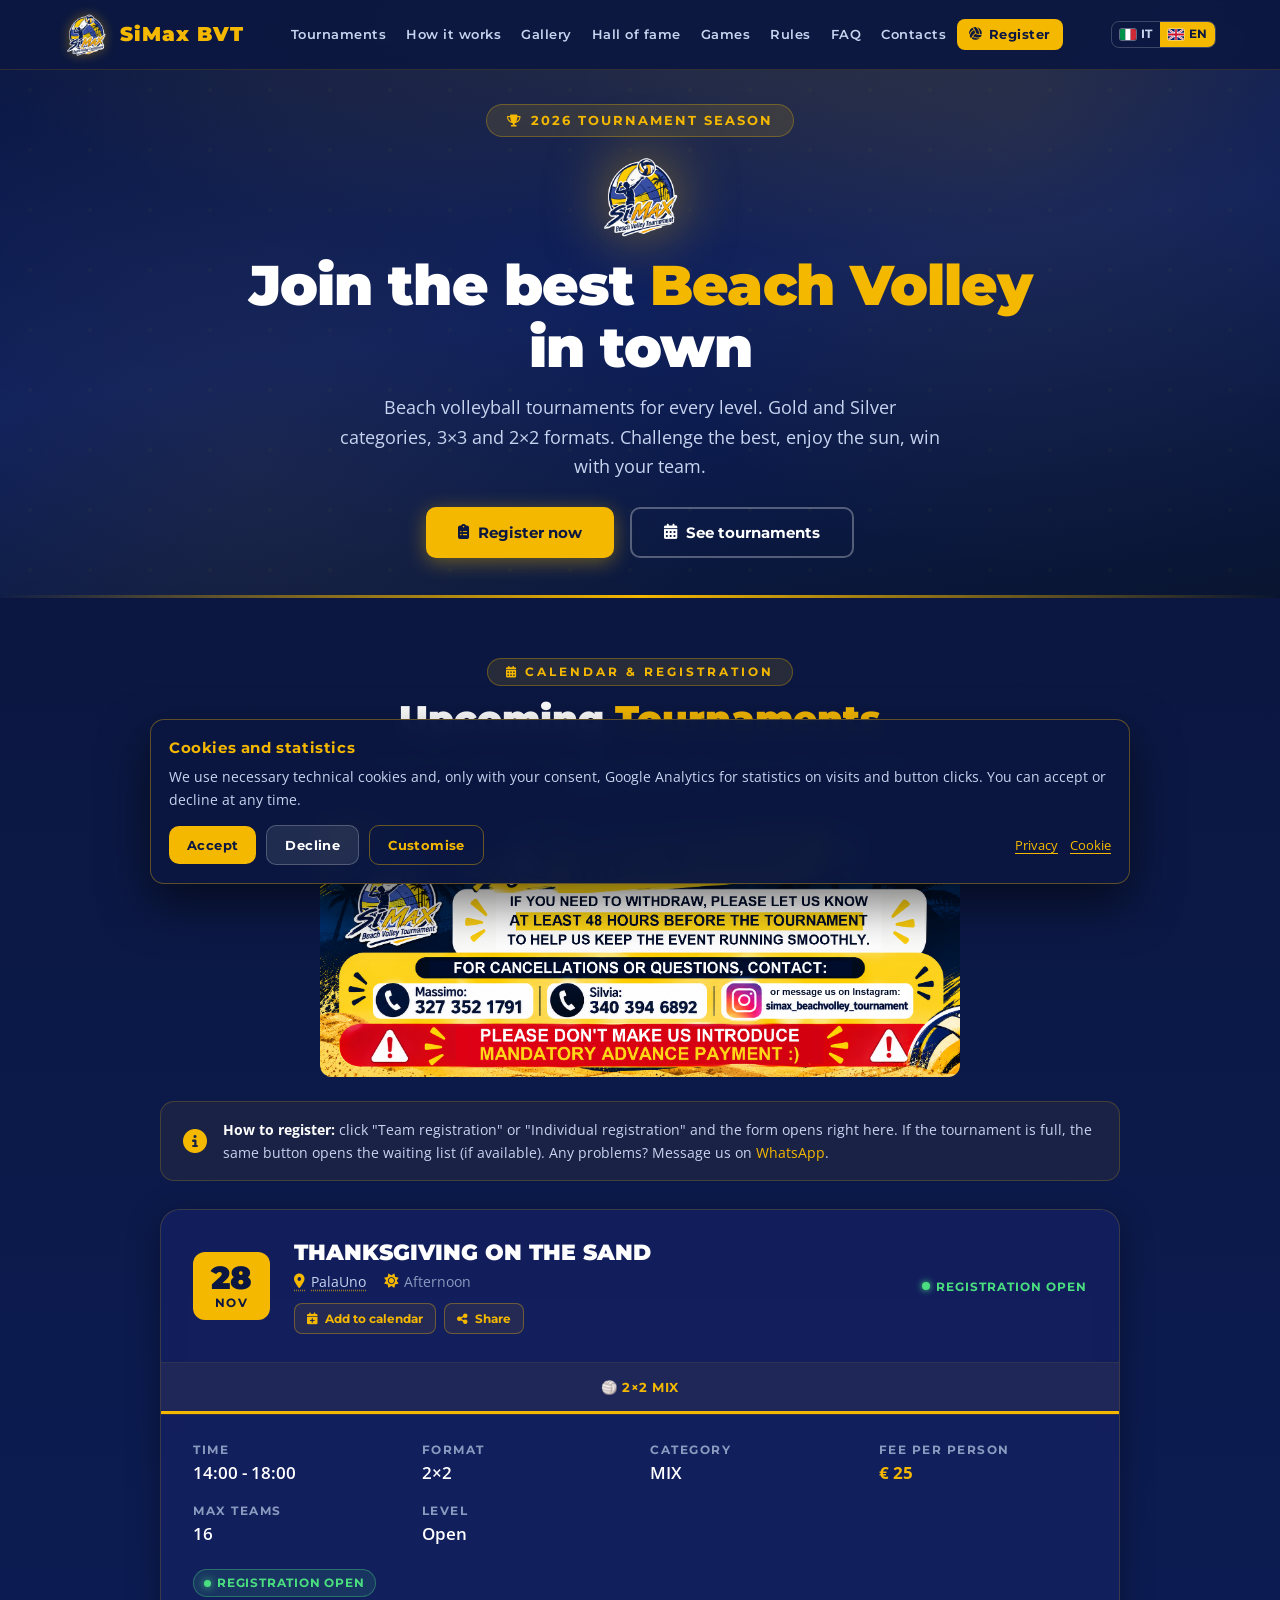
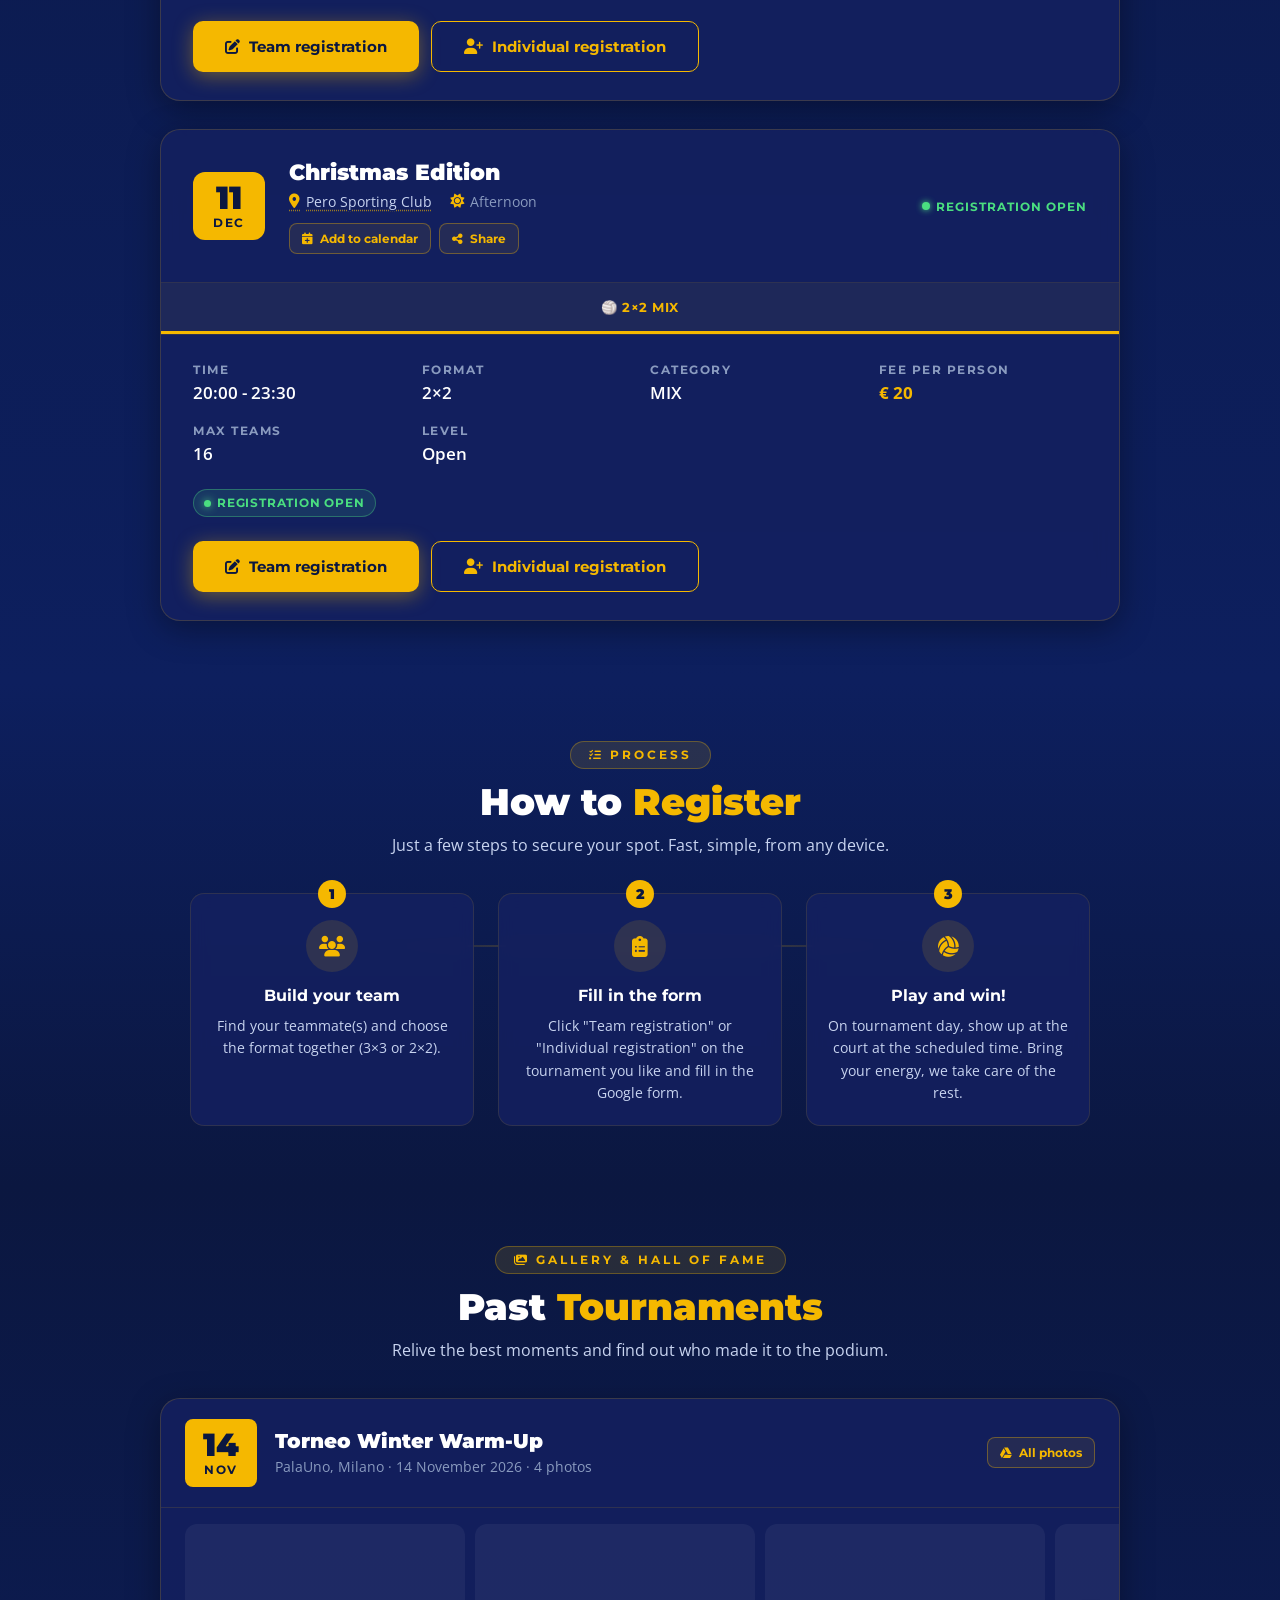
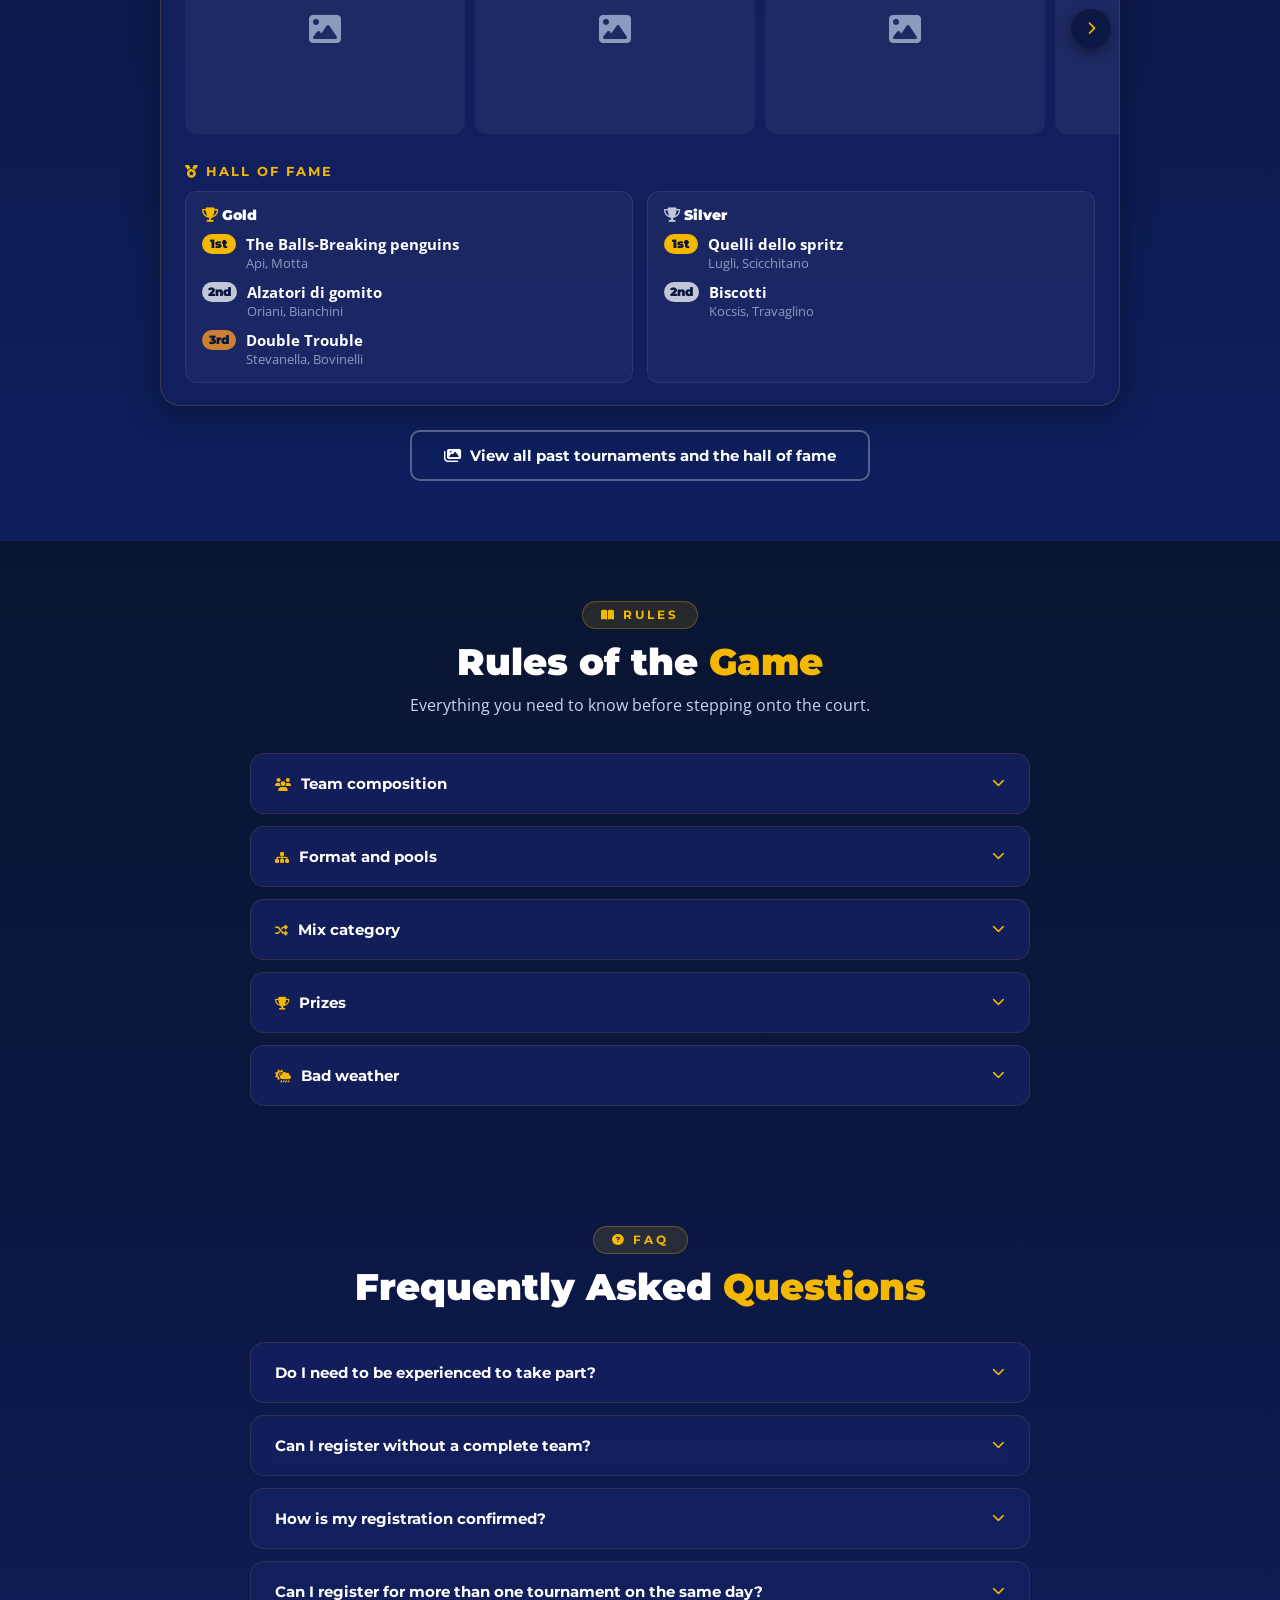
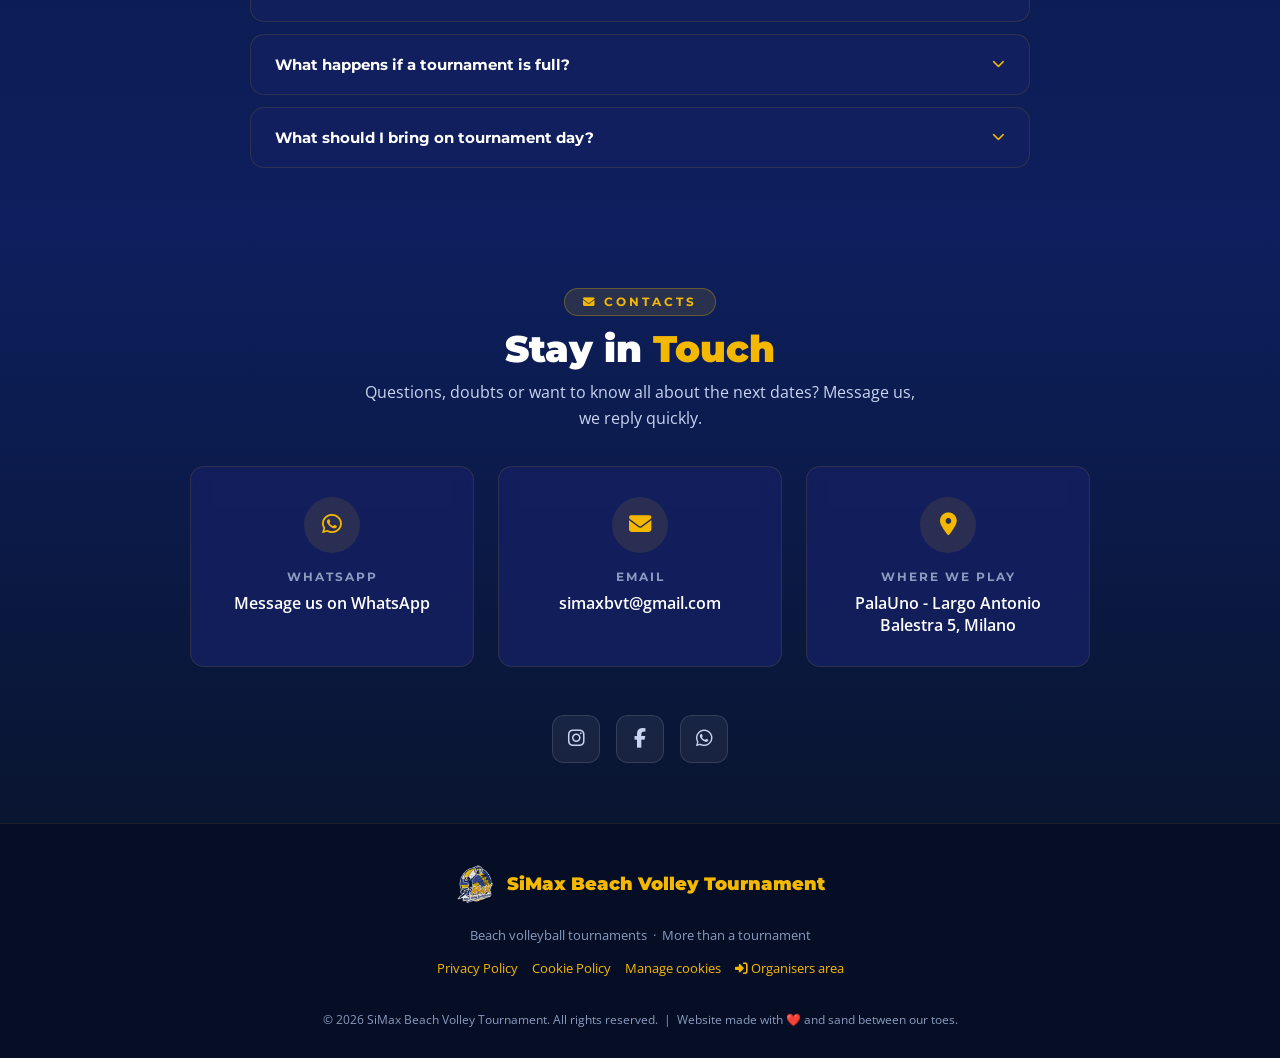
==== commit ad01f594: "Add tournament games, prize graphics and Google Sheets predictions Co-authored-by: Copilot <22355621" ====
--- a/index.html
+++ b/index.html
@@ -1862,6 +1862,7 @@
     <li><a href="#come-funziona" data-i18n="nav.how">Come Funziona</a></li>
     <li class="js-gallery-link" hidden><a href="#gallery">Gallery</a></li>
     <li><a href="gallery.html#hall-of-fame" class="js-standings-link" data-i18n="nav.standings">Albo d'oro</a></li>
+    <li><a href="games.html" data-i18n="nav.games">Giochi</a></li>
     <li><a href="#regolamento" data-i18n="nav.rules">Regolamento</a></li>
     <li><a href="#faq">FAQ</a></li>
     <li><a href="#contatti" data-i18n="nav.contacts">Contatti</a></li>
@@ -1888,6 +1889,7 @@
   <a href="#come-funziona" onclick="closeMobileNav()" data-i18n="nav.how">Come Funziona</a>
   <a href="#gallery" onclick="closeMobileNav()" class="js-gallery-link" hidden>Gallery</a>
   <a href="gallery.html#hall-of-fame" onclick="closeMobileNav()" class="js-standings-link" data-i18n="nav.standings">Albo d'oro</a>
+  <a href="games.html" onclick="closeMobileNav()" data-i18n="nav.games">Giochi</a>
   <a href="#regolamento" onclick="closeMobileNav()" data-i18n="nav.rules">Regolamento</a>
   <a href="#faq" onclick="closeMobileNav()">FAQ</a>
   <a href="#contatti" onclick="closeMobileNav()" data-i18n="nav.contacts">Contatti</a>
--- a/gallery.css
+++ b/gallery.css
@@ -195,52 +195,130 @@
     .gallery-card .event-date-badge .day { font: 900 2rem/1 'Montserrat', sans-serif; }
     .gallery-card .event-date-badge .month { font: 700 0.72rem 'Montserrat', sans-serif; text-transform: uppercase; margin-top: 2px; }
 
+    @media (prefers-reduced-motion: reduce) {
+      .carousel-slide img { transition: none; }
+    }
+
+    /* Standalone archive page */
     .archive-page {
-      --navy: #0b1740; --gold: #f5b800; --white: #fff;
-      --text-light: #d9e1f4; --text-muted: #adbbd8;
-      --card-bg: #152060; --shadow: 0 8px 32px rgba(0,0,0,0.2); --transition: 0.2s ease;
-      margin: 0; background: #0b1740; color: var(--white);
+      --navy: #0b1740;
+      --gold: #f5b800;
+      --white: #fff;
+      --text-light: #d9e1f4;
+      --text-muted: #adbbd8;
+      --card-bg: #152060;
+      --shadow: 0 12px 32px rgba(0, 0, 0, 0.22);
+      --transition: 0.2s ease;
+      margin: 0;
+      background: var(--navy);
+      color: var(--white);
       font: 1rem/1.6 'Open Sans', sans-serif;
     }
     .archive-page * { box-sizing: border-box; }
     .archive-page [hidden] { display: none !important; }
-    .archive-page h1, .archive-page h2, .archive-page h3, .archive-page h4, .archive-page h5 { font-family: 'Montserrat', sans-serif; line-height: 1.3; }
+    .archive-page h1, .archive-page h2, .archive-page h3, .archive-page h4, .archive-page h5 { font-family: 'Montserrat', sans-serif; line-height: 1.2; }
     .archive-page a { color: var(--gold); text-underline-offset: 3px; }
     .archive-page button, .archive-page input, .archive-page select { font: inherit; }
-    .archive-page :focus-visible { outline: 2px solid var(--gold); outline-offset: 3px; }
-    .archive-header { display: flex; align-items: center; justify-content: space-between; gap: 16px; max-width: 1040px; padding: 16px 24px; margin: auto; border-bottom: 1px solid rgba(255,255,255,0.15); }
-    .archive-brand { display: flex; align-items: center; gap: 12px; text-decoration: none; font-family: 'Montserrat', sans-serif; font-weight: 900; }
+    .archive-page :focus-visible { outline: 3px solid var(--gold); outline-offset: 3px; }
+
+    .archive-header {
+      display: flex; align-items: center; justify-content: space-between; gap: 16px;
+      max-width: none; padding: 14px max(24px, calc((100% - 1200px) / 2)); margin: 0;
+      border-bottom: 2px solid var(--gold); background: var(--navy);
+    }
+    .archive-brand { display: flex; align-items: center; gap: 12px; color: var(--gold) !important; text-decoration: none; font-family: 'Montserrat', sans-serif; font-weight: 900; }
     .archive-brand img { object-fit: contain; flex-shrink: 0; }
-    .archive-languages { display: flex; flex-shrink: 0; border: 1px solid rgba(255,255,255,0.3); border-radius: 8px; overflow: hidden; }
-    .archive-languages button { border: 0; color: var(--white); background: transparent; padding: 8px 10px; cursor: pointer; }
+    .archive-menu { display: flex; align-items: center; margin-left: auto; margin-right: 22px; }
+    .archive-menu a { display: inline-flex; align-items: center; gap: 8px; padding: 9px 12px; border-radius: 4px; color: #fff; font-size: 0.88rem; font-weight: 700; text-decoration: none; transition: background var(--transition), color var(--transition); }
+    .archive-menu a:hover { background: #152060; color: var(--gold); }
+    .archive-languages { display: flex; flex-shrink: 0; border: 1px solid rgba(245,184,0,.5); border-radius: 5px; overflow: hidden; }
+    .archive-languages button { display: inline-flex; align-items: center; justify-content: center; gap: 6px; min-width: 42px; min-height: 36px; border: 0; color: #fff; background: transparent; padding: 7px 10px; cursor: pointer; }
+    .archive-languages .lang-flag { display: block; width: 16px; height: 11px; border-radius: 2px; box-shadow: 0 0 0 1px rgba(255,255,255,.35); }
     .archive-languages button[aria-pressed="true"] { background: var(--gold); color: var(--navy); }
-    .archive-main { max-width: 1008px; margin: auto; padding: 28px 24px 48px; }
-    .archive-main h1 { font-size: 2rem; margin: 20px 0; overflow-wrap: anywhere; }
-    .archive-main h2 { font-size: 1.4rem; margin: 0 0 16px; }
-    .archive-back { font-size: 0.9rem; }
-    .archive-tabs { display: flex; flex-wrap: wrap; gap: 24px; padding: 12px 0; border-bottom: 1px solid rgba(255,255,255,0.15); }
-    .archive-tabs a { text-decoration: none; }
-    .archive-section { padding-top: 32px; scroll-margin-top: 16px; }
+    .archive-main { max-width: 1200px; margin: auto; padding: 30px 32px 72px; }
+    .archive-main h1 { max-width: 760px; font-size: 3.6rem; letter-spacing: 0; margin: 24px 0 22px; color: var(--white); overflow-wrap: anywhere; }
+    .archive-main h1::after { content: ''; display: block; width: 76px; height: 5px; margin-top: 16px; border-radius: 2px; background: var(--gold); }
+    .archive-main h2 { font-size: 1.7rem; margin: 0; }
+    .archive-tabs { display: flex; flex-wrap: wrap; gap: 8px; padding: 0 0 20px; border-bottom: 1px solid rgba(255,255,255,.15); }
+    .archive-tabs a { display: inline-flex; align-items: center; gap: 9px; padding: 10px 14px; border: 1px solid rgba(245,184,0,.35); border-radius: 5px; background: #152060; color: var(--white); font-size: 0.9rem; font-weight: 700; text-decoration: none; transition: background var(--transition), color var(--transition); }
+    .archive-tabs a:hover { background: var(--gold); color: var(--navy); }
+    .archive-tabs a i { color: var(--gold); }
+    .archive-tabs a:hover i { color: var(--navy); }
+    .archive-section { padding-top: 44px; scroll-margin-top: 20px; }
+    .archive-section > h2 { margin-bottom: 10px; }
     .archive-page #gallery { background: none; }
-    .archive-description { color: var(--text-light); font-size: 0.9rem; max-width: 760px; }
-    .archive-toolbar { display: flex; align-items: center; flex-wrap: wrap; gap: 12px; margin: 20px 0; }
-    .archive-toolbar label { font-size: 0.9rem; font-weight: 600; }
-    .archive-toolbar input, .archive-toolbar select { background: #152060; color: var(--white); border: 1px solid #6b7a9c; border-radius: 6px; padding: 8px 10px; max-width: 100%; }
-    #gallery-count { color: var(--text-light); font-size: 0.9rem; }
-    .standings-scroll { overflow: auto; max-height: 440px; border-block: 1px solid #6b7a9c; }
+    .archive-description { max-width: 760px; margin: 0; color: var(--text-light); font-size: 0.92rem; }
+    .archive-toolbar { display: flex; align-items: center; flex-wrap: wrap; gap: 12px; margin: 22px 0 16px; }
+    .archive-toolbar label { color: var(--text-light); font-size: 0.86rem; font-weight: 700; }
+    .archive-toolbar input, .archive-toolbar select { min-height: 42px; max-width: 100%; padding: 8px 12px; border: 1px solid #6b7a9c; border-radius: 5px; background: #152060; color: var(--white); }
+    .archive-toolbar input { width: min(100%, 300px); }
+    #gallery-count { color: var(--text-muted); font-size: 0.86rem; }
+
+    .standings-scroll { overflow-x: auto; border: 1px solid rgba(245,184,0,.3); border-radius: 6px; background: #152060; box-shadow: var(--shadow); }
+    .standings-pagination { display: flex; align-items: center; justify-content: center; flex-wrap: wrap; gap: 12px; margin-top: 16px; }
+    .standings-pagination[hidden] { display: none; }
+    .standings-pagination > span { min-width: 100px; color: var(--text-light); font-size: 0.88rem; font-variant-numeric: tabular-nums; text-align: center; }
+    .standings-pagination .event-action-btn:disabled { opacity: 0.45; cursor: not-allowed; }
     .standings-table { width: 100%; border-collapse: separate; border-spacing: 0; font-variant-numeric: tabular-nums; }
-    .standings-table th, .standings-table td { padding: 10px; text-align: center; border-bottom: 1px solid rgba(255,255,255,0.12); }
+    .standings-table th, .standings-table td { padding: 13px 16px; text-align: center; border-bottom: 1px solid rgba(255,255,255,.1); }
     .standings-table th:first-child { text-align: left; }
-    .standings-table tbody th { max-width: 280px; overflow-wrap: anywhere; font-weight: 600; }
-    .standings-table thead th { background: #152060; font-size: 0.85rem; }
-    .standings-gold { color: var(--gold); }
-    .archive-page .event-action-btn { display: inline-flex; align-items: center; justify-content: center; gap: 8px; padding: 8px 12px; border: 1px solid rgba(245,184,0,0.5); border-radius: 8px; color: var(--gold); background: transparent; font-size: 0.85rem; cursor: pointer; }
+    .standings-table tbody th { max-width: 360px; overflow-wrap: anywhere; color: var(--white); font-weight: 700; }
+    .standings-table tbody td { color: var(--text-light); }
+    .standings-table tbody tr:last-child th, .standings-table tbody tr:last-child td { border-bottom: 0; }
+    .standings-table tbody tr:hover { background: rgba(255,255,255,.05); }
+    .standings-table thead th { background: #0b1740; color: var(--text-light); font-size: 0.82rem; }
+    .standings-table thead tr:first-child th { padding-top: 14px; padding-bottom: 8px; border-bottom: 0; }
+    .standings-table thead tr:nth-child(2) th { padding-top: 6px; color: var(--text-muted); font-size: 0.76rem; }
+    .standings-table .standings-gold { color: var(--gold); }
+    .archive-page .event-action-btn { display: inline-flex; align-items: center; justify-content: center; gap: 8px; min-height: 40px; padding: 8px 13px; border: 1px solid rgba(245,184,0,.65); border-radius: 5px; color: var(--gold); background: rgba(245,184,0,.08); font-size: 0.85rem; font-weight: 700; text-decoration: none; cursor: pointer; transition: background var(--transition), color var(--transition); }
+    .archive-page .event-action-btn:hover { background: var(--gold); color: var(--navy); }
     .archive-page .podium-col ol { padding: 0; margin: 0; }
     .archive-page .podium-col h5 { margin-top: 0; }
-    .archive-page .podium-col li span:not(.medal) { line-height: 1.6; }
-    .archive-footer { display: flex; justify-content: center; flex-wrap: wrap; gap: 20px; padding: 24px; border-top: 1px solid rgba(255,255,255,0.15); }
+    .archive-page .podium-col li span:not(.medal) { line-height: 1.5; }
+    .archive-footer { padding: 40px 5% 28px; border-top: 1px solid rgba(245,184,0,.1); background: #060e25; text-align: center; }
+    .archive-footer-logo { display: flex; align-items: center; justify-content: center; gap: 12px; margin-bottom: 20px; }
+    .archive-footer-logo img { height: 40px; object-fit: contain; filter: brightness(.9); }
+    .archive-footer-logo span { color: var(--gold); font-family: 'Montserrat', sans-serif; font-size: 1.1rem; font-weight: 900; }
+    .archive-footer p { color: var(--text-muted); font-size: .82rem; line-height: 1.7; }
+    .archive-footer a { color: var(--gold); font-size: .82rem; }
+    .archive-footer-links { display: flex; justify-content: center; flex-wrap: wrap; gap: 14px; margin: 12px 0 20px; }
+    .archive-footer-copyright { margin: 0; font-size: .75rem !important; }
+
+    .archive-page .gallery-list { max-width: none; gap: 24px; }
+    .archive-page .gallery-card { border: 1px solid rgba(245,184,0,.25); border-radius: 6px; background: var(--card-bg); box-shadow: var(--shadow); }
+    .archive-page .gallery-card-header { gap: 18px; padding: 22px 24px; border-bottom: 1px solid rgba(245,184,0,.14); }
+    .archive-page .gallery-card-info h3 { margin: 0 0 5px; color: var(--white); font-size: 1.3rem; }
+    .archive-page .gallery-card-info p { margin: 0; color: var(--text-muted); }
+    .archive-page .gallery-card .event-date-badge { border-radius: 5px; background: var(--gold); color: var(--navy); }
+    .archive-page .gallery-card .event-date-badge .month { color: var(--navy); }
+    .archive-page .carousel { padding: 18px 0 8px; }
+    .archive-page .carousel-track { gap: 12px; padding: 0 24px 10px; scroll-padding: 0 24px; }
+    .archive-page .carousel-slide { width: 320px; height: 230px; border-radius: 4px; background: rgba(255,255,255,.08); }
+    .archive-page .carousel-slide img { transition: transform 0.5s cubic-bezier(.2,.7,.2,1); }
+    .archive-page .carousel-slide:hover img { transform: scale(1.035); }
+    .archive-page .carousel-nav { background: rgba(11,23,64,.92); color: var(--gold); box-shadow: 0 5px 16px rgba(0,0,0,.32); }
+    .archive-page .podium { padding: 12px 24px 24px; }
+    .archive-page .podium-title { margin: 8px 0 14px; color: var(--gold); font-size: 0.75rem; letter-spacing: 1.5px; }
+    .archive-page .podium-grid { gap: 12px; }
+    .archive-page .podium-col { border: 1px solid rgba(255,255,255,.1); border-radius: 5px; background: rgba(255,255,255,.04); }
+    .archive-page .podium-col h5 { color: var(--white); }
+    .archive-page .podium-gold h5 i { color: var(--gold); }
+    .archive-page .podium-silver h5 i { color: #c0c7d6; }
+    .archive-page .podium-col li strong { color: var(--white); }
+    .archive-page .podium-col li span:not(.medal) { color: var(--text-muted); }
+    .archive-page .medal { background: rgba(255,255,255,.12); color: var(--white); }
+    .archive-page .medal-1 { background: var(--gold); color: var(--navy); }
+    .archive-page .medal-2 { background: #c7d1d9; color: #263d52; }
+    .archive-page .medal-3 { background: #d79a72; color: #fff; }
+    .archive-page .gallery-archive-action { margin-top: 28px; }
+
+    .archive-page .lightbox { background: rgba(9, 24, 39, 0.96); }
+    .archive-page .lightbox-btn { background: rgba(255,255,255,.14); }
+    .archive-page .lightbox-btn:hover { background: rgba(255,255,255,.26); }
+    .archive-page .lightbox-btn:focus-visible { outline-color: var(--gold); }
 
     @media (max-width: 768px) {
+      .archive-header { flex-wrap: wrap; }
       .gallery-card-header { display: grid; grid-template-columns: auto minmax(0, 1fr); padding: 16px; gap: 14px; }
       .gallery-card-header > .event-action-btn { grid-column: 1 / -1; justify-self: start; }
       .carousel-track { padding: 0 16px; scroll-padding: 0 16px; }
@@ -249,16 +327,28 @@
       .podium { padding: 4px 16px 18px; }
       .lightbox { padding: 60px 8px; }
       .lightbox-prev, .lightbox-next { top: auto; bottom: 14px; transform: none; }
-      .archive-header { padding: 12px 16px; }
-      .archive-brand { font-size: 0.85rem; }
-      .archive-main { padding: 20px 16px 36px; }
-      .archive-main h1 { font-size: 1.6rem; }
-      .standings-table th, .standings-table td { padding: 8px 5px; font-size: 0.8rem; }
-      .standings-table tbody th { max-width: 115px; }
+      .archive-header { padding: 14px 18px; }
+      .archive-brand { flex: 1 1 100%; font-size: 0.82rem; }
+      .archive-menu { margin: 0 auto 0 0; }
+      .archive-menu a { padding-left: 0; }
+      .archive-main { padding: 24px 18px 48px; }
+      .archive-main h1 { font-size: 2.25rem; }
+      .archive-main h2 { font-size: 1.4rem; }
+      .archive-section { padding-top: 34px; }
+      .standings-table th, .standings-table td { padding: 10px 8px; font-size: 0.79rem; }
+      .standings-table tbody th { max-width: 145px; }
+      .archive-page .gallery-card-header { display: grid; grid-template-columns: auto minmax(0, 1fr); padding: 16px; gap: 13px; }
+      .archive-page .gallery-card-header > .event-action-btn { grid-column: 1 / -1; justify-self: start; }
+      .archive-page .carousel-track { padding-inline: 16px; scroll-padding-inline: 16px; }
+      .archive-page .carousel-slide { width: min(78vw, 360px); height: 58vw; max-height: 280px; }
+      .archive-page .carousel-nav { display: none; }
+      .archive-page .podium { padding: 10px 16px 18px; }
       .archive-page .podium-grid { grid-template-columns: minmax(0, 1fr); }
+      .lightbox { padding: 60px 8px; }
+      .lightbox-prev, .lightbox-next { top: auto; bottom: 14px; transform: none; }
     }
 
     @media (prefers-reduced-motion: reduce) {
-      .carousel-slide img { transition: none; }
-    }
-
+      .archive-page .carousel-slide img { transition: none; }
+    }
+
